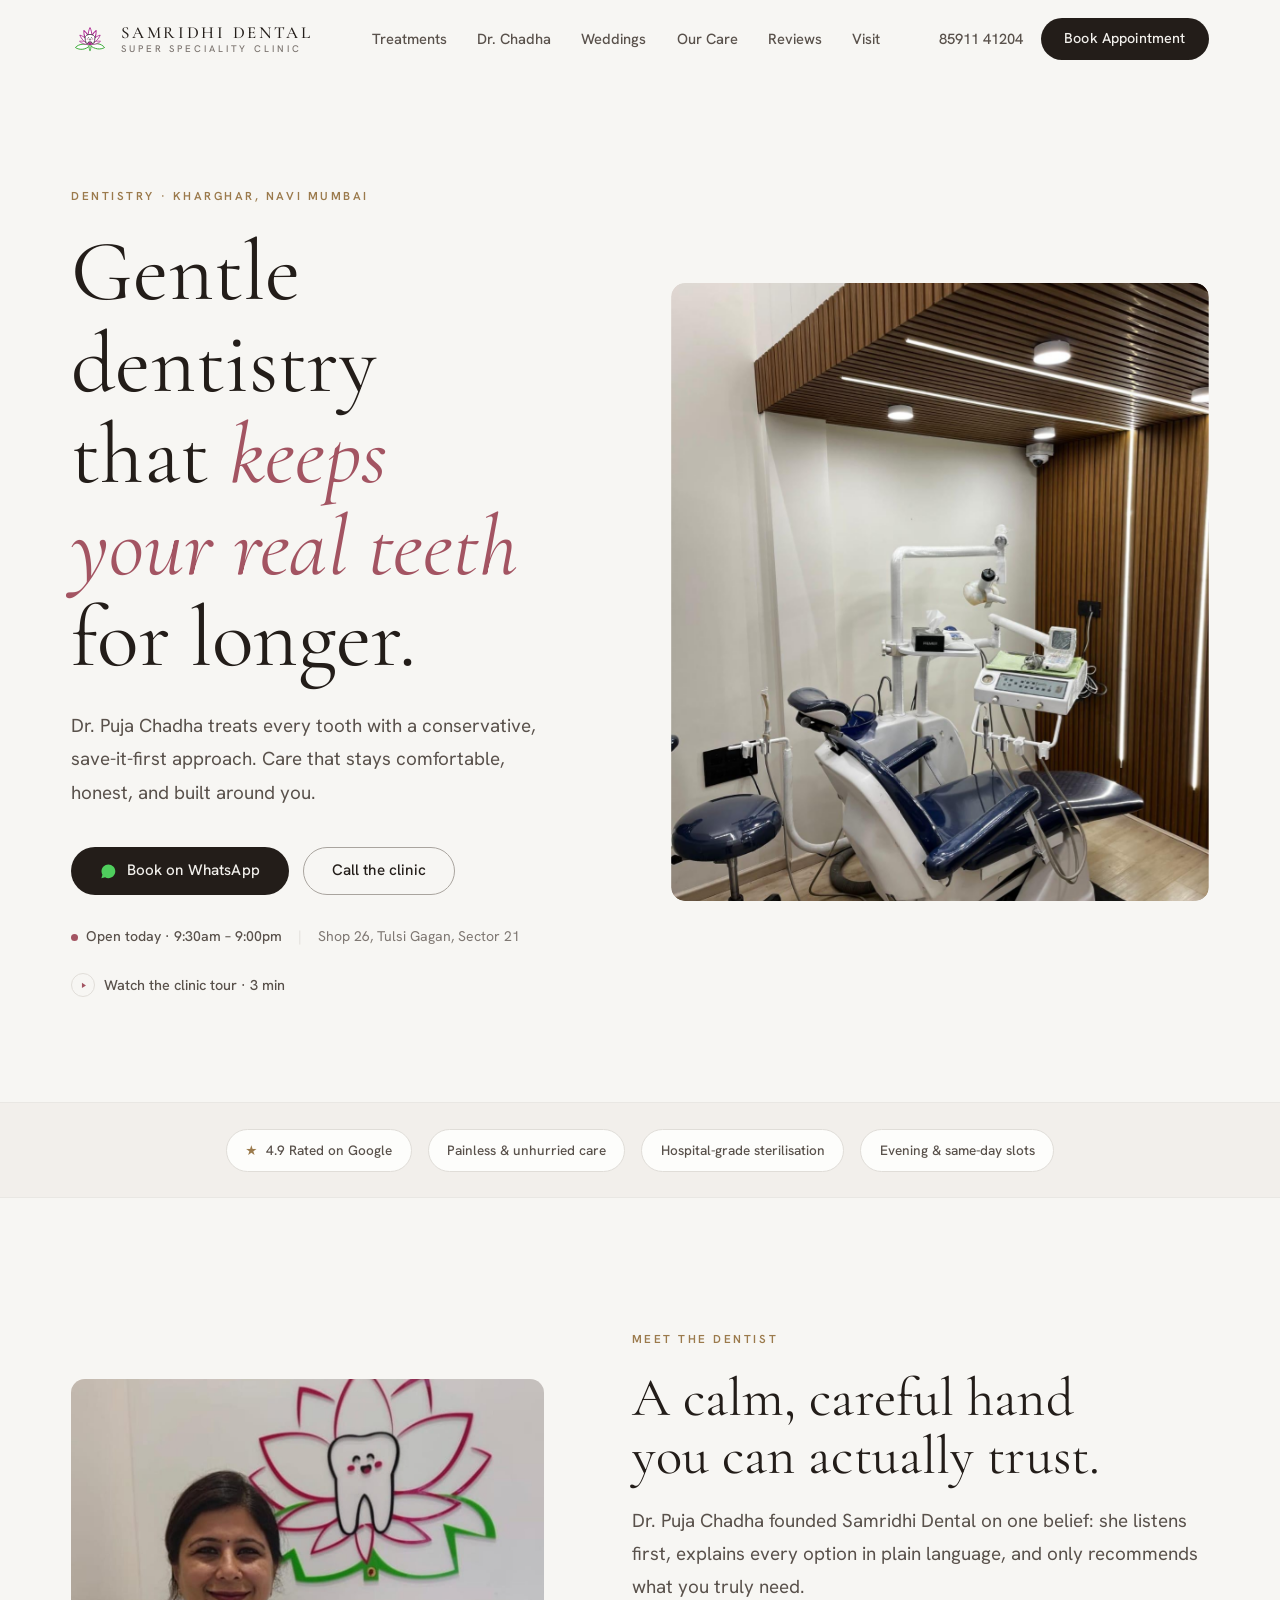
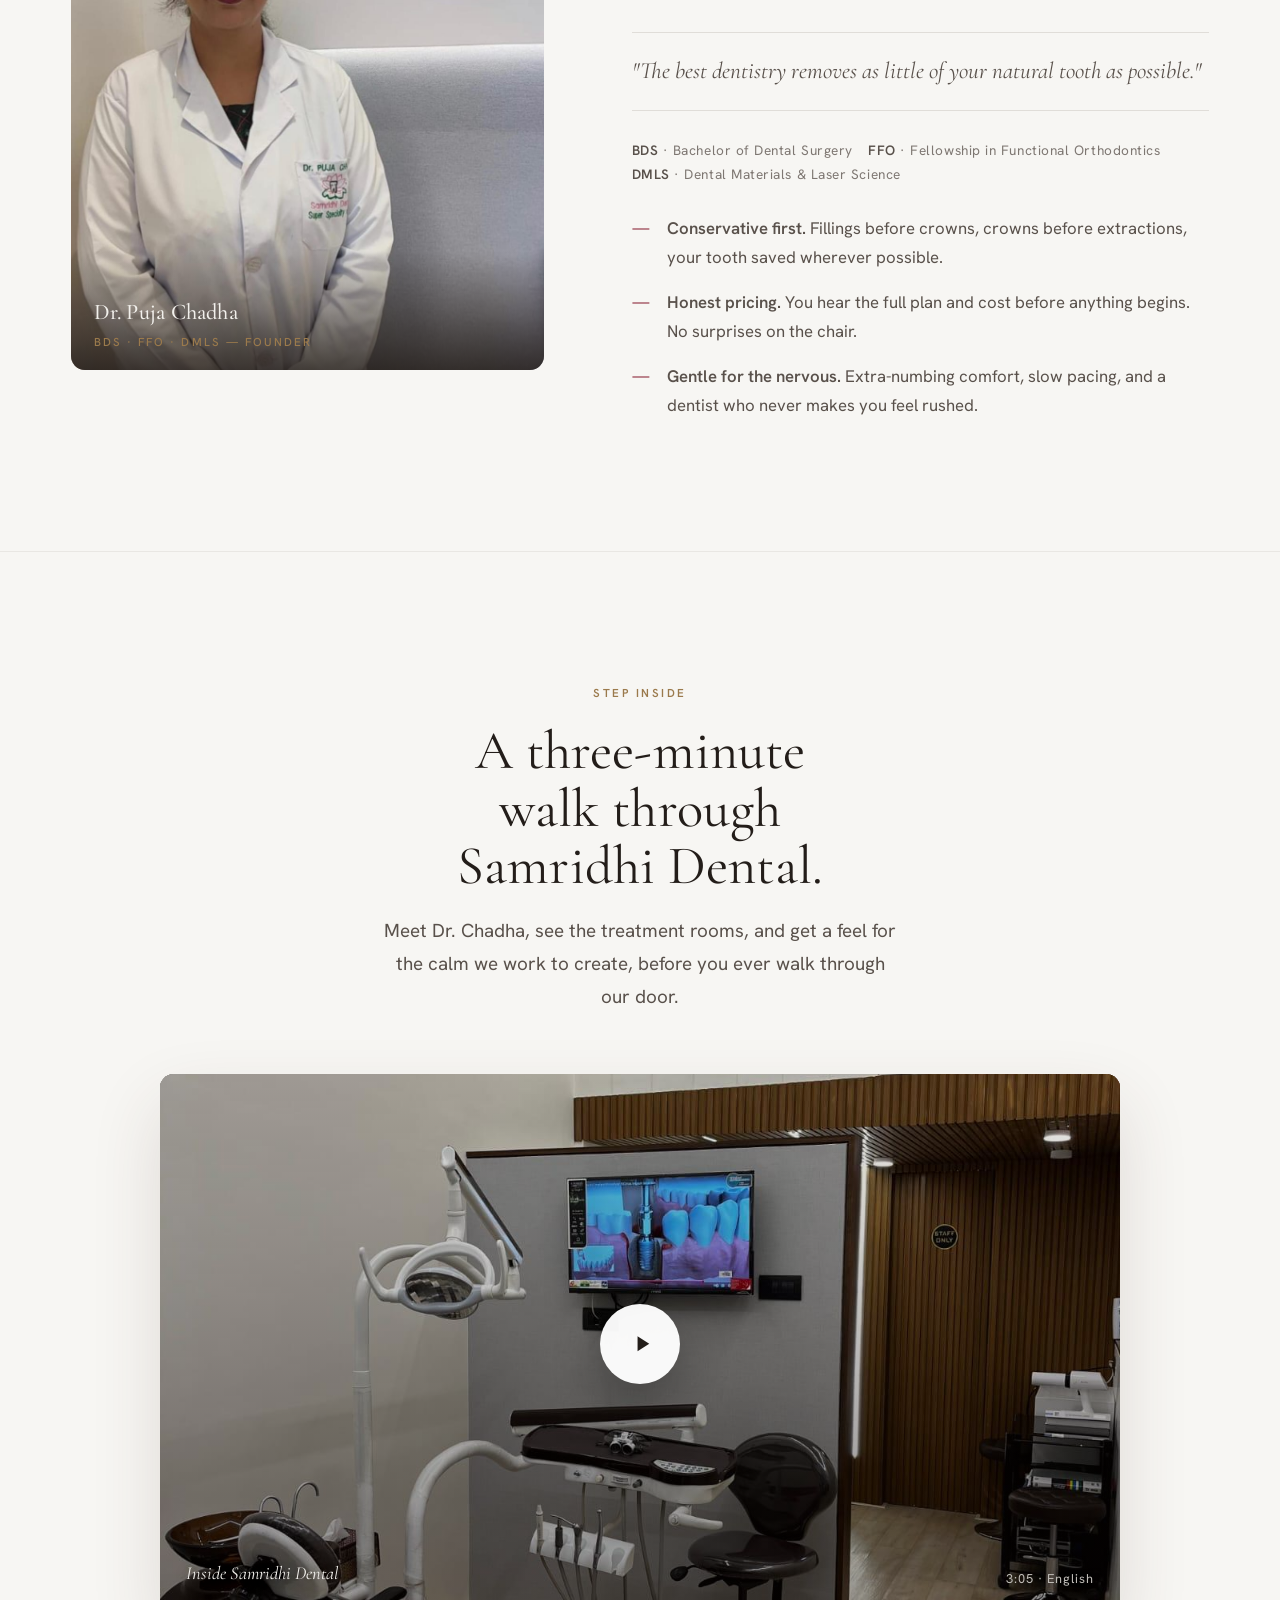
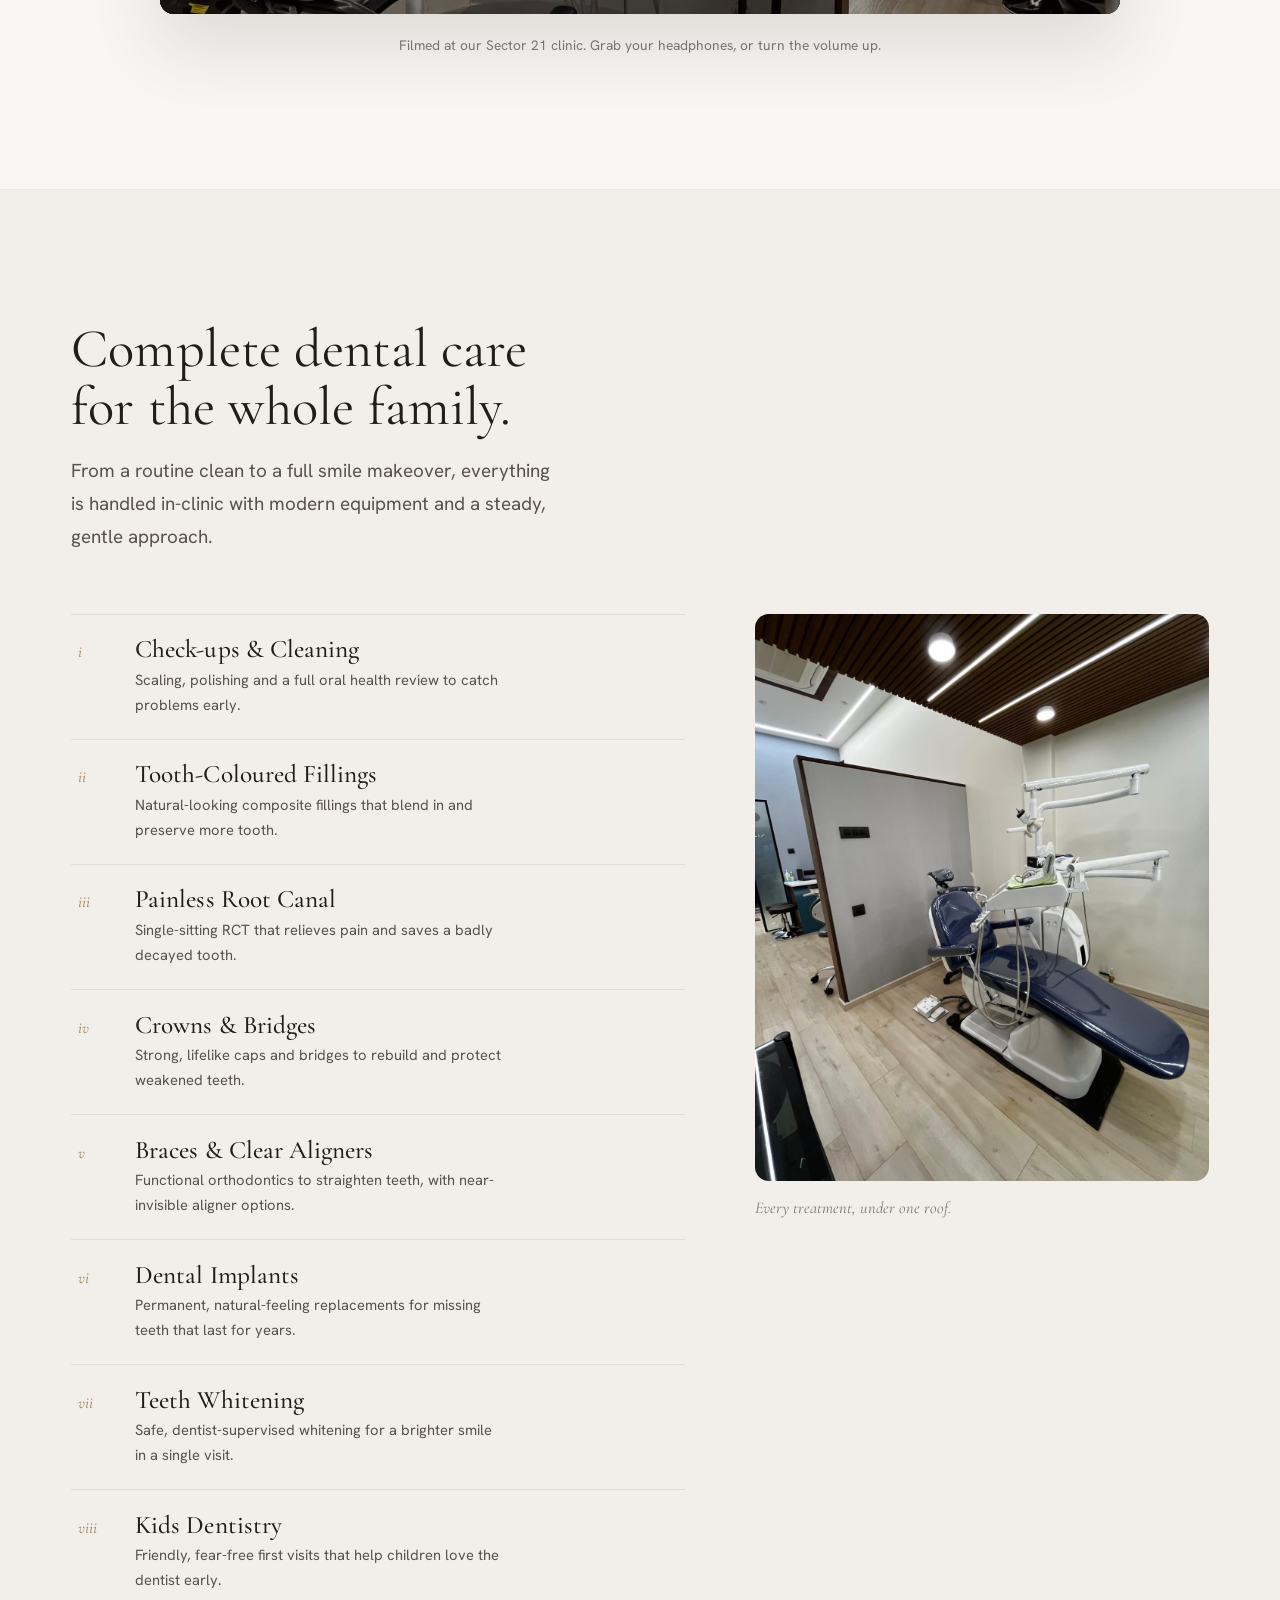
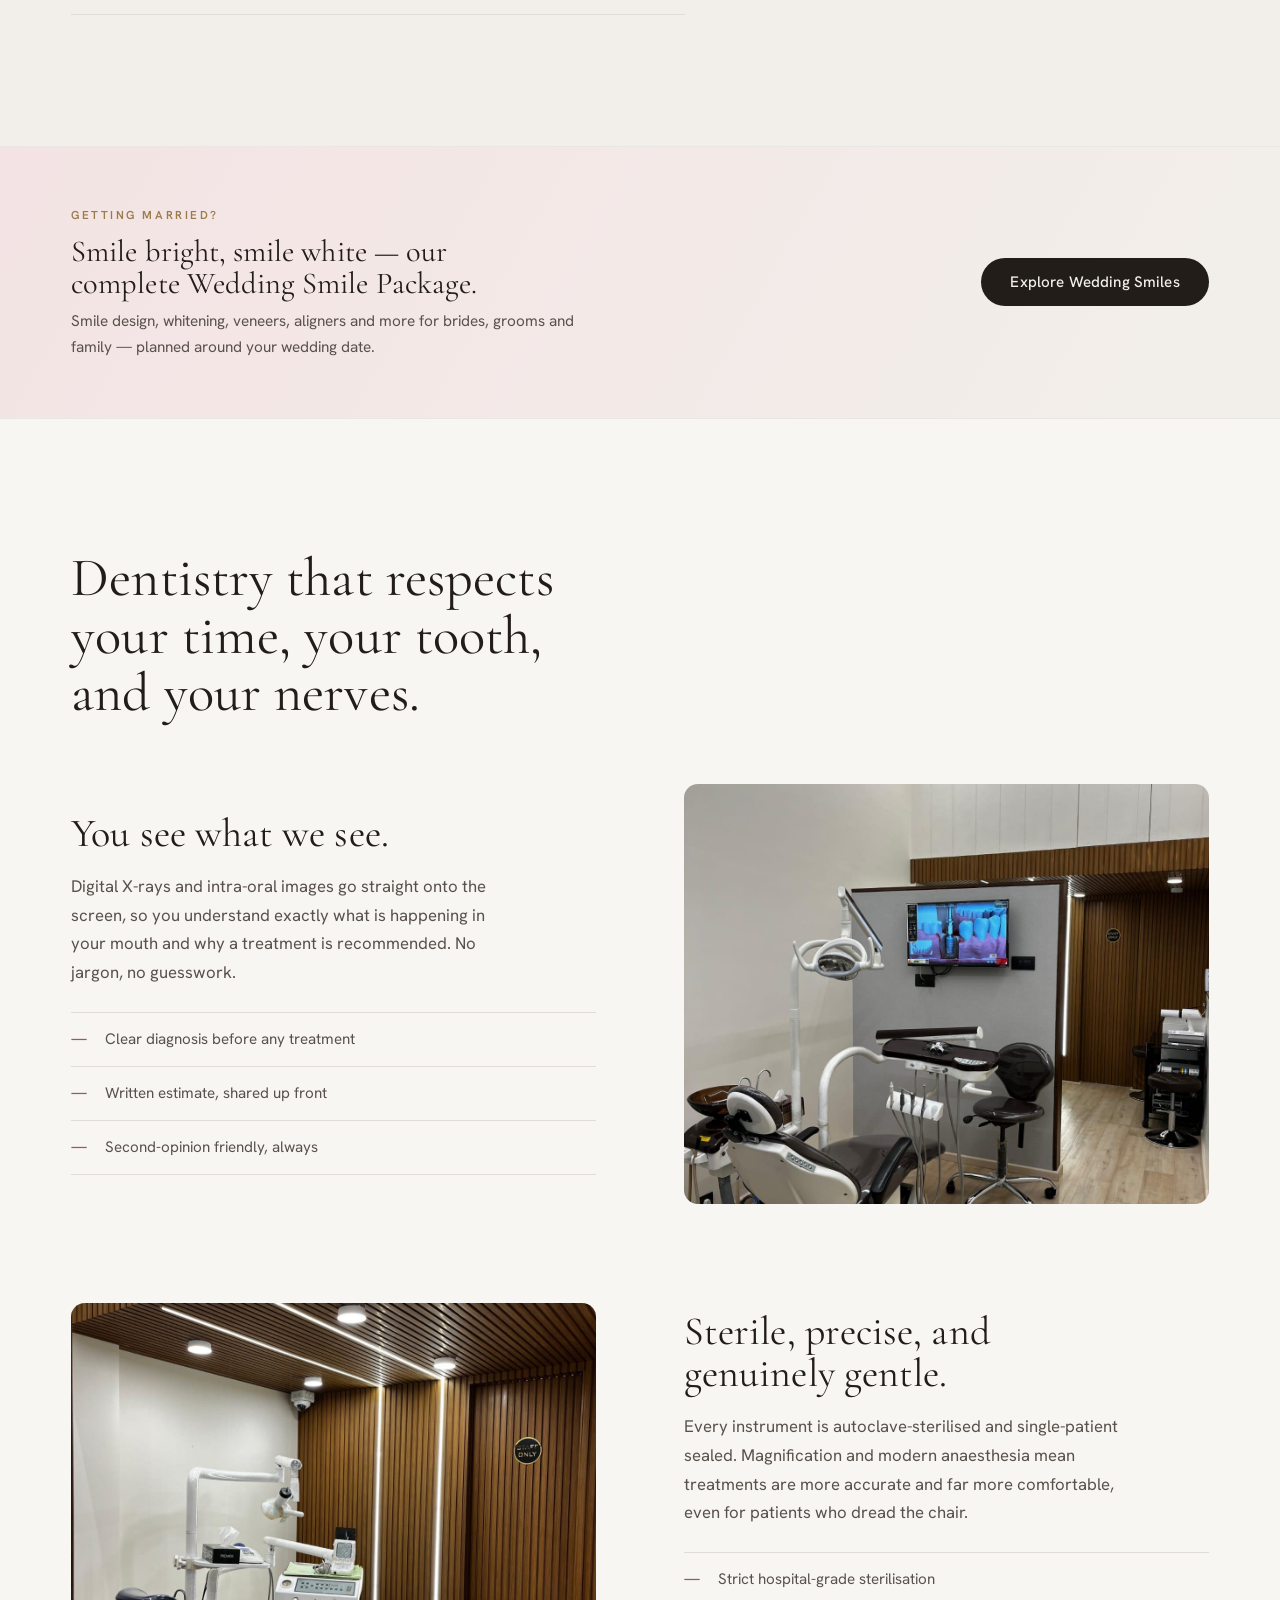
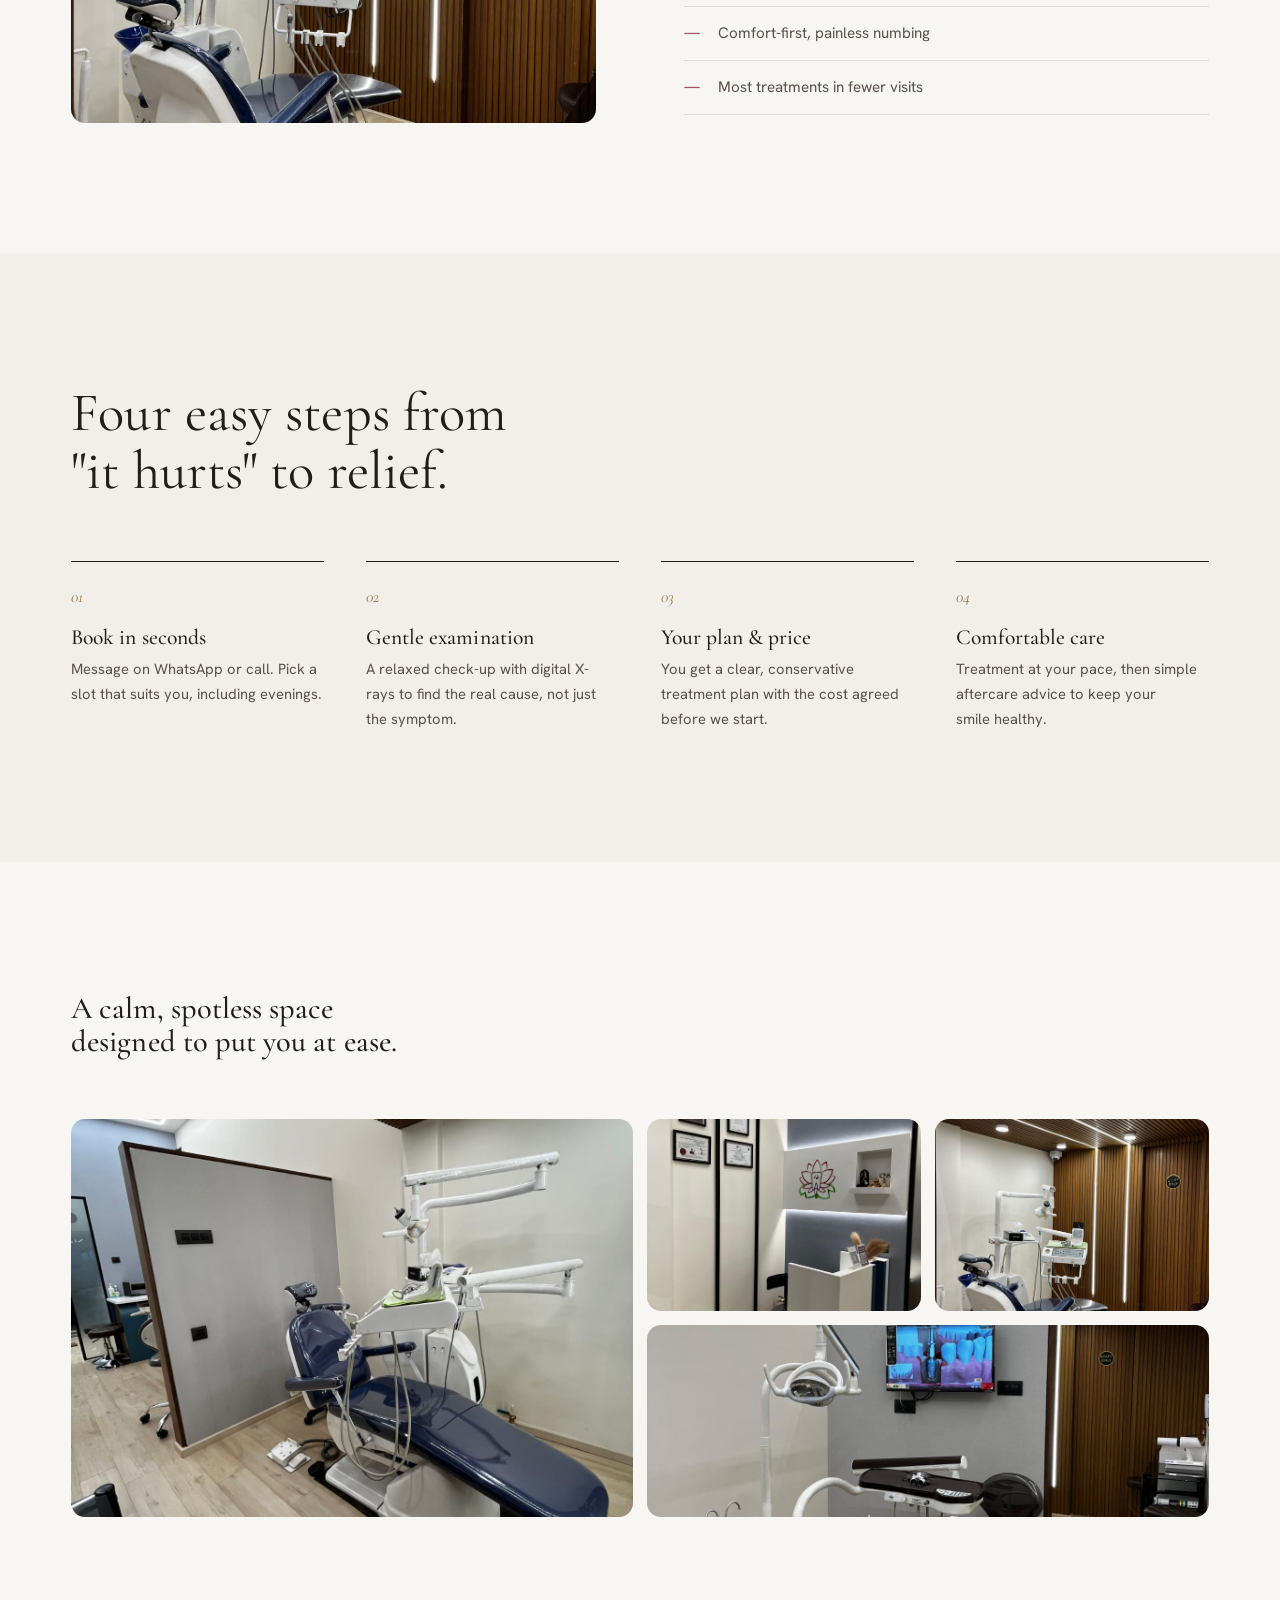
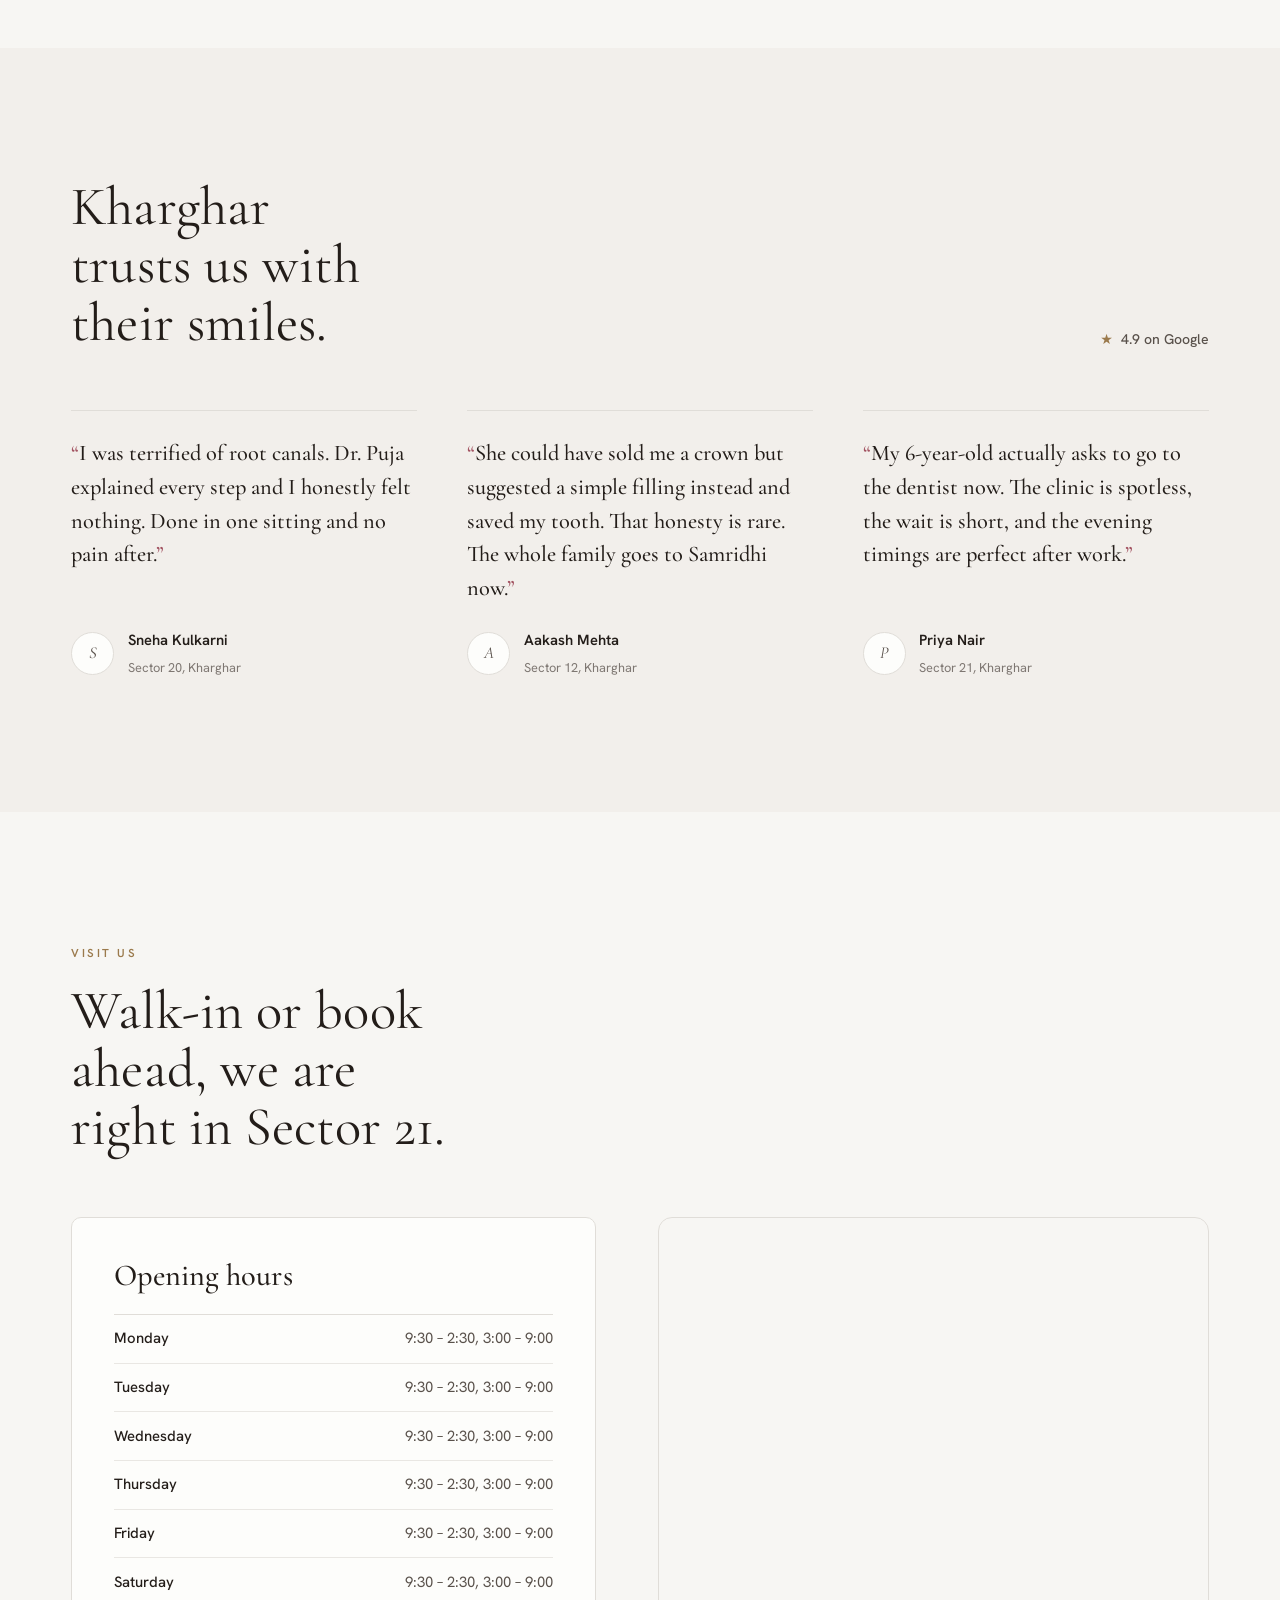
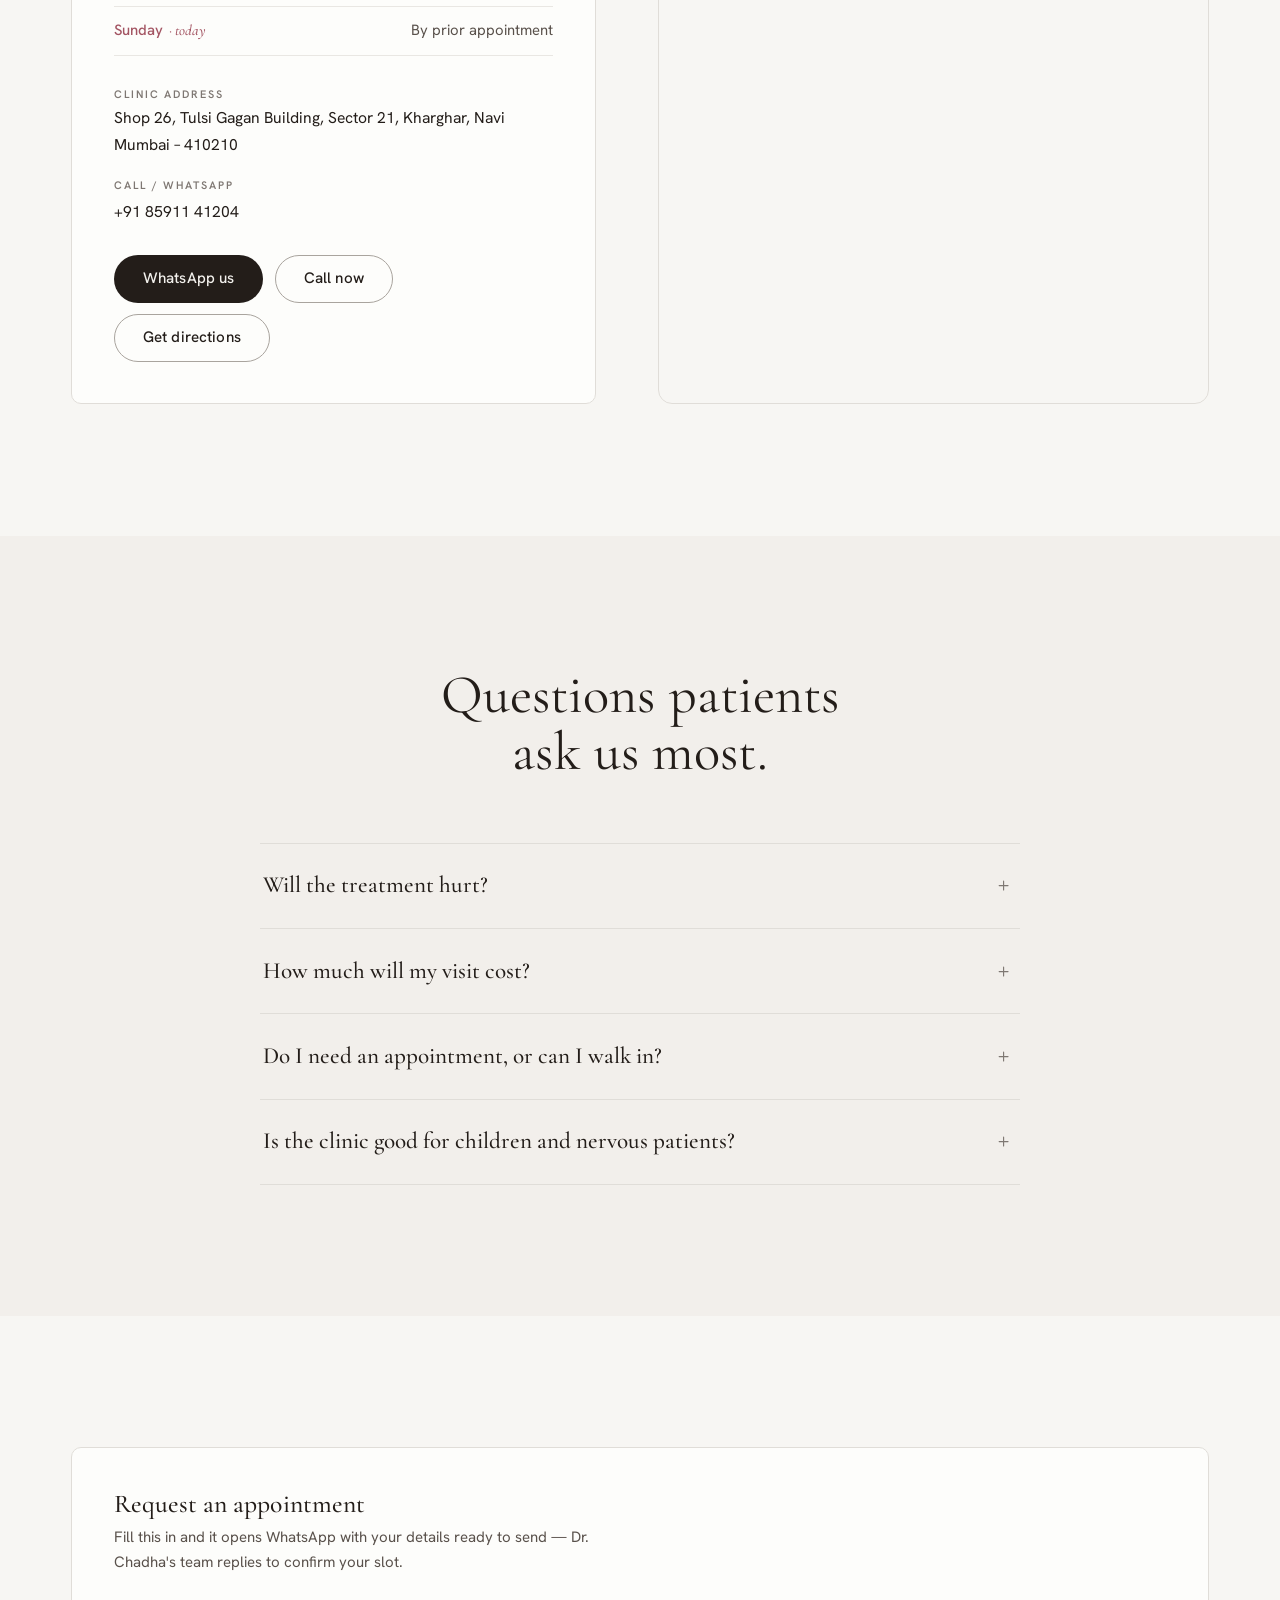
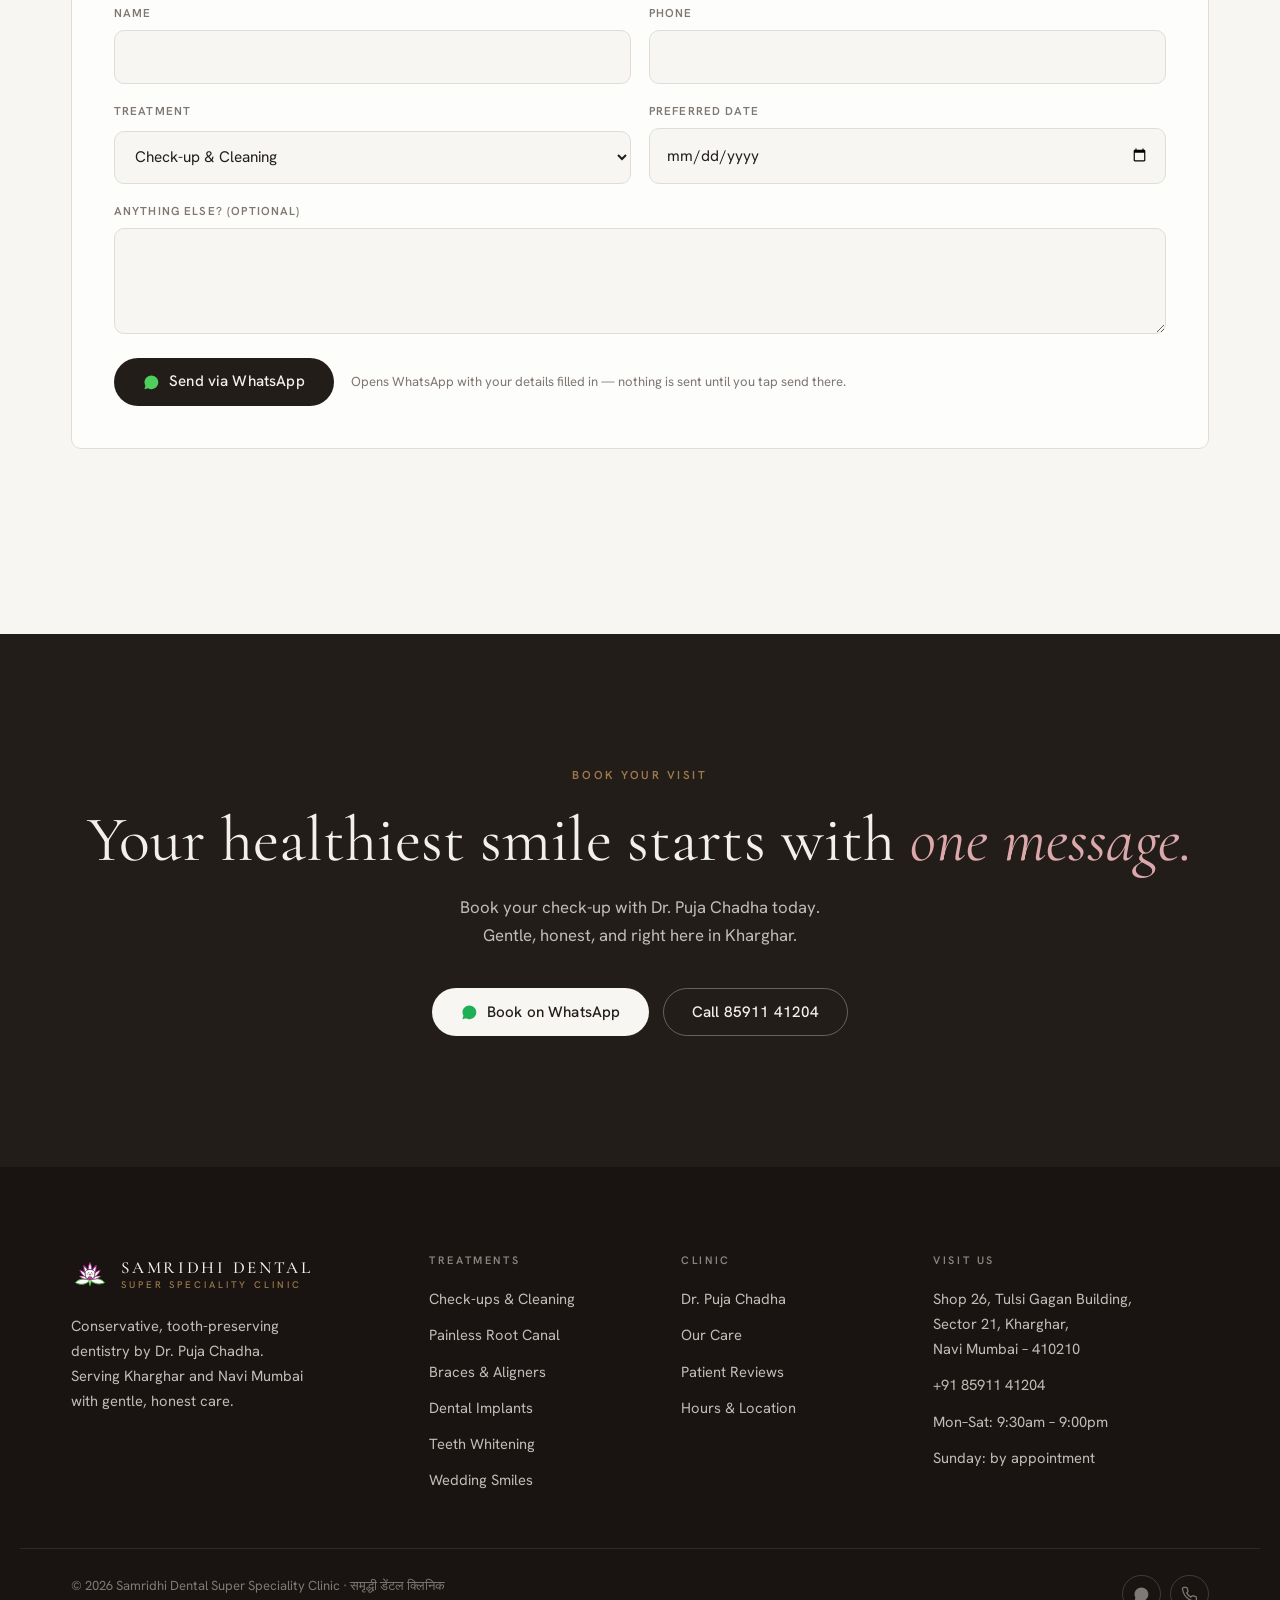
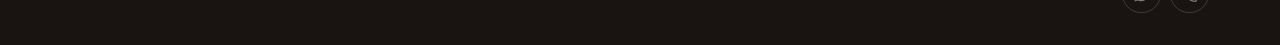
==== index.html @ b90da695 "Add Wedding Smile Package page, SEO/AI crawlability, and WhatsApp appointment form - New wedding.htm" ====
<!DOCTYPE html>
<html lang="en" class="no-js">
<head>
<meta charset="UTF-8" />
<meta name="viewport" content="width=device-width, initial-scale=1" />
<title>Samridhi Dental Super Speciality Clinic — Gentle Dentistry in Kharghar, Navi Mumbai</title>
<meta name="description" content="Conservative, painless dental care by Dr. Puja Chadha (BDS, FFO, DMLS) in Sector 21, Kharghar, Navi Mumbai. Check-ups, root canals, braces, implants & more. Book on WhatsApp or call 85911 41204." />
<meta name="theme-color" content="#f6f4f0" />
<meta name="robots" content="index, follow" />
<link rel="icon" href="assets/brand/logo.svg" type="image/svg+xml" />
<link rel="canonical" href="https://samridhidental.in/" />

<!-- Open Graph -->
<meta property="og:title" content="Samridhi Dental Super Speciality Clinic — Kharghar" />
<meta property="og:description" content="Gentle, tooth-preserving dentistry by Dr. Puja Chadha in Kharghar, Navi Mumbai." />
<meta property="og:type" content="website" />
<meta property="og:url" content="https://samridhidental.in/" />
<meta property="og:site_name" content="Samridhi Dental Super Speciality Clinic" />
<meta property="og:image" content="https://samridhidental.in/assets/img/clinic-operatory-1.jpg" />
<meta property="og:locale" content="en_IN" />
<meta name="twitter:card" content="summary_large_image" />
<meta name="twitter:title" content="Samridhi Dental Super Speciality Clinic — Kharghar" />
<meta name="twitter:description" content="Gentle, tooth-preserving dentistry by Dr. Puja Chadha in Kharghar, Navi Mumbai." />
<meta name="twitter:image" content="https://samridhidental.in/assets/img/clinic-operatory-1.jpg" />

<!-- Structured data: local business -->
<script type="application/ld+json">
{
  "@context": "https://schema.org",
  "@type": "Dentist",
  "name": "Samridhi Dental Super Speciality Clinic",
  "image": "https://samridhidental.in/assets/img/clinic-operatory-1.jpg",
  "url": "https://samridhidental.in/",
  "telephone": "+91-85911-41204",
  "priceRange": "₹₹",
  "address": {
    "@type": "PostalAddress",
    "streetAddress": "Shop 26, Tulsi Gagan Building, Sector 21",
    "addressLocality": "Kharghar, Navi Mumbai",
    "addressRegion": "MH",
    "postalCode": "410210",
    "addressCountry": "IN"
  },
  "openingHoursSpecification": [
    {
      "@type": "OpeningHoursSpecification",
      "dayOfWeek": ["Monday", "Tuesday", "Wednesday", "Thursday", "Friday", "Saturday"],
      "opens": "09:30",
      "closes": "21:00"
    }
  ],
  "founder": {
    "@type": "Person",
    "name": "Dr. Puja Chadha",
    "jobTitle": "Dentist",
    "description": "BDS, FFO, DMLS"
  },
  "sameAs": [
    "https://www.google.com/maps/search/?api=1&query=Samridhi+Dental+Super+Speciality+Clinic+Tulsi+Gagan+Building+Sector+21+Kharghar+Navi+Mumbai"
  ]
}
</script>

<!-- Structured data: FAQ -->
<script type="application/ld+json">
{
  "@context": "https://schema.org",
  "@type": "FAQPage",
  "mainEntity": [
    {
      "@type": "Question",
      "name": "Will the treatment hurt?",
      "acceptedAnswer": {
        "@type": "Answer",
        "text": "For the vast majority of treatments, no. We use effective local anaesthesia and a slow, gentle technique, and most patients are surprised by how comfortable even root canals feel. If you are anxious, tell us, and we will go entirely at your pace."
      }
    },
    {
      "@type": "Question",
      "name": "How much will my visit cost?",
      "acceptedAnswer": {
        "@type": "Answer",
        "text": "You will always know the cost before any treatment begins. After your examination, Dr. Chadha shares a clear, conservative plan and a written estimate, so there are no surprises on the chair. EMI options are available for larger treatments."
      }
    },
    {
      "@type": "Question",
      "name": "Do I need an appointment, or can I walk in?",
      "acceptedAnswer": {
        "@type": "Answer",
        "text": "Both work. Walk-ins are welcome during clinic hours, but a quick WhatsApp message or call to book a slot means little to no waiting. For dental emergencies and pain, call us and we will fit you in as soon as possible."
      }
    },
    {
      "@type": "Question",
      "name": "Is the clinic good for children and nervous patients?",
      "acceptedAnswer": {
        "@type": "Answer",
        "text": "Very much so. We make first visits friendly and fear-free for kids, and adults who dread the dentist tell us this is the first clinic where they finally felt relaxed. Unhurried, gentle care is the whole point of how we work."
      }
    }
  ]
}
</script>

<script>document.documentElement.className = "js";</script>
<link rel="preconnect" href="https://fonts.googleapis.com" />
<link rel="preconnect" href="https://fonts.gstatic.com" crossorigin />
<link href="https://fonts.googleapis.com/css2?family=Cormorant+Garamond:ital,wght@0,400;0,500;0,600;1,400;1,500&family=Hanken+Grotesk:wght@400;500;600&display=swap" rel="stylesheet" />
<link rel="stylesheet" href="styles.css" />
</head>
<body>
<a href="#main" class="btn btn--dark" style="position:absolute;left:-999px;top:0;z-index:500" onfocus="this.style.left='1rem';this.style.top='1rem'" onblur="this.style.left='-999px'">Skip to content</a>

<!-- ===================== HEADER ===================== -->
<header class="header" id="top">
  <div class="wrap header__inner">
    <a href="#top" class="brand" aria-label="Samridhi Dental Super Speciality Clinic — home">
      <img src="assets/brand/logo.svg" alt="" class="brand__mark" width="38" height="38" />
      <span class="brand__text">
        <span class="brand__name">Samridhi Dental</span>
        <span class="brand__sub">Super Speciality Clinic</span>
      </span>
    </a>

    <nav class="nav" aria-label="Primary">
      <a href="#treatments">Treatments</a>
      <a href="#about">Dr. Chadha</a>
      <a href="wedding.html">Weddings</a>
      <a href="#approach">Our Care</a>
      <a href="#reviews">Reviews</a>
      <a href="#visit">Visit</a>
    </nav>

    <div class="header__cta">
      <a href="tel:+918591141204" class="header__call">85911 41204</a>
      <a href="https://wa.me/918591141204?text=Hi%2C%20I%27d%20like%20to%20book%20a%20dental%20appointment%20at%20Samridhi%20Dental%20Clinic." class="btn btn--dark" target="_blank" rel="noopener">Book Appointment</a>
    </div>

    <button class="nav-toggle" aria-expanded="false" aria-controls="drawer" aria-label="Open menu">
      <svg class="menu" viewBox="0 0 24 24" fill="none" stroke="currentColor" stroke-width="1.6" stroke-linecap="round" aria-hidden="true"><path d="M3 7h18M3 12h18M3 17h18"/></svg>
      <svg class="x" viewBox="0 0 24 24" fill="none" stroke="currentColor" stroke-width="1.6" stroke-linecap="round" aria-hidden="true"><path d="M18 6 6 18M6 6l12 12"/></svg>
    </button>
  </div>
</header>

<!-- mobile drawer -->
<div class="drawer" id="drawer">
  <a href="#treatments">Treatments</a>
  <a href="#about">Dr. Puja Chadha</a>
  <a href="wedding.html">Wedding Smiles</a>
  <a href="#approach">Our Care</a>
  <a href="#reviews">Reviews</a>
  <a href="#visit">Visit Us</a>
  <a href="https://wa.me/918591141204?text=Hi%2C%20I%27d%20like%20to%20book%20a%20dental%20appointment." class="btn btn--dark" target="_blank" rel="noopener">Book on WhatsApp</a>
</div>

<main id="main">

<!-- ===================== HERO ===================== -->
<section class="hero">
  <div class="wrap hero__grid">
    <div class="hero__copy">
      <span class="kicker" data-enter="1">Dentistry · Kharghar, Navi Mumbai</span>
      <h1 class="h-display" data-enter="2">Gentle dentistry that <em>keeps your real teeth</em> for longer.</h1>
      <p class="lede hero__lede" data-enter="3">Dr. Puja Chadha treats every tooth with a conservative, save-it-first approach. Care that stays comfortable, honest, and built around you.</p>
      <div class="hero__actions" data-enter="4">
        <a href="https://wa.me/918591141204?text=Hi%2C%20I%27d%20like%20to%20book%20a%20dental%20appointment%20at%20Samridhi%20Dental%20Clinic." class="btn btn--dark" target="_blank" rel="noopener">
          <svg class="wa-glyph" viewBox="0 0 24 24" fill="currentColor" aria-hidden="true"><path d="M17.47 14.38c-.3-.15-1.74-.86-2-.95-.27-.1-.46-.15-.66.15-.2.3-.76.95-.93 1.14-.17.2-.34.22-.63.07-.3-.15-1.25-.46-2.38-1.47-.88-.78-1.47-1.75-1.64-2.05-.17-.3-.02-.46.13-.6.13-.13.3-.34.44-.51.15-.17.2-.3.3-.49.1-.2.05-.37-.02-.52-.08-.15-.66-1.59-.9-2.18-.24-.57-.48-.49-.66-.5l-.56-.01c-.2 0-.52.07-.79.37-.27.3-1.04 1.02-1.04 2.48 0 1.46 1.06 2.87 1.21 3.07.15.2 2.1 3.2 5.08 4.49.71.3 1.26.49 1.69.62.71.23 1.36.2 1.87.12.57-.08 1.74-.71 1.99-1.4.24-.69.24-1.28.17-1.4-.07-.13-.27-.2-.56-.35zM12.04 2C6.58 2 2.13 6.45 2.13 11.91c0 1.75.46 3.45 1.32 4.95L2 22l5.25-1.38a9.9 9.9 0 0 0 4.79 1.22h.01c5.46 0 9.91-4.45 9.91-9.91 0-2.65-1.03-5.14-2.9-7.01A9.86 9.86 0 0 0 12.04 2z"/></svg>
          Book on WhatsApp
        </a>
        <a href="tel:+918591141204" class="btn btn--outline">Call the clinic</a>
      </div>
      <p class="hero__meta" data-enter="5">
        <span class="live">Open today · 9:30am – 9:00pm</span>
        <span class="sep" aria-hidden="true">|</span>
        <span>Shop 26, Tulsi Gagan, Sector 21</span>
      </p>
      <a href="#tour" class="hero__tour" data-enter="5">
        <span class="glyph" aria-hidden="true"><svg viewBox="0 0 24 24" fill="currentColor"><path d="M8 5v14l11-7z"/></svg></span>
        Watch the clinic tour · 3 min
      </a>
    </div>

    <div class="hero__media" data-enter>
      <img src="assets/img/clinic-operatory-1.jpg" alt="Samridhi Dental's treatment room with a comfortable chair, modern equipment and warm wood interior" width="900" height="1200" id="heroImg" />
    </div>
  </div>
</section>

<!-- ===================== TRUST BADGES ===================== -->
<div class="badges">
  <div class="wrap badges__row">
    <span class="badge"><span class="star" aria-hidden="true">★</span> 4.9 Rated on Google</span>
    <span class="badge">Painless &amp; unhurried care</span>
    <span class="badge">Hospital-grade sterilisation</span>
    <span class="badge">Evening &amp; same-day slots</span>
  </div>
</div>

<!-- ===================== ABOUT DOCTOR ===================== -->
<section class="section" id="about">
  <div class="wrap about__grid">
    <div class="about__media" data-reveal>
      <figure class="about__portrait">
        <img src="assets/img/dr-puja.jpg" alt="Dr. Puja Chadha, founder of Samridhi Dental Super Speciality Clinic, at her Kharghar clinic" width="900" height="1125" />
        <figcaption class="about__namecard">
          <strong>Dr. Puja Chadha</strong>
          <span>BDS · FFO · DMLS — Founder</span>
        </figcaption>
      </figure>
    </div>

    <div class="about__copy" data-reveal data-reveal="2">
      <span class="kicker">Meet the dentist</span>
      <h2 class="h-section">A calm, careful hand you can actually trust.</h2>
      <p class="lede">Dr. Puja Chadha founded Samridhi Dental on one belief: she listens first, explains every option in plain language, and only recommends what you truly need.</p>
      <blockquote class="about__quote">"The best dentistry removes as little of your natural tooth as possible."</blockquote>
      <p class="about__creds"><b>BDS</b> · Bachelor of Dental Surgery&ensp;&ensp;<b>FFO</b> · Fellowship in Functional Orthodontics&ensp;&ensp;<b>DMLS</b> · Dental Materials &amp; Laser Science</p>
      <ul class="about__points">
        <li><span class="dash" aria-hidden="true">—</span><span><b>Conservative first.</b> Fillings before crowns, crowns before extractions, your tooth saved wherever possible.</span></li>
        <li><span class="dash" aria-hidden="true">—</span><span><b>Honest pricing.</b> You hear the full plan and cost before anything begins. No surprises on the chair.</span></li>
        <li><span class="dash" aria-hidden="true">—</span><span><b>Gentle for the nervous.</b> Extra-numbing comfort, slow pacing, and a dentist who never makes you feel rushed.</span></li>
      </ul>
    </div>
  </div>
</section>

<!-- ===================== TOUR ===================== -->
<section class="section tour" id="tour">
  <div class="wrap">
    <div class="section-head" data-reveal>
      <span class="kicker">Step inside</span>
      <h2 class="h-section">A three-minute walk through Samridhi Dental.</h2>
      <p class="lede">Meet Dr. Chadha, see the treatment rooms, and get a feel for the calm we work to create, before you ever walk through our door.</p>
    </div>

    <div class="tour__player" data-reveal>
      <video id="tourVideo" poster="assets/img/clinic-operatory-4.jpg" preload="metadata" playsinline controls>
        <source src="assets/video/clinic-tour.mp4" type="video/mp4" />
        Your browser does not support embedded video. <a href="assets/video/clinic-tour.mp4">Download the clinic tour</a> instead.
      </video>
      <button class="tour__overlay" id="tourOverlay" style="--poster-img:url('assets/img/clinic-operatory-4.jpg')" aria-label="Play the clinic tour video, 3 minutes 5 seconds">
        <span class="tour__play" aria-hidden="true">
          <svg viewBox="0 0 24 24" fill="currentColor"><path d="M8 5v14l11-7z"/></svg>
        </span>
        <span class="tour__meta">
          <strong>Inside Samridhi Dental</strong>
          <span>3:05 &middot; English</span>
        </span>
      </button>
    </div>
    <p class="tour__caption">Filmed at our Sector 21 clinic. Grab your headphones, or turn the volume up.</p>
  </div>
</section>

<!-- ===================== TREATMENT MENU ===================== -->
<section class="section section--alt" id="treatments">
  <div class="wrap">
    <div class="section-head" data-reveal>
      <h2 class="h-section">Complete dental care for the whole family.</h2>
      <p class="lede">From a routine clean to a full smile makeover, everything is handled in-clinic with modern equipment and a steady, gentle approach.</p>
    </div>

    <div class="menu__grid">
      <div class="menu__list" data-reveal>
        <div class="menu__row" data-img="p-check">
          <span class="idx" aria-hidden="true">i</span>
          <div><h3>Check-ups &amp; Cleaning</h3><p>Scaling, polishing and a full oral health review to catch problems early.</p></div>
        </div>
        <div class="menu__row" data-img="p-fill">
          <span class="idx" aria-hidden="true">ii</span>
          <div><h3>Tooth-Coloured Fillings</h3><p>Natural-looking composite fillings that blend in and preserve more tooth.</p></div>
        </div>
        <div class="menu__row" data-img="p-rct">
          <span class="idx" aria-hidden="true">iii</span>
          <div><h3>Painless Root Canal</h3><p>Single-sitting RCT that relieves pain and saves a badly decayed tooth.</p></div>
        </div>
        <div class="menu__row" data-img="p-crown">
          <span class="idx" aria-hidden="true">iv</span>
          <div><h3>Crowns &amp; Bridges</h3><p>Strong, lifelike caps and bridges to rebuild and protect weakened teeth.</p></div>
        </div>
        <div class="menu__row" data-img="p-braces">
          <span class="idx" aria-hidden="true">v</span>
          <div><h3>Braces &amp; Clear Aligners</h3><p>Functional orthodontics to straighten teeth, with near-invisible aligner options.</p></div>
        </div>
        <div class="menu__row" data-img="p-implant">
          <span class="idx" aria-hidden="true">vi</span>
          <div><h3>Dental Implants</h3><p>Permanent, natural-feeling replacements for missing teeth that last for years.</p></div>
        </div>
        <div class="menu__row" data-img="p-white">
          <span class="idx" aria-hidden="true">vii</span>
          <div><h3>Teeth Whitening</h3><p>Safe, dentist-supervised whitening for a brighter smile in a single visit.</p></div>
        </div>
        <div class="menu__row" data-img="p-kids">
          <span class="idx" aria-hidden="true">viii</span>
          <div><h3>Kids Dentistry</h3><p>Friendly, fear-free first visits that help children love the dentist early.</p></div>
        </div>
      </div>

      <div class="menu__preview" data-reveal data-reveal="2" aria-hidden="true">
        <div class="menu__frame">
          <img id="p-check" class="is-active" src="assets/img/clinic-operatory-2.jpg" alt="" loading="lazy" />
          <img id="p-fill" src="assets/img/consult.jpg" alt="" loading="lazy" />
          <img id="p-rct" src="assets/img/xray.jpg" alt="" loading="lazy" />
          <img id="p-crown" src="assets/img/procedure.jpg" alt="" loading="lazy" />
          <img id="p-braces" src="assets/img/aligners.jpg" alt="" loading="lazy" />
          <img id="p-implant" src="assets/img/clinic-operatory-1.jpg" alt="" loading="lazy" />
          <img id="p-white" src="assets/img/smile.jpg" alt="" loading="lazy" />
          <img id="p-kids" src="assets/img/clinic-reception.jpg" alt="" loading="lazy" />
        </div>
        <p class="menu__caption" id="menuCaption">Every treatment, under one roof.</p>
      </div>
    </div>
  </div>
</section>

<!-- ===================== WEDDING PROMO ===================== -->
<section class="promo-band">
  <div class="wrap promo-band__inner" data-reveal>
    <div class="promo-band__copy">
      <span class="kicker">Getting married?</span>
      <h2 class="h-sub">Smile bright, smile white — our complete Wedding Smile Package.</h2>
      <p>Smile design, whitening, veneers, aligners and more for brides, grooms and family — planned around your wedding date.</p>
    </div>
    <a href="wedding.html" class="btn btn--dark">Explore Wedding Smiles</a>
  </div>
</section>

<!-- ===================== APPROACH ===================== -->
<section class="section" id="approach">
  <div class="wrap">
    <div class="section-head" data-reveal>
      <h2 class="h-section">Dentistry that respects your time, your tooth, and your nerves.</h2>
    </div>

    <div class="feature" data-reveal>
      <div class="feature__media"><img src="assets/img/clinic-operatory-4.jpg" alt="Chairside screen at Samridhi Dental showing dental imaging so patients can see their own diagnosis" loading="lazy" /></div>
      <div>
        <h3>You see what we see.</h3>
        <p>Digital X-rays and intra-oral images go straight onto the screen, so you understand exactly what is happening in your mouth and why a treatment is recommended. No jargon, no guesswork.</p>
        <ul>
          <li><span class="dash" aria-hidden="true">—</span> Clear diagnosis before any treatment</li>
          <li><span class="dash" aria-hidden="true">—</span> Written estimate, shared up front</li>
          <li><span class="dash" aria-hidden="true">—</span> Second-opinion friendly, always</li>
        </ul>
      </div>
    </div>

    <div class="feature" data-reveal>
      <div class="feature__media"><img src="assets/img/clinic-operatory-3.jpg" alt="A clean, well-equipped treatment room at Samridhi Dental with sealed, sterilised instruments" loading="lazy" /></div>
      <div>
        <h3>Sterile, precise, and genuinely gentle.</h3>
        <p>Every instrument is autoclave-sterilised and single-patient sealed. Magnification and modern anaesthesia mean treatments are more accurate and far more comfortable, even for patients who dread the chair.</p>
        <ul>
          <li><span class="dash" aria-hidden="true">—</span> Strict hospital-grade sterilisation</li>
          <li><span class="dash" aria-hidden="true">—</span> Comfort-first, painless numbing</li>
          <li><span class="dash" aria-hidden="true">—</span> Most treatments in fewer visits</li>
        </ul>
      </div>
    </div>
  </div>
</section>

<!-- ===================== PROCESS ===================== -->
<section class="section section--alt" id="process">
  <div class="wrap">
    <div class="section-head" data-reveal>
      <h2 class="h-section">Four easy steps from "it hurts" to relief.</h2>
    </div>
    <div class="steps">
      <div class="step" data-reveal><span class="step__n"></span><h3>Book in seconds</h3><p>Message on WhatsApp or call. Pick a slot that suits you, including evenings.</p></div>
      <div class="step" data-reveal data-reveal="2"><span class="step__n"></span><h3>Gentle examination</h3><p>A relaxed check-up with digital X-rays to find the real cause, not just the symptom.</p></div>
      <div class="step" data-reveal data-reveal="3"><span class="step__n"></span><h3>Your plan &amp; price</h3><p>You get a clear, conservative treatment plan with the cost agreed before we start.</p></div>
      <div class="step" data-reveal data-reveal="3"><span class="step__n"></span><h3>Comfortable care</h3><p>Treatment at your pace, then simple aftercare advice to keep your smile healthy.</p></div>
    </div>
  </div>
</section>

<!-- ===================== GALLERY ===================== -->
<section class="section" id="gallery">
  <div class="wrap">
    <div class="section-head" data-reveal>
      <h2 class="h-sub">A calm, spotless space designed to put you at ease.</h2>
    </div>
    <div class="gallery" data-reveal>
      <figure class="g-tall g-wide"><img src="assets/img/clinic-operatory-2.jpg" alt="Samridhi Dental's main treatment room with modern chair and warm wood interior" loading="lazy" /></figure>
      <figure><img src="assets/img/clinic-reception.jpg" alt="Reception area with Dr. Chadha's qualifications displayed on the wall" loading="lazy" /></figure>
      <figure><img src="assets/img/clinic-operatory-3.jpg" alt="Second operatory with sterilised equipment and staff-only access" loading="lazy" /></figure>
      <figure class="g-wide"><img src="assets/img/clinic-operatory-4.jpg" alt="Treatment room with chairside screen for patient education" loading="lazy" /></figure>
    </div>
  </div>
</section>

<!-- ===================== REVIEWS ===================== -->
<section class="section section--alt" id="reviews">
  <div class="wrap">
    <div class="reviews__head" data-reveal>
      <h2 class="h-section" style="max-width:14ch">Kharghar trusts us with their smiles.</h2>
      <span class="google-line"><span class="star" aria-hidden="true">★</span> 4.9 on Google</span>
    </div>

    <div class="reviews__grid">
      <article class="review" data-reveal>
        <blockquote>I was terrified of root canals. Dr. Puja explained every step and I honestly felt nothing. Done in one sitting and no pain after.</blockquote>
        <div class="review__who"><span class="mono" aria-hidden="true">S</span><div><strong>Sneha Kulkarni</strong><span>Sector 20, Kharghar</span></div></div>
      </article>
      <article class="review" data-reveal data-reveal="2">
        <blockquote>She could have sold me a crown but suggested a simple filling instead and saved my tooth. That honesty is rare. The whole family goes to Samridhi now.</blockquote>
        <div class="review__who"><span class="mono" aria-hidden="true">A</span><div><strong>Aakash Mehta</strong><span>Sector 12, Kharghar</span></div></div>
      </article>
      <article class="review" data-reveal data-reveal="3">
        <blockquote>My 6-year-old actually asks to go to the dentist now. The clinic is spotless, the wait is short, and the evening timings are perfect after work.</blockquote>
        <div class="review__who"><span class="mono" aria-hidden="true">P</span><div><strong>Priya Nair</strong><span>Sector 21, Kharghar</span></div></div>
      </article>
    </div>
  </div>
</section>

<!-- ===================== VISIT ===================== -->
<section class="section" id="visit">
  <div class="wrap">
    <div class="section-head" data-reveal>
      <span class="kicker">Visit us</span>
      <h2 class="h-section">Walk-in or book ahead, we are right in Sector 21.</h2>
    </div>

    <div class="visit__grid">
      <div class="visit__card" data-reveal>
        <h3 class="h-sub">Opening hours</h3>
        <ul class="hours-list" id="hoursList">
          <li data-day="1"><span class="day">Monday</span><span class="time">9:30 – 2:30, 3:00 – 9:00</span></li>
          <li data-day="2"><span class="day">Tuesday</span><span class="time">9:30 – 2:30, 3:00 – 9:00</span></li>
          <li data-day="3"><span class="day">Wednesday</span><span class="time">9:30 – 2:30, 3:00 – 9:00</span></li>
          <li data-day="4"><span class="day">Thursday</span><span class="time">9:30 – 2:30, 3:00 – 9:00</span></li>
          <li data-day="5"><span class="day">Friday</span><span class="time">9:30 – 2:30, 3:00 – 9:00</span></li>
          <li data-day="6"><span class="day">Saturday</span><span class="time">9:30 – 2:30, 3:00 – 9:00</span></li>
          <li data-day="0"><span class="day">Sunday</span><span class="time">By prior appointment</span></li>
        </ul>

        <div class="contact-rows">
          <div class="contact-row">
            <small>Clinic address</small>
            <p>Shop 26, Tulsi Gagan Building, Sector 21, Kharghar, Navi Mumbai – 410210</p>
          </div>
          <div class="contact-row">
            <small>Call / WhatsApp</small>
            <a href="tel:+918591141204">+91 85911 41204</a>
          </div>
        </div>

        <div class="visit__actions">
          <a href="https://wa.me/918591141204?text=Hi%2C%20I%27d%20like%20to%20book%20a%20dental%20appointment%20at%20Samridhi%20Dental%20Clinic." class="btn btn--dark" target="_blank" rel="noopener">WhatsApp us</a>
          <a href="tel:+918591141204" class="btn btn--outline">Call now</a>
          <a href="https://www.google.com/maps/search/?api=1&query=Samridhi+Dental+Super+Speciality+Clinic+Tulsi+Gagan+Building+Sector+21+Kharghar+Navi+Mumbai" class="btn btn--outline" target="_blank" rel="noopener">Get directions</a>
        </div>
      </div>

      <div class="visit__map" data-reveal data-reveal="2">
        <iframe
          title="Map to Samridhi Dental Clinic, Sector 21, Kharghar"
          src="https://maps.google.com/maps?q=Tulsi%20Gagan%20Building%2C%20Sector%2021%2C%20Kharghar%2C%20Navi%20Mumbai%20410210&t=&z=15&ie=UTF8&iwloc=&output=embed"
          loading="lazy" referrerpolicy="no-referrer-when-downgrade"></iframe>
      </div>
    </div>
  </div>
</section>

<!-- ===================== FAQ ===================== -->
<section class="section section--alt" id="faq">
  <div class="wrap">
    <div class="section-head" data-reveal style="text-align:center;margin-inline:auto">
      <h2 class="h-section">Questions patients ask us most.</h2>
    </div>
    <div class="faq" data-reveal>
      <details>
        <summary>Will the treatment hurt?<span class="plus"><svg viewBox="0 0 24 24" fill="none" stroke="currentColor" stroke-width="1.8" stroke-linecap="round" aria-hidden="true"><path d="M12 5v14M5 12h14"/></svg></span></summary>
        <div class="faq__a"><p>For the vast majority of treatments, no. We use effective local anaesthesia and a slow, gentle technique, and most patients are surprised by how comfortable even root canals feel. If you are anxious, tell us, and we will go entirely at your pace.</p></div>
      </details>
      <details>
        <summary>How much will my visit cost?<span class="plus"><svg viewBox="0 0 24 24" fill="none" stroke="currentColor" stroke-width="1.8" stroke-linecap="round" aria-hidden="true"><path d="M12 5v14M5 12h14"/></svg></span></summary>
        <div class="faq__a"><p>You will always know the cost before any treatment begins. After your examination, Dr. Chadha shares a clear, conservative plan and a written estimate, so there are no surprises on the chair. EMI options are available for larger treatments.</p></div>
      </details>
      <details>
        <summary>Do I need an appointment, or can I walk in?<span class="plus"><svg viewBox="0 0 24 24" fill="none" stroke="currentColor" stroke-width="1.8" stroke-linecap="round" aria-hidden="true"><path d="M12 5v14M5 12h14"/></svg></span></summary>
        <div class="faq__a"><p>Both work. Walk-ins are welcome during clinic hours, but a quick WhatsApp message or call to book a slot means little to no waiting. For dental emergencies and pain, call us and we will fit you in as soon as possible.</p></div>
      </details>
      <details>
        <summary>Is the clinic good for children and nervous patients?<span class="plus"><svg viewBox="0 0 24 24" fill="none" stroke="currentColor" stroke-width="1.8" stroke-linecap="round" aria-hidden="true"><path d="M12 5v14M5 12h14"/></svg></span></summary>
        <div class="faq__a"><p>Very much so. We make first visits friendly and fear-free for kids, and adults who dread the dentist tell us this is the first clinic where they finally felt relaxed. Unhurried, gentle care is the whole point of how we work.</p></div>
      </details>
    </div>
  </div>
</section>

<!-- ===================== BOOK APPOINTMENT ===================== -->
<section class="section" id="book">
  <div class="wrap">
    <div class="appt-card" data-reveal>
      <h3>Request an appointment</h3>
      <p>Fill this in and it opens WhatsApp with your details ready to send — Dr. Chadha's team replies to confirm your slot.</p>
      <form class="appt-form" id="apptForm">
        <div class="appt-form__row">
          <div class="field">
            <label for="apptName">Name</label>
            <input type="text" id="apptName" name="name" autocomplete="name" required />
          </div>
          <div class="field">
            <label for="apptPhone">Phone</label>
            <input type="tel" id="apptPhone" name="phone" autocomplete="tel" inputmode="tel" required />
          </div>
        </div>
        <div class="appt-form__row">
          <div class="field">
            <label for="apptTreatment">Treatment</label>
            <select id="apptTreatment" name="treatment">
              <option>Check-up &amp; Cleaning</option>
              <option>Tooth-Coloured Filling</option>
              <option>Root Canal</option>
              <option>Crowns &amp; Bridges</option>
              <option>Braces &amp; Aligners</option>
              <option>Dental Implants</option>
              <option>Teeth Whitening</option>
              <option>Kids Dentistry</option>
              <option>Wedding Smile Package</option>
              <option>Not sure yet</option>
            </select>
          </div>
          <div class="field">
            <label for="apptDate">Preferred date</label>
            <input type="date" id="apptDate" name="date" />
          </div>
        </div>
        <div class="field">
          <label for="apptMessage">Anything else? (optional)</label>
          <textarea id="apptMessage" name="message" rows="3"></textarea>
        </div>
        <div class="appt-form__submit">
          <button type="submit" class="btn btn--dark">
            <svg class="wa-glyph" viewBox="0 0 24 24" fill="currentColor" aria-hidden="true"><path d="M17.47 14.38c-.3-.15-1.74-.86-2-.95-.27-.1-.46-.15-.66.15-.2.3-.76.95-.93 1.14-.17.2-.34.22-.63.07-.3-.15-1.25-.46-2.38-1.47-.88-.78-1.47-1.75-1.64-2.05-.17-.3-.02-.46.13-.6.13-.13.3-.34.44-.51.15-.17.2-.3.3-.49.1-.2.05-.37-.02-.52-.08-.15-.66-1.59-.9-2.18-.24-.57-.48-.49-.66-.5l-.56-.01c-.2 0-.52.07-.79.37-.27.3-1.04 1.02-1.04 2.48 0 1.46 1.06 2.87 1.21 3.07.15.2 2.1 3.2 5.08 4.49.71.3 1.26.49 1.69.62.71.23 1.36.2 1.87.12.57-.08 1.74-.71 1.99-1.4.24-.69.24-1.28.17-1.4-.07-.13-.27-.2-.56-.35zM12.04 2C6.58 2 2.13 6.45 2.13 11.91c0 1.75.46 3.45 1.32 4.95L2 22l5.25-1.38a9.9 9.9 0 0 0 4.79 1.22h.01c5.46 0 9.91-4.45 9.91-9.91 0-2.65-1.03-5.14-2.9-7.01A9.86 9.86 0 0 0 12.04 2z"/></svg>
            Send via WhatsApp
          </button>
          <span class="appt-form__note">Opens WhatsApp with your details filled in — nothing is sent until you tap send there.</span>
        </div>
      </form>
    </div>
  </div>
</section>

<!-- ===================== CTA ===================== -->
<section class="section cta">
  <div class="wrap" data-reveal>
    <span class="kicker">Book your visit</span>
    <h2>Your healthiest smile starts with <em>one message.</em></h2>
    <p>Book your check-up with Dr. Puja Chadha today. Gentle, honest, and right here in Kharghar.</p>
    <div class="cta__actions">
      <a href="https://wa.me/918591141204?text=Hi%2C%20I%27d%20like%20to%20book%20a%20dental%20appointment%20at%20Samridhi%20Dental%20Clinic." class="btn btn--ivory" target="_blank" rel="noopener">
        <svg class="wa-glyph" viewBox="0 0 24 24" fill="currentColor" aria-hidden="true" style="color:#1faf54"><path d="M17.47 14.38c-.3-.15-1.74-.86-2-.95-.27-.1-.46-.15-.66.15-.2.3-.76.95-.93 1.14-.17.2-.34.22-.63.07-.3-.15-1.25-.46-2.38-1.47-.88-.78-1.47-1.75-1.64-2.05-.17-.3-.02-.46.13-.6.13-.13.3-.34.44-.51.15-.17.2-.3.3-.49.1-.2.05-.37-.02-.52-.08-.15-.66-1.59-.9-2.18-.24-.57-.48-.49-.66-.5l-.56-.01c-.2 0-.52.07-.79.37-.27.3-1.04 1.02-1.04 2.48 0 1.46 1.06 2.87 1.21 3.07.15.2 2.1 3.2 5.08 4.49.71.3 1.26.49 1.69.62.71.23 1.36.2 1.87.12.57-.08 1.74-.71 1.99-1.4.24-.69.24-1.28.17-1.4-.07-.13-.27-.2-.56-.35zM12.04 2C6.58 2 2.13 6.45 2.13 11.91c0 1.75.46 3.45 1.32 4.95L2 22l5.25-1.38a9.9 9.9 0 0 0 4.79 1.22h.01c5.46 0 9.91-4.45 9.91-9.91 0-2.65-1.03-5.14-2.9-7.01A9.86 9.86 0 0 0 12.04 2z"/></svg>
        Book on WhatsApp
      </a>
      <a href="tel:+918591141204" class="btn btn--outline-light">Call 85911 41204</a>
    </div>
  </div>
</section>

</main>

<!-- ===================== FOOTER ===================== -->
<footer class="footer">
  <div class="wrap footer__grid">
    <div>
      <a href="#top" class="brand">
        <img src="assets/brand/logo.svg" alt="" class="brand__mark" width="38" height="38" />
        <span class="brand__text">
          <span class="brand__name">Samridhi Dental</span>
          <span class="brand__sub">Super Speciality Clinic</span>
        </span>
      </a>
      <p class="footer__about">Conservative, tooth-preserving dentistry by Dr. Puja Chadha. Serving Kharghar and Navi Mumbai with gentle, honest care.</p>
    </div>
    <div>
      <h4>Treatments</h4>
      <ul>
        <li><a href="#treatments">Check-ups &amp; Cleaning</a></li>
        <li><a href="#treatments">Painless Root Canal</a></li>
        <li><a href="#treatments">Braces &amp; Aligners</a></li>
        <li><a href="#treatments">Dental Implants</a></li>
        <li><a href="#treatments">Teeth Whitening</a></li>
        <li><a href="wedding.html">Wedding Smiles</a></li>
      </ul>
    </div>
    <div>
      <h4>Clinic</h4>
      <ul>
        <li><a href="#about">Dr. Puja Chadha</a></li>
        <li><a href="#approach">Our Care</a></li>
        <li><a href="#reviews">Patient Reviews</a></li>
        <li><a href="#visit">Hours &amp; Location</a></li>
      </ul>
    </div>
    <div>
      <h4>Visit us</h4>
      <ul>
        <li>Shop 26, Tulsi Gagan Building,<br>Sector 21, Kharghar,<br>Navi Mumbai – 410210</li>
        <li><a href="tel:+918591141204">+91 85911 41204</a></li>
        <li>Mon–Sat: 9:30am – 9:00pm</li>
        <li>Sunday: by appointment</li>
      </ul>
    </div>
  </div>
  <div class="wrap footer__bottom">
    <span>© <span id="year">2026</span> Samridhi Dental Super Speciality Clinic · समृद्धी डेंटल क्लिनिक</span>
    <div class="footer__social">
      <a href="https://wa.me/918591141204" aria-label="WhatsApp" target="_blank" rel="noopener"><svg viewBox="0 0 24 24" fill="currentColor" aria-hidden="true"><path d="M17.47 14.38c-.3-.15-1.74-.86-2-.95-.27-.1-.46-.15-.66.15-.2.3-.76.95-.93 1.14-.17.2-.34.22-.63.07-.3-.15-1.25-.46-2.38-1.47-.88-.78-1.47-1.75-1.64-2.05-.17-.3-.02-.46.13-.6.13-.13.3-.34.44-.51.15-.17.2-.3.3-.49.1-.2.05-.37-.02-.52-.08-.15-.66-1.59-.9-2.18-.24-.57-.48-.49-.66-.5l-.56-.01c-.2 0-.52.07-.79.37-.27.3-1.04 1.02-1.04 2.48 0 1.46 1.06 2.87 1.21 3.07.15.2 2.1 3.2 5.08 4.49.71.3 1.26.49 1.69.62.71.23 1.36.2 1.87.12.57-.08 1.74-.71 1.99-1.4.24-.69.24-1.28.17-1.4-.07-.13-.27-.2-.56-.35zM12.04 2C6.58 2 2.13 6.45 2.13 11.91c0 1.75.46 3.45 1.32 4.95L2 22l5.25-1.38a9.9 9.9 0 0 0 4.79 1.22h.01c5.46 0 9.91-4.45 9.91-9.91 0-2.65-1.03-5.14-2.9-7.01A9.86 9.86 0 0 0 12.04 2z"/></svg></a>
      <a href="tel:+918591141204" aria-label="Call"><svg viewBox="0 0 24 24" fill="none" stroke="currentColor" stroke-width="1.8" stroke-linecap="round" stroke-linejoin="round" aria-hidden="true"><path d="M22 16.92v3a2 2 0 0 1-2.18 2 19.79 19.79 0 0 1-8.63-3.07 19.5 19.5 0 0 1-6-6 19.79 19.79 0 0 1-3.07-8.67A2 2 0 0 1 4.11 2h3a2 2 0 0 1 2 1.72c.13.96.36 1.9.7 2.81a2 2 0 0 1-.45 2.11L8.09 9.91a16 16 0 0 0 6 6l1.27-1.27a2 2 0 0 1 2.11-.45c.9.34 1.85.57 2.81.7A2 2 0 0 1 22 16.92z"/></svg></a>
    </div>
  </div>
</footer>

<!-- mobile sticky bar -->
<div class="mobile-bar">
  <a href="tel:+918591141204" class="btn btn--outline">Call</a>
  <a href="https://wa.me/918591141204?text=Hi%2C%20I%27d%20like%20to%20book%20a%20dental%20appointment%20at%20Samridhi%20Dental%20Clinic." class="btn btn--dark" target="_blank" rel="noopener">Book on WhatsApp</a>
</div>

<script src="script.js"></script>
</body>
</html>
---- styles.css ----
/* ============================================================
   Samridhi Dental Super Speciality Clinic
   Quiet-luxury boutique — ivory, charcoal, whisper of rose
   ============================================================ */

/* ---------- Design tokens ---------- */
:root {
  /* Surfaces — warm ivory, flat */
  --bg:        oklch(0.972 0.004 88);
  --bg-alt:    oklch(0.954 0.007 84);
  --surface:   oklch(0.993 0.002 90);
  --line:      oklch(0.898 0.008 80);
  --line-soft: oklch(0.928 0.006 84);

  /* Ink — warm charcoal */
  --ink:       oklch(0.235 0.012 55);
  --ink-soft:  oklch(0.44 0.014 55);
  --ink-faint: oklch(0.575 0.012 60);

  /* Dark surfaces */
  --dark:      oklch(0.235 0.012 55);
  --dark-deep: oklch(0.195 0.010 55);
  --on-dark:   oklch(0.955 0.005 85);
  --on-dark-soft: oklch(0.80 0.008 80);

  /* Accents — used in whispers */
  --gold: oklch(0.60 0.075 75);
  --rose: oklch(0.545 0.105 10);
  --rose-soft: oklch(0.93 0.018 15);

  /* Type */
  --display: "Cormorant Garamond", Georgia, "Times New Roman", serif;
  --body: "Hanken Grotesk", system-ui, -apple-system, "Segoe UI", sans-serif;

  /* Shape — flat, precise */
  --r-img: 14px;
  --r-panel: 10px;
  --r-pill: 999px;

  /* Motion */
  --ease: cubic-bezier(.22, 1, .36, 1);
  --ease-soft: cubic-bezier(.4, 0, .2, 1);

  /* Layout */
  --maxw: 1240px;
  --gutter: clamp(1.25rem, 4vw, 3.5rem);

  /* z-scale */
  --z-sticky: 100;
  --z-header: 200;
  --z-drawer: 300;
  --z-top: 400;
}

/* ---------- Reset ---------- */
*, *::before, *::after { box-sizing: border-box; }
* { margin: 0; }
html { -webkit-text-size-adjust: 100%; scroll-behavior: smooth; }
@media (prefers-reduced-motion: reduce) { html { scroll-behavior: auto; } }

body {
  font-family: var(--body);
  background: var(--bg);
  color: var(--ink);
  line-height: 1.7;
  font-size: clamp(0.98rem, 0.94rem + 0.2vw, 1.05rem);
  -webkit-font-smoothing: antialiased;
  text-rendering: optimizeLegibility;
  overflow-x: hidden;
}

img, svg, picture { display: block; max-width: 100%; }
img { height: auto; }
a { color: inherit; text-decoration: none; }
button { font: inherit; color: inherit; cursor: pointer; background: none; border: 0; }
ul { list-style: none; padding: 0; }
:focus-visible { outline: 2px solid var(--ink); outline-offset: 3px; border-radius: 3px; }

::selection { background: var(--rose-soft); color: var(--ink); }

/* ---------- Typography ---------- */
h1, h2, h3, h4 {
  font-family: var(--display);
  font-weight: 500;
  line-height: 1.06;
  letter-spacing: 0.002em;
  color: var(--ink);
  text-wrap: balance;
}
.h-display { font-size: clamp(2.7rem, 1.6rem + 5vw, 5.4rem); font-weight: 400; }
.h-section { font-size: clamp(2rem, 1.4rem + 2.8vw, 3.4rem); font-weight: 400; }
.h-sub     { font-size: clamp(1.4rem, 1.15rem + 1vw, 1.9rem); }
p { text-wrap: pretty; }
.lede { font-size: clamp(1.02rem, 0.98rem + 0.35vw, 1.18rem); color: var(--ink-soft); line-height: 1.75; }
em { font-style: italic; }

/* Tracked kicker — deliberate brand system, used sparingly */
.kicker {
  display: block;
  font-family: var(--body);
  font-size: 0.72rem;
  font-weight: 600;
  letter-spacing: 0.22em;
  text-transform: uppercase;
  color: var(--gold);
  margin-bottom: 1.3rem;
}

/* ---------- Layout ---------- */
.wrap { width: 100%; max-width: var(--maxw); margin-inline: auto; padding-inline: var(--gutter); }
.section { padding-block: clamp(4.5rem, 3.4rem + 6vw, 8.5rem); position: relative; }
.section--alt { background: var(--bg-alt); }
.section-head { max-width: 58ch; margin-bottom: clamp(2.4rem, 1.8rem + 2.5vw, 4rem); }
.section-head .lede { margin-top: 1.1rem; max-width: 52ch; }

.hairline { border: 0; border-top: 1px solid var(--line); }

/* ---------- Buttons — quiet pills ---------- */
.btn {
  display: inline-flex; align-items: center; justify-content: center; gap: 0.6rem;
  padding: 0.9rem 1.75rem; border-radius: var(--r-pill);
  font-weight: 500; font-size: 0.95rem; line-height: 1; letter-spacing: 0.01em;
  border: 1px solid transparent; min-height: 48px;
  transition: transform .3s var(--ease), background-color .3s var(--ease), border-color .3s var(--ease), color .3s var(--ease);
}
.btn svg { width: 1.1em; height: 1.1em; flex: none; }
.btn--dark { background: var(--dark); color: var(--on-dark); }
.btn--dark:hover { background: var(--dark-deep); transform: translateY(-1px); }
.btn--dark .wa-glyph { color: #4fce5d; }
.btn--outline { background: transparent; color: var(--ink); border-color: oklch(0.72 0.01 70); }
.btn--outline:hover { border-color: var(--ink); transform: translateY(-1px); }
.btn--ivory { background: var(--bg); color: var(--ink); }
.btn--ivory:hover { background: #fff; transform: translateY(-1px); }
.btn--outline-light { background: transparent; color: var(--on-dark); border-color: oklch(1 0 0 / .3); }
.btn--outline-light:hover { border-color: oklch(1 0 0 / .7); transform: translateY(-1px); }
.btn:active { transform: translateY(0) scale(.985); }

/* ============================================================
   Header
   ============================================================ */
.header {
  position: fixed; inset: 0 0 auto 0; z-index: var(--z-header);
  padding-block: 1.1rem;
  transition: padding .35s var(--ease-soft);
}
.header::after {
  content: ""; position: absolute; inset: 0; z-index: -1;
  background: oklch(0.972 0.004 88 / .88);
  backdrop-filter: blur(12px);
  opacity: 0; transition: opacity .35s var(--ease-soft);
  border-bottom: 1px solid transparent;
}
.header.is-stuck { padding-block: 0.7rem; }
.header.is-stuck::after { opacity: 1; border-bottom-color: var(--line-soft); }

.header__inner { display: flex; align-items: center; justify-content: space-between; gap: 1.5rem; }

.brand { display: flex; align-items: center; gap: 0.75rem; }
.brand__mark { width: 38px; height: 38px; flex: none; }
.brand__text { display: flex; flex-direction: column; line-height: 1.2; }
.brand__name {
  font-family: var(--display); font-weight: 500; font-size: 1.06rem;
  letter-spacing: 0.16em; text-transform: uppercase; color: var(--ink);
}
.brand__sub { font-size: 0.6rem; letter-spacing: 0.3em; text-transform: uppercase; color: var(--ink-faint); font-weight: 500; }

.nav { display: flex; align-items: center; gap: 1.9rem; }
.nav a { position: relative; font-size: 0.92rem; font-weight: 500; color: var(--ink-soft); transition: color .25s; padding-block: 0.3rem; }
.nav a::after {
  content: ""; position: absolute; left: 0; right: 0; bottom: 0; height: 1px;
  background: var(--ink); transform: scaleX(0); transform-origin: left;
  transition: transform .35s var(--ease);
}
.nav a:hover { color: var(--ink); }
.nav a:hover::after { transform: scaleX(1); }

.header__cta { display: flex; align-items: center; gap: 1.1rem; }
.header__call { font-size: 0.92rem; font-weight: 500; color: var(--ink-soft); transition: color .25s; }
.header__call:hover { color: var(--ink); }
.header__cta .btn { padding: 0.75rem 1.4rem; min-height: 42px; font-size: 0.9rem; }

.nav-toggle { display: none; }

/* ============================================================
   Hero
   ============================================================ */
.hero { padding-top: clamp(7.5rem, 6rem + 7vw, 12rem); padding-bottom: clamp(3.5rem, 2.5rem + 5vw, 7rem); }
.hero__grid {
  display: grid; grid-template-columns: 1fr 1.05fr;
  gap: clamp(2.5rem, 1.5rem + 5vw, 5.5rem); align-items: center;
}
.hero h1 { margin-bottom: 1.6rem; max-width: 12ch; }
.hero h1 em { color: var(--rose); }
.hero__lede { max-width: 44ch; margin-bottom: 2.4rem; }
.hero__actions { display: flex; flex-wrap: wrap; gap: 0.85rem; margin-bottom: 1.9rem; }
.hero__meta { display: flex; flex-wrap: wrap; align-items: center; gap: 0.6rem 1rem; font-size: 0.88rem; color: var(--ink-faint); }
.hero__meta .live { display: inline-flex; align-items: center; gap: 0.45rem; color: var(--ink-soft); font-weight: 500; }
.hero__meta .live::before {
  content: ""; width: 0.45rem; height: 0.45rem; border-radius: 50%;
  background: var(--rose); animation: pulse 2.4s var(--ease-soft) infinite;
}
.hero__meta .sep { color: var(--line); }

.hero__media { border-radius: var(--r-img); overflow: hidden; aspect-ratio: 4 / 4.6; }
.hero__media img { width: 100%; height: 106%; object-fit: cover; will-change: transform; }

@keyframes pulse { 0%,100% { opacity: 1; } 50% { opacity: 0.3; } }

/* Hero entrance — one rehearsed sequence on load */
@media (prefers-reduced-motion: no-preference) {
  .hero [data-enter] { opacity: 0; transform: translateY(22px); animation: enter 1s var(--ease) forwards; }
  .hero [data-enter="1"] { animation-delay: .05s; }
  .hero [data-enter="2"] { animation-delay: .16s; }
  .hero [data-enter="3"] { animation-delay: .27s; }
  .hero [data-enter="4"] { animation-delay: .38s; }
  .hero [data-enter="5"] { animation-delay: .49s; }
  .hero__media[data-enter] { transform: none; clip-path: inset(4% 4% 4% 4% round 14px); opacity: 0; animation: enter-media 1.3s var(--ease) .2s forwards; }
  @keyframes enter { to { opacity: 1; transform: none; } }
  @keyframes enter-media { to { opacity: 1; clip-path: inset(0 0 0 0 round 14px); } }
}

/* ============================================================
   Trust badges — quiet pills on a band
   ============================================================ */
.badges { border-block: 1px solid var(--line-soft); padding-block: 1.6rem; background: var(--bg-alt); }
.badges__row { display: flex; flex-wrap: wrap; justify-content: center; gap: 0.8rem 1rem; }
.badge {
  display: inline-flex; align-items: center; gap: 0.55rem;
  border: 1px solid var(--line); border-radius: var(--r-pill);
  padding: 0.55rem 1.15rem; font-size: 0.85rem; font-weight: 500; color: var(--ink-soft);
  background: var(--surface);
}
.badge .star { color: var(--gold); }

/* ============================================================
   About — the dentist
   ============================================================ */
.about__grid { display: grid; grid-template-columns: 0.9fr 1.1fr; gap: clamp(2.5rem, 1.5rem + 5vw, 6rem); align-items: center; }
.about__portrait {
  position: relative;
  border-radius: var(--r-img); overflow: hidden; aspect-ratio: 4 / 5;
  background: var(--bg-alt);
}
.about__portrait img { width: 100%; height: 100%; object-fit: cover; object-position: 50% 22%; }
.about__namecard {
  position: absolute; left: 0; right: 0; bottom: 0;
  padding: 2.6rem 1.4rem 1.1rem; display: grid; gap: 0.1rem;
  background: linear-gradient(to top, oklch(0.235 0.012 55 / 0.82), transparent);
  color: var(--on-dark);
}
.about__namecard strong { font-family: var(--display); font-weight: 500; font-size: 1.4rem; letter-spacing: 0.01em; }
.about__namecard span { font-size: 0.72rem; letter-spacing: 0.18em; text-transform: uppercase; color: var(--gold); font-weight: 500; }

.about__copy h2 { margin-bottom: 1.2rem; }
.about__quote {
  font-family: var(--display); font-style: italic; font-size: clamp(1.15rem, 1rem + 0.7vw, 1.45rem);
  color: var(--ink-soft); line-height: 1.5;
  border-top: 1px solid var(--line); border-bottom: 1px solid var(--line);
  padding-block: 1.3rem; margin-block: 1.8rem;
}
.about__creds { font-size: 0.85rem; color: var(--ink-faint); letter-spacing: 0.04em; margin-bottom: 1.8rem; }
.about__creds b { color: var(--ink-soft); font-weight: 600; }
.about__points { display: grid; gap: 1.05rem; }
.about__points li { display: grid; grid-template-columns: 1.4rem 1fr; gap: 0.8rem; align-items: baseline; }
.about__points .dash { color: var(--rose); font-weight: 600; }
.about__points b { font-weight: 600; }
.about__points span:last-child { color: var(--ink-soft); }

/* ============================================================
   Tour — cinematic video band
   ============================================================ */
.tour { border-block: 1px solid var(--line-soft); }
.tour .section-head { text-align: center; margin-inline: auto; }

.tour__player {
  position: relative; max-width: 960px; margin-inline: auto;
  border-radius: var(--r-img); overflow: hidden; aspect-ratio: 16 / 9;
  background: var(--dark); box-shadow: 0 30px 70px oklch(0.35 0.04 30 / .14);
}
.tour__player video {
  position: absolute; inset: 0; width: 100%; height: 100%; object-fit: cover; background: var(--dark);
}
.tour__overlay {
  position: absolute; inset: 0; display: grid; place-items: center; border: 0; width: 100%; padding: 0;
  background-image:
    linear-gradient(180deg, oklch(0.15 0.02 40 / .08), oklch(0.1 0.02 40 / .38) 78%),
    var(--poster-img);
  background-size: cover, cover;
  background-position: center, center;
  background-repeat: no-repeat, no-repeat;
  cursor: pointer; transition: opacity .5s var(--ease-soft);
}
.tour__overlay.is-hidden { opacity: 0; pointer-events: none; }
.tour__play {
  width: 5rem; height: 5rem; border-radius: 50%; flex: none;
  background: oklch(1 0 0 / .96); color: var(--ink);
  display: grid; place-items: center;
  transition: transform .4s var(--ease), background-color .3s;
  box-shadow: 0 20px 50px oklch(0 0 0 / .3);
}
.tour__play svg { width: 1.6rem; height: 1.6rem; margin-left: 4px; }
.tour__overlay:hover .tour__play { transform: scale(1.08); background: #fff; }
.tour__meta {
  position: absolute; left: 1.6rem; bottom: 1.5rem; right: 1.6rem;
  display: flex; justify-content: space-between; align-items: flex-end; gap: 1rem;
  color: var(--on-dark); pointer-events: none;
}
.tour__meta strong {
  font-family: var(--display); font-style: italic; font-weight: 400; font-size: 1.15rem;
  text-shadow: 0 2px 14px oklch(0 0 0 / .45);
}
.tour__meta span {
  font-size: 0.8rem; letter-spacing: 0.08em; color: var(--on-dark-soft);
  text-shadow: 0 2px 10px oklch(0 0 0 / .45);
}
.tour__caption { text-align: center; margin-top: 1.3rem; font-size: 0.86rem; color: var(--ink-faint); }

.hero__tour {
  display: inline-flex; align-items: center; gap: 0.55rem; margin-top: 1.5rem;
  font-size: 0.9rem; font-weight: 500; color: var(--ink-soft); position: relative;
}
.hero__tour::after {
  content: ""; position: absolute; left: 1.75rem; right: 0; bottom: -0.15rem; height: 1px;
  background: var(--ink-soft); transform: scaleX(0); transform-origin: left;
  transition: transform .35s var(--ease);
}
.hero__tour:hover { color: var(--ink); }
.hero__tour:hover::after { transform: scaleX(1); }
.hero__tour .glyph {
  width: 1.5rem; height: 1.5rem; border-radius: 50%; flex: none;
  border: 1px solid var(--line); display: grid; place-items: center; color: var(--rose);
}
.hero__tour .glyph svg { width: 0.55rem; height: 0.55rem; margin-left: 1px; }

/* ============================================================
   Treatment menu — editorial rows + sticky preview
   ============================================================ */
.menu__grid { display: grid; grid-template-columns: 1.15fr 0.85fr; gap: clamp(2.5rem, 2rem + 3vw, 5rem); align-items: start; }
.menu__list { border-top: 1px solid var(--line); }
.menu__row {
  display: grid; grid-template-columns: 2.6rem 1fr; gap: 1rem; align-items: baseline;
  padding: 1.35rem 0.4rem; border-bottom: 1px solid var(--line);
  transition: background-color .3s var(--ease), padding-left .3s var(--ease);
  cursor: default;
}
.menu__row:hover { background: var(--surface); padding-left: 0.9rem; }
.menu__row .idx { font-family: var(--display); font-style: italic; font-size: 1rem; color: var(--gold); }
.menu__row h3 { font-size: clamp(1.25rem, 1.1rem + 0.6vw, 1.6rem); font-weight: 500; margin-bottom: 0.25rem; }
.menu__row p { font-size: 0.92rem; color: var(--ink-soft); max-width: 46ch; }

.menu__preview { position: sticky; top: 7rem; }
.menu__frame { position: relative; border-radius: var(--r-img); overflow: hidden; aspect-ratio: 4 / 5; background: var(--bg-alt); }
.menu__frame img {
  position: absolute; inset: 0; width: 100%; height: 100%; object-fit: cover;
  opacity: 0; transition: opacity .6s var(--ease-soft);
}
.menu__frame img.is-active { opacity: 1; }
.menu__caption { margin-top: 0.9rem; font-size: 0.85rem; color: var(--ink-faint); font-style: italic; font-family: var(--display); font-size: 1.02rem; }

/* ============================================================
   Approach — feature rows
   ============================================================ */
.feature { display: grid; grid-template-columns: 1fr 1fr; gap: clamp(2.5rem, 1.5rem + 5vw, 6rem); align-items: center; }
.feature + .feature { margin-top: clamp(4rem, 3rem + 4vw, 7rem); }
.feature:nth-child(even) .feature__media { order: 1; }
.feature__media { border-radius: var(--r-img); overflow: hidden; aspect-ratio: 5 / 4; }
.feature__media img { width: 100%; height: 100%; object-fit: cover; transition: transform 1s var(--ease); }
.feature__media:hover img { transform: scale(1.035); }
.feature h3 { font-size: clamp(1.7rem, 1.3rem + 1.6vw, 2.5rem); font-weight: 400; margin-bottom: 1.1rem; }
.feature > div > p { color: var(--ink-soft); max-width: 50ch; }
.feature ul { margin-top: 1.6rem; border-top: 1px solid var(--line); }
.feature ul li {
  display: grid; grid-template-columns: 1.4rem 1fr; gap: 0.7rem;
  padding-block: 0.85rem; border-bottom: 1px solid var(--line);
  font-size: 0.95rem; color: var(--ink-soft);
}
.feature ul .dash { color: var(--rose); font-weight: 600; }

/* ============================================================
   Steps — the one true sequence
   ============================================================ */
.steps { display: grid; grid-template-columns: repeat(auto-fit, minmax(220px, 1fr)); gap: clamp(1.5rem, 1rem + 2vw, 3rem); counter-reset: step; }
.step { border-top: 1px solid var(--ink); padding-top: 1.3rem; }
.step__n {
  counter-increment: step;
  font-family: var(--display); font-style: italic; font-weight: 400;
  font-size: 1.05rem; color: var(--gold); margin-bottom: 0.9rem; display: block;
}
.step__n::before { content: "0" counter(step); }
.step h3 { font-size: 1.35rem; font-weight: 500; margin-bottom: 0.45rem; }
.step p { font-size: 0.92rem; color: var(--ink-soft); }

/* ============================================================
   Gallery
   ============================================================ */
.gallery { display: grid; grid-template-columns: repeat(4, 1fr); grid-auto-rows: 12rem; gap: 0.9rem; }
.gallery figure { overflow: hidden; border-radius: var(--r-img); position: relative; }
.gallery img { width: 100%; height: 100%; object-fit: cover; transition: transform .9s var(--ease); }
.gallery figure:hover img { transform: scale(1.05); }
.gallery .g-tall { grid-row: span 2; }
.gallery .g-wide { grid-column: span 2; }

/* ============================================================
   Reviews — editorial quotes
   ============================================================ */
.reviews__head { display: flex; flex-wrap: wrap; justify-content: space-between; align-items: flex-end; gap: 1rem; margin-bottom: clamp(2.4rem, 2rem + 2vw, 4rem); }
.google-line { font-size: 0.88rem; color: var(--ink-soft); font-weight: 500; display: inline-flex; align-items: center; gap: 0.5rem; }
.google-line .star { color: var(--gold); }

.reviews__grid { display: grid; grid-template-columns: repeat(auto-fit, minmax(280px, 1fr)); gap: clamp(2rem, 1.5rem + 2vw, 3.5rem); }
.review { border-top: 1px solid var(--line); padding-top: 1.6rem; display: flex; flex-direction: column; gap: 1.4rem; }
.review blockquote {
  font-family: var(--display); font-size: clamp(1.15rem, 1.05rem + 0.5vw, 1.4rem);
  line-height: 1.5; color: var(--ink); font-weight: 500;
}
.review blockquote::before { content: "“"; color: var(--rose); }
.review blockquote::after { content: "”"; color: var(--rose); }
.review__who { display: flex; align-items: center; gap: 0.85rem; margin-top: auto; }
.review__who .mono {
  width: 2.7rem; height: 2.7rem; border-radius: 50%; flex: none;
  border: 1px solid var(--line); display: grid; place-items: center;
  font-family: var(--display); font-style: italic; font-size: 1.05rem; color: var(--ink-soft);
  background: var(--surface);
}
.review__who strong { display: block; font-size: 0.92rem; font-weight: 600; }
.review__who span { font-size: 0.8rem; color: var(--ink-faint); }

/* ============================================================
   Visit — hours + map
   ============================================================ */
.visit__grid { display: grid; grid-template-columns: 1fr 1.05fr; gap: clamp(2rem, 1.5rem + 3vw, 4rem); align-items: stretch; }
.visit__card {
  background: var(--surface); border: 1px solid var(--line); border-radius: var(--r-panel);
  padding: clamp(1.8rem, 1.4rem + 1.5vw, 2.6rem);
}
.visit__card .h-sub { font-weight: 500; }
.hours-list { margin: 1.4rem 0 1.8rem; border-top: 1px solid var(--line); }
.hours-list li { display: flex; justify-content: space-between; gap: 1rem; padding: 0.7rem 0; border-bottom: 1px solid var(--line-soft); font-size: 0.93rem; }
.hours-list .day { font-weight: 500; }
.hours-list .time { color: var(--ink-soft); text-align: right; font-variant-numeric: tabular-nums; }
.hours-list li.is-today .day { color: var(--rose); }
.hours-list li.is-today .day::after {
  content: "· today"; font-style: italic; font-family: var(--display);
  margin-left: 0.4rem; color: var(--rose);
}
.contact-rows { display: grid; gap: 1.1rem; margin-bottom: 1.8rem; }
.contact-row small { display: block; font-size: 0.68rem; color: var(--ink-faint); text-transform: uppercase; letter-spacing: 0.18em; font-weight: 600; margin-bottom: 0.15rem; }
.contact-row a, .contact-row p { font-size: 0.98rem; color: var(--ink); }
.contact-row a:hover { color: var(--rose); }
.visit__actions { display: flex; flex-wrap: wrap; gap: 0.7rem; }
.visit__map { border-radius: var(--r-img); overflow: hidden; min-height: 400px; border: 1px solid var(--line); }
.visit__map iframe { width: 100%; height: 100%; min-height: 400px; border: 0; display: block; filter: saturate(0.7) contrast(0.98); }

/* ---------- Appointment form (submits via WhatsApp) ---------- */
.appt-card {
  background: var(--surface); border: 1px solid var(--line); border-radius: var(--r-panel);
  padding: clamp(1.8rem, 1.4rem + 1.5vw, 2.6rem);
  margin-bottom: clamp(2.4rem, 1.8rem + 2vw, 3.6rem);
}
.appt-card h3 { font-size: clamp(1.3rem, 1.15rem + 0.6vw, 1.6rem); font-weight: 500; margin-bottom: 0.5rem; }
.appt-card > p { color: var(--ink-soft); font-size: 0.94rem; margin-bottom: 1.7rem; max-width: 60ch; }

.appt-form { display: grid; gap: 1.1rem; }
.appt-form__row { display: grid; grid-template-columns: 1fr 1fr; gap: 1.1rem; }
.appt-form .field { display: grid; gap: 0.45rem; }
.appt-form label { font-size: 0.72rem; font-weight: 600; letter-spacing: 0.1em; text-transform: uppercase; color: var(--ink-faint); }
.appt-form input, .appt-form select, .appt-form textarea {
  font: inherit; font-size: 0.96rem; color: var(--ink);
  background: var(--bg); border: 1px solid var(--line); border-radius: var(--r-panel);
  padding: 0.8rem 1rem; width: 100%; transition: border-color .25s var(--ease);
}
.appt-form input:focus, .appt-form select:focus, .appt-form textarea:focus { outline: none; border-color: var(--ink-soft); }
.appt-form textarea { resize: vertical; min-height: 5rem; }
.appt-form__submit { display: flex; align-items: center; gap: 1.1rem; flex-wrap: wrap; margin-top: 0.4rem; }
.appt-form__note { font-size: 0.82rem; color: var(--ink-faint); }

@media (max-width: 620px) {
  .appt-form__row { grid-template-columns: 1fr; }
}

/* ============================================================
   FAQ
   ============================================================ */
.faq { max-width: 760px; margin-inline: auto; border-top: 1px solid var(--line); }
.faq details { border-bottom: 1px solid var(--line); }
.faq summary {
  list-style: none; cursor: pointer; padding: 1.4rem 0.2rem;
  display: flex; align-items: center; justify-content: space-between; gap: 1.2rem;
  font-family: var(--display); font-weight: 500; font-size: clamp(1.15rem, 1.05rem + 0.5vw, 1.45rem);
  transition: color .25s;
}
.faq summary:hover { color: var(--rose); }
.faq summary::-webkit-details-marker { display: none; }
.faq summary .plus {
  flex: none; width: 1.6rem; height: 1.6rem; display: grid; place-items: center;
  color: var(--ink-faint); transition: transform .4s var(--ease), color .3s;
}
.faq details[open] summary .plus { transform: rotate(135deg); color: var(--rose); }
.faq summary .plus svg { width: 0.95rem; height: 0.95rem; }
.faq .faq__a { overflow: hidden; }
.faq .faq__a p { padding: 0 0.2rem 1.5rem; color: var(--ink-soft); max-width: 62ch; }

/* ============================================================
   CTA — flat espresso band
   ============================================================ */
.cta { background: var(--dark); color: var(--on-dark); text-align: center; }
.cta .kicker { color: var(--gold); }
.cta h2 { color: var(--on-dark); font-size: clamp(2.2rem, 1.5rem + 3.4vw, 4rem); font-weight: 400; margin-bottom: 1.2rem; }
.cta h2 em { color: oklch(0.78 0.06 15); }
.cta p { color: var(--on-dark-soft); max-width: 46ch; margin: 0 auto 2.4rem; }
.cta__actions { display: flex; flex-wrap: wrap; gap: 0.85rem; justify-content: center; }

/* ============================================================
   Footer
   ============================================================ */
.footer { background: var(--dark-deep); color: var(--on-dark-soft); padding-block: clamp(3.5rem, 2.5rem + 4vw, 5.5rem) 2rem; }
.footer__grid { display: grid; grid-template-columns: 1.5fr 1fr 1fr 1.3fr; gap: 2.5rem; }
.footer .brand__name { color: var(--on-dark); }
.footer .brand__sub { color: var(--gold); }
.footer__about { margin-top: 1.2rem; font-size: 0.92rem; line-height: 1.7; max-width: 30ch; }
.footer h4 {
  font-family: var(--body); font-size: 0.68rem; text-transform: uppercase;
  letter-spacing: 0.24em; color: oklch(0.62 0.01 70); margin-bottom: 1.2rem; font-weight: 600;
}
.footer ul { display: grid; gap: 0.7rem; }
.footer ul a, .footer ul li { font-size: 0.92rem; color: var(--on-dark-soft); }
.footer ul a:hover { color: var(--on-dark); }
.footer__bottom {
  margin-top: 3.5rem; padding-top: 1.6rem; border-top: 1px solid oklch(1 0 0 / .09);
  display: flex; flex-wrap: wrap; gap: 1rem; justify-content: space-between;
  font-size: 0.82rem; color: oklch(0.58 0.01 70);
}
.footer__social { display: flex; gap: 0.6rem; }
.footer__social a {
  width: 2.4rem; height: 2.4rem; border-radius: 50%; display: grid; place-items: center;
  border: 1px solid oklch(1 0 0 / .16); transition: border-color .3s, color .3s;
}
.footer__social a:hover { border-color: oklch(1 0 0 / .5); color: var(--on-dark); }
.footer__social svg { width: 1.05rem; height: 1.05rem; }

/* ============================================================
   Mobile sticky bar
   ============================================================ */
.mobile-bar { display: none; }

/* ============================================================
   Scroll reveals — quiet
   ============================================================ */
.js [data-reveal] { opacity: 0; transform: translateY(18px); transition: opacity .9s var(--ease), transform .9s var(--ease); }
.js [data-reveal].is-in { opacity: 1; transform: none; }
.js [data-reveal][data-reveal="2"] { transition-delay: .1s; }
.js [data-reveal][data-reveal="3"] { transition-delay: .2s; }

.js [data-reveal] .feature__media img,
.js [data-reveal] .gallery img { transform: scale(1.08); transition: transform 1.4s var(--ease); }
.js [data-reveal].is-in .feature__media img,
.js [data-reveal].is-in .gallery img { transform: scale(1); }

.js [data-reveal] .tour__player { transform: scale(0.97); transition: transform 1.1s var(--ease); }
.js [data-reveal].is-in .tour__player { transform: scale(1); }

/* ============================================================
   Responsive
   ============================================================ */
@media (max-width: 1020px) {
  .hero__grid { grid-template-columns: 1fr; }
  .hero h1 { max-width: none; }
  .hero__media { max-width: 560px; aspect-ratio: 4 / 3; }
  .about__grid { grid-template-columns: 1fr; }
  .about__portrait { max-width: 420px; }
  .menu__grid { grid-template-columns: 1fr; }
  .menu__preview { display: none; }
  .visit__grid { grid-template-columns: 1fr; }
  .footer__grid { grid-template-columns: 1fr 1fr; gap: 2rem; }
  .feature, .feature:nth-child(even) { grid-template-columns: 1fr; }
  .feature:nth-child(even) .feature__media { order: 0; }
  .feature__media { max-width: 560px; }
}

@media (max-width: 880px) {
  .nav, .header__call, .header__cta .btn { display: none; }
  .nav-toggle {
    display: inline-grid; place-items: center; width: 44px; height: 44px;
    border: 1px solid var(--line); border-radius: 50%; background: var(--surface);
    position: relative; z-index: var(--z-top);
  }
  .nav-toggle svg { width: 1.3rem; height: 1.3rem; }
  .nav-toggle .x { display: none; }
  .nav-toggle[aria-expanded="true"] .menu { display: none; }
  .nav-toggle[aria-expanded="true"] .x { display: block; }

  .drawer {
    position: fixed; inset: 0; z-index: var(--z-drawer); background: oklch(0.972 0.004 88 / .98);
    backdrop-filter: blur(10px); display: flex; flex-direction: column; justify-content: center;
    padding: var(--gutter); transform: translateX(100%); transition: transform .45s var(--ease); visibility: hidden;
  }
  .drawer.is-open { transform: none; visibility: visible; }
  .drawer a {
    font-family: var(--display); font-size: 2rem; font-weight: 400; padding: 0.75rem 0;
    color: var(--ink); border-bottom: 1px solid var(--line);
  }
  .drawer a:last-of-type { border-bottom: 0; }
  .drawer .btn { margin-top: 1.5rem; font-size: 1rem; }

  .gallery { grid-template-columns: repeat(2, 1fr); grid-auto-rows: 10rem; }
  .gallery .g-wide { grid-column: span 2; }

  .mobile-bar {
    display: flex; position: fixed; inset: auto 0 0 0; z-index: var(--z-sticky);
    background: oklch(0.985 0.003 88 / .96); backdrop-filter: blur(10px);
    border-top: 1px solid var(--line); padding: 0.65rem 0.75rem; gap: 0.65rem;
  }
  .mobile-bar .btn { flex: 1; }
  body { padding-bottom: 4.7rem; }
}

@media (max-width: 520px) {
  .footer__grid { grid-template-columns: 1fr; }
  .badges__row { gap: 0.55rem; }
  .badge { font-size: 0.8rem; padding: 0.5rem 0.95rem; }
  .hero__actions .btn { flex: 1 1 100%; }
  .menu__row { grid-template-columns: 2.2rem 1fr; }
  .tour__play { width: 4rem; height: 4rem; }
  .tour__play svg { width: 1.3rem; height: 1.3rem; }
  .tour__meta { flex-direction: column; align-items: flex-start; gap: 0.2rem; }
}

@media (min-width: 881px) { .drawer { display: none; } }

/* ============================================================
   Wedding Smile Package
   ============================================================ */
.promo-band {
  border-block: 1px solid var(--line-soft);
  background: linear-gradient(120deg, var(--rose-soft), var(--bg-alt));
  padding-block: clamp(2.4rem, 1.9rem + 2.5vw, 3.6rem);
}
.promo-band__inner {
  display: flex; flex-wrap: wrap; align-items: center; justify-content: space-between;
  gap: 1.6rem 2.5rem;
}
.promo-band__copy { max-width: 56ch; }
.promo-band .kicker { margin-bottom: 0.7rem; }
.promo-band h2 { font-size: clamp(1.4rem, 1.15rem + 1vw, 1.9rem); font-weight: 400; margin-bottom: 0.5rem; }
.promo-band p { color: var(--ink-soft); font-size: 0.96rem; }

@media (min-width: 1021px) {
  .hero--wedding .hero__grid { grid-template-columns: 1.2fr 0.8fr; }
}
.tour__player--vertical { width: 100%; aspect-ratio: 9 / 16; max-width: 340px; margin-inline: auto; }
.tour__player--vertical .tour__play { width: 3.8rem; height: 3.8rem; }
.tour__player--vertical .tour__play svg { width: 1.25rem; height: 1.25rem; }
.tour__player--vertical .tour__meta { left: 1.2rem; right: 1.2rem; bottom: 1.1rem; flex-direction: column; align-items: flex-start; gap: 0.15rem; }
.tour__player--vertical .tour__meta strong { font-size: 1.02rem; }

.wedding-menu { display: grid; grid-template-columns: 1fr 1fr; gap: 0 clamp(2rem, 1.5rem + 2vw, 4rem); }

.package-grid { display: grid; grid-template-columns: repeat(auto-fit, minmax(260px, 1fr)); gap: clamp(2rem, 1.5rem + 2vw, 3rem); }
.package { border-top: 1px solid var(--ink); padding-top: 1.4rem; }
.package .kicker { margin-bottom: 0.8rem; }
.package h3 { font-size: 1.5rem; font-weight: 500; margin-bottom: 0.7rem; }
.package p { color: var(--ink-soft); font-size: 0.94rem; margin-bottom: 1.2rem; }
.package ul { display: grid; gap: 0.6rem; }
.package ul li { display: grid; grid-template-columns: 1.2rem 1fr; gap: 0.6rem; font-size: 0.92rem; color: var(--ink-soft); }
.package ul .dash { color: var(--rose); font-weight: 600; }

@media (max-width: 1020px) {
  .wedding-menu { grid-template-columns: 1fr; }
}
@media (max-width: 620px) {
  .promo-band__inner { flex-direction: column; align-items: flex-start; }
}

/* ---------- Reduced motion ---------- */
@media (prefers-reduced-motion: reduce) {
  *, *::before, *::after {
    animation-duration: 0.001ms !important;
    animation-iteration-count: 1 !important;
    transition-duration: 0.001ms !important;
  }
  .js [data-reveal] { opacity: 1 !important; transform: none !important; }
  .js [data-reveal] img { transform: none !important; }
  .js [data-reveal] .tour__player { transform: none !important; }
  .hero [data-enter] { opacity: 1 !important; transform: none !important; clip-path: none !important; }
  .hero__media img { transform: none !important; }
}
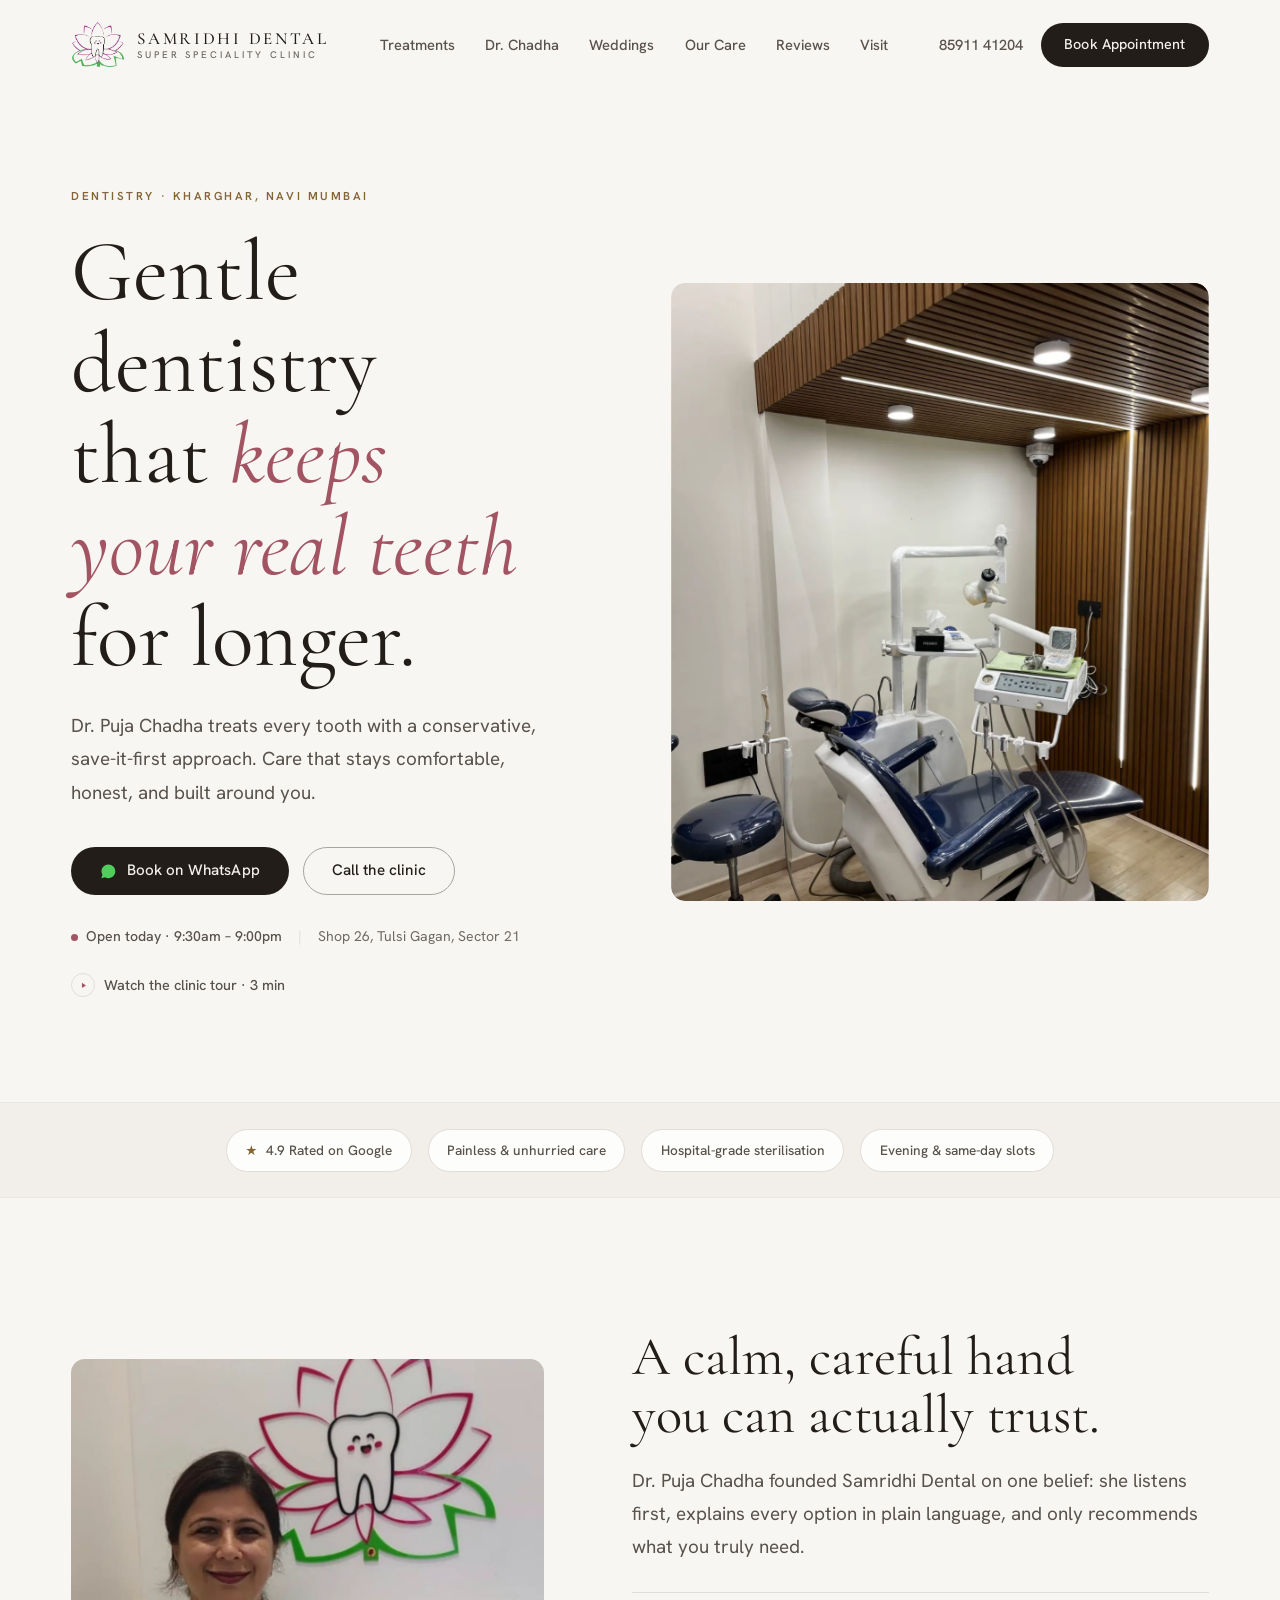
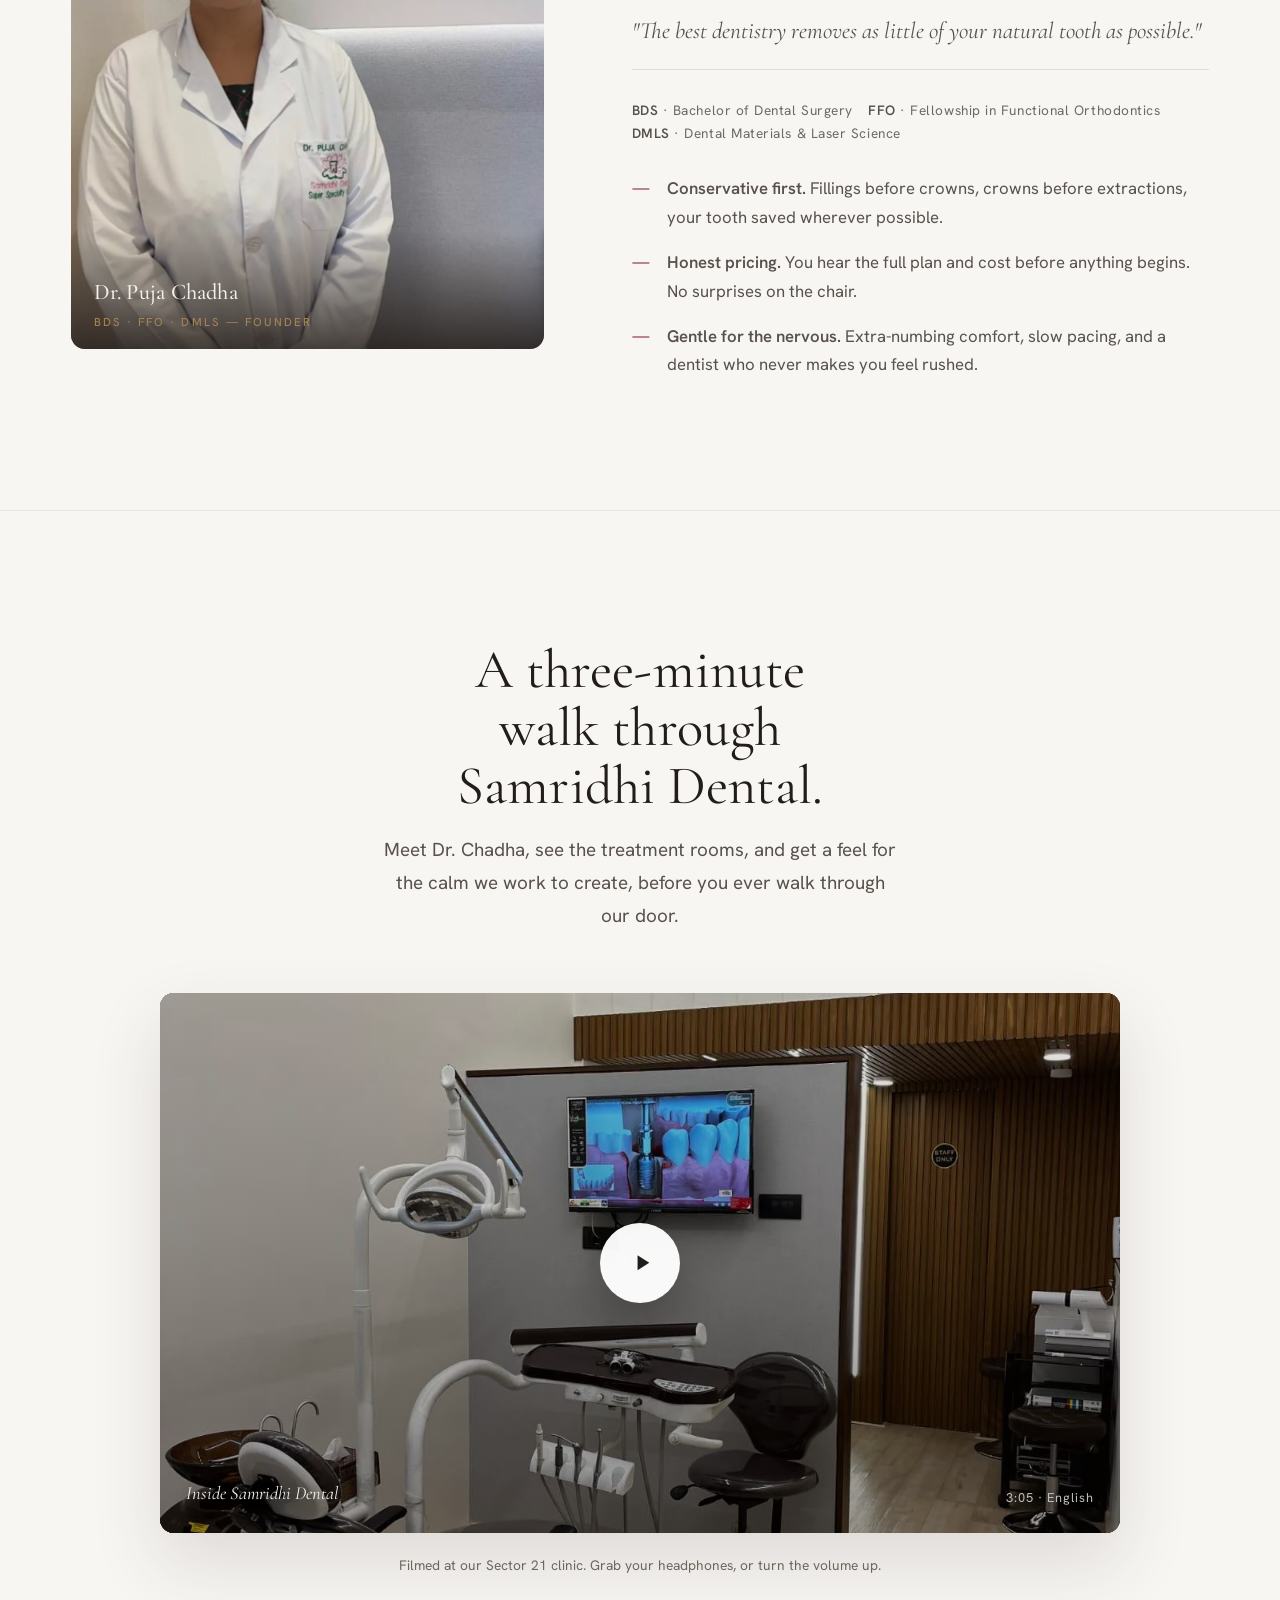
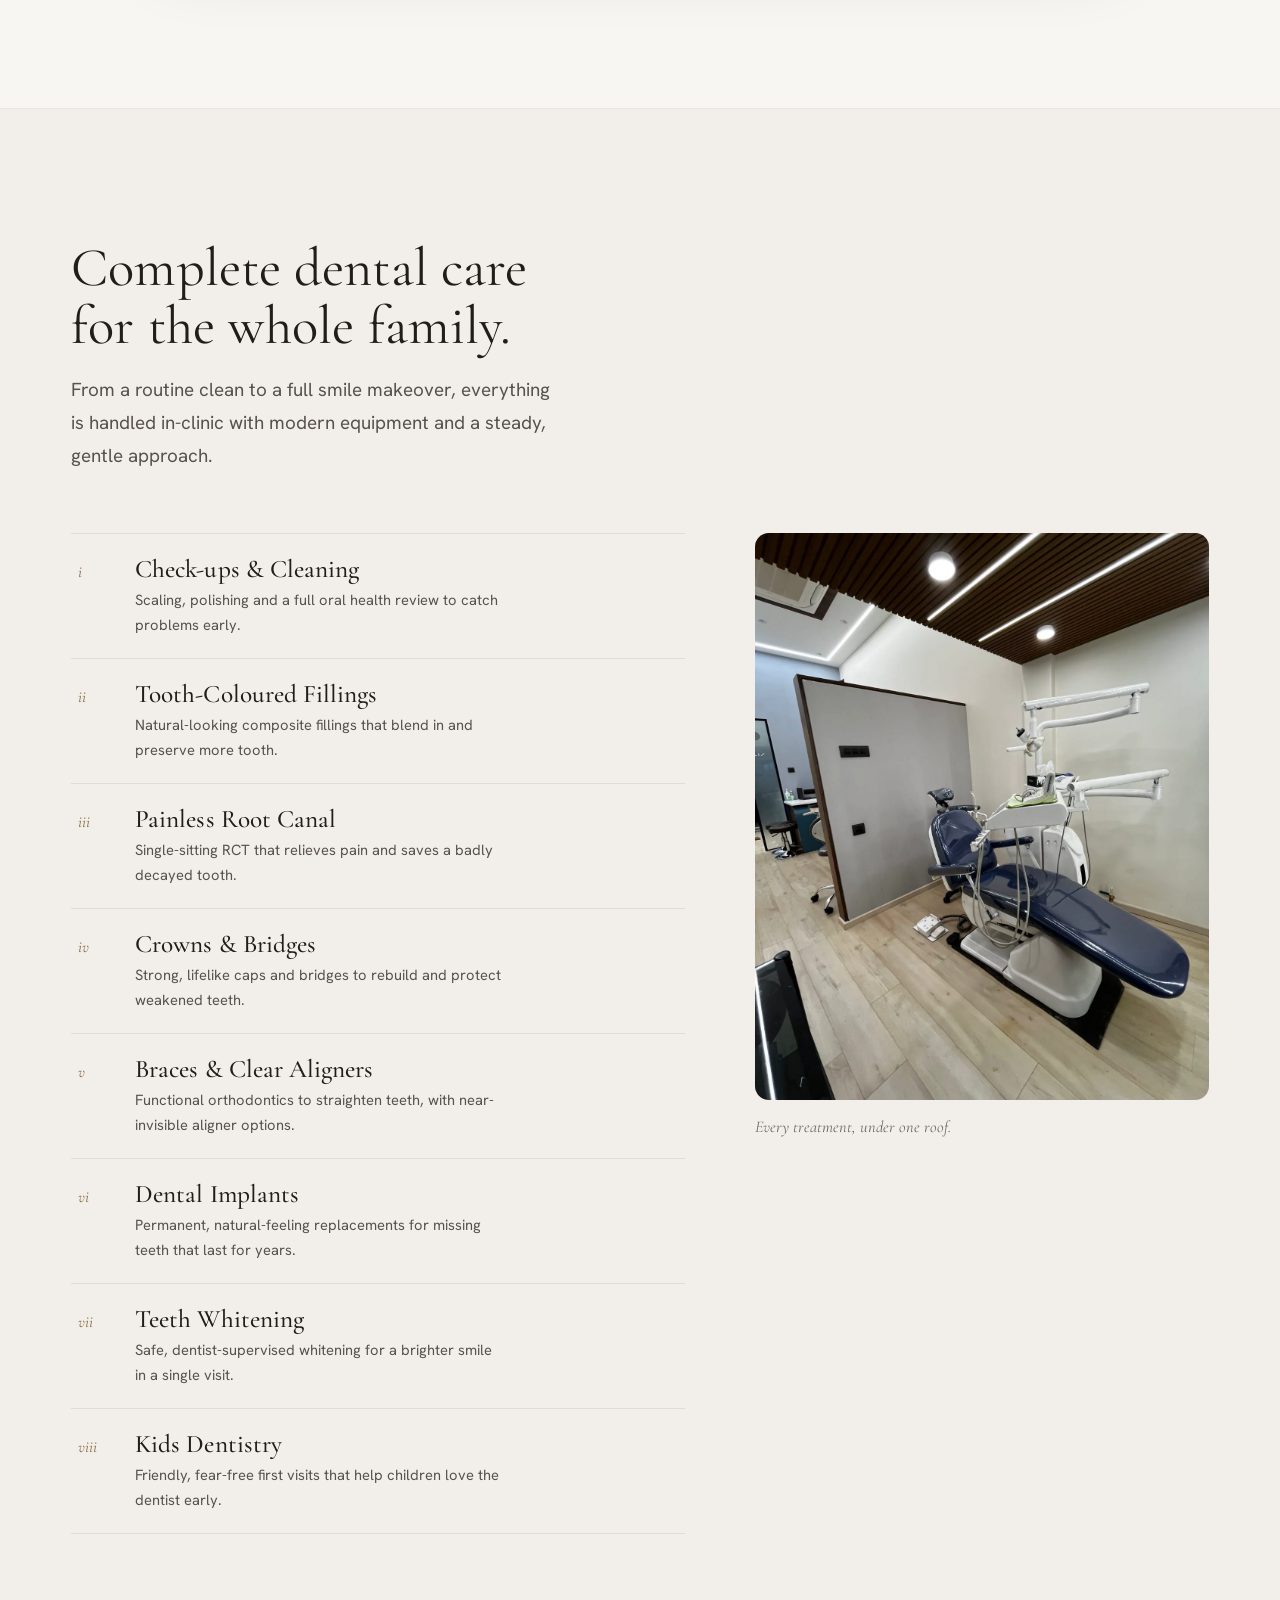
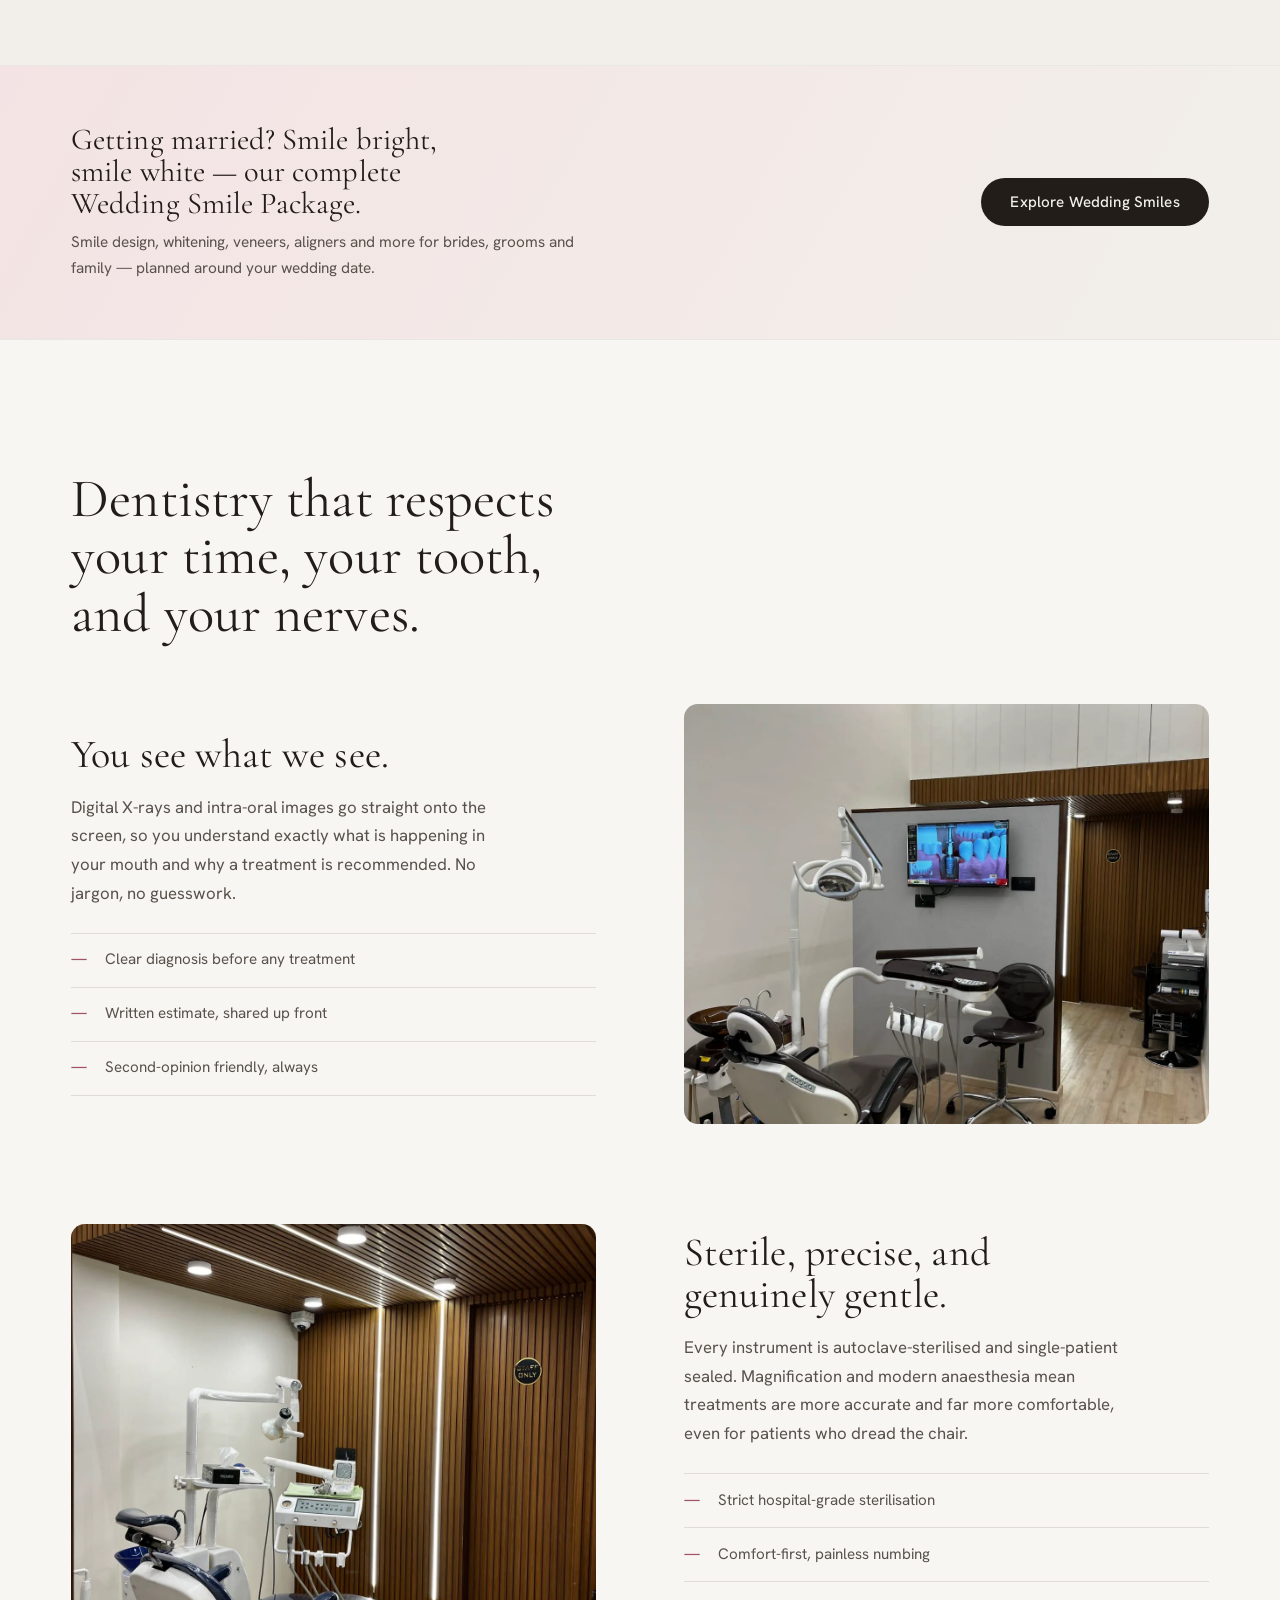
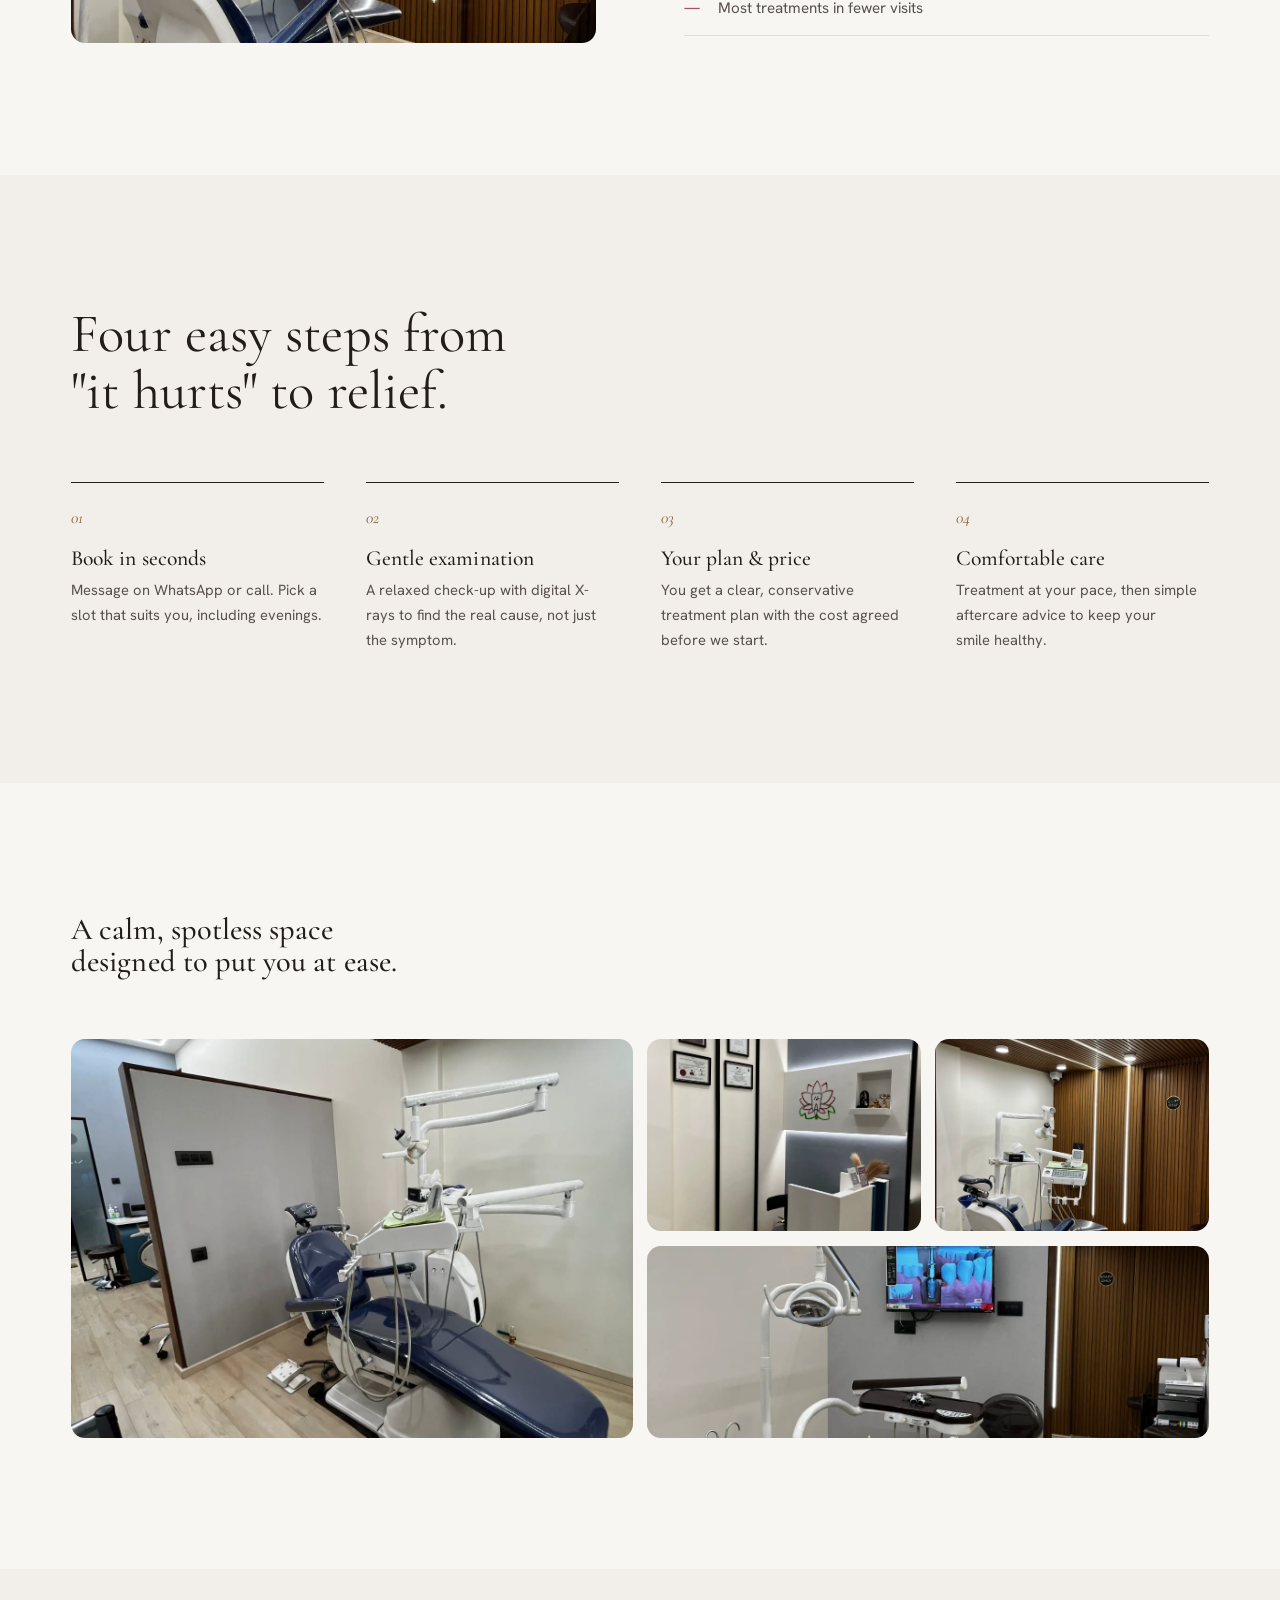
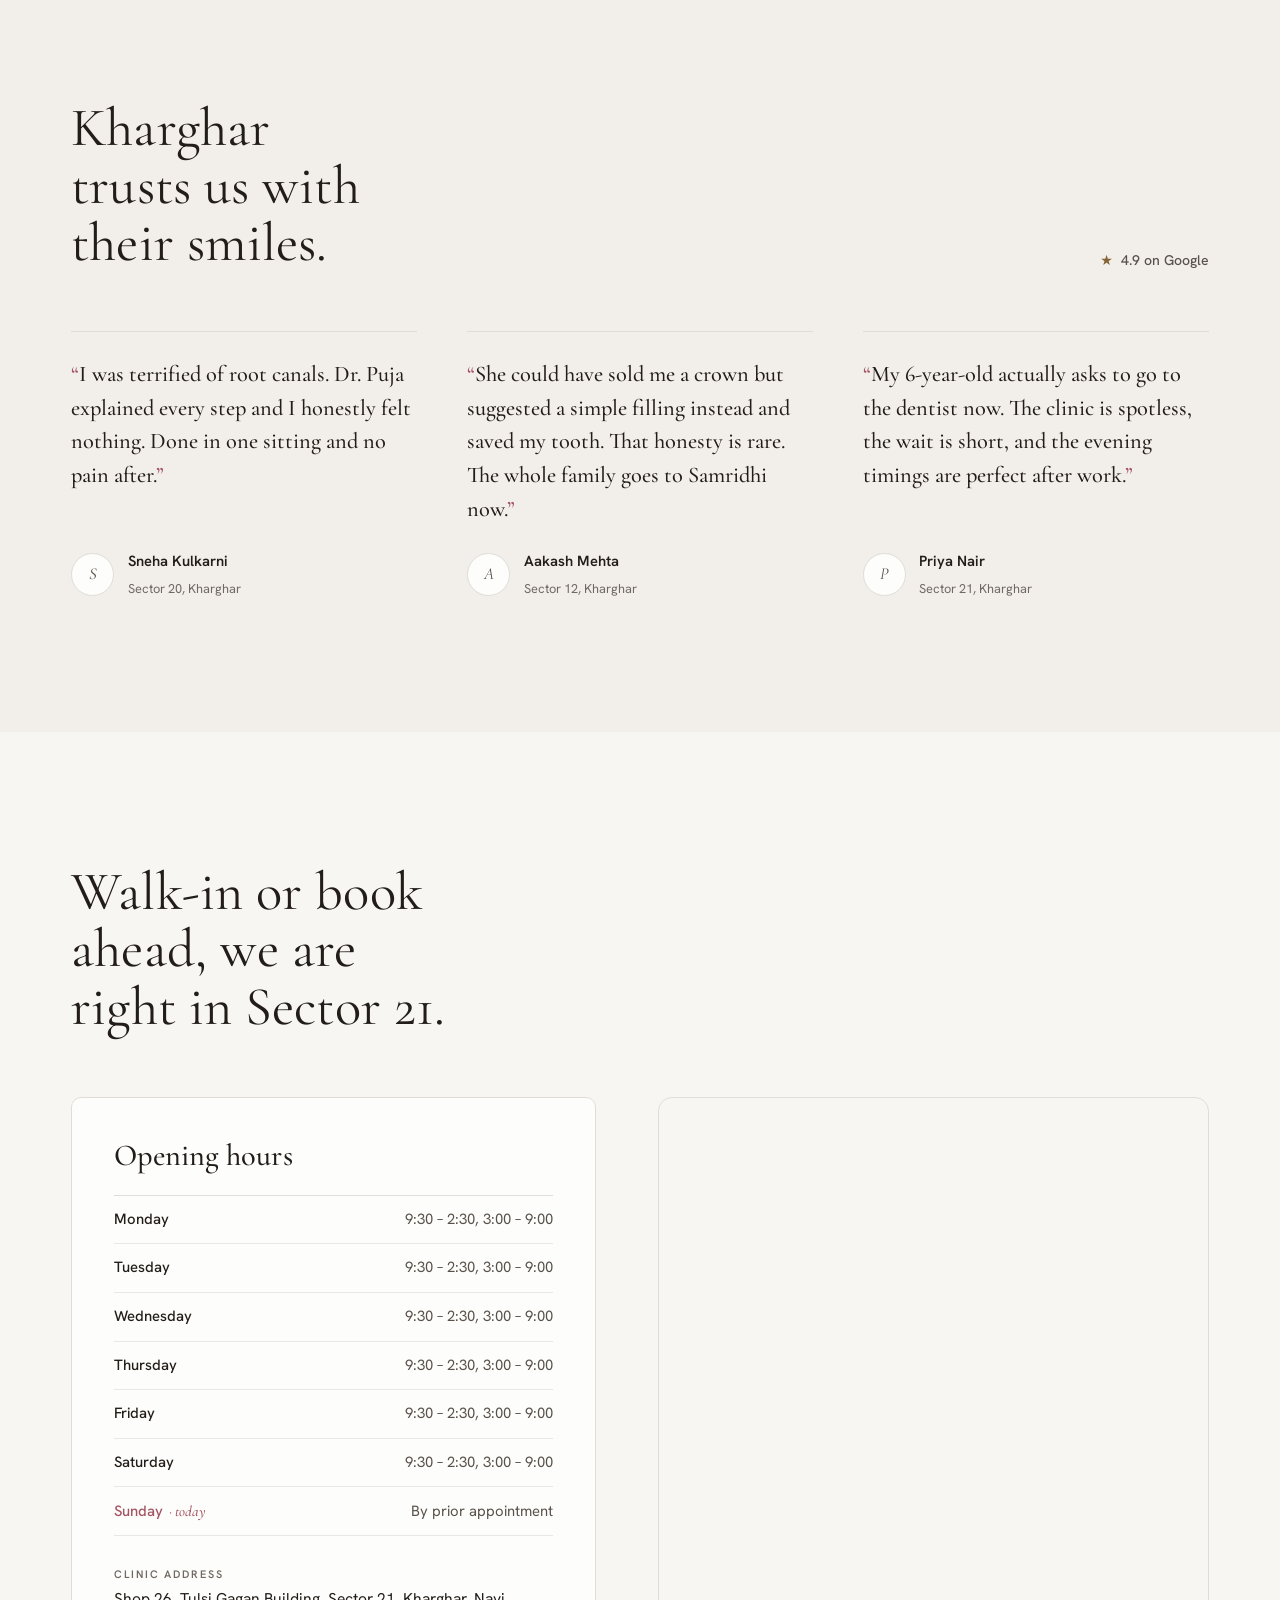
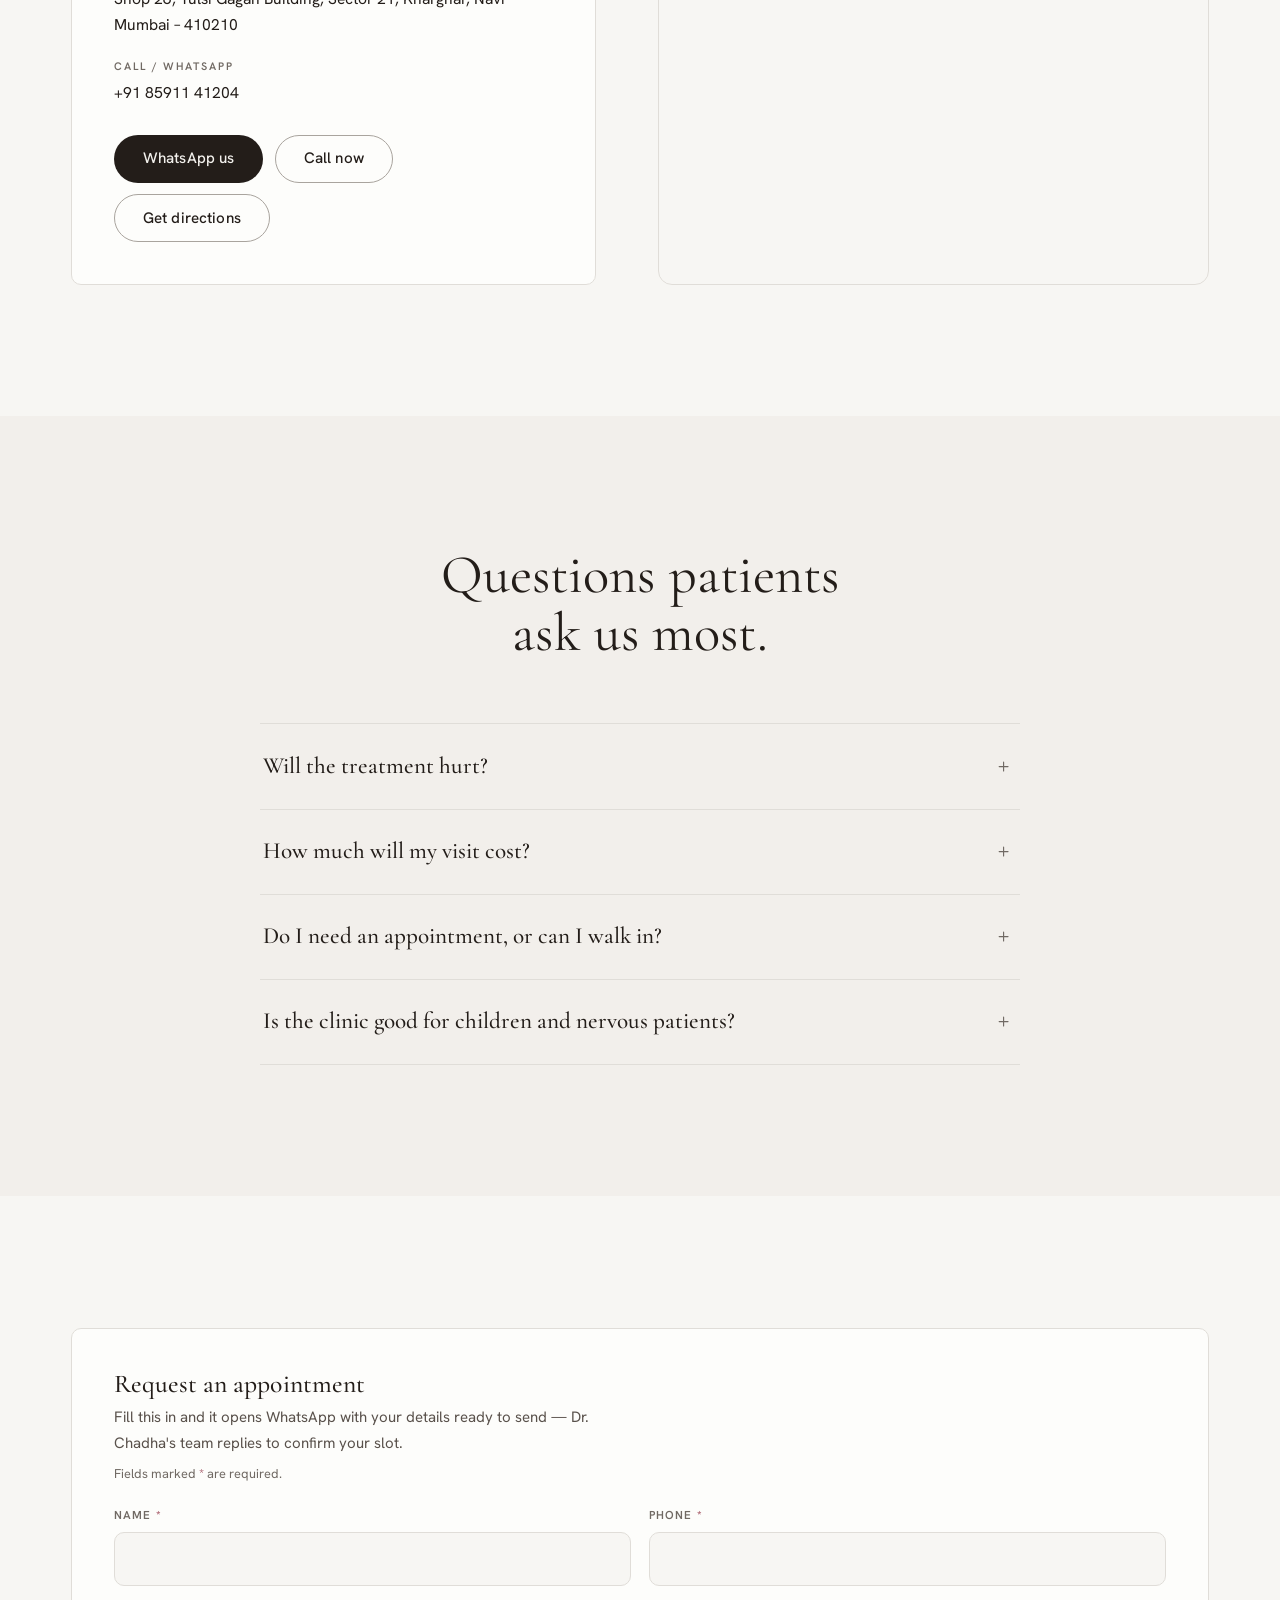
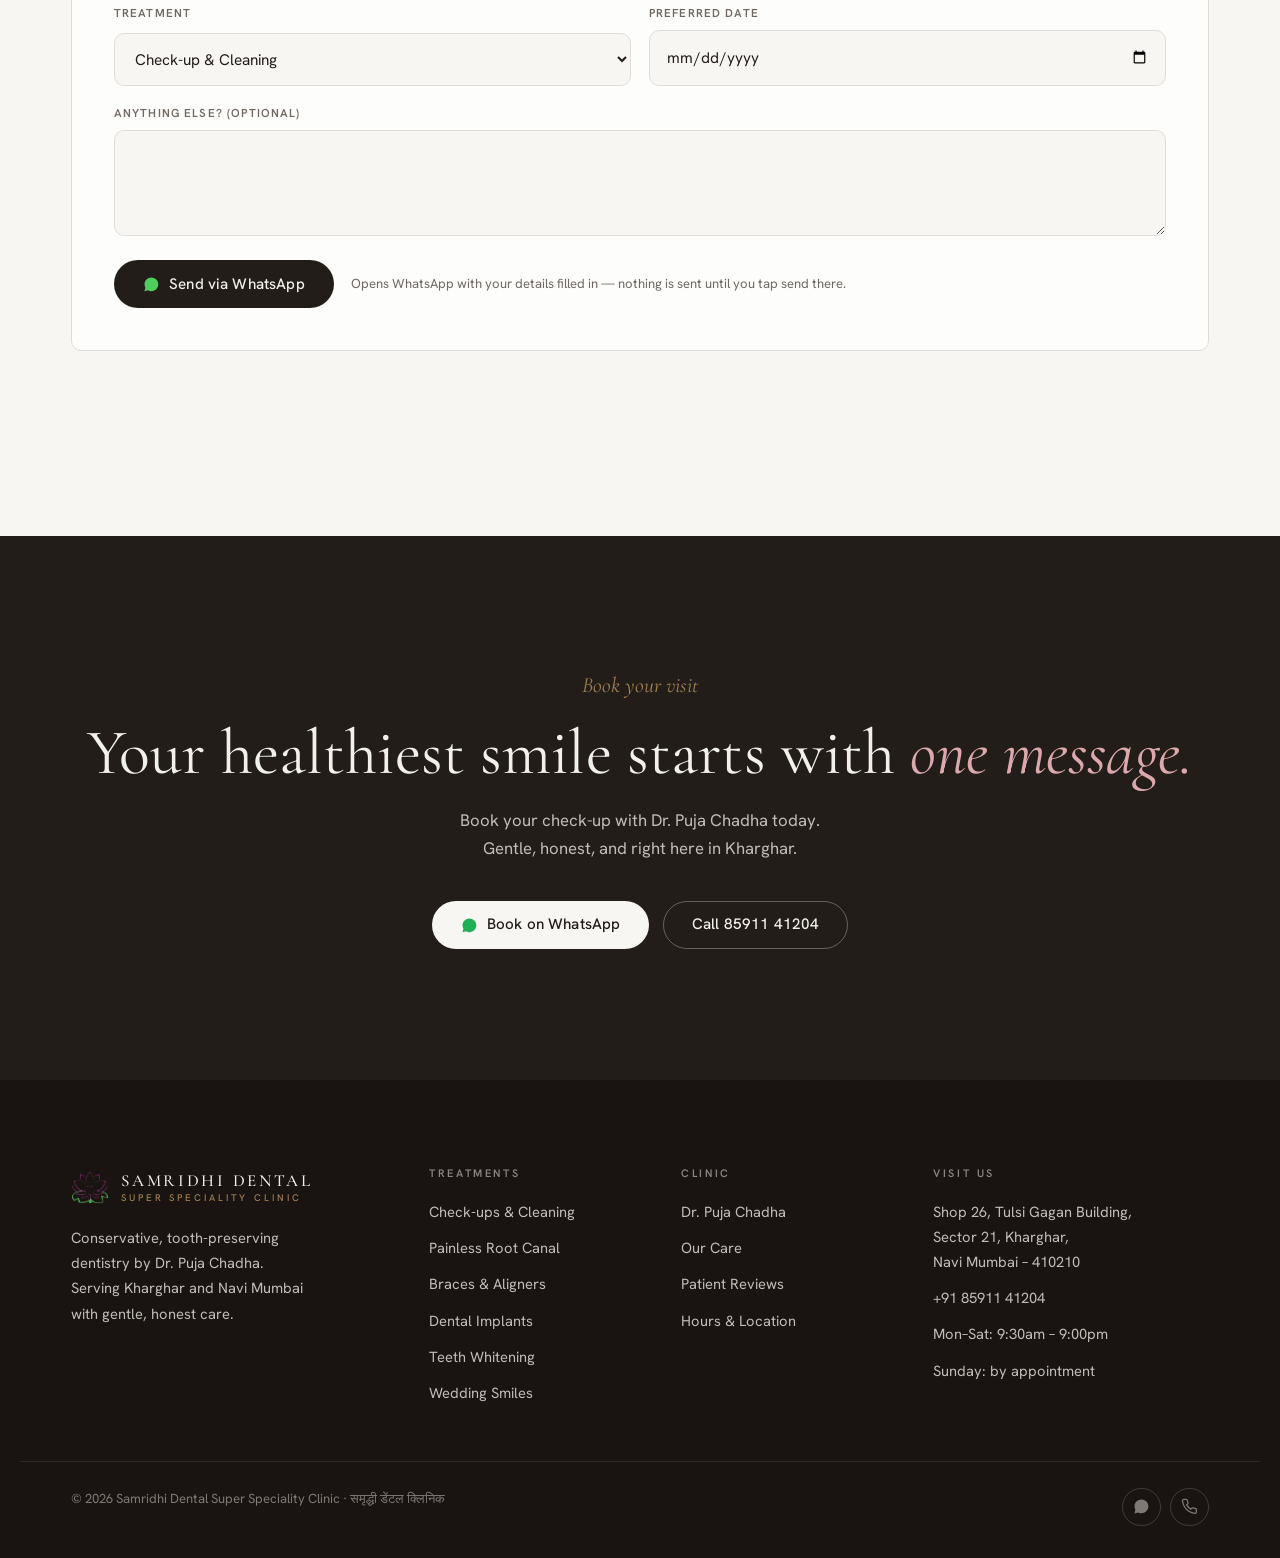
==== commit fd1246ea: "Fix WCAG contrast, swap in real logo, optimize images, reduce eyebrow overuse - Swap recreated logo " ====
--- a/index.html
+++ b/index.html
@@ -7,7 +7,7 @@
 <meta name="description" content="Conservative, painless dental care by Dr. Puja Chadha (BDS, FFO, DMLS) in Sector 21, Kharghar, Navi Mumbai. Check-ups, root canals, braces, implants & more. Book on WhatsApp or call 85911 41204." />
 <meta name="theme-color" content="#f6f4f0" />
 <meta name="robots" content="index, follow" />
-<link rel="icon" href="assets/brand/logo.svg" type="image/svg+xml" />
+<link rel="icon" href="assets/brand/logo.png" type="image/png" />
 <link rel="canonical" href="https://samridhidental.in/" />
 
 <!-- Open Graph -->
@@ -116,7 +116,7 @@
 <header class="header" id="top">
   <div class="wrap header__inner">
     <a href="#top" class="brand" aria-label="Samridhi Dental Super Speciality Clinic — home">
-      <img src="assets/brand/logo.svg" alt="" class="brand__mark" width="38" height="38" />
+      <img src="assets/brand/logo.png" alt="" class="brand__mark" width="54" height="54" />
       <span class="brand__text">
         <span class="brand__name">Samridhi Dental</span>
         <span class="brand__sub">Super Speciality Clinic</span>
@@ -183,7 +183,10 @@
     </div>
 
     <div class="hero__media" data-enter>
-      <img src="assets/img/clinic-operatory-1.jpg" alt="Samridhi Dental's treatment room with a comfortable chair, modern equipment and warm wood interior" width="900" height="1200" id="heroImg" />
+      <picture>
+        <source srcset="assets/img/clinic-operatory-1.webp" type="image/webp" />
+        <img src="assets/img/clinic-operatory-1.jpg" alt="Samridhi Dental's treatment room with a comfortable chair, modern equipment and warm wood interior" width="900" height="1200" id="heroImg" fetchpriority="high" />
+      </picture>
     </div>
   </div>
 </section>
@@ -203,7 +206,10 @@
   <div class="wrap about__grid">
     <div class="about__media" data-reveal>
       <figure class="about__portrait">
-        <img src="assets/img/dr-puja.jpg" alt="Dr. Puja Chadha, founder of Samridhi Dental Super Speciality Clinic, at her Kharghar clinic" width="900" height="1125" />
+        <picture>
+          <source srcset="assets/img/dr-puja.webp" type="image/webp" />
+          <img src="assets/img/dr-puja.jpg" alt="Dr. Puja Chadha, founder of Samridhi Dental Super Speciality Clinic, at her Kharghar clinic" width="900" height="1125" loading="lazy" />
+        </picture>
         <figcaption class="about__namecard">
           <strong>Dr. Puja Chadha</strong>
           <span>BDS · FFO · DMLS — Founder</span>
@@ -212,7 +218,6 @@
     </div>
 
     <div class="about__copy" data-reveal data-reveal="2">
-      <span class="kicker">Meet the dentist</span>
       <h2 class="h-section">A calm, careful hand you can actually trust.</h2>
       <p class="lede">Dr. Puja Chadha founded Samridhi Dental on one belief: she listens first, explains every option in plain language, and only recommends what you truly need.</p>
       <blockquote class="about__quote">"The best dentistry removes as little of your natural tooth as possible."</blockquote>
@@ -230,17 +235,16 @@
 <section class="section tour" id="tour">
   <div class="wrap">
     <div class="section-head" data-reveal>
-      <span class="kicker">Step inside</span>
       <h2 class="h-section">A three-minute walk through Samridhi Dental.</h2>
       <p class="lede">Meet Dr. Chadha, see the treatment rooms, and get a feel for the calm we work to create, before you ever walk through our door.</p>
     </div>
 
     <div class="tour__player" data-reveal>
-      <video id="tourVideo" poster="assets/img/clinic-operatory-4.jpg" preload="metadata" playsinline controls>
+      <video id="tourVideo" poster="assets/img/clinic-operatory-4.webp" preload="metadata" playsinline controls>
         <source src="assets/video/clinic-tour.mp4" type="video/mp4" />
         Your browser does not support embedded video. <a href="assets/video/clinic-tour.mp4">Download the clinic tour</a> instead.
       </video>
-      <button class="tour__overlay" id="tourOverlay" style="--poster-img:url('assets/img/clinic-operatory-4.jpg')" aria-label="Play the clinic tour video, 3 minutes 5 seconds">
+      <button class="tour__overlay" id="tourOverlay" style="--poster-img:url('assets/img/clinic-operatory-4.webp')" aria-label="Play the clinic tour video, 3 minutes 5 seconds">
         <span class="tour__play" aria-hidden="true">
           <svg viewBox="0 0 24 24" fill="currentColor"><path d="M8 5v14l11-7z"/></svg>
         </span>
@@ -300,14 +304,14 @@
 
       <div class="menu__preview" data-reveal data-reveal="2" aria-hidden="true">
         <div class="menu__frame">
-          <img id="p-check" class="is-active" src="assets/img/clinic-operatory-2.jpg" alt="" loading="lazy" />
+          <picture><source srcset="assets/img/clinic-operatory-2.webp" type="image/webp" /><img id="p-check" class="is-active" src="assets/img/clinic-operatory-2.jpg" alt="" loading="lazy" /></picture>
           <img id="p-fill" src="assets/img/consult.jpg" alt="" loading="lazy" />
           <img id="p-rct" src="assets/img/xray.jpg" alt="" loading="lazy" />
           <img id="p-crown" src="assets/img/procedure.jpg" alt="" loading="lazy" />
           <img id="p-braces" src="assets/img/aligners.jpg" alt="" loading="lazy" />
           <img id="p-implant" src="assets/img/clinic-operatory-1.jpg" alt="" loading="lazy" />
           <img id="p-white" src="assets/img/smile.jpg" alt="" loading="lazy" />
-          <img id="p-kids" src="assets/img/clinic-reception.jpg" alt="" loading="lazy" />
+          <picture><source srcset="assets/img/clinic-reception.webp" type="image/webp" /><img id="p-kids" src="assets/img/clinic-reception.jpg" alt="" loading="lazy" /></picture>
         </div>
         <p class="menu__caption" id="menuCaption">Every treatment, under one roof.</p>
       </div>
@@ -319,8 +323,7 @@
 <section class="promo-band">
   <div class="wrap promo-band__inner" data-reveal>
     <div class="promo-band__copy">
-      <span class="kicker">Getting married?</span>
-      <h2 class="h-sub">Smile bright, smile white — our complete Wedding Smile Package.</h2>
+      <h2 class="h-sub">Getting married? Smile bright, smile white — our complete Wedding Smile Package.</h2>
       <p>Smile design, whitening, veneers, aligners and more for brides, grooms and family — planned around your wedding date.</p>
     </div>
     <a href="wedding.html" class="btn btn--dark">Explore Wedding Smiles</a>
@@ -335,7 +338,7 @@
     </div>
 
     <div class="feature" data-reveal>
-      <div class="feature__media"><img src="assets/img/clinic-operatory-4.jpg" alt="Chairside screen at Samridhi Dental showing dental imaging so patients can see their own diagnosis" loading="lazy" /></div>
+      <div class="feature__media"><picture><source srcset="assets/img/clinic-operatory-4.webp" type="image/webp" /><img src="assets/img/clinic-operatory-4.jpg" alt="Chairside screen at Samridhi Dental showing dental imaging so patients can see their own diagnosis" loading="lazy" /></picture></div>
       <div>
         <h3>You see what we see.</h3>
         <p>Digital X-rays and intra-oral images go straight onto the screen, so you understand exactly what is happening in your mouth and why a treatment is recommended. No jargon, no guesswork.</p>
@@ -348,7 +351,7 @@
     </div>
 
     <div class="feature" data-reveal>
-      <div class="feature__media"><img src="assets/img/clinic-operatory-3.jpg" alt="A clean, well-equipped treatment room at Samridhi Dental with sealed, sterilised instruments" loading="lazy" /></div>
+      <div class="feature__media"><picture><source srcset="assets/img/clinic-operatory-3.webp" type="image/webp" /><img src="assets/img/clinic-operatory-3.jpg" alt="A clean, well-equipped treatment room at Samridhi Dental with sealed, sterilised instruments" loading="lazy" /></picture></div>
       <div>
         <h3>Sterile, precise, and genuinely gentle.</h3>
         <p>Every instrument is autoclave-sterilised and single-patient sealed. Magnification and modern anaesthesia mean treatments are more accurate and far more comfortable, even for patients who dread the chair.</p>
@@ -384,10 +387,10 @@
       <h2 class="h-sub">A calm, spotless space designed to put you at ease.</h2>
     </div>
     <div class="gallery" data-reveal>
-      <figure class="g-tall g-wide"><img src="assets/img/clinic-operatory-2.jpg" alt="Samridhi Dental's main treatment room with modern chair and warm wood interior" loading="lazy" /></figure>
-      <figure><img src="assets/img/clinic-reception.jpg" alt="Reception area with Dr. Chadha's qualifications displayed on the wall" loading="lazy" /></figure>
-      <figure><img src="assets/img/clinic-operatory-3.jpg" alt="Second operatory with sterilised equipment and staff-only access" loading="lazy" /></figure>
-      <figure class="g-wide"><img src="assets/img/clinic-operatory-4.jpg" alt="Treatment room with chairside screen for patient education" loading="lazy" /></figure>
+      <figure class="g-tall g-wide"><picture><source srcset="assets/img/clinic-operatory-2.webp" type="image/webp" /><img src="assets/img/clinic-operatory-2.jpg" alt="Samridhi Dental's main treatment room with modern chair and warm wood interior" loading="lazy" /></picture></figure>
+      <figure><picture><source srcset="assets/img/clinic-reception.webp" type="image/webp" /><img src="assets/img/clinic-reception.jpg" alt="Reception area with Dr. Chadha's qualifications displayed on the wall" loading="lazy" /></picture></figure>
+      <figure><picture><source srcset="assets/img/clinic-operatory-3.webp" type="image/webp" /><img src="assets/img/clinic-operatory-3.jpg" alt="Second operatory with sterilised equipment and staff-only access" loading="lazy" /></picture></figure>
+      <figure class="g-wide"><picture><source srcset="assets/img/clinic-operatory-4.webp" type="image/webp" /><img src="assets/img/clinic-operatory-4.jpg" alt="Treatment room with chairside screen for patient education" loading="lazy" /></picture></figure>
     </div>
   </div>
 </section>
@@ -421,7 +424,6 @@
 <section class="section" id="visit">
   <div class="wrap">
     <div class="section-head" data-reveal>
-      <span class="kicker">Visit us</span>
       <h2 class="h-section">Walk-in or book ahead, we are right in Sector 21.</h2>
     </div>
 
@@ -499,14 +501,15 @@
     <div class="appt-card" data-reveal>
       <h3>Request an appointment</h3>
       <p>Fill this in and it opens WhatsApp with your details ready to send — Dr. Chadha's team replies to confirm your slot.</p>
+      <p class="appt-form__required-note">Fields marked <span class="req" aria-hidden="true">*</span> are required.</p>
       <form class="appt-form" id="apptForm">
         <div class="appt-form__row">
           <div class="field">
-            <label for="apptName">Name</label>
+            <label for="apptName">Name <span class="req" aria-hidden="true">*</span></label>
             <input type="text" id="apptName" name="name" autocomplete="name" required />
           </div>
           <div class="field">
-            <label for="apptPhone">Phone</label>
+            <label for="apptPhone">Phone <span class="req" aria-hidden="true">*</span></label>
             <input type="tel" id="apptPhone" name="phone" autocomplete="tel" inputmode="tel" required />
           </div>
         </div>
@@ -550,7 +553,7 @@
 <!-- ===================== CTA ===================== -->
 <section class="section cta">
   <div class="wrap" data-reveal>
-    <span class="kicker">Book your visit</span>
+    <span class="cta__lede">Book your visit</span>
     <h2>Your healthiest smile starts with <em>one message.</em></h2>
     <p>Book your check-up with Dr. Puja Chadha today. Gentle, honest, and right here in Kharghar.</p>
     <div class="cta__actions">
@@ -570,7 +573,7 @@
   <div class="wrap footer__grid">
     <div>
       <a href="#top" class="brand">
-        <img src="assets/brand/logo.svg" alt="" class="brand__mark" width="38" height="38" />
+        <img src="assets/brand/logo.png" alt="" class="brand__mark" width="38" height="38" />
         <span class="brand__text">
           <span class="brand__name">Samridhi Dental</span>
           <span class="brand__sub">Super Speciality Clinic</span>
--- a/styles.css
+++ b/styles.css
@@ -15,7 +15,7 @@
   /* Ink — warm charcoal */
   --ink:       oklch(0.235 0.012 55);
   --ink-soft:  oklch(0.44 0.014 55);
-  --ink-faint: oklch(0.575 0.012 60);
+  --ink-faint: oklch(0.525 0.013 58); /* darkened from 0.575 — was 3.83:1 on bg-alt, now 4.73:1 (WCAG AA) */
 
   /* Dark surfaces */
   --dark:      oklch(0.235 0.012 55);
@@ -24,7 +24,8 @@
   --on-dark-soft: oklch(0.80 0.008 80);
 
   /* Accents — used in whispers */
-  --gold: oklch(0.60 0.075 75);
+  --gold: oklch(0.53 0.075 75); /* darkened from 0.60 — was 3.49:1 on bg-alt, now 4.67:1 (WCAG AA) */
+  --gold-on-dark: oklch(0.62 0.075 75); /* separate lighter value for gold-on-dark contexts (footer, CTA) */
   --rose: oklch(0.545 0.105 10);
   --rose-soft: oklch(0.93 0.018 15);
 
@@ -71,6 +72,7 @@
 
 img, svg, picture { display: block; max-width: 100%; }
 img { height: auto; }
+picture { width: 100%; height: 100%; }
 a { color: inherit; text-decoration: none; }
 button { font: inherit; color: inherit; cursor: pointer; background: none; border: 0; }
 ul { list-style: none; padding: 0; }
@@ -130,7 +132,7 @@
 .btn--outline { background: transparent; color: var(--ink); border-color: oklch(0.72 0.01 70); }
 .btn--outline:hover { border-color: var(--ink); transform: translateY(-1px); }
 .btn--ivory { background: var(--bg); color: var(--ink); }
-.btn--ivory:hover { background: #fff; transform: translateY(-1px); }
+.btn--ivory:hover { background: var(--surface); transform: translateY(-1px); }
 .btn--outline-light { background: transparent; color: var(--on-dark); border-color: oklch(1 0 0 / .3); }
 .btn--outline-light:hover { border-color: oklch(1 0 0 / .7); transform: translateY(-1px); }
 .btn:active { transform: translateY(0) scale(.985); }
@@ -156,7 +158,8 @@
 .header__inner { display: flex; align-items: center; justify-content: space-between; gap: 1.5rem; }
 
 .brand { display: flex; align-items: center; gap: 0.75rem; }
-.brand__mark { width: 38px; height: 38px; flex: none; }
+.brand__mark { width: 38px; height: 38px; flex: none; object-fit: contain; }
+.header .brand__mark { width: 54px; height: 54px; }
 .brand__text { display: flex; flex-direction: column; line-height: 1.2; }
 .brand__name {
   font-family: var(--display); font-weight: 500; font-size: 1.06rem;
@@ -177,7 +180,7 @@
 .header__cta { display: flex; align-items: center; gap: 1.1rem; }
 .header__call { font-size: 0.92rem; font-weight: 500; color: var(--ink-soft); transition: color .25s; }
 .header__call:hover { color: var(--ink); }
-.header__cta .btn { padding: 0.75rem 1.4rem; min-height: 42px; font-size: 0.9rem; }
+.header__cta .btn { padding: 0.75rem 1.4rem; min-height: 44px; font-size: 0.9rem; }
 
 .nav-toggle { display: none; }
 
@@ -249,7 +252,7 @@
   color: var(--on-dark);
 }
 .about__namecard strong { font-family: var(--display); font-weight: 500; font-size: 1.4rem; letter-spacing: 0.01em; }
-.about__namecard span { font-size: 0.72rem; letter-spacing: 0.18em; text-transform: uppercase; color: var(--gold); font-weight: 500; }
+.about__namecard span { font-size: 0.72rem; letter-spacing: 0.18em; text-transform: uppercase; color: var(--gold-on-dark); font-weight: 500; }
 
 .about__copy h2 { margin-bottom: 1.2rem; }
 .about__quote {
@@ -299,7 +302,7 @@
   box-shadow: 0 20px 50px oklch(0 0 0 / .3);
 }
 .tour__play svg { width: 1.6rem; height: 1.6rem; margin-left: 4px; }
-.tour__overlay:hover .tour__play { transform: scale(1.08); background: #fff; }
+.tour__overlay:hover .tour__play { transform: scale(1.08); background: var(--surface); }
 .tour__meta {
   position: absolute; left: 1.6rem; bottom: 1.5rem; right: 1.6rem;
   display: flex; justify-content: space-between; align-items: flex-end; gap: 1rem;
@@ -459,6 +462,8 @@
 }
 .appt-card h3 { font-size: clamp(1.3rem, 1.15rem + 0.6vw, 1.6rem); font-weight: 500; margin-bottom: 0.5rem; }
 .appt-card > p { color: var(--ink-soft); font-size: 0.94rem; margin-bottom: 1.7rem; max-width: 60ch; }
+.appt-card > p.appt-form__required-note { margin-top: -1.3rem; margin-bottom: 1.3rem; font-size: 0.8rem; color: var(--ink-faint); }
+.req { color: var(--rose); }
 
 .appt-form { display: grid; gap: 1.1rem; }
 .appt-form__row { display: grid; grid-template-columns: 1fr 1fr; gap: 1.1rem; }
@@ -504,7 +509,10 @@
    CTA — flat espresso band
    ============================================================ */
 .cta { background: var(--dark); color: var(--on-dark); text-align: center; }
-.cta .kicker { color: var(--gold); }
+.cta__lede {
+  display: block; font-family: var(--display); font-style: italic; font-weight: 400;
+  font-size: clamp(1.1rem, 1rem + 0.6vw, 1.35rem); color: var(--gold-on-dark); margin-bottom: 0.9rem;
+}
 .cta h2 { color: var(--on-dark); font-size: clamp(2.2rem, 1.5rem + 3.4vw, 4rem); font-weight: 400; margin-bottom: 1.2rem; }
 .cta h2 em { color: oklch(0.78 0.06 15); }
 .cta p { color: var(--on-dark-soft); max-width: 46ch; margin: 0 auto 2.4rem; }
@@ -516,7 +524,7 @@
 .footer { background: var(--dark-deep); color: var(--on-dark-soft); padding-block: clamp(3.5rem, 2.5rem + 4vw, 5.5rem) 2rem; }
 .footer__grid { display: grid; grid-template-columns: 1.5fr 1fr 1fr 1.3fr; gap: 2.5rem; }
 .footer .brand__name { color: var(--on-dark); }
-.footer .brand__sub { color: var(--gold); }
+.footer .brand__sub { color: var(--gold-on-dark); }
 .footer__about { margin-top: 1.2rem; font-size: 0.92rem; line-height: 1.7; max-width: 30ch; }
 .footer h4 {
   font-family: var(--body); font-size: 0.68rem; text-transform: uppercase;
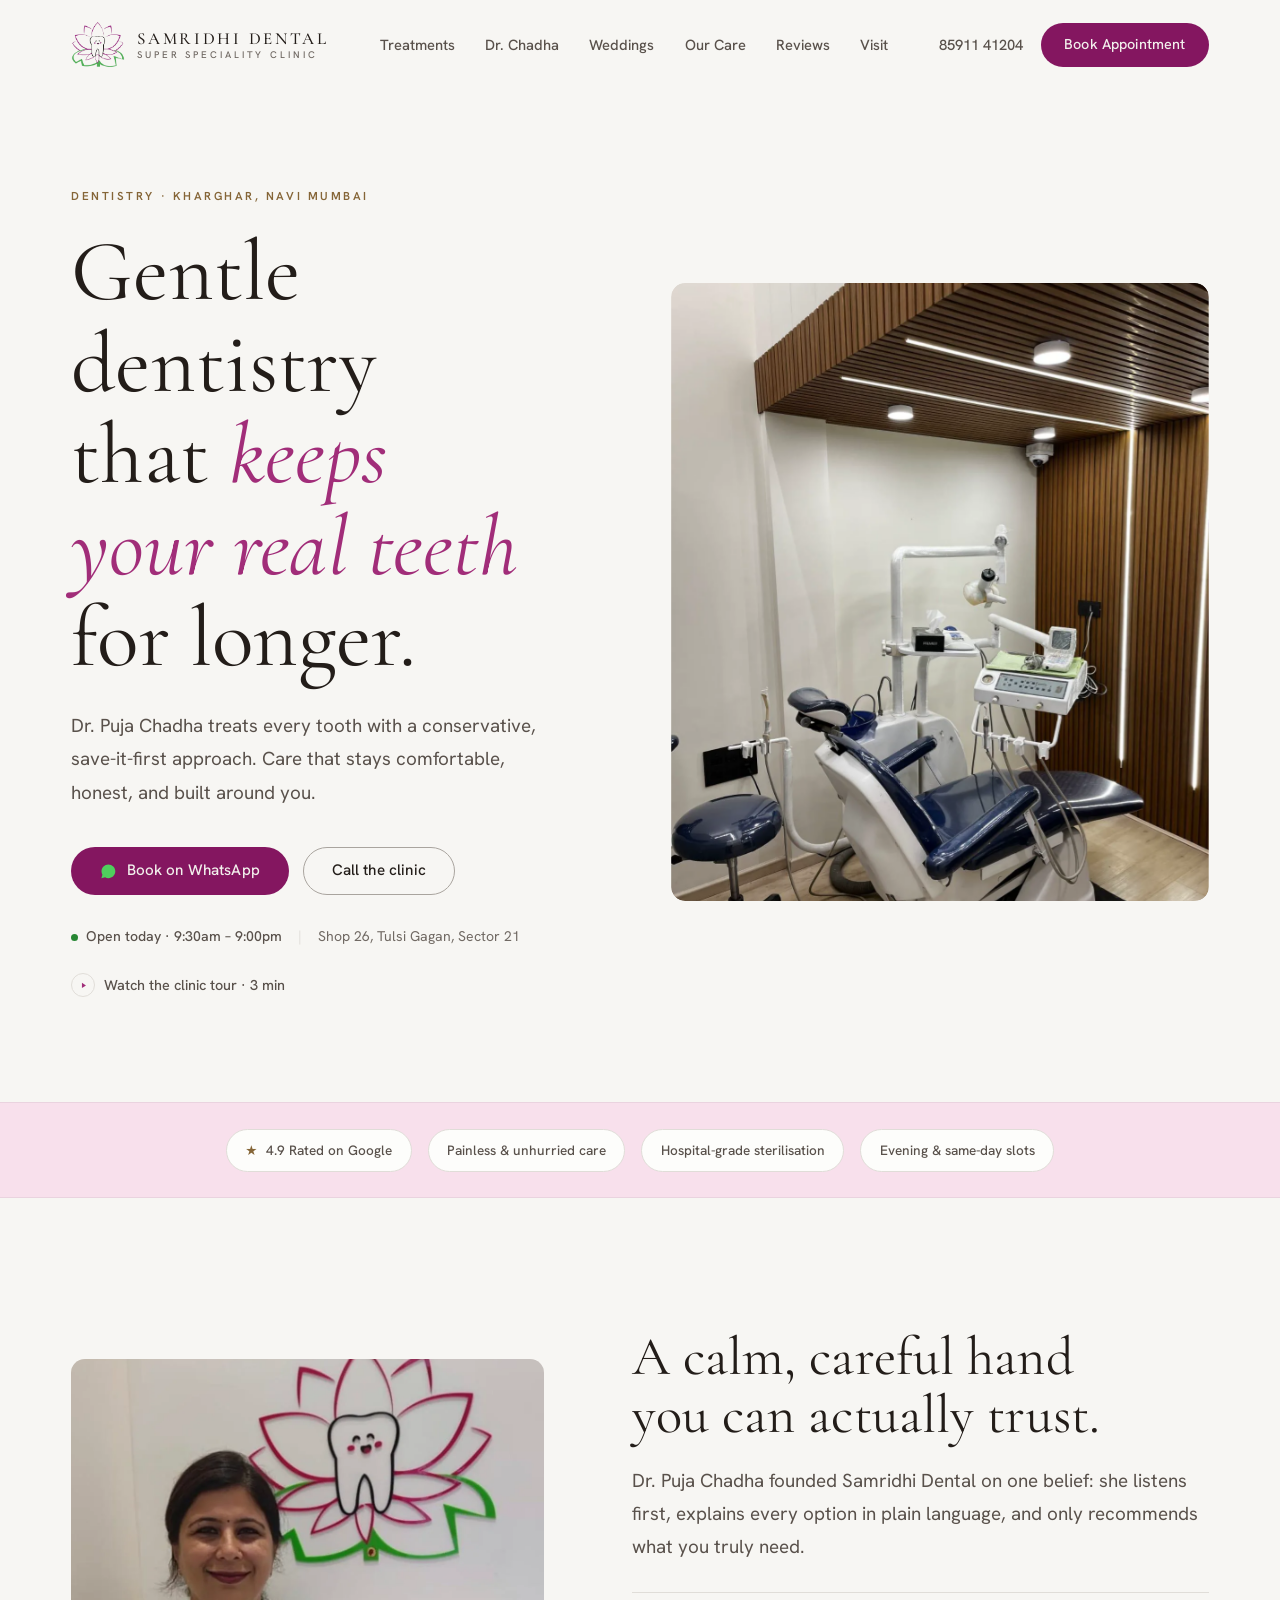
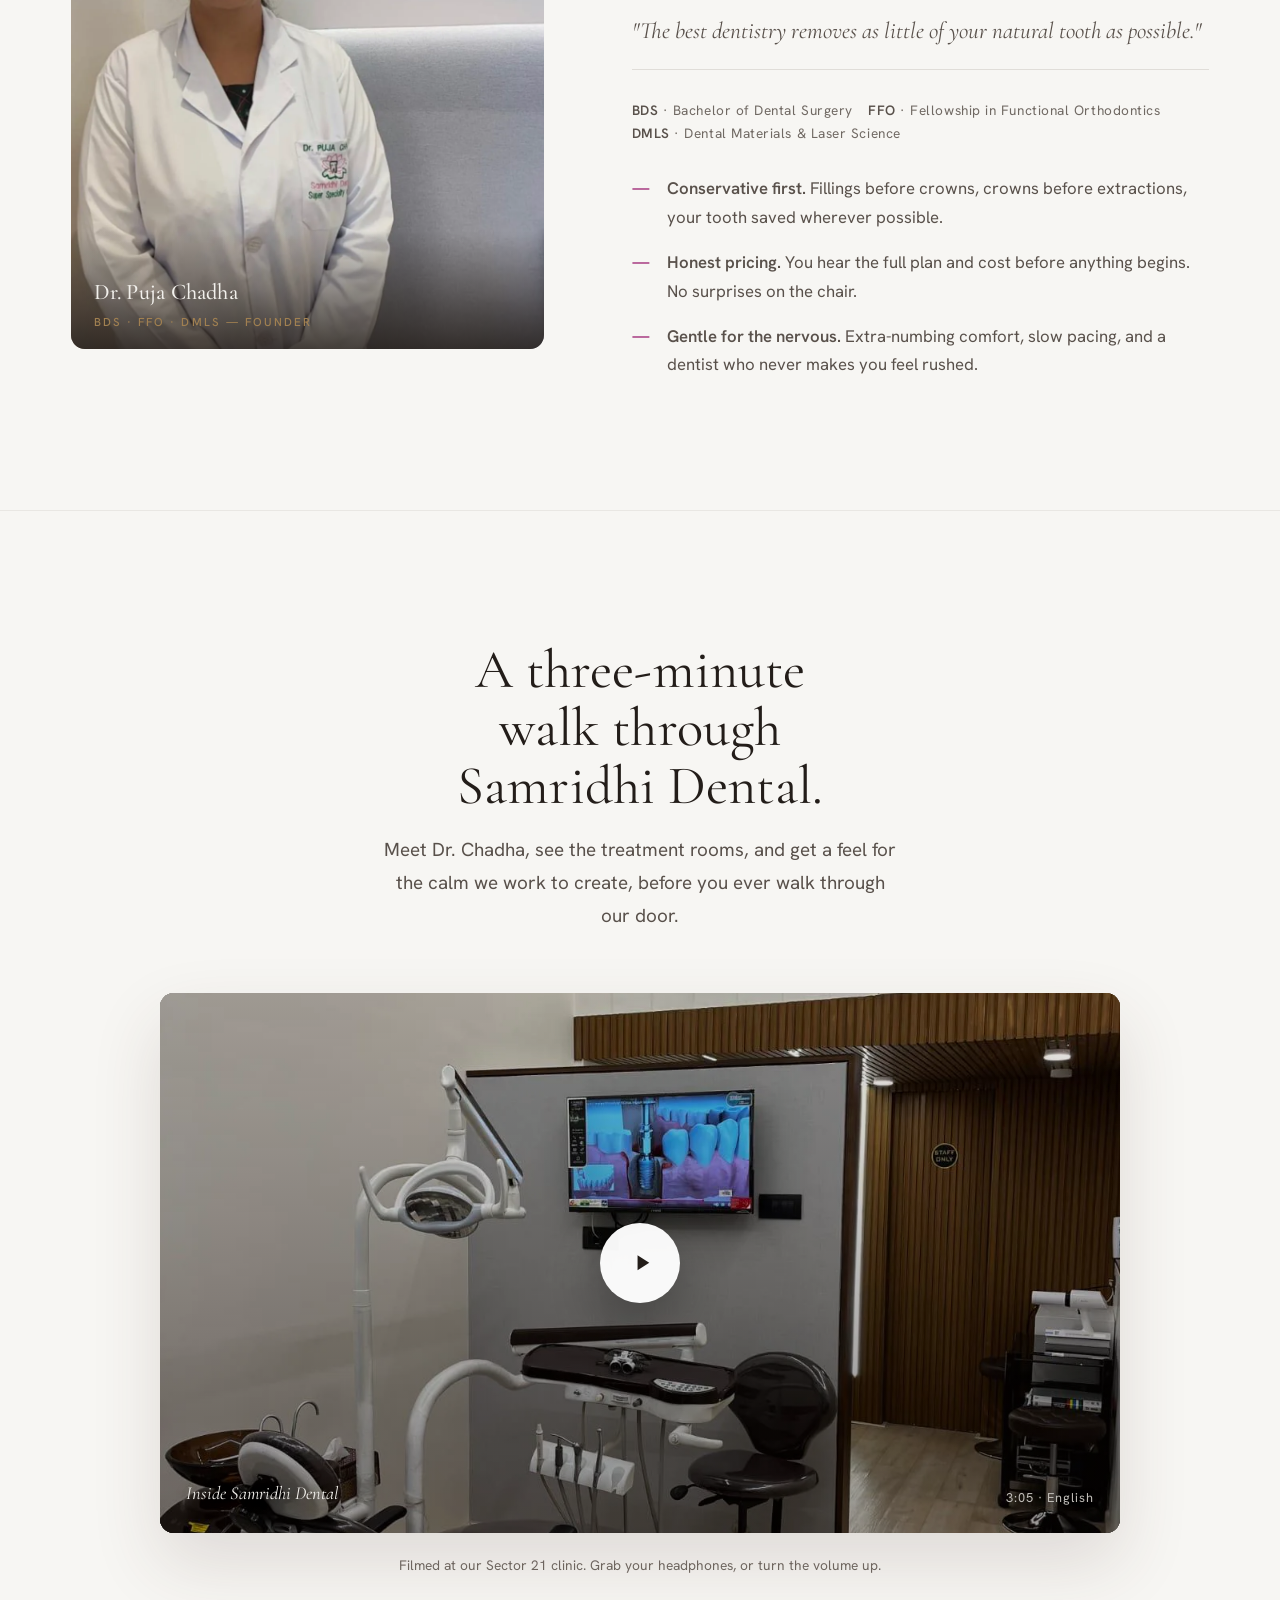
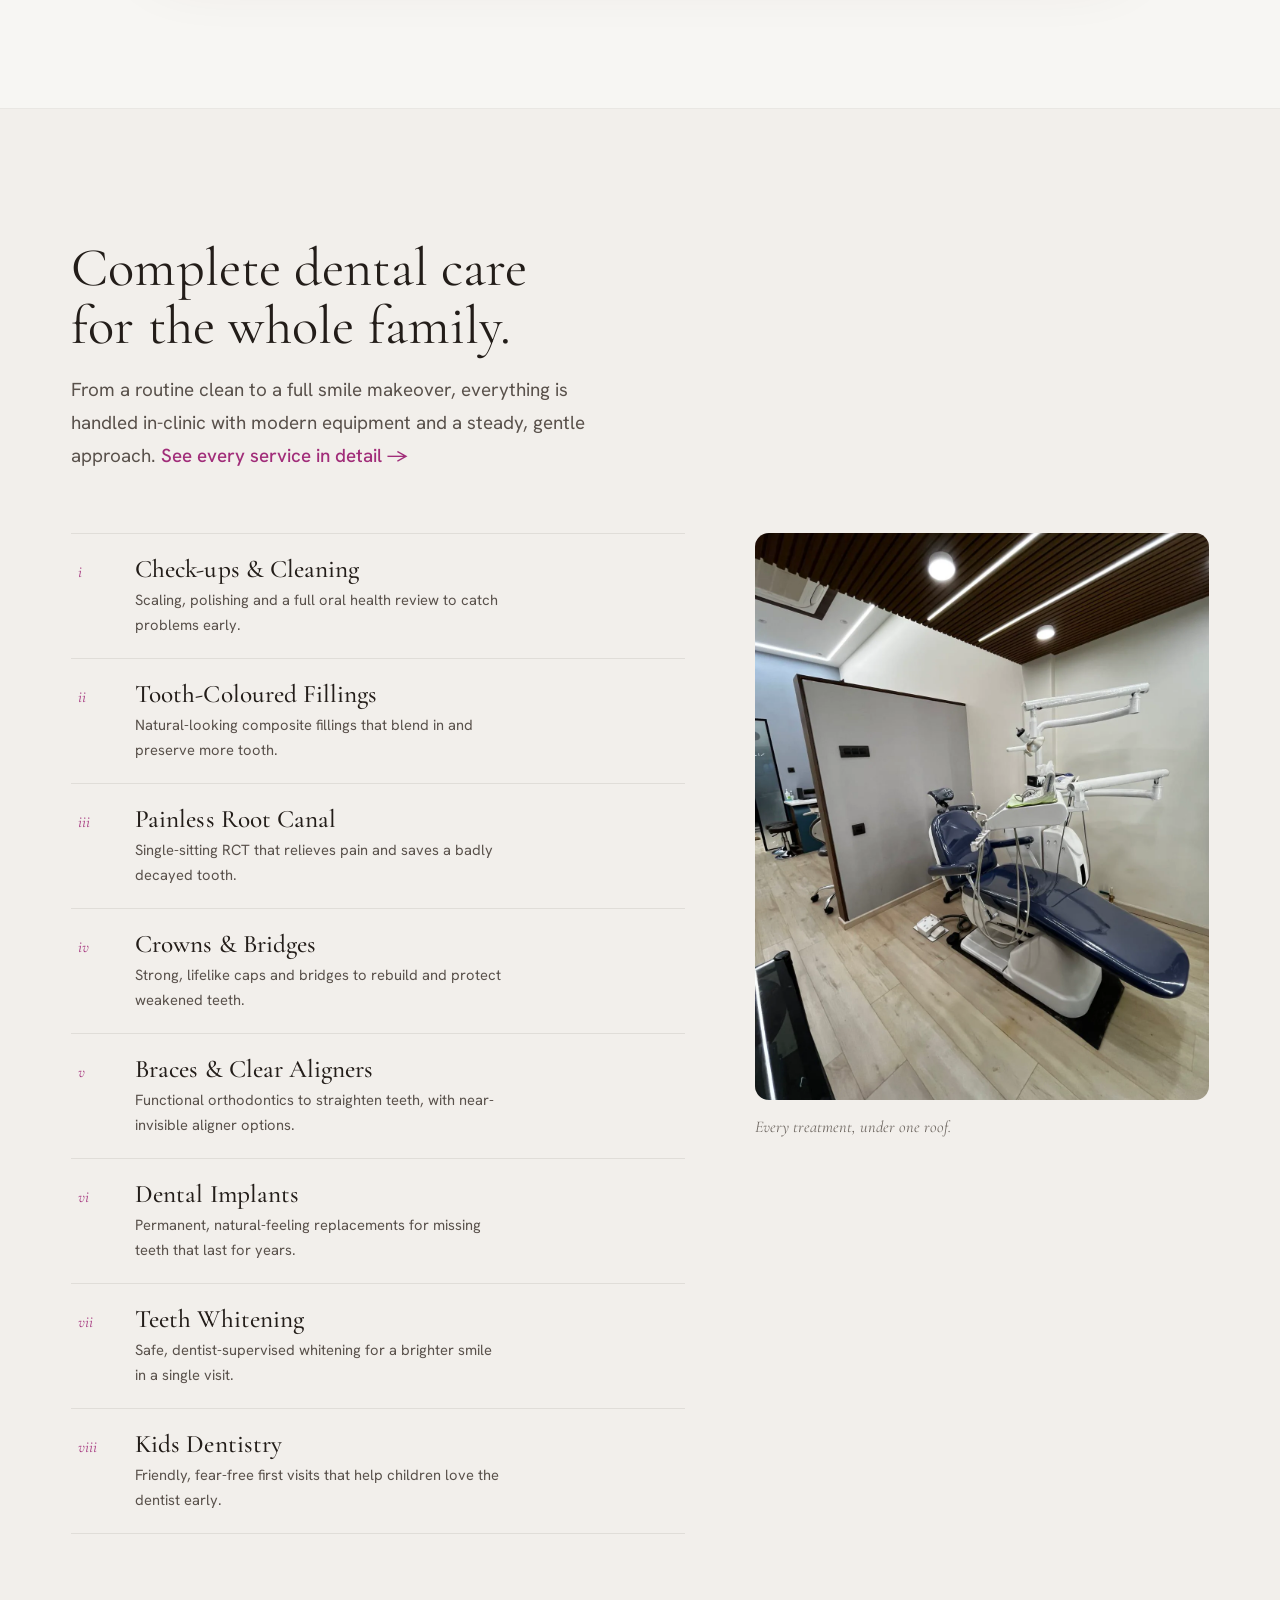
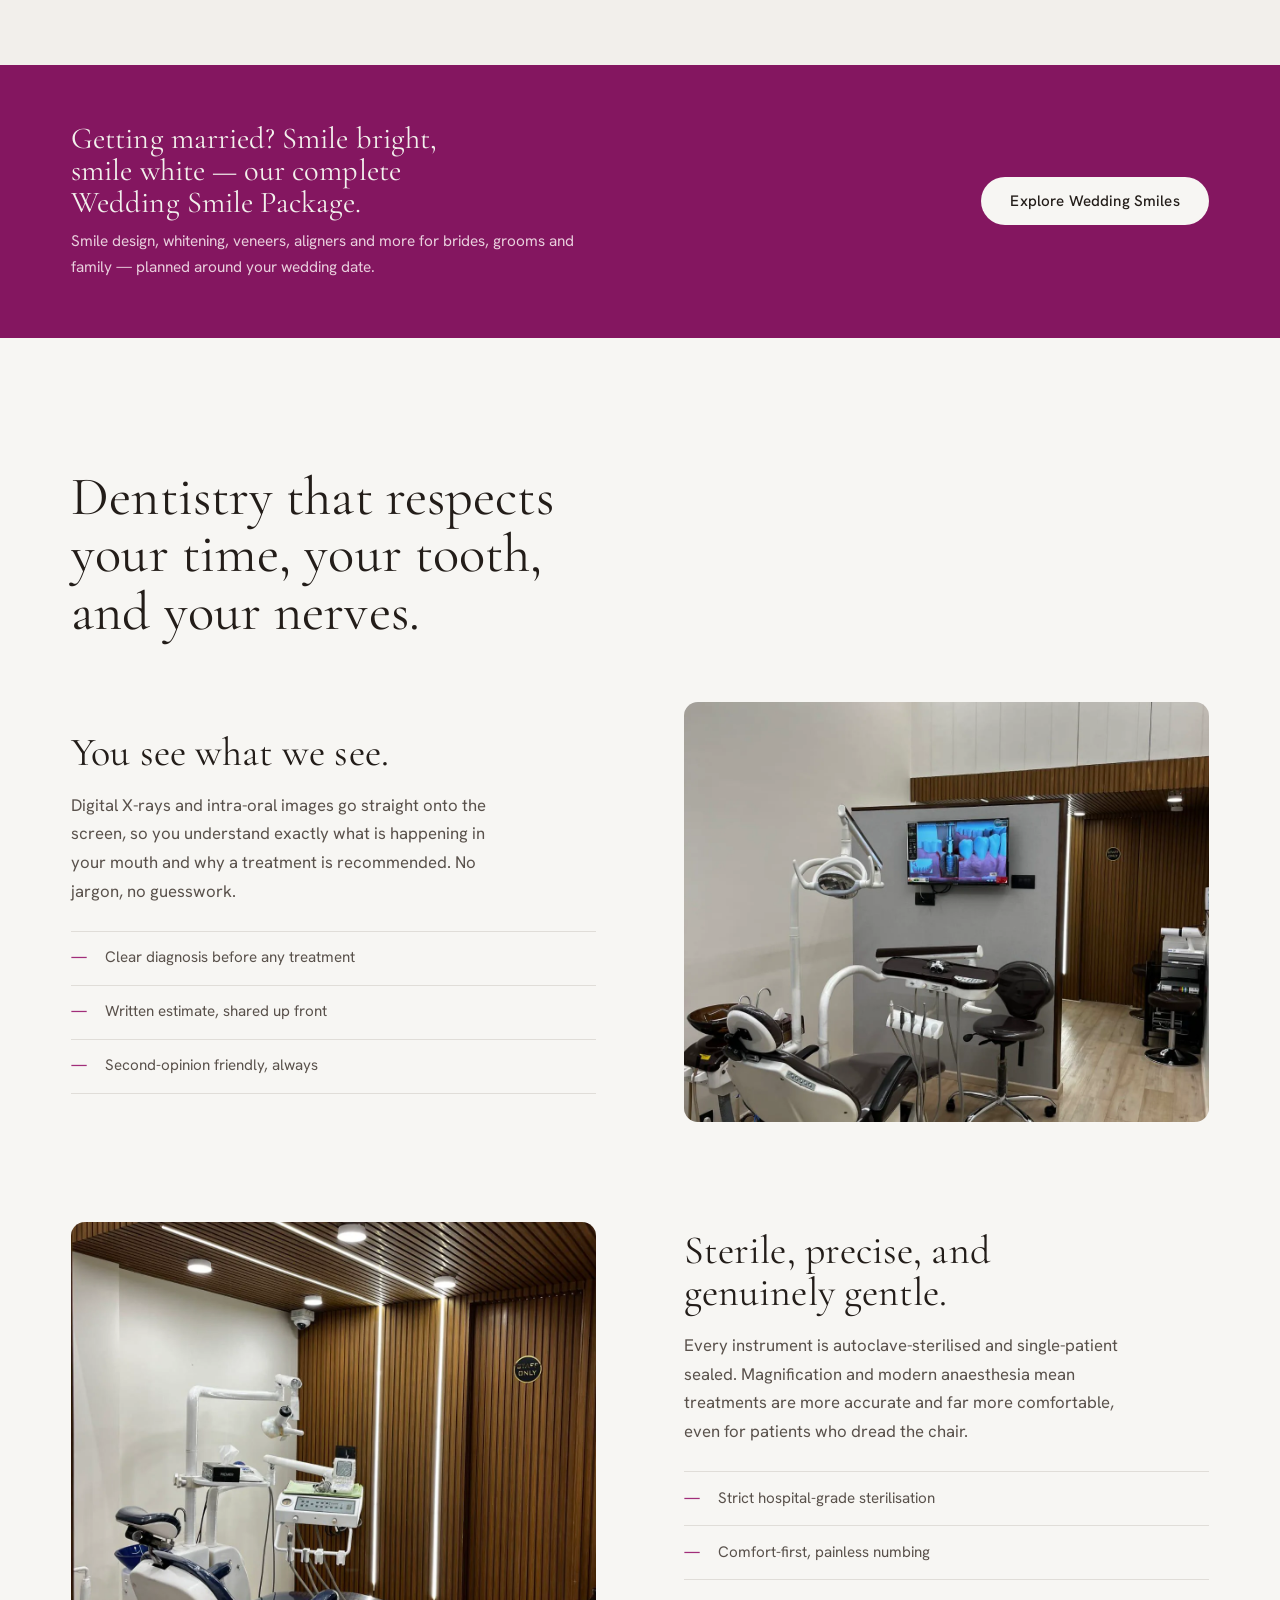
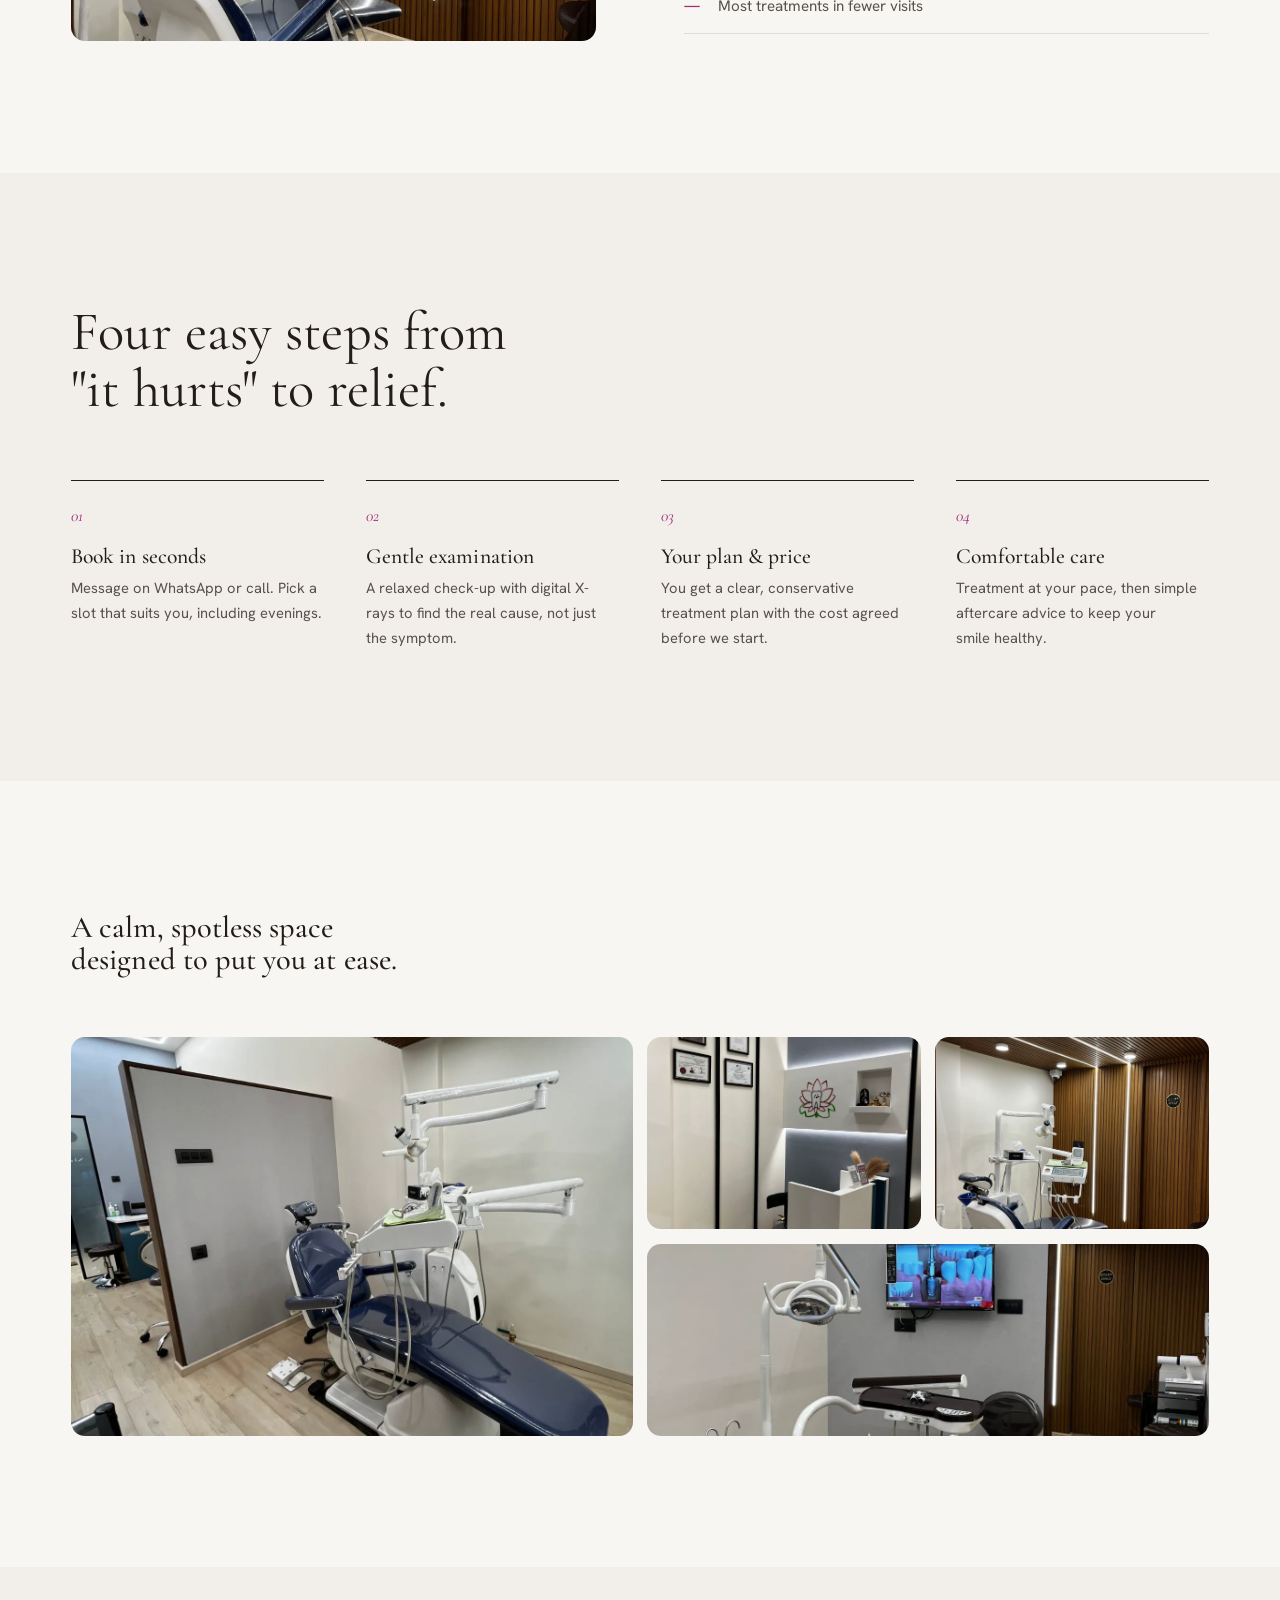
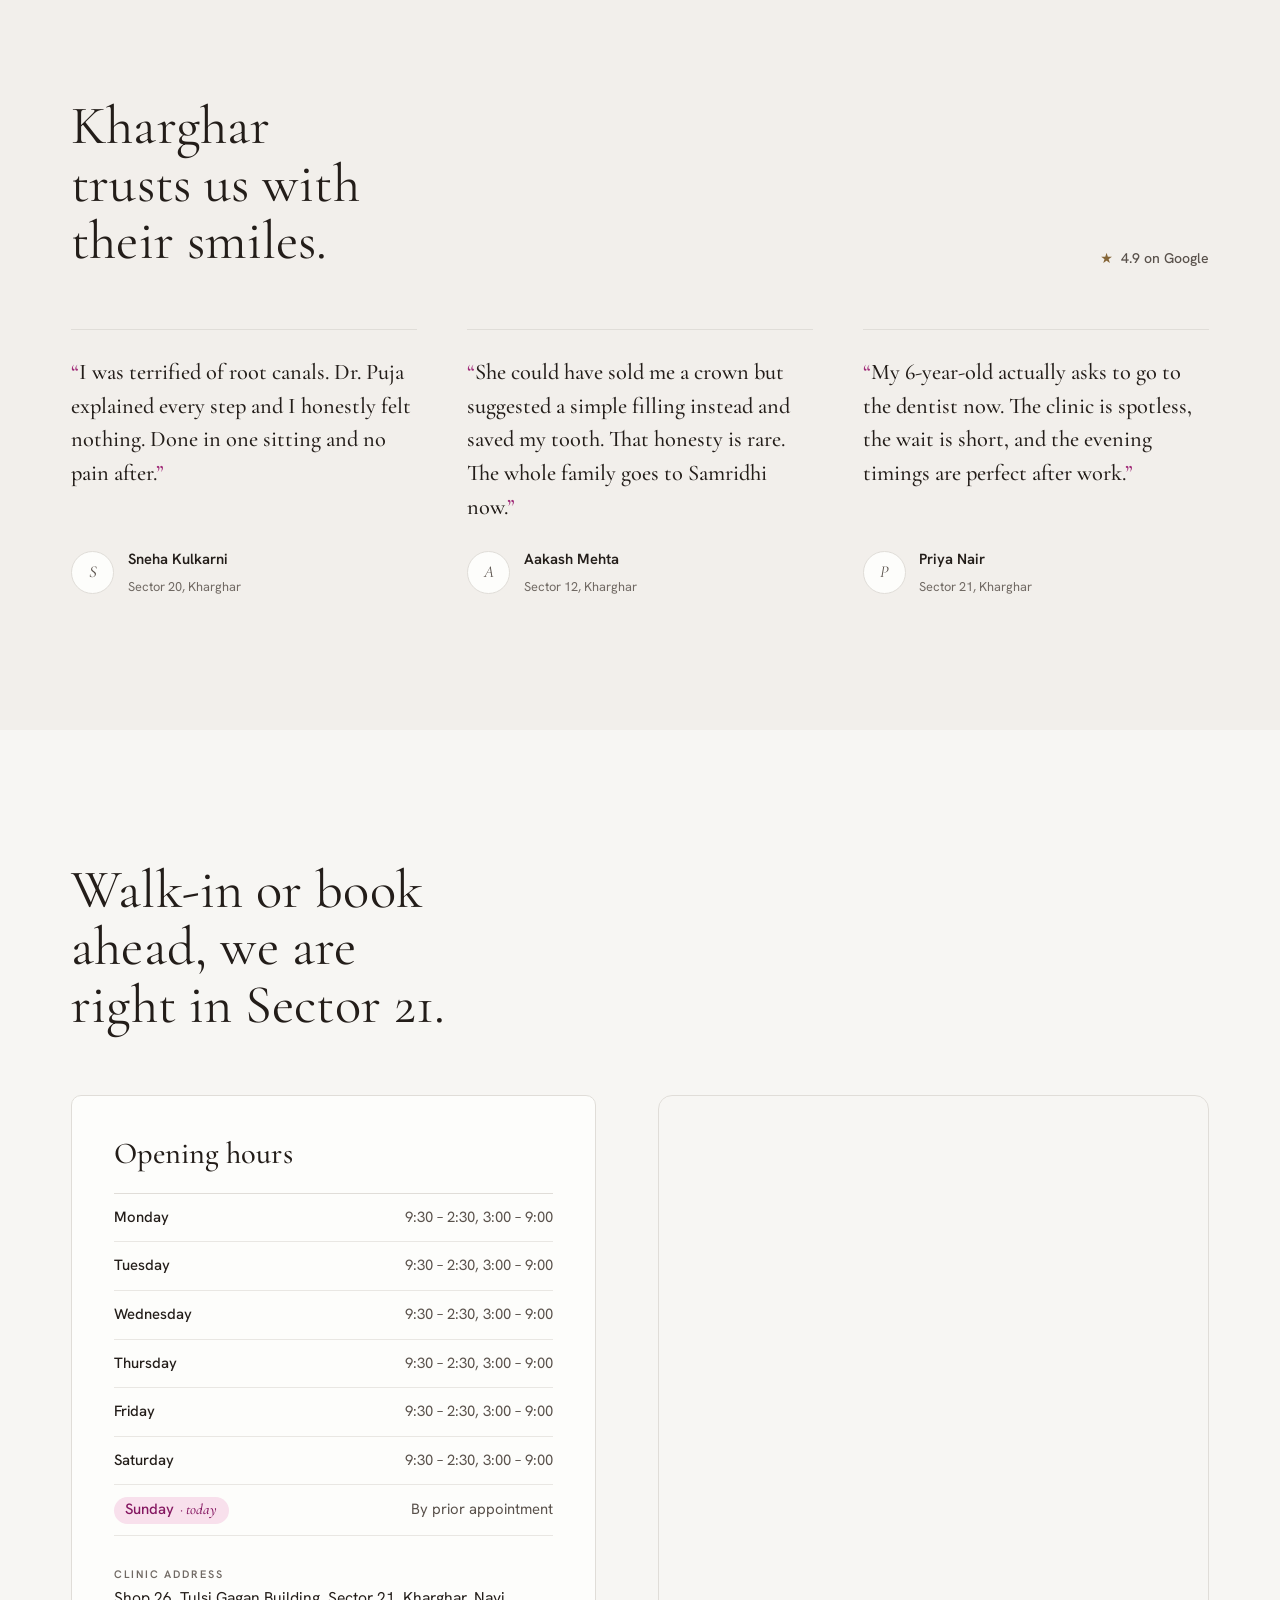
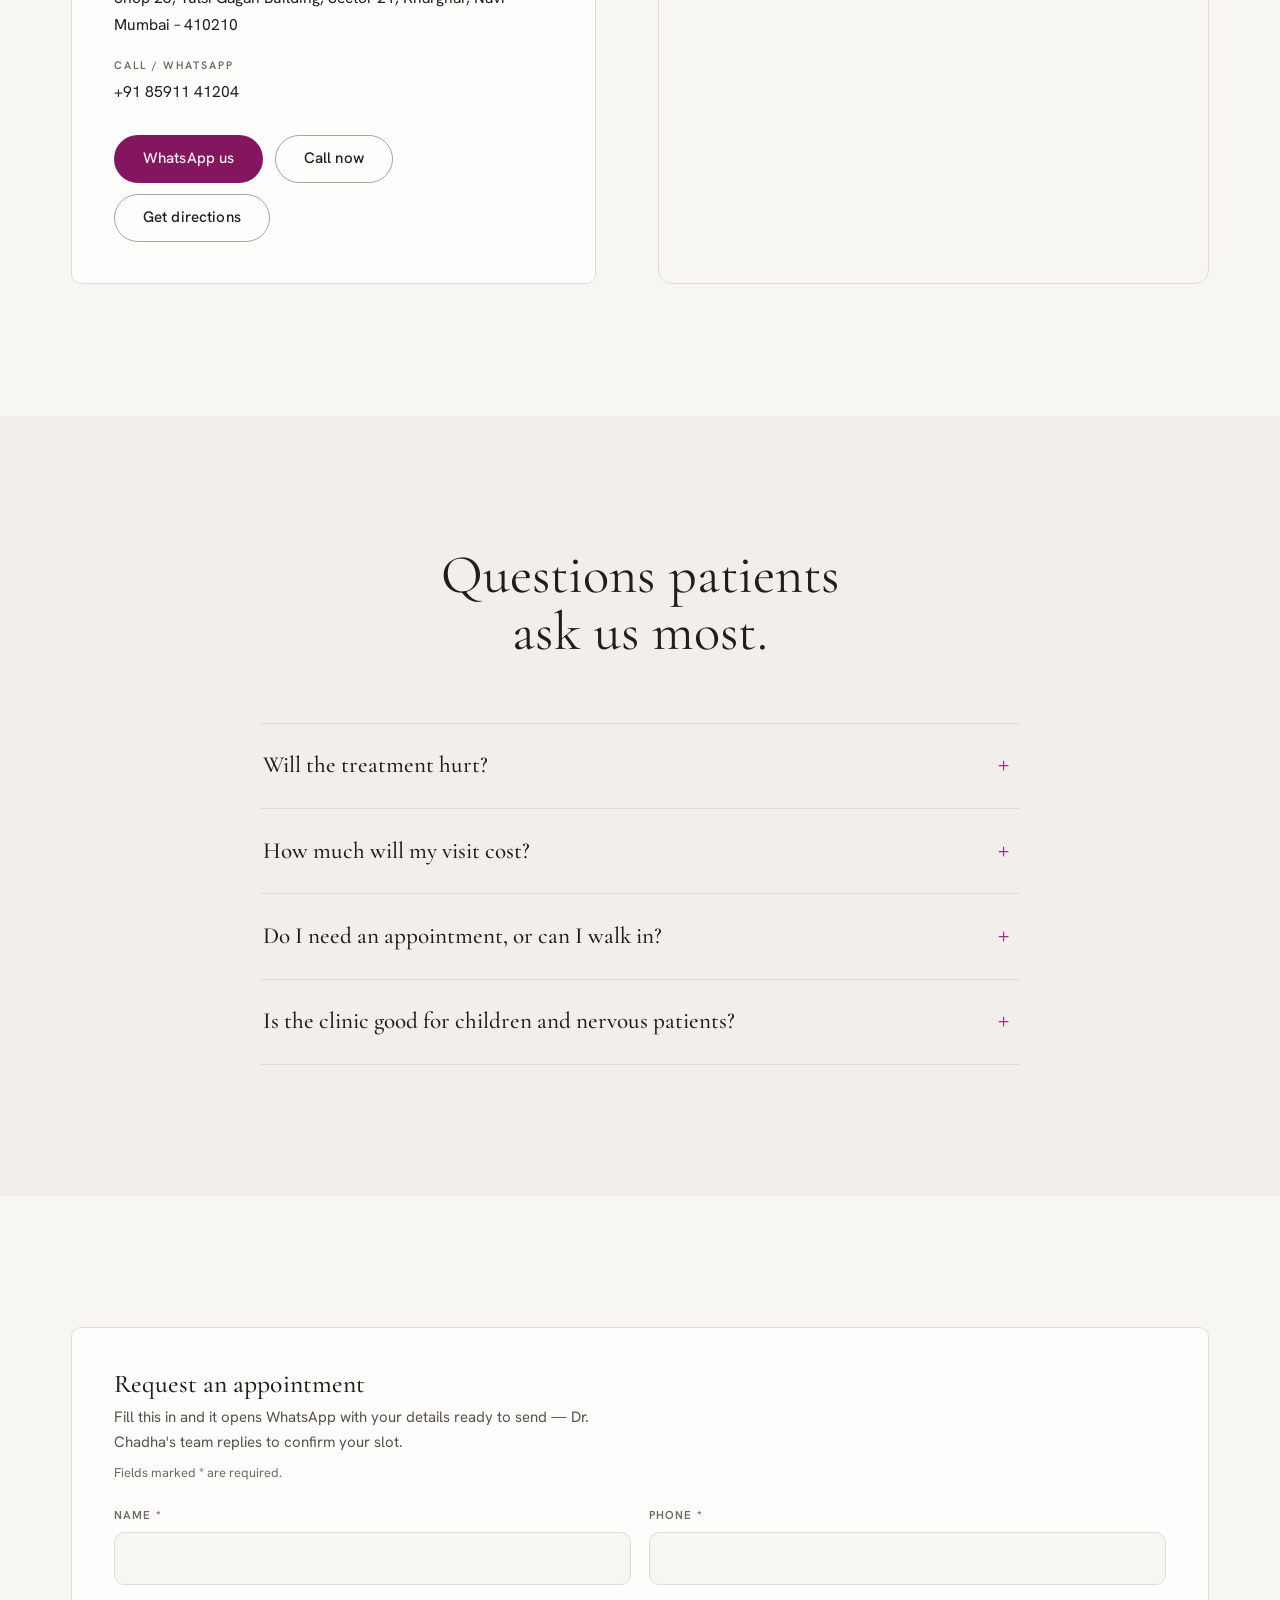
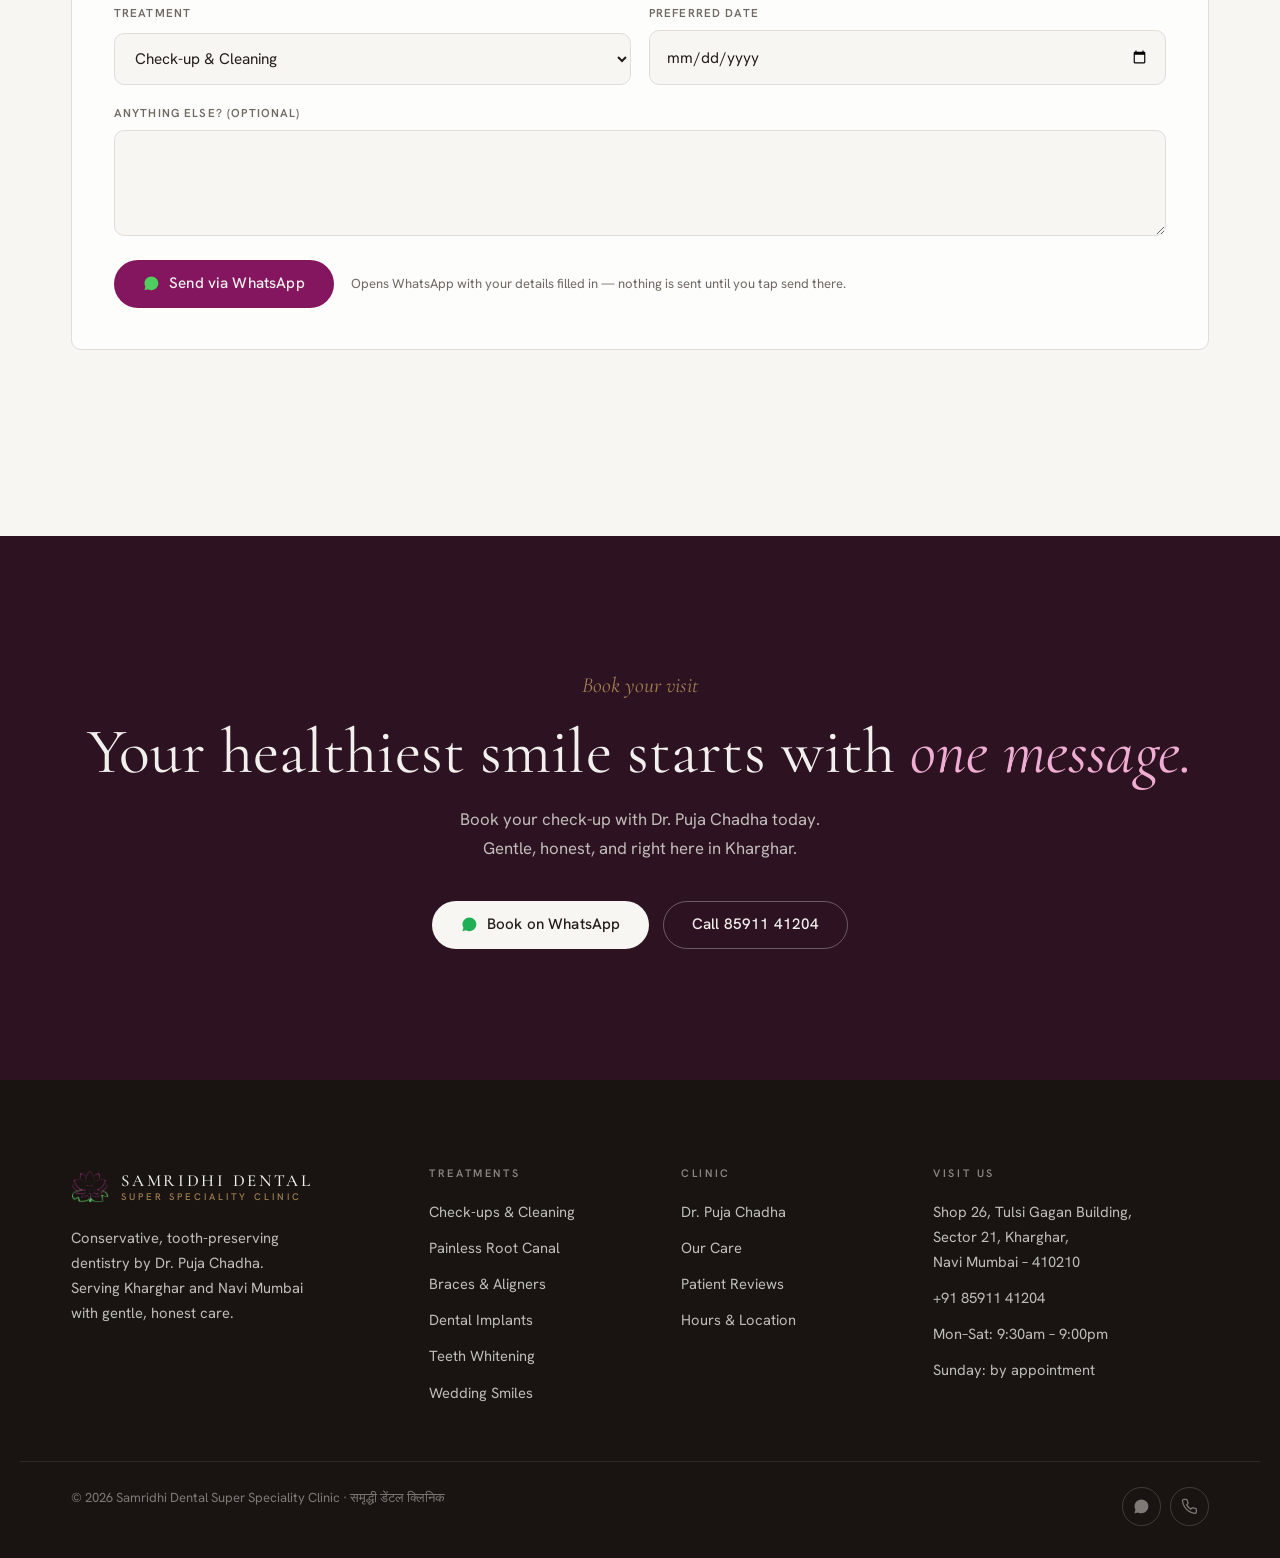
==== commit 4ef0f02b: "Commit to logo colors sitewide and add a full services page - Promote the lotus magenta and leaf gre" ====
--- a/index.html
+++ b/index.html
@@ -124,7 +124,7 @@
     </a>
 
     <nav class="nav" aria-label="Primary">
-      <a href="#treatments">Treatments</a>
+      <a href="services.html">Treatments</a>
       <a href="#about">Dr. Chadha</a>
       <a href="wedding.html">Weddings</a>
       <a href="#approach">Our Care</a>
@@ -146,7 +146,7 @@
 
 <!-- mobile drawer -->
 <div class="drawer" id="drawer">
-  <a href="#treatments">Treatments</a>
+  <a href="services.html">Treatments</a>
   <a href="#about">Dr. Puja Chadha</a>
   <a href="wedding.html">Wedding Smiles</a>
   <a href="#approach">Our Care</a>
@@ -263,7 +263,7 @@
   <div class="wrap">
     <div class="section-head" data-reveal>
       <h2 class="h-section">Complete dental care for the whole family.</h2>
-      <p class="lede">From a routine clean to a full smile makeover, everything is handled in-clinic with modern equipment and a steady, gentle approach.</p>
+      <p class="lede">From a routine clean to a full smile makeover, everything is handled in-clinic with modern equipment and a steady, gentle approach. <a href="services.html" style="color:var(--rose);font-weight:500">See every service in detail →</a></p>
     </div>
 
     <div class="menu__grid">
@@ -326,7 +326,7 @@
       <h2 class="h-sub">Getting married? Smile bright, smile white — our complete Wedding Smile Package.</h2>
       <p>Smile design, whitening, veneers, aligners and more for brides, grooms and family — planned around your wedding date.</p>
     </div>
-    <a href="wedding.html" class="btn btn--dark">Explore Wedding Smiles</a>
+    <a href="wedding.html" class="btn btn--ivory">Explore Wedding Smiles</a>
   </div>
 </section>
 
@@ -584,11 +584,11 @@
     <div>
       <h4>Treatments</h4>
       <ul>
-        <li><a href="#treatments">Check-ups &amp; Cleaning</a></li>
-        <li><a href="#treatments">Painless Root Canal</a></li>
-        <li><a href="#treatments">Braces &amp; Aligners</a></li>
-        <li><a href="#treatments">Dental Implants</a></li>
-        <li><a href="#treatments">Teeth Whitening</a></li>
+        <li><a href="services.html#checkups">Check-ups &amp; Cleaning</a></li>
+        <li><a href="services.html#root-canal">Painless Root Canal</a></li>
+        <li><a href="services.html#braces">Braces &amp; Aligners</a></li>
+        <li><a href="services.html#implants">Dental Implants</a></li>
+        <li><a href="services.html#whitening">Teeth Whitening</a></li>
         <li><a href="wedding.html">Wedding Smiles</a></li>
       </ul>
     </div>
--- a/styles.css
+++ b/styles.css
@@ -23,11 +23,14 @@
   --on-dark:   oklch(0.955 0.005 85);
   --on-dark-soft: oklch(0.80 0.008 80);
 
-  /* Accents — used in whispers */
+  /* Accents — the clinic's own logo colors, committed */
   --gold: oklch(0.53 0.075 75); /* darkened from 0.60 — was 3.49:1 on bg-alt, now 4.67:1 (WCAG AA) */
   --gold-on-dark: oklch(0.62 0.075 75); /* separate lighter value for gold-on-dark contexts (footer, CTA) */
-  --rose: oklch(0.545 0.105 10);
-  --rose-soft: oklch(0.93 0.018 15);
+  --rose: oklch(0.50 0.17 345);       /* lotus magenta from the logo petals — 6.1:1 on bg */
+  --rose-deep: oklch(0.42 0.16 345);  /* button/band surface — on-dark text reads 8.1:1 */
+  --rose-soft: oklch(0.93 0.03 345);  /* magenta-tinted wash */
+  --plum: oklch(0.23 0.05 345);       /* CTA band — a magenta-warmed dark, gold reads 4.67:1 */
+  --leaf: oklch(0.55 0.15 145);       /* lotus leaf green — small non-text signals only */
 
   /* Type */
   --display: "Cormorant Garamond", Georgia, "Times New Roman", serif;
@@ -76,7 +79,7 @@
 a { color: inherit; text-decoration: none; }
 button { font: inherit; color: inherit; cursor: pointer; background: none; border: 0; }
 ul { list-style: none; padding: 0; }
-:focus-visible { outline: 2px solid var(--ink); outline-offset: 3px; border-radius: 3px; }
+:focus-visible { outline: 2px solid var(--rose); outline-offset: 3px; border-radius: 3px; }
 
 ::selection { background: var(--rose-soft); color: var(--ink); }
 
@@ -126,8 +129,8 @@
   transition: transform .3s var(--ease), background-color .3s var(--ease), border-color .3s var(--ease), color .3s var(--ease);
 }
 .btn svg { width: 1.1em; height: 1.1em; flex: none; }
-.btn--dark { background: var(--dark); color: var(--on-dark); }
-.btn--dark:hover { background: var(--dark-deep); transform: translateY(-1px); }
+.btn--dark { background: var(--rose-deep); color: var(--on-dark); }
+.btn--dark:hover { background: oklch(0.36 0.15 345); transform: translateY(-1px); }
 .btn--dark .wa-glyph { color: #4fce5d; }
 .btn--outline { background: transparent; color: var(--ink); border-color: oklch(0.72 0.01 70); }
 .btn--outline:hover { border-color: var(--ink); transform: translateY(-1px); }
@@ -171,7 +174,7 @@
 .nav a { position: relative; font-size: 0.92rem; font-weight: 500; color: var(--ink-soft); transition: color .25s; padding-block: 0.3rem; }
 .nav a::after {
   content: ""; position: absolute; left: 0; right: 0; bottom: 0; height: 1px;
-  background: var(--ink); transform: scaleX(0); transform-origin: left;
+  background: var(--rose); transform: scaleX(0); transform-origin: left;
   transition: transform .35s var(--ease);
 }
 .nav a:hover { color: var(--ink); }
@@ -200,7 +203,7 @@
 .hero__meta .live { display: inline-flex; align-items: center; gap: 0.45rem; color: var(--ink-soft); font-weight: 500; }
 .hero__meta .live::before {
   content: ""; width: 0.45rem; height: 0.45rem; border-radius: 50%;
-  background: var(--rose); animation: pulse 2.4s var(--ease-soft) infinite;
+  background: var(--leaf); animation: pulse 2.4s var(--ease-soft) infinite;
 }
 .hero__meta .sep { color: var(--line); }
 
@@ -225,7 +228,7 @@
 /* ============================================================
    Trust badges — quiet pills on a band
    ============================================================ */
-.badges { border-block: 1px solid var(--line-soft); padding-block: 1.6rem; background: var(--bg-alt); }
+.badges { border-block: 1px solid oklch(0.89 0.03 345); padding-block: 1.6rem; background: var(--rose-soft); }
 .badges__row { display: flex; flex-wrap: wrap; justify-content: center; gap: 0.8rem 1rem; }
 .badge {
   display: inline-flex; align-items: center; gap: 0.55rem;
@@ -347,7 +350,7 @@
   cursor: default;
 }
 .menu__row:hover { background: var(--surface); padding-left: 0.9rem; }
-.menu__row .idx { font-family: var(--display); font-style: italic; font-size: 1rem; color: var(--gold); }
+.menu__row .idx { font-family: var(--display); font-style: italic; font-size: 1rem; color: var(--rose); }
 .menu__row h3 { font-size: clamp(1.25rem, 1.1rem + 0.6vw, 1.6rem); font-weight: 500; margin-bottom: 0.25rem; }
 .menu__row p { font-size: 0.92rem; color: var(--ink-soft); max-width: 46ch; }
 
@@ -363,13 +366,14 @@
 /* ============================================================
    Approach — feature rows
    ============================================================ */
-.feature { display: grid; grid-template-columns: 1fr 1fr; gap: clamp(2.5rem, 1.5rem + 5vw, 6rem); align-items: center; }
+.feature { display: grid; grid-template-columns: 1fr 1fr; gap: clamp(2.5rem, 1.5rem + 5vw, 6rem); align-items: center; scroll-margin-top: 7rem; }
 .feature + .feature { margin-top: clamp(4rem, 3rem + 4vw, 7rem); }
 .feature:nth-child(even) .feature__media { order: 1; }
 .feature__media { border-radius: var(--r-img); overflow: hidden; aspect-ratio: 5 / 4; }
 .feature__media img { width: 100%; height: 100%; object-fit: cover; transition: transform 1s var(--ease); }
 .feature__media:hover img { transform: scale(1.035); }
-.feature h3 { font-size: clamp(1.7rem, 1.3rem + 1.6vw, 2.5rem); font-weight: 400; margin-bottom: 1.1rem; }
+.feature h3, .feature h2 { font-size: clamp(1.7rem, 1.3rem + 1.6vw, 2.5rem); font-weight: 400; margin-bottom: 1.1rem; }
+.feature__num { display: block; font-family: var(--display); font-style: italic; font-size: 1.05rem; color: var(--rose); margin-bottom: 0.7rem; }
 .feature > div > p { color: var(--ink-soft); max-width: 50ch; }
 .feature ul { margin-top: 1.6rem; border-top: 1px solid var(--line); }
 .feature ul li {
@@ -387,7 +391,7 @@
 .step__n {
   counter-increment: step;
   font-family: var(--display); font-style: italic; font-weight: 400;
-  font-size: 1.05rem; color: var(--gold); margin-bottom: 0.9rem; display: block;
+  font-size: 1.05rem; color: var(--rose); margin-bottom: 0.9rem; display: block;
 }
 .step__n::before { content: "0" counter(step); }
 .step h3 { font-size: 1.35rem; font-weight: 500; margin-bottom: 0.45rem; }
@@ -398,6 +402,11 @@
    ============================================================ */
 .gallery { display: grid; grid-template-columns: repeat(4, 1fr); grid-auto-rows: 12rem; gap: 0.9rem; }
 .gallery figure { overflow: hidden; border-radius: var(--r-img); position: relative; }
+.gallery figure::after {
+  content: ""; position: absolute; inset: 0; pointer-events: none;
+  background: oklch(0.42 0.16 345 / 0.14); opacity: 0; transition: opacity .5s var(--ease-soft);
+}
+.gallery figure:hover::after { opacity: 1; }
 .gallery img { width: 100%; height: 100%; object-fit: cover; transition: transform .9s var(--ease); }
 .gallery figure:hover img { transform: scale(1.05); }
 .gallery .g-tall { grid-row: span 2; }
@@ -441,10 +450,13 @@
 .hours-list li { display: flex; justify-content: space-between; gap: 1rem; padding: 0.7rem 0; border-bottom: 1px solid var(--line-soft); font-size: 0.93rem; }
 .hours-list .day { font-weight: 500; }
 .hours-list .time { color: var(--ink-soft); text-align: right; font-variant-numeric: tabular-nums; }
-.hours-list li.is-today .day { color: var(--rose); }
+.hours-list li.is-today .day {
+  background: var(--rose-soft); color: var(--rose-deep);
+  padding: 0.05rem 0.7rem; border-radius: var(--r-pill);
+}
 .hours-list li.is-today .day::after {
   content: "· today"; font-style: italic; font-family: var(--display);
-  margin-left: 0.4rem; color: var(--rose);
+  margin-left: 0.4rem;
 }
 .contact-rows { display: grid; gap: 1.1rem; margin-bottom: 1.8rem; }
 .contact-row small { display: block; font-size: 0.68rem; color: var(--ink-faint); text-transform: uppercase; letter-spacing: 0.18em; font-weight: 600; margin-bottom: 0.15rem; }
@@ -474,7 +486,7 @@
   background: var(--bg); border: 1px solid var(--line); border-radius: var(--r-panel);
   padding: 0.8rem 1rem; width: 100%; transition: border-color .25s var(--ease);
 }
-.appt-form input:focus, .appt-form select:focus, .appt-form textarea:focus { outline: none; border-color: var(--ink-soft); }
+.appt-form input:focus, .appt-form select:focus, .appt-form textarea:focus { outline: none; border-color: var(--rose); }
 .appt-form textarea { resize: vertical; min-height: 5rem; }
 .appt-form__submit { display: flex; align-items: center; gap: 1.1rem; flex-wrap: wrap; margin-top: 0.4rem; }
 .appt-form__note { font-size: 0.82rem; color: var(--ink-faint); }
@@ -498,7 +510,7 @@
 .faq summary::-webkit-details-marker { display: none; }
 .faq summary .plus {
   flex: none; width: 1.6rem; height: 1.6rem; display: grid; place-items: center;
-  color: var(--ink-faint); transition: transform .4s var(--ease), color .3s;
+  color: var(--rose); transition: transform .4s var(--ease), color .3s;
 }
 .faq details[open] summary .plus { transform: rotate(135deg); color: var(--rose); }
 .faq summary .plus svg { width: 0.95rem; height: 0.95rem; }
@@ -508,13 +520,13 @@
 /* ============================================================
    CTA — flat espresso band
    ============================================================ */
-.cta { background: var(--dark); color: var(--on-dark); text-align: center; }
+.cta { background: var(--plum); color: var(--on-dark); text-align: center; }
 .cta__lede {
   display: block; font-family: var(--display); font-style: italic; font-weight: 400;
   font-size: clamp(1.1rem, 1rem + 0.6vw, 1.35rem); color: var(--gold-on-dark); margin-bottom: 0.9rem;
 }
 .cta h2 { color: var(--on-dark); font-size: clamp(2.2rem, 1.5rem + 3.4vw, 4rem); font-weight: 400; margin-bottom: 1.2rem; }
-.cta h2 em { color: oklch(0.78 0.06 15); }
+.cta h2 em { color: oklch(0.82 0.09 345); }
 .cta p { color: var(--on-dark-soft); max-width: 46ch; margin: 0 auto 2.4rem; }
 .cta__actions { display: flex; flex-wrap: wrap; gap: 0.85rem; justify-content: center; }
 
@@ -639,8 +651,7 @@
    Wedding Smile Package
    ============================================================ */
 .promo-band {
-  border-block: 1px solid var(--line-soft);
-  background: linear-gradient(120deg, var(--rose-soft), var(--bg-alt));
+  background: var(--rose-deep);
   padding-block: clamp(2.4rem, 1.9rem + 2.5vw, 3.6rem);
 }
 .promo-band__inner {
@@ -648,9 +659,8 @@
   gap: 1.6rem 2.5rem;
 }
 .promo-band__copy { max-width: 56ch; }
-.promo-band .kicker { margin-bottom: 0.7rem; }
-.promo-band h2 { font-size: clamp(1.4rem, 1.15rem + 1vw, 1.9rem); font-weight: 400; margin-bottom: 0.5rem; }
-.promo-band p { color: var(--ink-soft); font-size: 0.96rem; }
+.promo-band h2 { font-size: clamp(1.4rem, 1.15rem + 1vw, 1.9rem); font-weight: 400; margin-bottom: 0.5rem; color: var(--on-dark); }
+.promo-band p { color: oklch(0.88 0.035 345); font-size: 0.96rem; }
 
 @media (min-width: 1021px) {
   .hero--wedding .hero__grid { grid-template-columns: 1.2fr 0.8fr; }
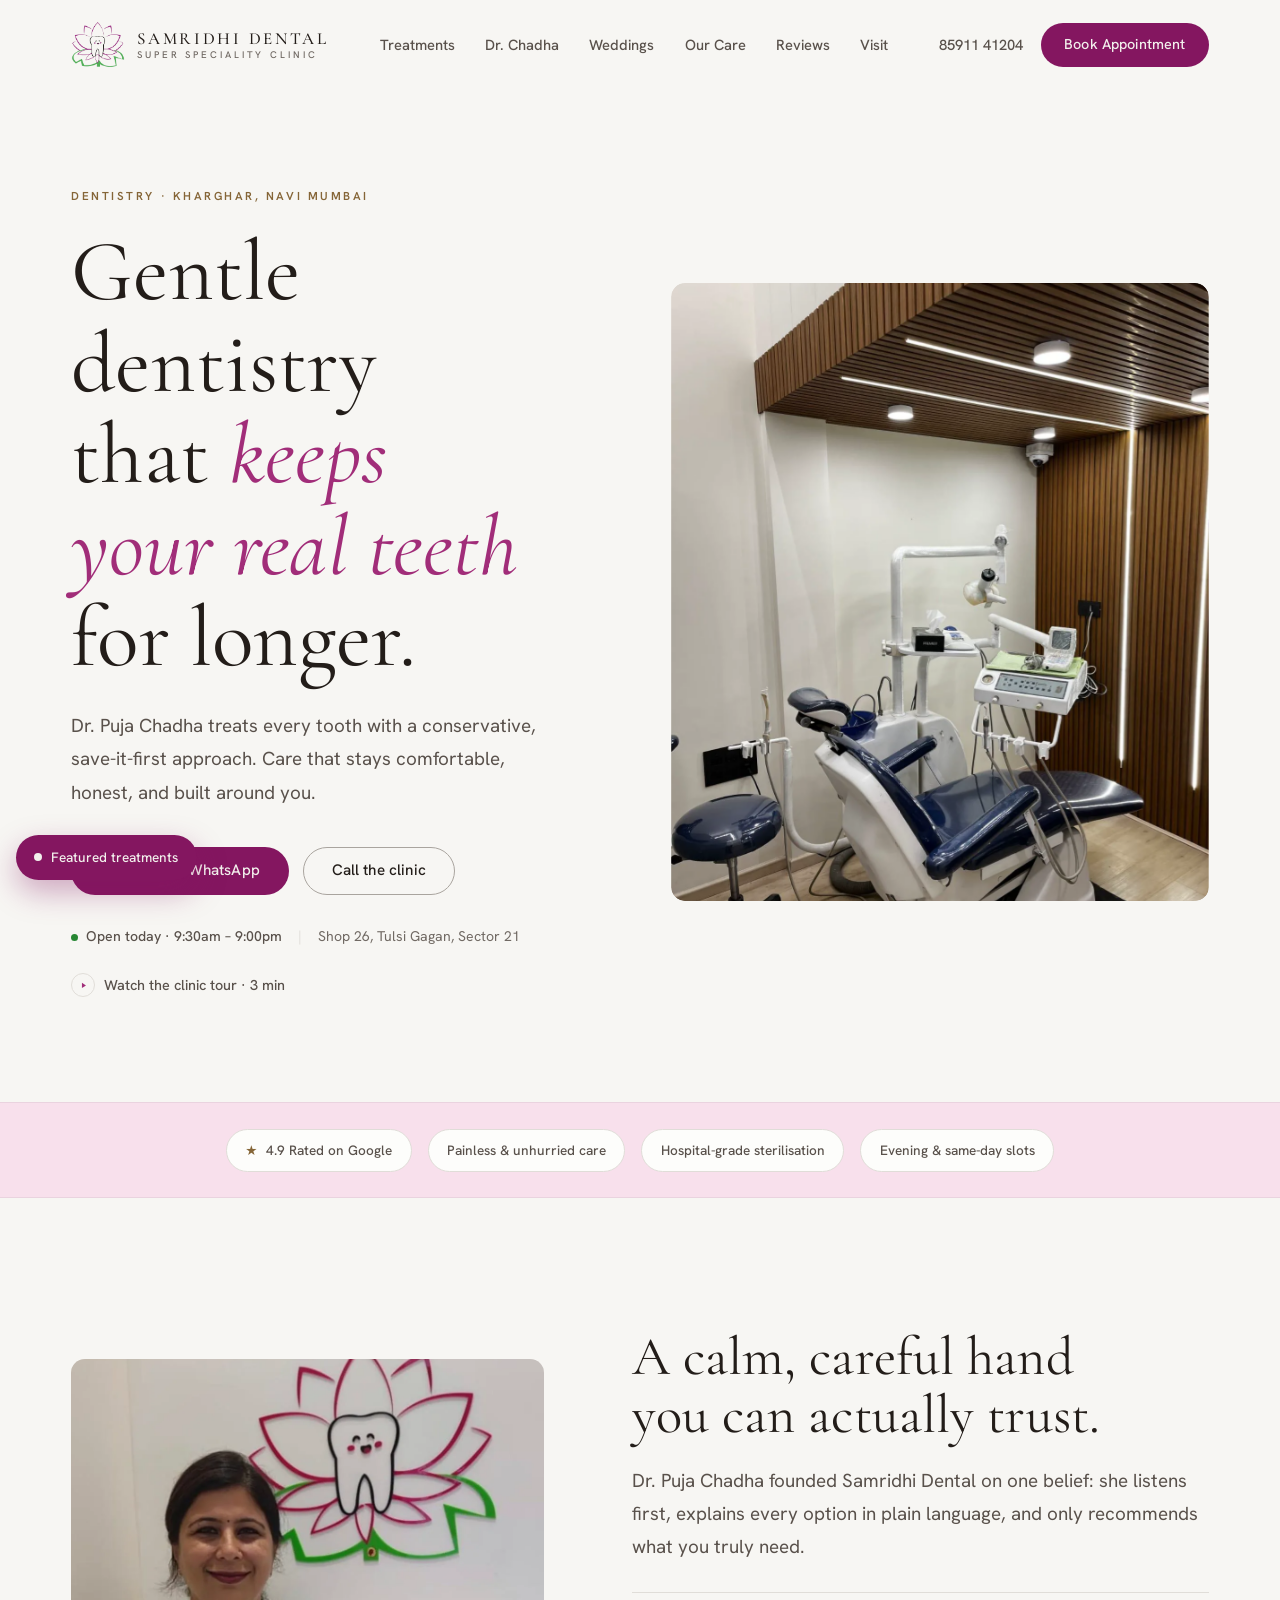
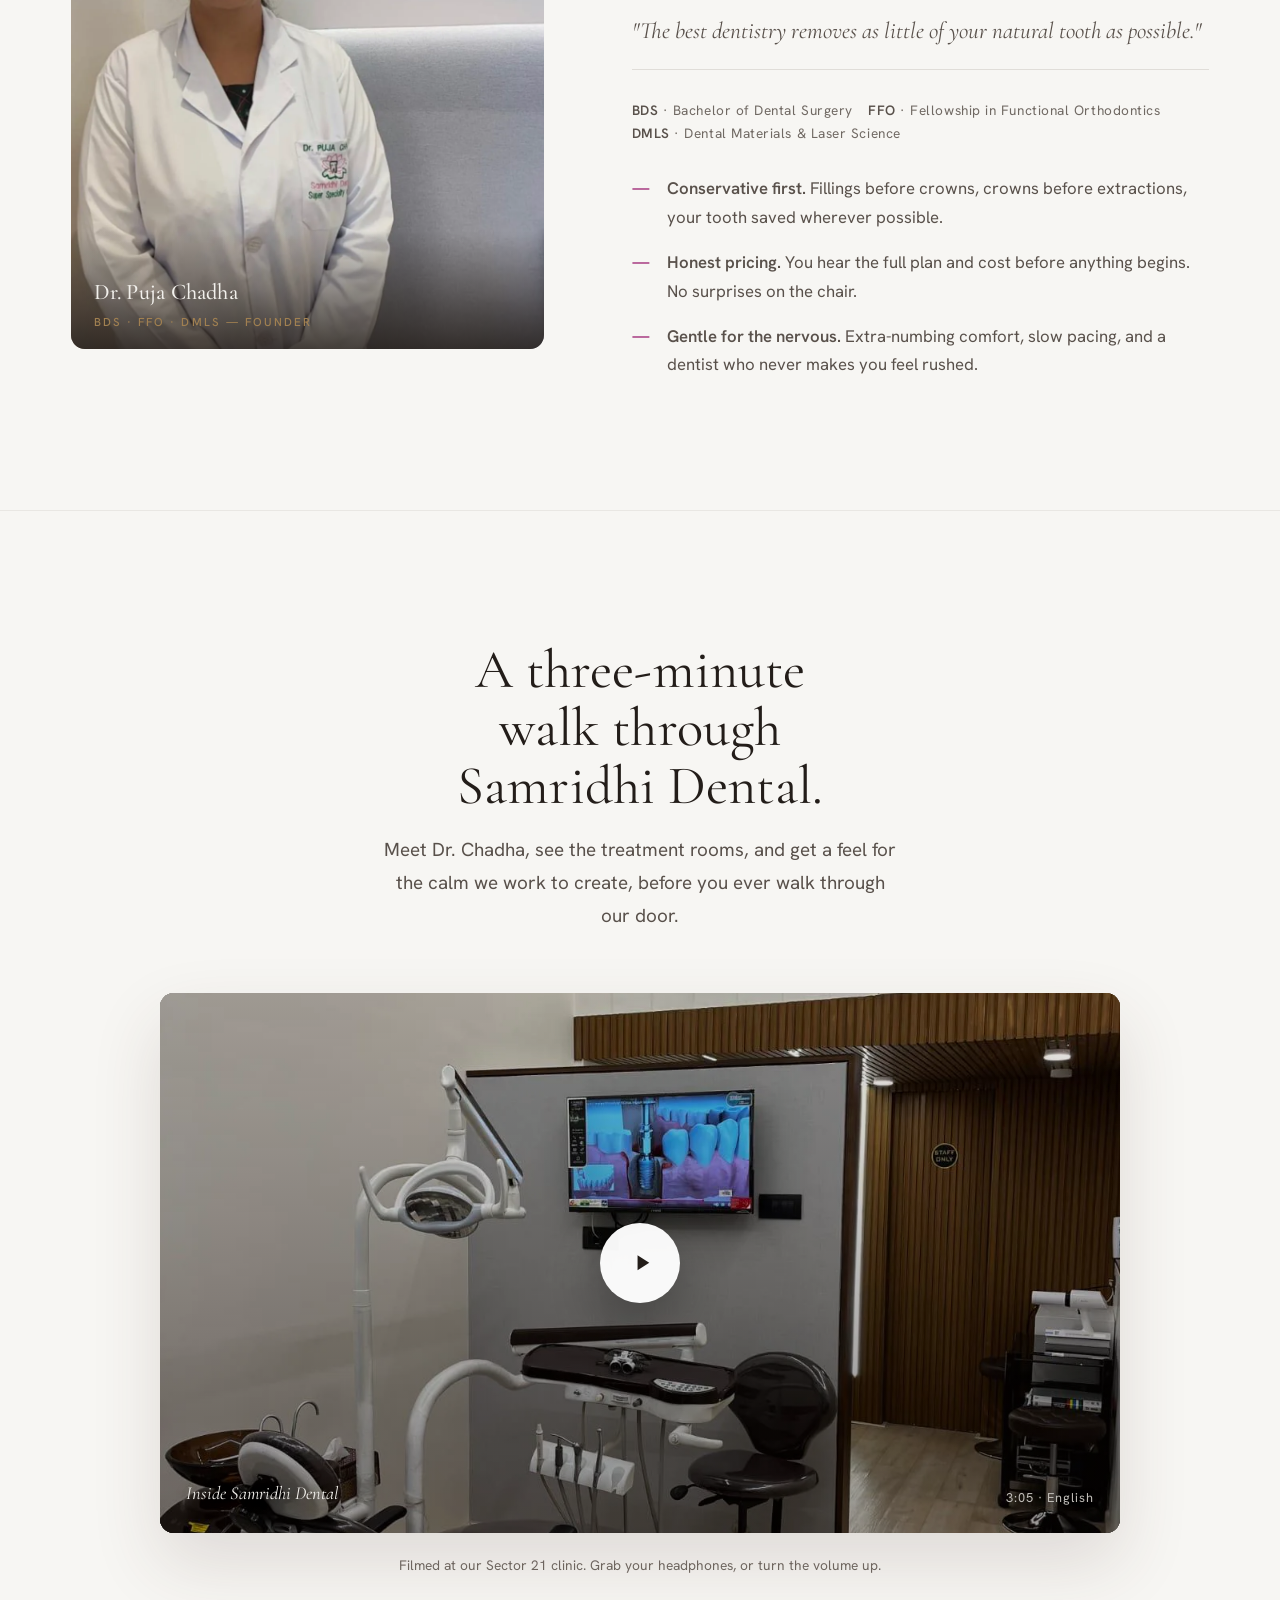
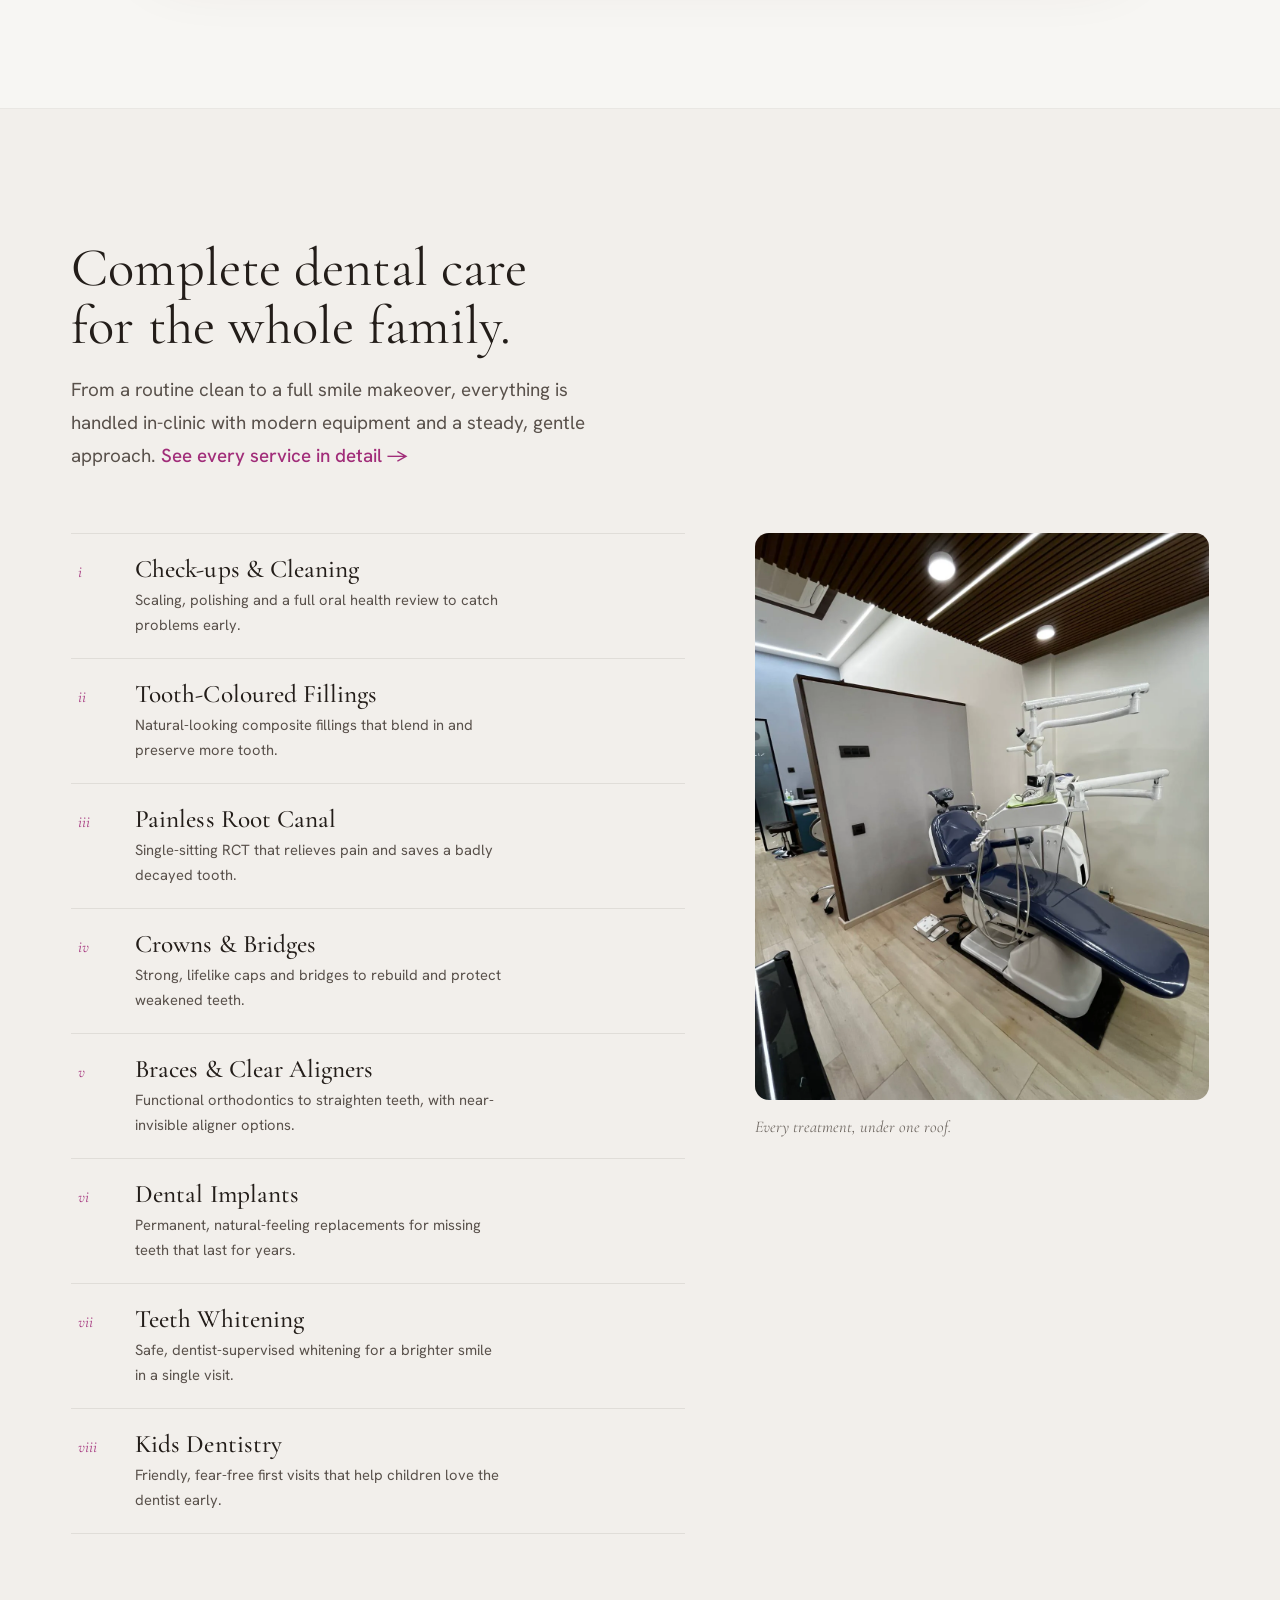
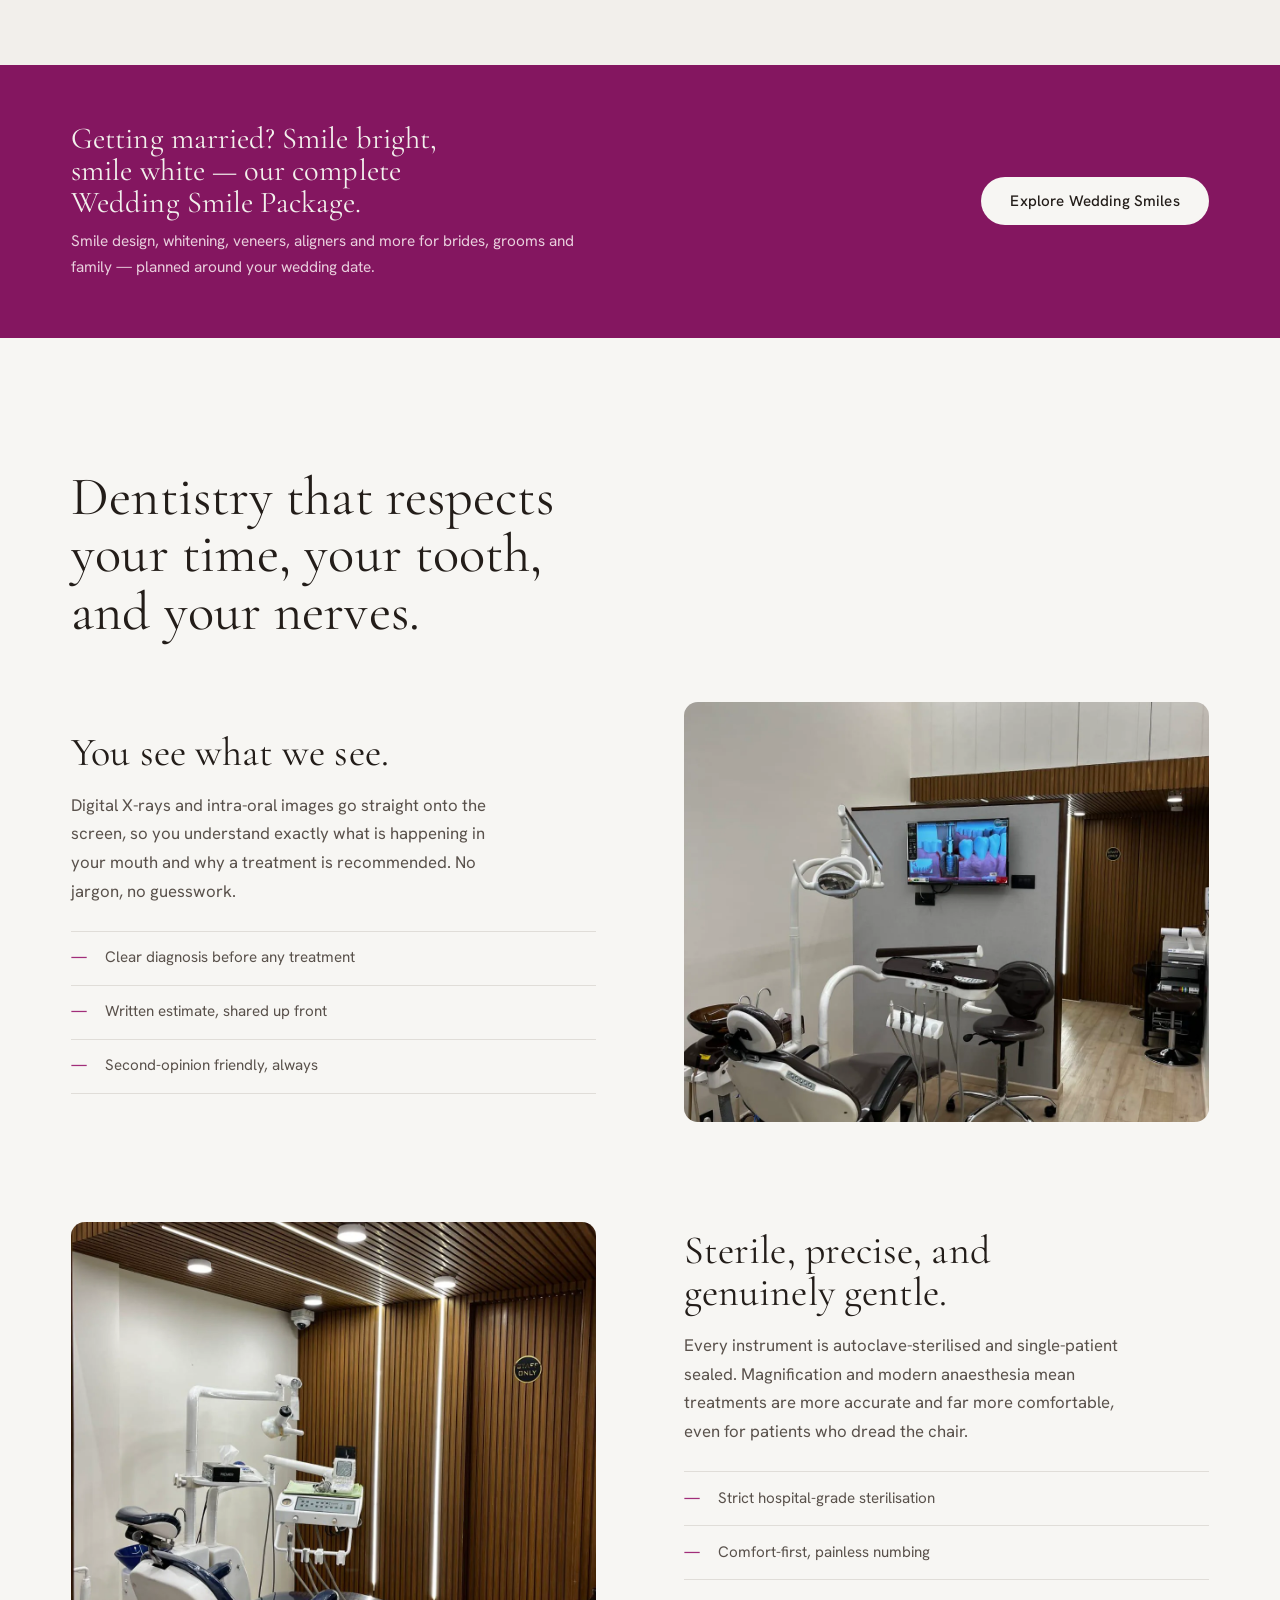
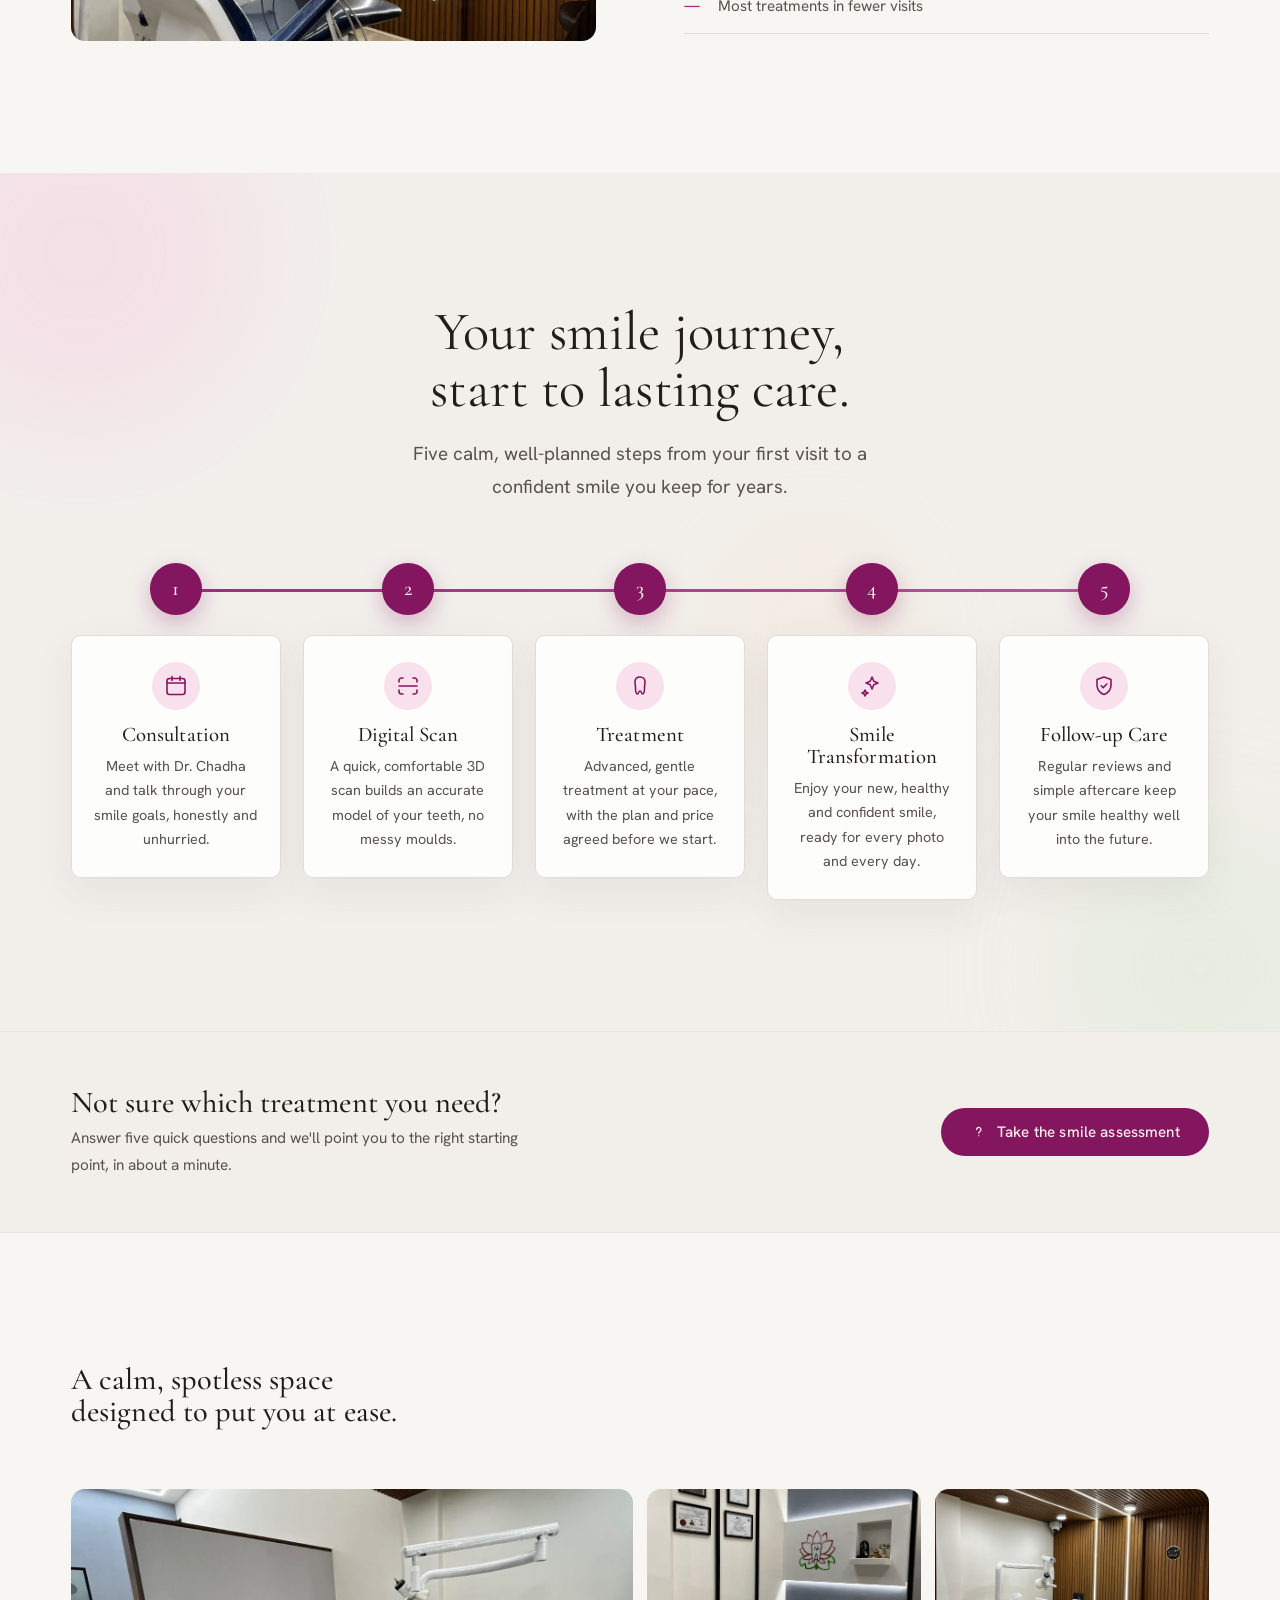
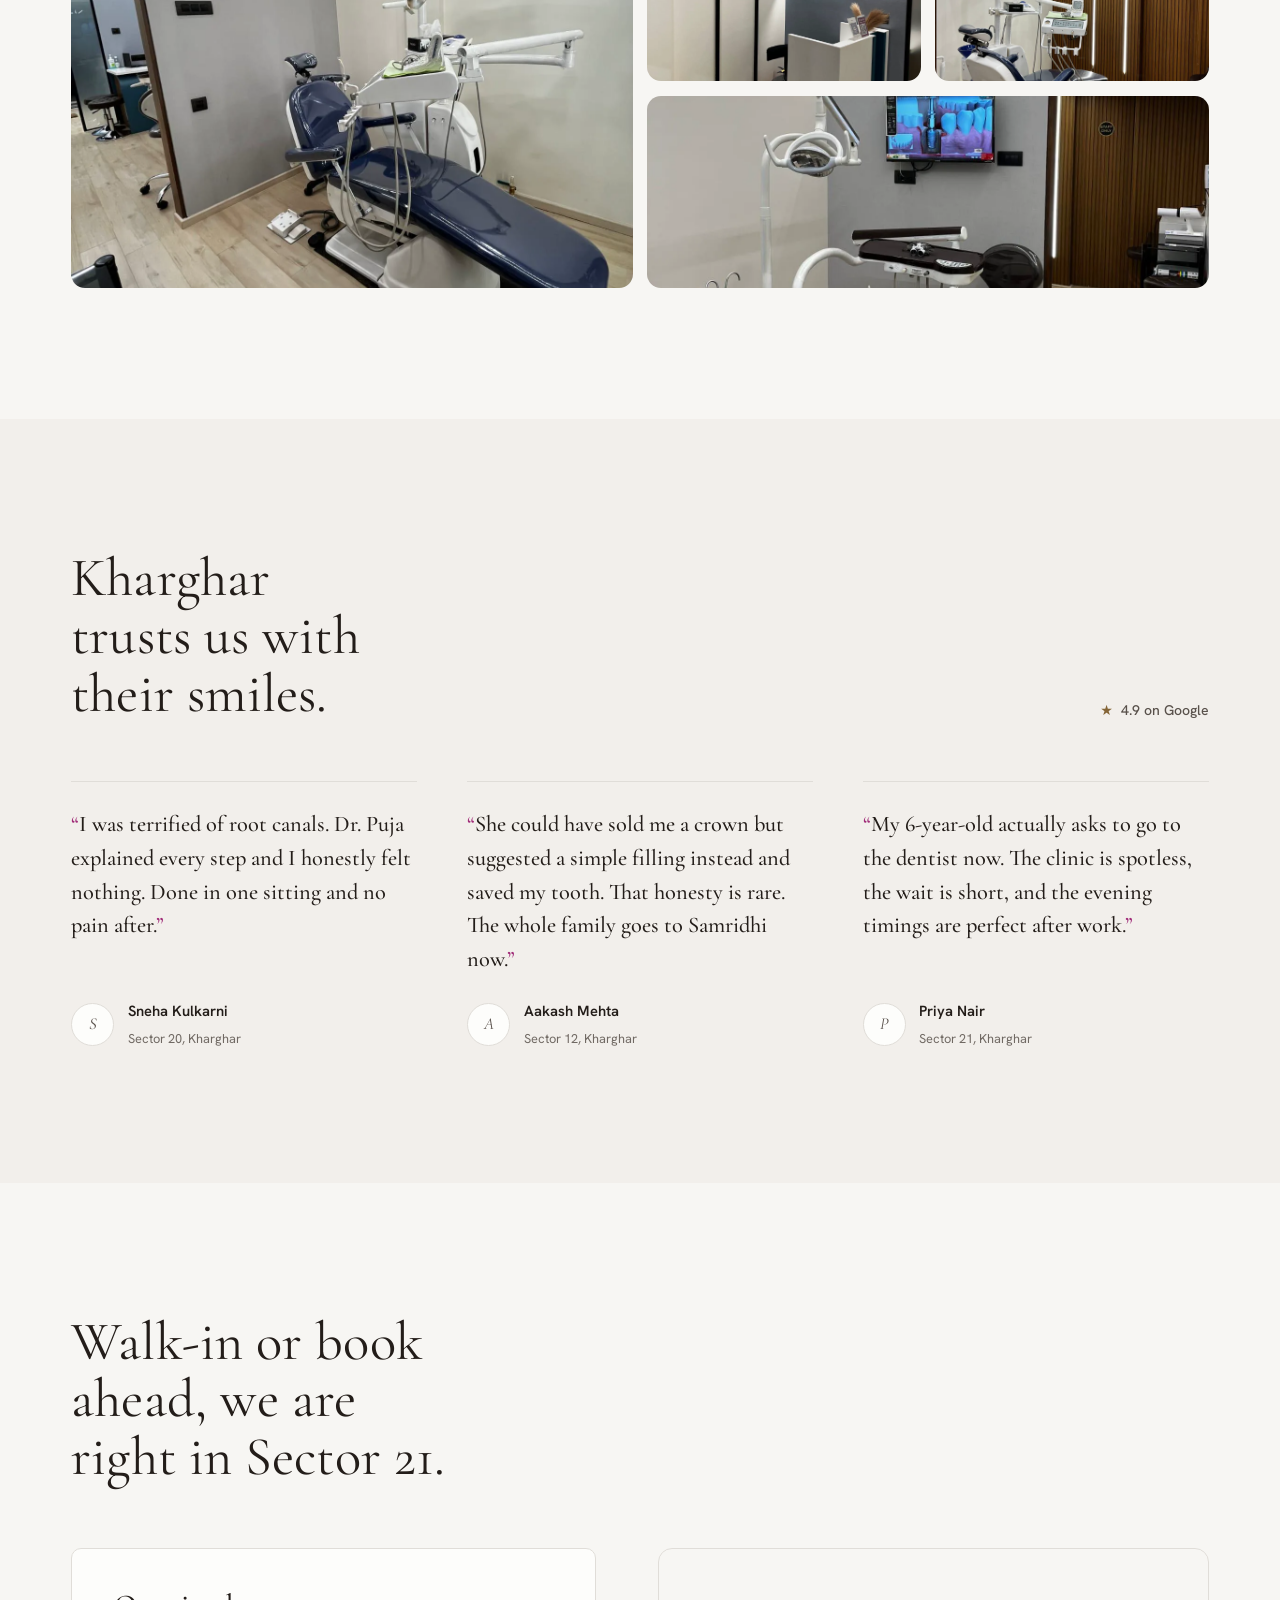
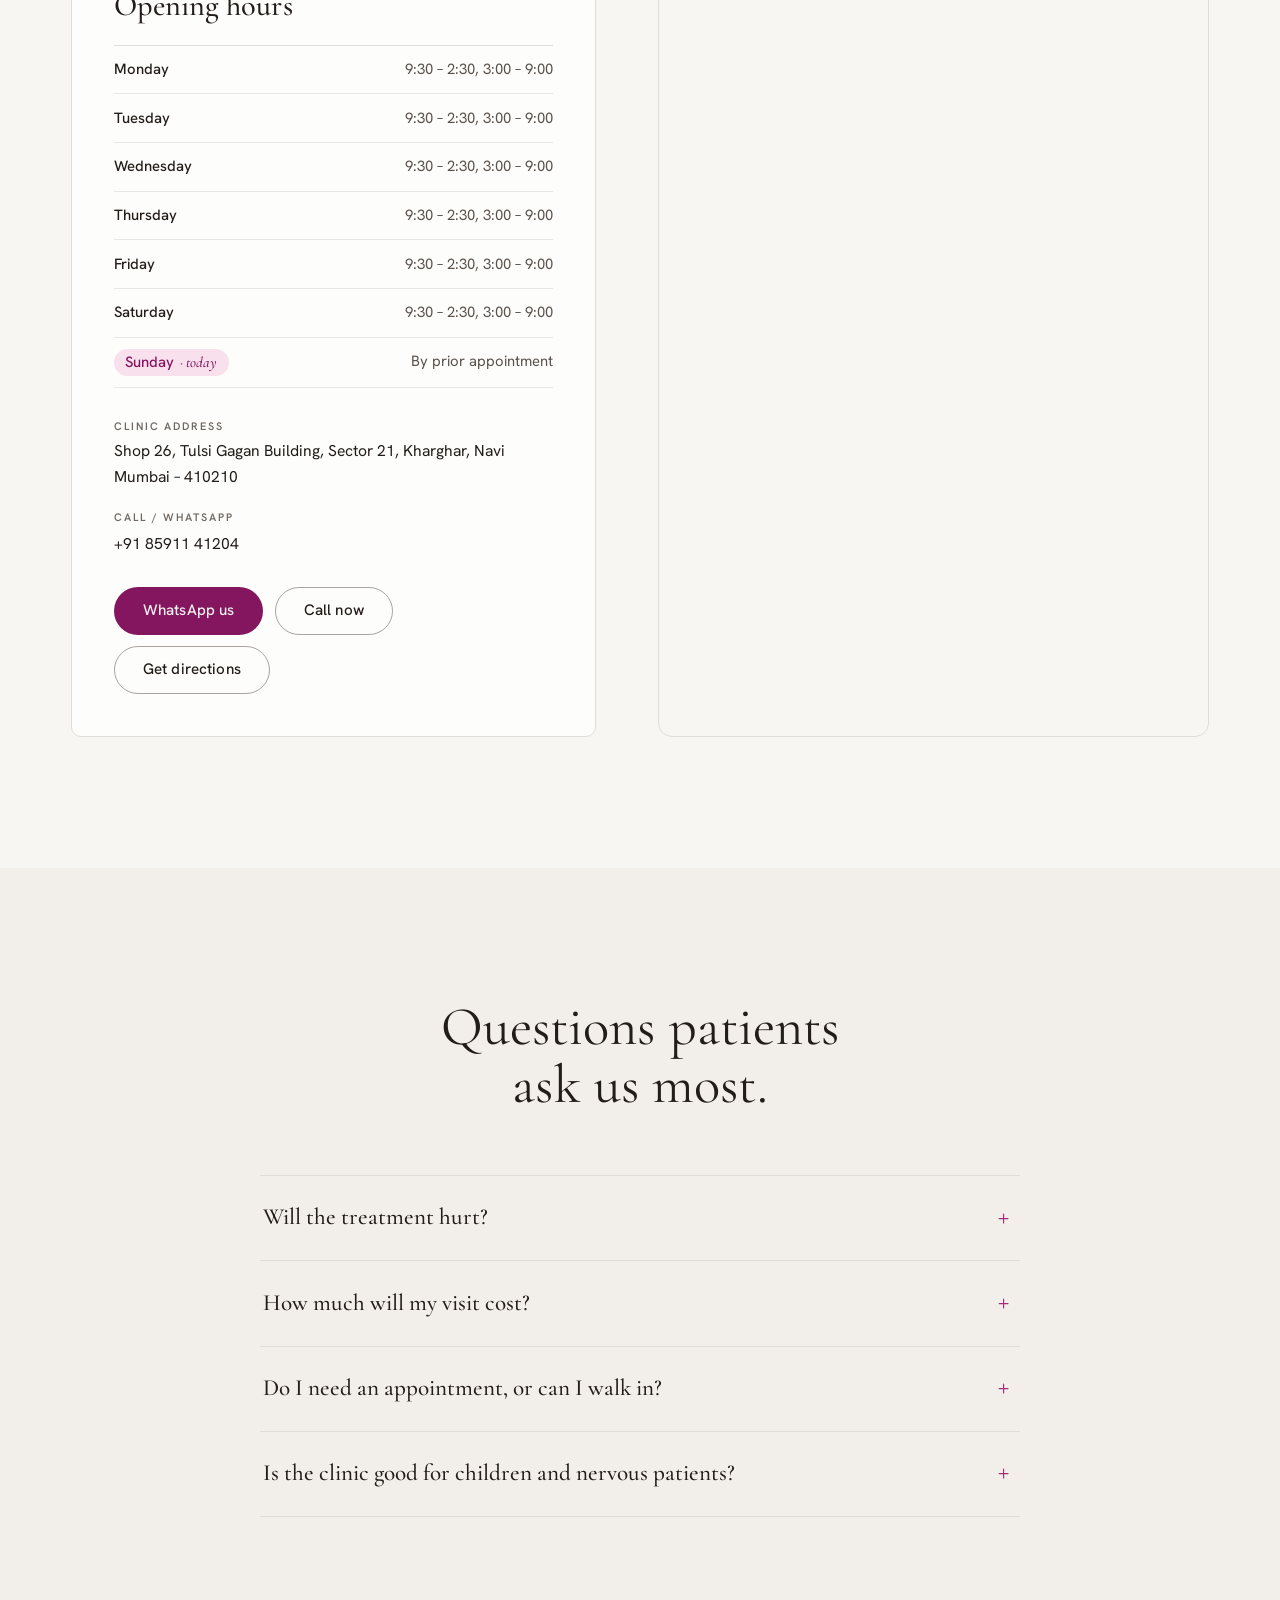
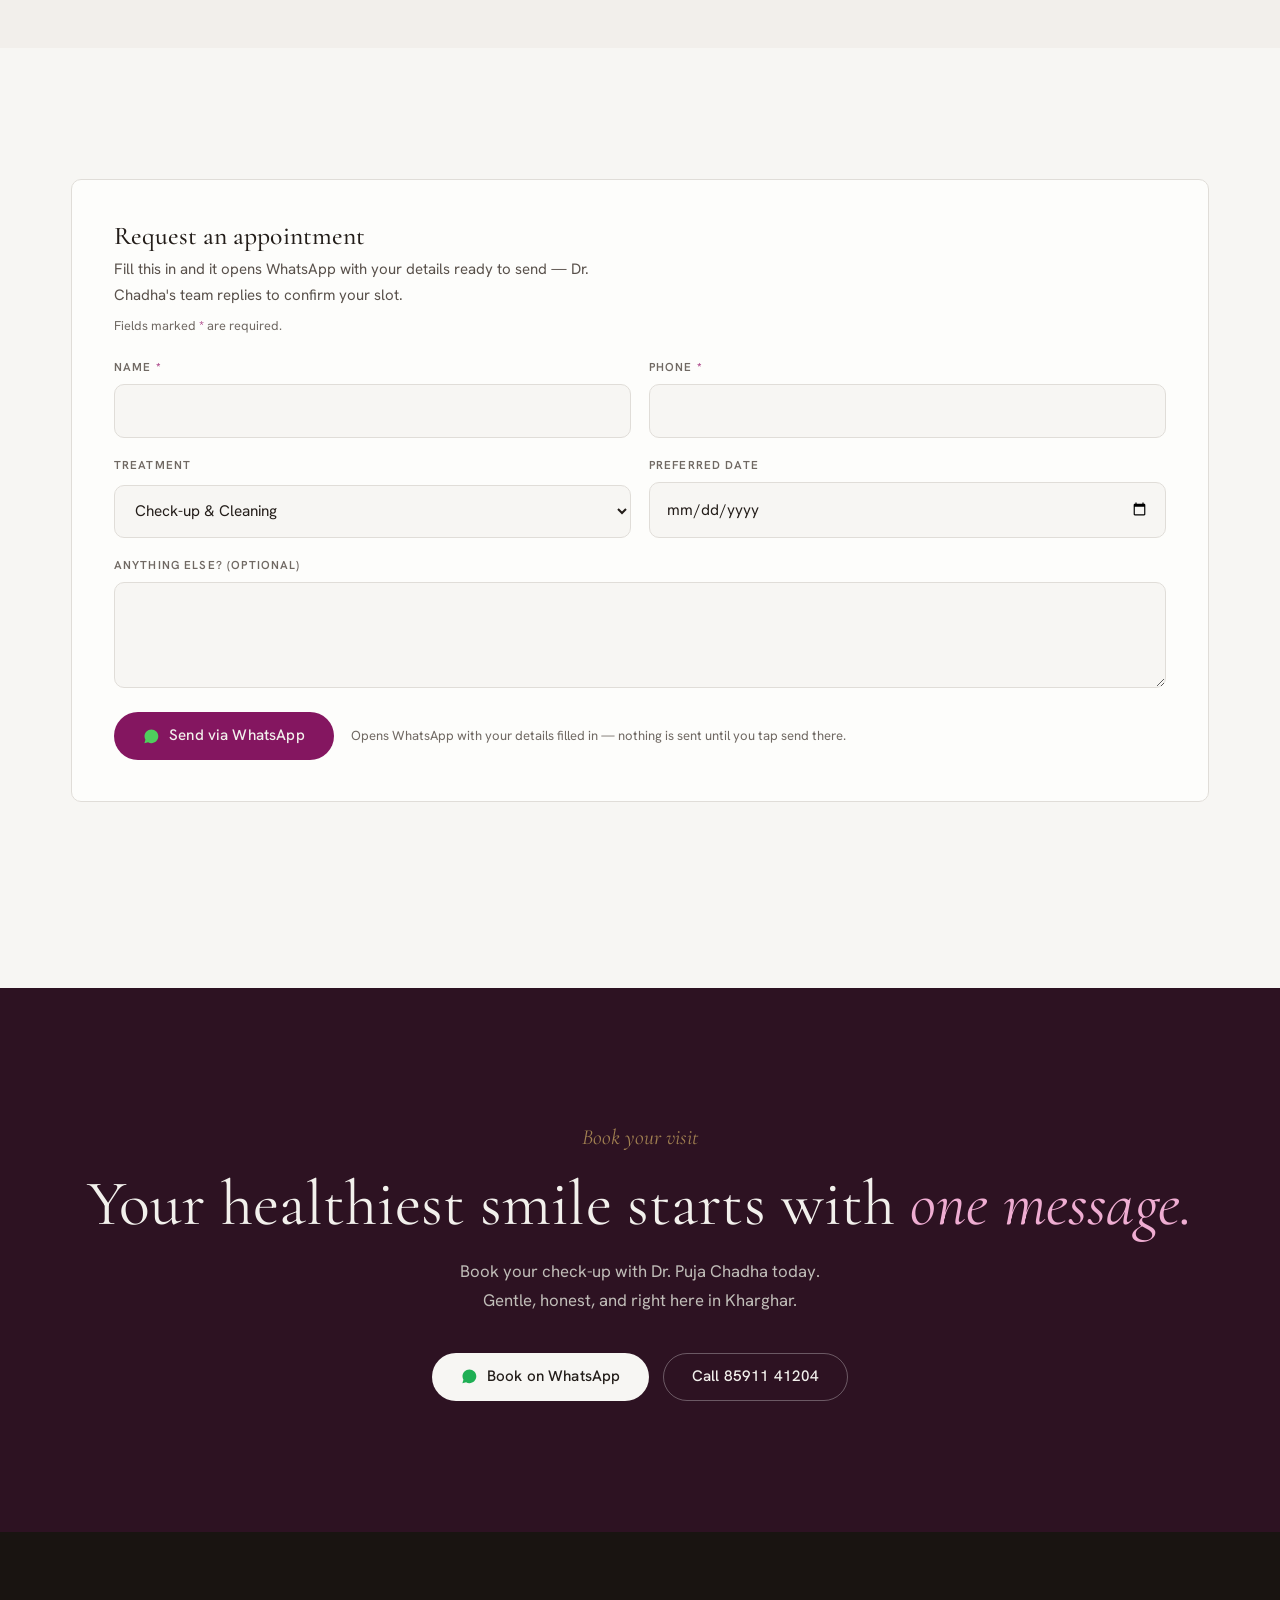
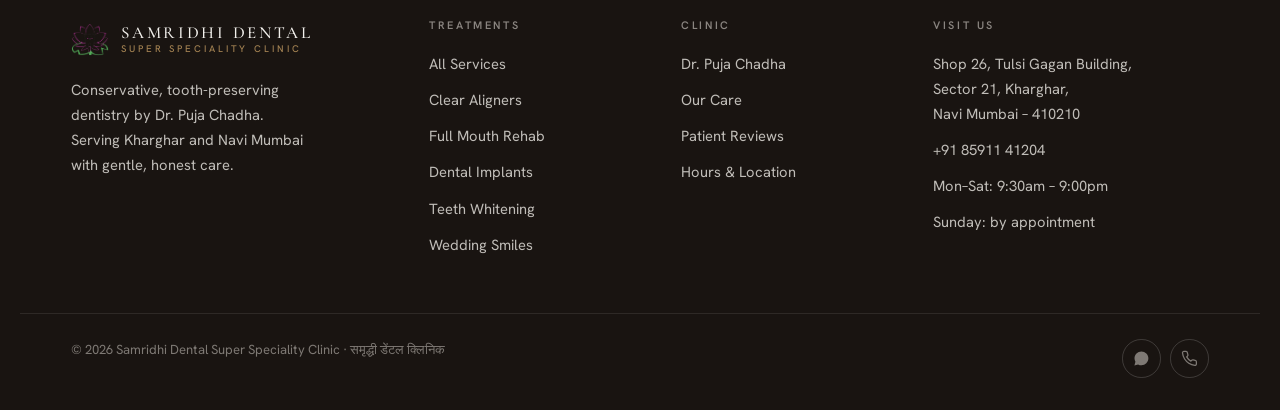
==== commit 284023dd: "Add treatment pages, immersive popup/quiz/timeline, and fix mobile menu - New Clear Aligners and Ful" ====
--- a/index.html
+++ b/index.html
@@ -365,18 +365,90 @@
   </div>
 </section>
 
-<!-- ===================== PROCESS ===================== -->
-<section class="section section--alt" id="process">
+<!-- ===================== SMILE JOURNEY TIMELINE ===================== -->
+<section class="section section--alt journey" id="process" aria-labelledby="journey-title">
+  <!-- Soft blurred background circles for depth (decorative) -->
+  <div class="journey__bg" aria-hidden="true"><span></span><span></span><span></span></div>
   <div class="wrap">
-    <div class="section-head" data-reveal>
-      <h2 class="h-section">Four easy steps from "it hurts" to relief.</h2>
-    </div>
-    <div class="steps">
-      <div class="step" data-reveal><span class="step__n"></span><h3>Book in seconds</h3><p>Message on WhatsApp or call. Pick a slot that suits you, including evenings.</p></div>
-      <div class="step" data-reveal data-reveal="2"><span class="step__n"></span><h3>Gentle examination</h3><p>A relaxed check-up with digital X-rays to find the real cause, not just the symptom.</p></div>
-      <div class="step" data-reveal data-reveal="3"><span class="step__n"></span><h3>Your plan &amp; price</h3><p>You get a clear, conservative treatment plan with the cost agreed before we start.</p></div>
-      <div class="step" data-reveal data-reveal="3"><span class="step__n"></span><h3>Comfortable care</h3><p>Treatment at your pace, then simple aftercare advice to keep your smile healthy.</p></div>
-    </div>
+    <div class="section-head journey__head" data-reveal>
+      <h2 class="h-section" id="journey-title">Your smile journey, start to lasting care.</h2>
+      <p class="lede">Five calm, well-planned steps from your first visit to a confident smile you keep for years.</p>
+    </div>
+
+    <!-- Timeline: connector fills as cards reveal (see script.js) -->
+    <ol class="journey__track" id="journeyTrack">
+      <!-- progress connector -->
+      <div class="journey__line" aria-hidden="true"><span class="journey__line-fill" id="journeyFill"></span></div>
+
+      <li class="journey__step" style="--i:0">
+        <span class="journey__badge">1</span>
+        <div class="journey__card">
+          <span class="journey__icon" aria-hidden="true">
+            <svg viewBox="0 0 24 24" fill="none" stroke="currentColor" stroke-width="1.6" stroke-linecap="round" stroke-linejoin="round"><rect x="3" y="4.5" width="18" height="16" rx="2.5"/><path d="M3 9h18M8 2.5v4M16 2.5v4"/></svg>
+          </span>
+          <h3>Consultation</h3>
+          <p>Meet with Dr. Chadha and talk through your smile goals, honestly and unhurried.</p>
+        </div>
+      </li>
+
+      <li class="journey__step" style="--i:1">
+        <span class="journey__badge">2</span>
+        <div class="journey__card">
+          <span class="journey__icon" aria-hidden="true">
+            <svg viewBox="0 0 24 24" fill="none" stroke="currentColor" stroke-width="1.6" stroke-linecap="round" stroke-linejoin="round"><path d="M3 8V6.5A2.5 2.5 0 0 1 5.5 4H7M17 4h1.5A2.5 2.5 0 0 1 21 6.5V8M21 16v1.5a2.5 2.5 0 0 1-2.5 2.5H17M7 20H5.5A2.5 2.5 0 0 1 3 17.5V16M3 12h18"/></svg>
+          </span>
+          <h3>Digital Scan</h3>
+          <p>A quick, comfortable 3D scan builds an accurate model of your teeth, no messy moulds.</p>
+        </div>
+      </li>
+
+      <li class="journey__step" style="--i:2">
+        <span class="journey__badge">3</span>
+        <div class="journey__card">
+          <span class="journey__icon" aria-hidden="true">
+            <svg viewBox="0 0 24 24" fill="none" stroke="currentColor" stroke-width="1.6" stroke-linecap="round" stroke-linejoin="round"><path d="M12 3c-3 0-5 2-5 5 0 2 .5 3 .5 6 0 4 1 6 2 6s1-3 2.5-3 1.5 3 2.5 3 2-2 2-6c0-3 .5-4 .5-6 0-3-2-5-5-5Z"/></svg>
+          </span>
+          <h3>Treatment</h3>
+          <p>Advanced, gentle treatment at your pace, with the plan and price agreed before we start.</p>
+        </div>
+      </li>
+
+      <li class="journey__step" style="--i:3">
+        <span class="journey__badge">4</span>
+        <div class="journey__card">
+          <span class="journey__icon" aria-hidden="true">
+            <svg viewBox="0 0 24 24" fill="none" stroke="currentColor" stroke-width="1.6" stroke-linecap="round" stroke-linejoin="round"><path d="M12 3l1.8 4.2L18 9l-4.2 1.8L12 15l-1.8-4.2L6 9l4.2-1.8L12 3Z"/><path d="M5 16l.9 2.1L8 19l-2.1.9L5 22l-.9-2.1L2 19l2.1-.9L5 16Z"/></svg>
+          </span>
+          <h3>Smile Transformation</h3>
+          <p>Enjoy your new, healthy and confident smile, ready for every photo and every day.</p>
+        </div>
+      </li>
+
+      <li class="journey__step" style="--i:4">
+        <span class="journey__badge">5</span>
+        <div class="journey__card">
+          <span class="journey__icon" aria-hidden="true">
+            <svg viewBox="0 0 24 24" fill="none" stroke="currentColor" stroke-width="1.6" stroke-linecap="round" stroke-linejoin="round"><path d="M12 3l7 2.5V11c0 4.5-3 8-7 9.5C8 19 5 15.5 5 11V5.5L12 3Z"/><path d="M9.2 11.8l2 2 3.6-3.8"/></svg>
+          </span>
+          <h3>Follow-up Care</h3>
+          <p>Regular reviews and simple aftercare keep your smile healthy well into the future.</p>
+        </div>
+      </li>
+    </ol>
+  </div>
+</section>
+
+<!-- ===================== SMILE QUIZ LAUNCH ===================== -->
+<section class="quiz-band">
+  <div class="wrap quiz-band__inner" data-reveal>
+    <div class="quiz-band__copy">
+      <h2 class="h-sub">Not sure which treatment you need?</h2>
+      <p>Answer five quick questions and we'll point you to the right starting point, in about a minute.</p>
+    </div>
+    <button type="button" class="btn btn--dark" data-open-quiz>
+      <svg viewBox="0 0 24 24" fill="none" stroke="currentColor" stroke-width="1.7" stroke-linecap="round" stroke-linejoin="round" aria-hidden="true" style="width:1.15em;height:1.15em"><path d="M9.1 9a3 3 0 1 1 4.5 2.6c-.9.5-1.6 1.2-1.6 2.4"/><path d="M12 17.5v.01"/></svg>
+      Take the smile assessment
+    </button>
   </div>
 </section>
 
@@ -584,9 +656,9 @@
     <div>
       <h4>Treatments</h4>
       <ul>
-        <li><a href="services.html#checkups">Check-ups &amp; Cleaning</a></li>
-        <li><a href="services.html#root-canal">Painless Root Canal</a></li>
-        <li><a href="services.html#braces">Braces &amp; Aligners</a></li>
+        <li><a href="services.html">All Services</a></li>
+        <li><a href="aligners.html">Clear Aligners</a></li>
+        <li><a href="full-mouth-rehab.html">Full Mouth Rehab</a></li>
         <li><a href="services.html#implants">Dental Implants</a></li>
         <li><a href="services.html#whitening">Teeth Whitening</a></li>
         <li><a href="wedding.html">Wedding Smiles</a></li>
@@ -626,6 +698,135 @@
   <a href="https://wa.me/918591141204?text=Hi%2C%20I%27d%20like%20to%20book%20a%20dental%20appointment%20at%20Samridhi%20Dental%20Clinic." class="btn btn--dark" target="_blank" rel="noopener">Book on WhatsApp</a>
 </div>
 
+<!-- ===================== FEATURED TREATMENTS POPUP ===================== -->
+<dialog class="modal" id="featuredPopup" aria-labelledby="featuredTitle">
+  <div class="modal__panel modal__panel--featured">
+    <button type="button" class="modal__close" data-close-modal aria-label="Close">
+      <svg viewBox="0 0 24 24" fill="none" stroke="currentColor" stroke-width="1.7" stroke-linecap="round" aria-hidden="true"><path d="M18 6 6 18M6 6l12 12"/></svg>
+    </button>
+    <div class="modal__head">
+      <span class="modal__eyebrow">Featured at Samridhi Dental</span>
+      <h2 id="featuredTitle">Three ways we can transform your smile.</h2>
+    </div>
+    <div class="featured-grid">
+      <a class="featured-card" href="wedding.html">
+        <span class="featured-card__tag">Wedding Season</span>
+        <h3>Wedding Smile Package</h3>
+        <p>Smile design, whitening and more, timed around your big day.</p>
+        <span class="featured-card__go">Explore <span aria-hidden="true">→</span></span>
+      </a>
+      <a class="featured-card" href="full-mouth-rehab.html">
+        <span class="featured-card__tag">Rebuild</span>
+        <h3>Full Mouth Rehabilitation</h3>
+        <p>Worn, broken or missing teeth restored in comfortable phases.</p>
+        <span class="featured-card__go">Explore <span aria-hidden="true">→</span></span>
+      </a>
+      <a class="featured-card" href="aligners.html">
+        <span class="featured-card__tag">Orthodontics</span>
+        <h3>Clear Aligners</h3>
+        <p>Straighten your smile with nearly invisible, removable trays.</p>
+        <span class="featured-card__go">Explore <span aria-hidden="true">→</span></span>
+      </a>
+    </div>
+    <div class="modal__foot">
+      <button type="button" class="btn btn--outline" data-open-quiz data-close-modal>Not sure? Take the smile assessment</button>
+    </div>
+  </div>
+</dialog>
+
+<!-- ===================== SMILE ASSESSMENT QUIZ ===================== -->
+<dialog class="modal" id="quizDialog" aria-labelledby="quizTitle">
+  <div class="modal__panel modal__panel--quiz">
+    <button type="button" class="modal__close" data-close-modal aria-label="Close">
+      <svg viewBox="0 0 24 24" fill="none" stroke="currentColor" stroke-width="1.7" stroke-linecap="round" aria-hidden="true"><path d="M18 6 6 18M6 6l12 12"/></svg>
+    </button>
+
+    <div class="quiz" id="quiz">
+      <div class="quiz__top">
+        <span class="modal__eyebrow" id="quizTitle">Smile Assessment</span>
+        <div class="quiz__progress" aria-hidden="true"><span id="quizBar"></span></div>
+        <span class="quiz__count"><span id="quizStep">1</span> / 5</span>
+      </div>
+
+      <!-- Questions are shown one at a time by script.js -->
+      <div class="quiz__stage" id="quizStage">
+        <fieldset class="quiz__q is-active" data-q="0">
+          <legend>What would you most like to improve?</legend>
+          <div class="quiz__opts">
+            <button type="button" class="quiz__opt" data-key="concern" data-val="crooked">Crooked or crowded teeth</button>
+            <button type="button" class="quiz__opt" data-key="concern" data-val="stained">Stained or dull colour</button>
+            <button type="button" class="quiz__opt" data-key="concern" data-val="missing">Missing, broken or worn teeth</button>
+            <button type="button" class="quiz__opt" data-key="concern" data-val="pain">Pain or sensitivity</button>
+            <button type="button" class="quiz__opt" data-key="concern" data-val="gaps">Gaps between teeth</button>
+          </div>
+        </fieldset>
+
+        <fieldset class="quiz__q" data-q="1">
+          <legend>How many teeth are involved?</legend>
+          <div class="quiz__opts">
+            <button type="button" class="quiz__opt" data-key="extent" data-val="one">Just one or two</button>
+            <button type="button" class="quiz__opt" data-key="extent" data-val="several">Several teeth</button>
+            <button type="button" class="quiz__opt" data-key="extent" data-val="most">Most of my mouth</button>
+            <button type="button" class="quiz__opt" data-key="extent" data-val="unsure">I'm not sure</button>
+          </div>
+        </fieldset>
+
+        <fieldset class="quiz__q" data-q="2">
+          <legend>Is there a wedding or big event coming up?</legend>
+          <div class="quiz__opts">
+            <button type="button" class="quiz__opt" data-key="event" data-val="yes">Yes, in the next few months</button>
+            <button type="button" class="quiz__opt" data-key="event" data-val="no">No particular deadline</button>
+          </div>
+        </fieldset>
+
+        <fieldset class="quiz__q" data-q="3">
+          <legend>How long since your last dental visit?</legend>
+          <div class="quiz__opts">
+            <button type="button" class="quiz__opt" data-key="lastVisit" data-val="recent">Within the last year</button>
+            <button type="button" class="quiz__opt" data-key="lastVisit" data-val="while">A few years ago</button>
+            <button type="button" class="quiz__opt" data-key="lastVisit" data-val="long">Longer than I'd like to admit</button>
+          </div>
+        </fieldset>
+
+        <fieldset class="quiz__q" data-q="4">
+          <legend>Who is this mainly for?</legend>
+          <div class="quiz__opts">
+            <button type="button" class="quiz__opt" data-key="who" data-val="adult">Myself (adult)</button>
+            <button type="button" class="quiz__opt" data-key="who" data-val="child">My child</button>
+            <button type="button" class="quiz__opt" data-key="who" data-val="family">The whole family</button>
+          </div>
+        </fieldset>
+      </div>
+
+      <div class="quiz__nav">
+        <button type="button" class="quiz__back" id="quizBack" hidden>← Back</button>
+      </div>
+    </div>
+
+    <!-- Results screen, filled by script.js -->
+    <div class="quiz-result" id="quizResult" hidden>
+      <span class="modal__eyebrow">Your smile assessment</span>
+      <h2 id="quizResultTitle">Here's where we'd start.</h2>
+      <p id="quizResultLede" class="quiz-result__lede"></p>
+      <div class="quiz-result__cards" id="quizResultCards"></div>
+      <div class="quiz-result__actions">
+        <a class="btn btn--dark" id="quizResultBook" href="#" target="_blank" rel="noopener">
+          <svg class="wa-glyph" viewBox="0 0 24 24" fill="currentColor" aria-hidden="true"><path d="M17.47 14.38c-.3-.15-1.74-.86-2-.95-.27-.1-.46-.15-.66.15-.2.3-.76.95-.93 1.14-.17.2-.34.22-.63.07-.3-.15-1.25-.46-2.38-1.47-.88-.78-1.47-1.75-1.64-2.05-.17-.3-.02-.46.13-.6.13-.13.3-.34.44-.51.15-.17.2-.3.3-.49.1-.2.05-.37-.02-.52-.08-.15-.66-1.59-.9-2.18-.24-.57-.48-.49-.66-.5l-.56-.01c-.2 0-.52.07-.79.37-.27.3-1.04 1.02-1.04 2.48 0 1.46 1.06 2.87 1.21 3.07.15.2 2.1 3.2 5.08 4.49.71.3 1.26.49 1.69.62.71.23 1.36.2 1.87.12.57-.08 1.74-.71 1.99-1.4.24-.69.24-1.28.17-1.4-.07-.13-.27-.2-.56-.35zM12.04 2C6.58 2 2.13 6.45 2.13 11.91c0 1.75.46 3.45 1.32 4.95L2 22l5.25-1.38a9.9 9.9 0 0 0 4.79 1.22h.01c5.46 0 9.91-4.45 9.91-9.91 0-2.65-1.03-5.14-2.9-7.01A9.86 9.86 0 0 0 12.04 2z"/></svg>
+          Book this on WhatsApp
+        </a>
+        <button type="button" class="btn btn--outline" id="quizRestart">Start over</button>
+      </div>
+      <p class="quiz-result__disclaimer">This is a quick guide, not a diagnosis. A proper examination with Dr. Chadha confirms the right plan for you.</p>
+    </div>
+  </div>
+</dialog>
+
+<!-- Floating pill to reopen featured treatments -->
+<button type="button" class="featured-pill" id="featuredPill" hidden>
+  <span class="featured-pill__dot" aria-hidden="true"></span>
+  Featured treatments
+</button>
+
 <script src="script.js"></script>
 </body>
 </html>
--- a/styles.css
+++ b/styles.css
@@ -598,20 +598,23 @@
 }
 
 @media (max-width: 880px) {
+  /* Keep the header (and its toggle) above the drawer so the close ✕ is visible */
+  .header { z-index: var(--z-top); }
   .nav, .header__call, .header__cta .btn { display: none; }
   .nav-toggle {
     display: inline-grid; place-items: center; width: 44px; height: 44px;
     border: 1px solid var(--line); border-radius: 50%; background: var(--surface);
-    position: relative; z-index: var(--z-top);
+    position: relative; z-index: 1;
   }
   .nav-toggle svg { width: 1.3rem; height: 1.3rem; }
   .nav-toggle .x { display: none; }
+  .nav-toggle[aria-expanded="true"] { background: var(--rose-deep); border-color: var(--rose-deep); color: var(--on-dark); }
   .nav-toggle[aria-expanded="true"] .menu { display: none; }
   .nav-toggle[aria-expanded="true"] .x { display: block; }
 
   .drawer {
-    position: fixed; inset: 0; z-index: var(--z-drawer); background: oklch(0.972 0.004 88 / .98);
-    backdrop-filter: blur(10px); display: flex; flex-direction: column; justify-content: center;
+    position: fixed; inset: 0; z-index: var(--z-drawer); background: var(--bg);
+    display: flex; flex-direction: column; justify-content: center;
     padding: var(--gutter); transform: translateX(100%); transition: transform .45s var(--ease); visibility: hidden;
   }
   .drawer.is-open { transform: none; visibility: visible; }
@@ -683,11 +686,238 @@
 .package ul .dash { color: var(--rose); font-weight: 600; }
 
 @media (max-width: 1020px) {
-  .wedding-menu { grid-template-columns: 1fr; }
+  .wedding-menu { grid-template-columns: 1fr; gap: 2.5rem; }
 }
 @media (max-width: 620px) {
   .promo-band__inner { flex-direction: column; align-items: flex-start; }
 }
+
+/* ---------- Treatment-page feature lists ---------- */
+.feature-list { display: grid; gap: 1.05rem; }
+.feature-list li { display: grid; grid-template-columns: 1.4rem 1fr; gap: 0.7rem; align-items: baseline; }
+.feature-list .dash { color: var(--rose); font-weight: 600; }
+.feature-list b { font-weight: 600; color: var(--ink); }
+.feature-list span:last-child { color: var(--ink-soft); }
+
+/* ---------- Case story quote ---------- */
+.story-card {
+  max-width: 820px; margin-inline: auto;
+  border-left: 0; border-top: 3px solid var(--rose);
+  background: var(--surface); border-radius: var(--r-panel);
+  padding: clamp(1.8rem, 1.4rem + 1.8vw, 2.8rem);
+  box-shadow: 0 24px 60px oklch(0.42 0.16 345 / 0.08);
+}
+.story-card blockquote p {
+  font-family: var(--display); font-style: italic;
+  font-size: clamp(1.2rem, 1.05rem + 0.7vw, 1.55rem); line-height: 1.55; color: var(--ink);
+}
+.story-card__by { margin-top: 1.4rem; font-size: 0.9rem; color: var(--ink-faint); font-weight: 500; }
+
+/* ---------- Before / after case ---------- */
+.beforeafter { display: grid; grid-template-columns: 1fr 1fr; gap: clamp(1rem, 0.6rem + 2vw, 2rem); }
+.beforeafter__item { margin: 0; }
+.beforeafter__item picture { display: block; border-radius: var(--r-img); overflow: hidden; aspect-ratio: 3 / 2; box-shadow: 0 18px 44px oklch(0.35 0.04 30 / 0.12); }
+.beforeafter__item img { width: 100%; height: 100%; object-fit: cover; }
+.beforeafter__item figcaption { margin-top: 0.9rem; font-size: 0.9rem; color: var(--ink-soft); display: flex; align-items: center; gap: 0.6rem; }
+.beforeafter__tag {
+  display: inline-block; font-size: 0.68rem; font-weight: 600; letter-spacing: 0.14em; text-transform: uppercase;
+  padding: 0.25rem 0.7rem; border-radius: var(--r-pill);
+  background: oklch(0.92 0.02 30); color: var(--ink-soft);
+}
+.beforeafter__tag--after { background: var(--rose-soft); color: var(--rose-deep); }
+.beforeafter__note { text-align: center; margin-top: 1.4rem; font-size: 0.82rem; color: var(--ink-faint); font-style: italic; }
+
+@media (max-width: 620px) {
+  .beforeafter { grid-template-columns: 1fr; gap: 1.6rem; }
+}
+
+/* ============================================================
+   Smile Journey timeline
+   ============================================================ */
+.journey { position: relative; overflow: hidden; }
+.journey__head { text-align: center; margin-inline: auto; }
+/* Soft blurred background circles for depth */
+.journey__bg { position: absolute; inset: 0; pointer-events: none; z-index: 0; }
+.journey__bg span {
+  position: absolute; border-radius: 50%; filter: blur(60px); opacity: 0.5;
+}
+.journey__bg span:nth-child(1) { width: 22rem; height: 22rem; top: -6rem; left: -6rem; background: oklch(0.85 0.09 345 / 0.5); }
+.journey__bg span:nth-child(2) { width: 18rem; height: 18rem; bottom: -5rem; right: -4rem; background: oklch(0.88 0.07 145 / 0.4); }
+.journey__bg span:nth-child(3) { width: 14rem; height: 14rem; top: 40%; left: 55%; background: oklch(0.9 0.05 75 / 0.35); }
+.journey .wrap { position: relative; z-index: 1; }
+
+.journey__track {
+  list-style: none; margin: 0; padding: 0;
+  display: grid; grid-template-columns: repeat(5, 1fr); gap: 1.4rem;
+  position: relative;
+}
+/* Progress connector — sits at the badge row */
+.journey__line {
+  position: absolute; top: 1.6rem; left: 10%; right: 10%; height: 3px;
+  background: var(--line); border-radius: 3px; overflow: hidden; z-index: 0;
+}
+.journey__line-fill {
+  display: block; height: 100%; width: calc(var(--fill, 0) * 100%);
+  background: linear-gradient(90deg, var(--rose), oklch(0.6 0.16 345));
+  transition: width 0.7s var(--ease);
+}
+.journey__step {
+  position: relative; z-index: 1;
+  display: flex; flex-direction: column; align-items: center; text-align: center;
+}
+.journey__badge {
+  width: 3.2rem; height: 3.2rem; flex: none; border-radius: 50%;
+  display: grid; place-items: center; margin-bottom: 1.3rem;
+  background: var(--rose-deep); color: var(--on-dark);
+  font-family: var(--display); font-size: 1.3rem; font-weight: 500;
+  box-shadow: 0 8px 22px oklch(0.42 0.16 345 / 0.28);
+}
+.journey__card {
+  background: var(--surface); border: 1px solid var(--line); border-radius: var(--r-panel);
+  padding: 1.6rem 1.3rem; width: 100%;
+  box-shadow: 0 14px 40px oklch(0.35 0.04 30 / 0.07);
+  transition: transform 0.4s var(--ease), box-shadow 0.4s var(--ease);
+}
+.journey__card:hover { transform: translateY(-6px); box-shadow: 0 22px 55px oklch(0.42 0.16 345 / 0.14); }
+.journey__icon {
+  display: grid; place-items: center; width: 3rem; height: 3rem; margin: 0 auto 0.9rem;
+  border-radius: 50%; background: var(--rose-soft); color: var(--rose-deep);
+}
+.journey__icon svg { width: 1.5rem; height: 1.5rem; }
+/* Gentle pulse every few seconds */
+@media (prefers-reduced-motion: no-preference) {
+  .journey__icon { animation: journey-pulse 4s var(--ease-soft) infinite; animation-delay: calc(var(--i) * 0.4s); }
+}
+@keyframes journey-pulse {
+  0%, 88%, 100% { transform: scale(1); }
+  92% { transform: scale(1.12); }
+}
+.journey__card h3 { font-size: 1.3rem; font-weight: 500; margin-bottom: 0.45rem; }
+.journey__card p { font-size: 0.9rem; color: var(--ink-soft); }
+
+/* Reveal: fade up, staggered */
+.js .journey__step { opacity: 0; transform: translateY(26px); transition: opacity 0.5s var(--ease), transform 0.5s var(--ease); transition-delay: calc(var(--i) * 0.12s); }
+.js .journey__step.is-in { opacity: 1; transform: none; }
+
+@media (max-width: 900px) {
+  .journey__track { grid-template-columns: repeat(5, 1fr); gap: 0.8rem; }
+  .journey__card { padding: 1.3rem 0.9rem; }
+  .journey__card p { font-size: 0.82rem; }
+}
+/* Mobile: vertical timeline with left connector */
+@media (max-width: 680px) {
+  .journey__track { grid-template-columns: 1fr; gap: 1.5rem; }
+  .journey__line { top: 1.6rem; bottom: 1.6rem; left: 1.6rem; right: auto; width: 3px; height: auto; }
+  .journey__line-fill { width: 100%; height: calc(var(--fill, 0) * 100%); transition: height 0.7s var(--ease); }
+  .journey__step { flex-direction: row; align-items: flex-start; text-align: left; gap: 1.1rem; }
+  .journey__badge { margin-bottom: 0; }
+  .journey__icon { margin: 0 0 0.7rem; }
+}
+
+/* ============================================================
+   Smile quiz launch band
+   ============================================================ */
+.quiz-band { background: var(--bg-alt); border-block: 1px solid var(--line-soft); padding-block: clamp(2.4rem, 1.9rem + 2.5vw, 3.4rem); }
+.quiz-band__inner { display: flex; flex-wrap: wrap; align-items: center; justify-content: space-between; gap: 1.4rem 2.5rem; }
+.quiz-band__copy { max-width: 52ch; }
+.quiz-band h2 { font-weight: 500; margin-bottom: 0.4rem; }
+.quiz-band p { color: var(--ink-soft); font-size: 0.96rem; }
+@media (max-width: 620px) { .quiz-band__inner { flex-direction: column; align-items: flex-start; } }
+
+/* ============================================================
+   Modals (native <dialog>): featured popup + quiz
+   ============================================================ */
+.modal { border: 0; padding: 0; margin: auto; background: transparent; max-width: min(680px, 94vw); width: 100%; color: var(--ink); }
+.modal::backdrop { background: oklch(0.2 0.03 345 / 0.5); backdrop-filter: blur(3px); }
+.modal__panel {
+  position: relative; background: var(--bg); border-radius: var(--r-img);
+  padding: clamp(1.6rem, 1.2rem + 2vw, 2.8rem);
+  box-shadow: 0 40px 90px oklch(0.2 0.03 345 / 0.4); max-height: 92dvh; overflow-y: auto;
+}
+@media (prefers-reduced-motion: no-preference) {
+  dialog[open] .modal__panel { animation: modal-in 0.42s var(--ease) both; }
+  dialog[open]::backdrop { animation: modal-fade 0.42s var(--ease) both; }
+}
+@keyframes modal-in { from { opacity: 0; transform: translateY(18px) scale(0.98); } to { opacity: 1; transform: none; } }
+@keyframes modal-fade { from { opacity: 0; } to { opacity: 1; } }
+.modal__close {
+  position: absolute; top: 0.9rem; right: 0.9rem; width: 2.4rem; height: 2.4rem; border-radius: 50%;
+  display: grid; place-items: center; color: var(--ink-soft); background: var(--surface); border: 1px solid var(--line);
+  transition: color 0.2s, border-color 0.2s, transform 0.2s;
+}
+.modal__close:hover { color: var(--ink); border-color: var(--ink-soft); transform: rotate(90deg); }
+.modal__close svg { width: 1.1rem; height: 1.1rem; }
+.modal__eyebrow { display: block; font-size: 0.7rem; font-weight: 600; letter-spacing: 0.2em; text-transform: uppercase; color: var(--rose); margin-bottom: 0.7rem; }
+.modal__head { margin-bottom: 1.6rem; max-width: 34ch; }
+.modal__head h2 { font-size: clamp(1.5rem, 1.2rem + 1.4vw, 2.1rem); font-weight: 400; }
+.modal__foot { margin-top: 1.6rem; text-align: center; }
+.modal__foot .btn { font-size: 0.9rem; }
+
+/* Featured cards */
+.featured-grid { display: grid; grid-template-columns: repeat(3, 1fr); gap: 0.9rem; }
+.featured-card {
+  display: flex; flex-direction: column; gap: 0.4rem;
+  padding: 1.3rem 1.2rem 1.1rem; border-radius: var(--r-panel);
+  background: var(--surface); border: 1px solid var(--line);
+  transition: transform 0.3s var(--ease), box-shadow 0.3s var(--ease), border-color 0.3s;
+}
+.featured-card:hover { transform: translateY(-4px); border-color: transparent; box-shadow: 0 18px 44px oklch(0.42 0.16 345 / 0.16); }
+.featured-card__tag { font-size: 0.66rem; font-weight: 600; letter-spacing: 0.14em; text-transform: uppercase; color: var(--rose); }
+.featured-card h3 { font-size: 1.15rem; font-weight: 500; }
+.featured-card p { font-size: 0.86rem; color: var(--ink-soft); flex: 1; }
+.featured-card__go { font-size: 0.85rem; font-weight: 600; color: var(--rose-deep); margin-top: 0.4rem; }
+.featured-card:hover .featured-card__go span { margin-left: 0.2rem; }
+@media (max-width: 620px) { .featured-grid { grid-template-columns: 1fr; } }
+
+/* Quiz */
+.quiz__top { display: flex; align-items: center; gap: 1rem; margin-bottom: 1.8rem; }
+.quiz__top .modal__eyebrow { margin-bottom: 0; }
+.quiz__progress { flex: 1; height: 5px; border-radius: 5px; background: var(--line); overflow: hidden; }
+.quiz__progress span { display: block; height: 100%; width: 20%; background: linear-gradient(90deg, var(--rose), oklch(0.6 0.16 345)); transition: width 0.4s var(--ease); }
+.quiz__count { font-size: 0.8rem; color: var(--ink-faint); font-variant-numeric: tabular-nums; }
+.quiz__q { border: 0; padding: 0; margin: 0; display: none; }
+.quiz__q.is-active { display: block; animation: quiz-q-in 0.35s var(--ease) both; }
+@keyframes quiz-q-in { from { opacity: 0; transform: translateX(12px); } to { opacity: 1; transform: none; } }
+.quiz__q legend { font-family: var(--display); font-size: clamp(1.35rem, 1.15rem + 1vw, 1.8rem); font-weight: 400; margin-bottom: 1.3rem; padding: 0; color: var(--ink); }
+.quiz__opts { display: grid; gap: 0.7rem; }
+.quiz__opt {
+  text-align: left; padding: 1rem 1.2rem; border-radius: var(--r-panel);
+  background: var(--surface); border: 1px solid var(--line); font-size: 0.98rem; color: var(--ink);
+  transition: border-color 0.2s, background-color 0.2s, transform 0.2s;
+}
+.quiz__opt:hover { border-color: var(--rose); background: var(--rose-soft); transform: translateX(3px); }
+.quiz__nav { margin-top: 1.4rem; min-height: 1.5rem; }
+.quiz__back { font-size: 0.88rem; font-weight: 500; color: var(--ink-soft); }
+.quiz__back:hover { color: var(--rose); }
+
+/* Quiz result */
+.quiz-result__lede { color: var(--ink-soft); margin: 0.6rem 0 1.6rem; max-width: 46ch; }
+.quiz-result h2 { font-size: clamp(1.5rem, 1.2rem + 1.4vw, 2.1rem); font-weight: 400; }
+.quiz-result__cards { display: grid; gap: 0.8rem; margin-bottom: 1.8rem; }
+.quiz-rec {
+  display: flex; align-items: baseline; gap: 0.9rem; padding: 1.1rem 1.2rem;
+  border-radius: var(--r-panel); background: var(--surface); border: 1px solid var(--line); text-align: left;
+}
+.quiz-rec__num { font-family: var(--display); font-style: italic; color: var(--rose); font-size: 1.05rem; flex: none; }
+.quiz-rec h3 { font-size: 1.1rem; font-weight: 500; margin-bottom: 0.2rem; }
+.quiz-rec h3 a { color: var(--rose-deep); }
+.quiz-rec h3 a:hover { text-decoration: underline; }
+.quiz-rec p { font-size: 0.86rem; color: var(--ink-soft); }
+.quiz-result__actions { display: flex; flex-wrap: wrap; gap: 0.7rem; }
+.quiz-result__disclaimer { margin-top: 1.3rem; font-size: 0.78rem; color: var(--ink-faint); }
+
+/* Floating reopen pill */
+.featured-pill {
+  position: fixed; left: 1rem; bottom: 1.25rem; z-index: var(--z-sticky);
+  display: inline-flex; align-items: center; gap: 0.55rem;
+  padding: 0.7rem 1.15rem; border-radius: var(--r-pill);
+  background: var(--rose-deep); color: var(--on-dark); font-size: 0.85rem; font-weight: 500;
+  box-shadow: 0 12px 30px oklch(0.42 0.16 345 / 0.35);
+  transition: transform 0.3s var(--ease), box-shadow 0.3s var(--ease);
+}
+.featured-pill:hover { transform: translateY(-2px); box-shadow: 0 16px 38px oklch(0.42 0.16 345 / 0.45); }
+.featured-pill__dot { width: 0.5rem; height: 0.5rem; border-radius: 50%; background: var(--on-dark); animation: pulse 2.4s var(--ease-soft) infinite; }
+@media (max-width: 880px) { .featured-pill { bottom: 5.2rem; } }
 
 /* ---------- Reduced motion ---------- */
 @media (prefers-reduced-motion: reduce) {
@@ -701,4 +931,5 @@
   .js [data-reveal] .tour__player { transform: none !important; }
   .hero [data-enter] { opacity: 1 !important; transform: none !important; clip-path: none !important; }
   .hero__media img { transform: none !important; }
-}
+  .js .journey__step { opacity: 1 !important; transform: none !important; }
+}
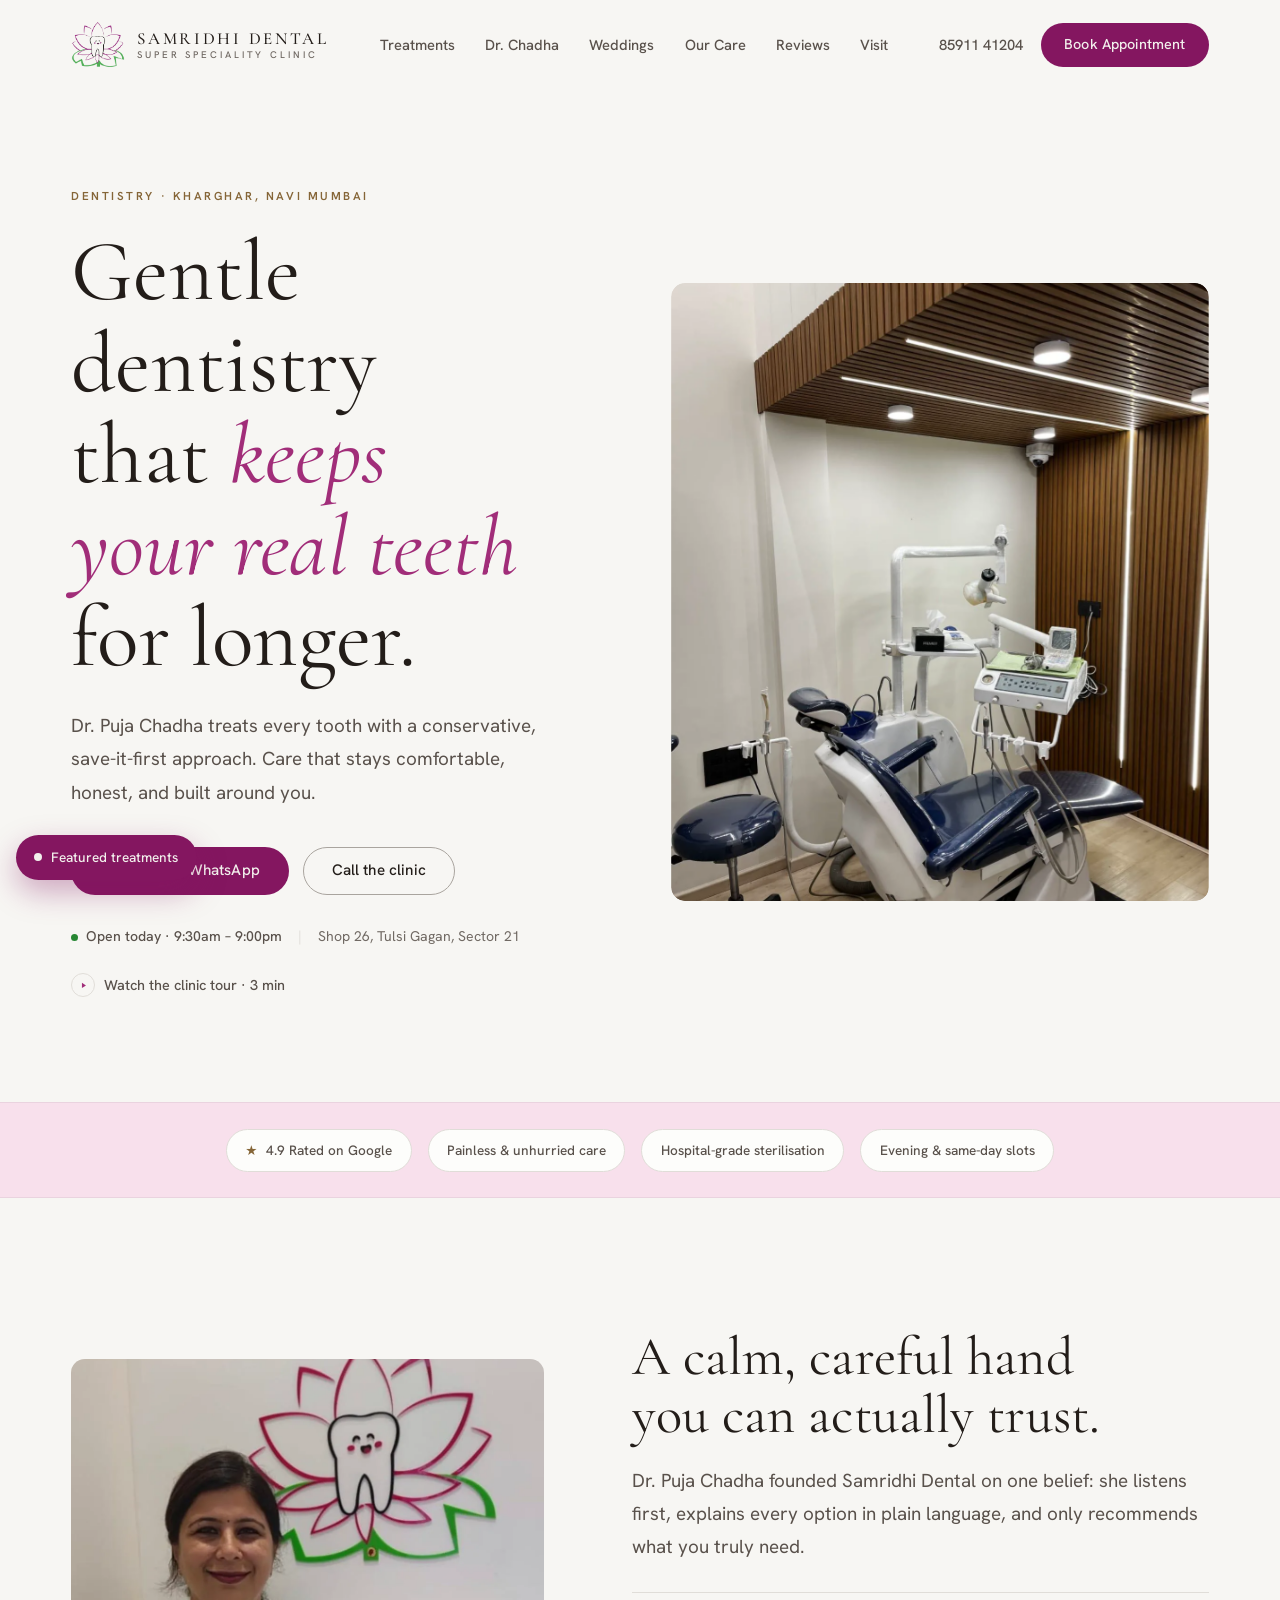
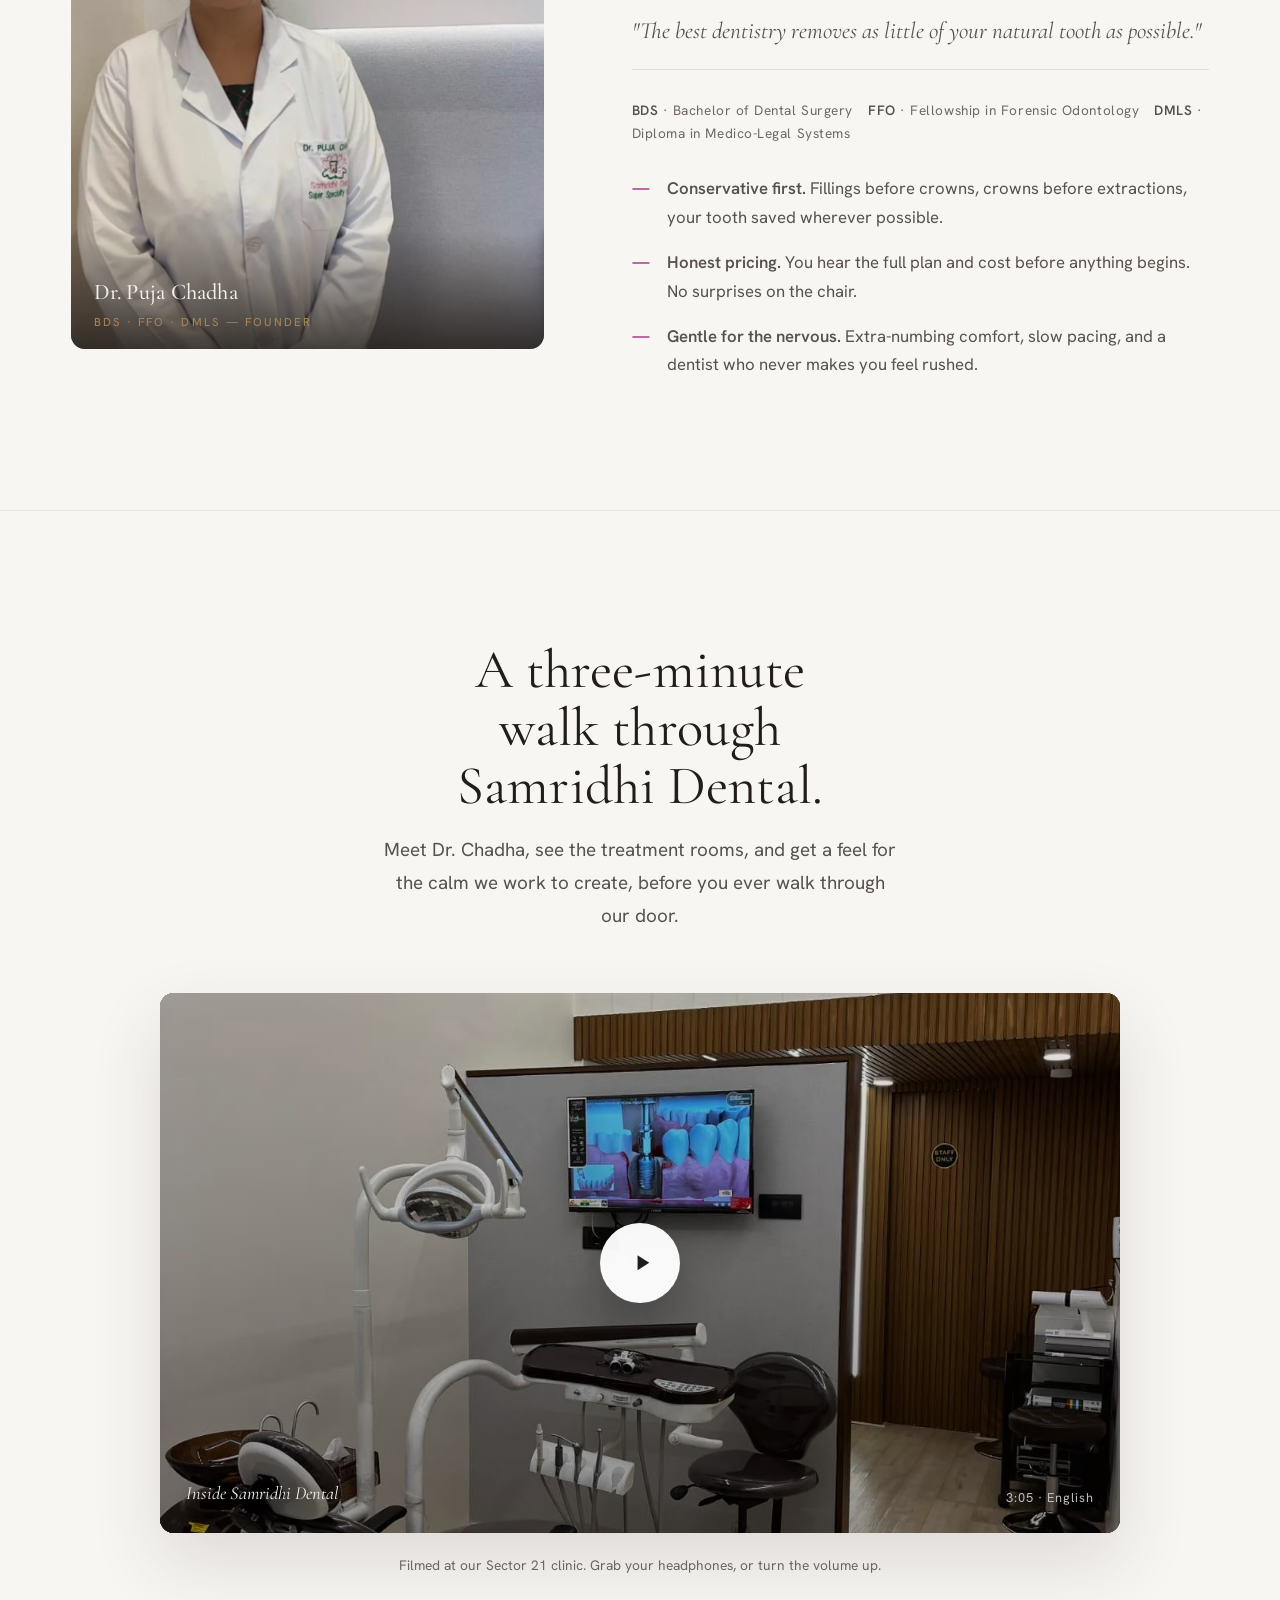
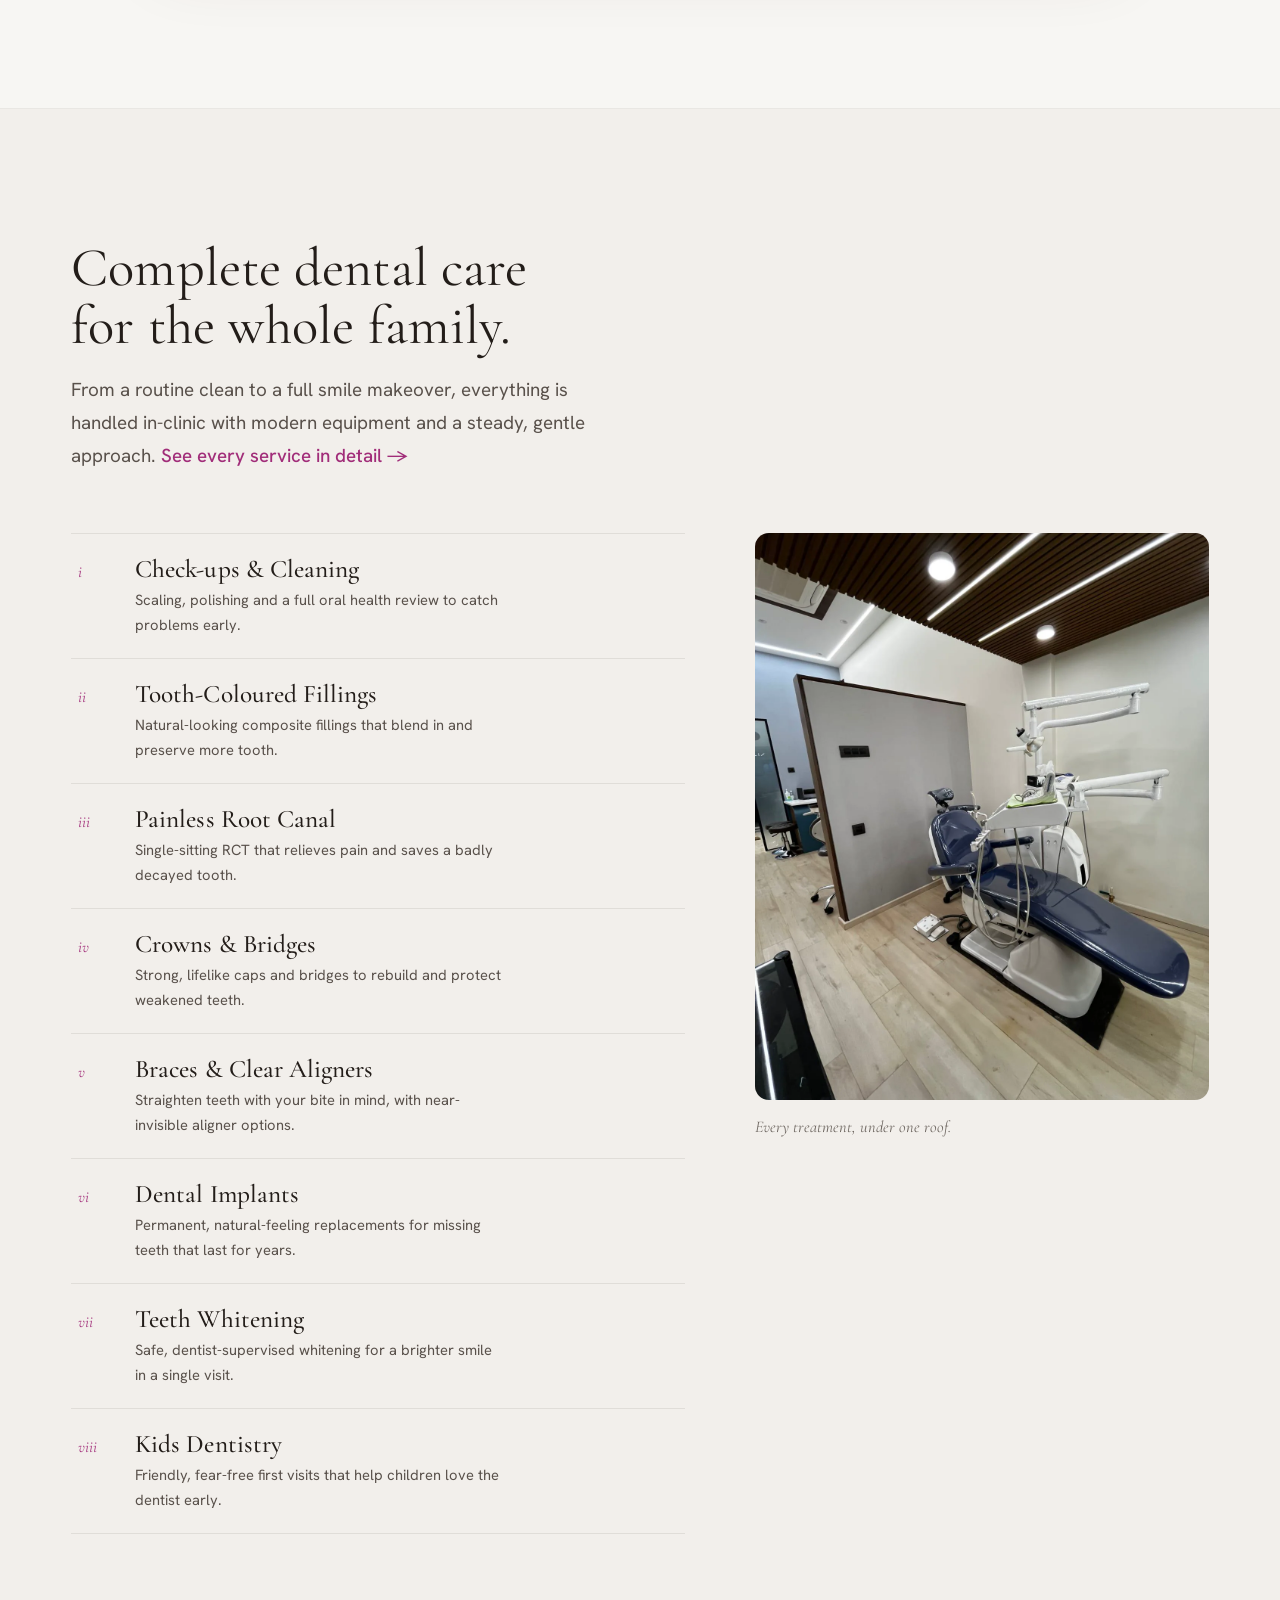
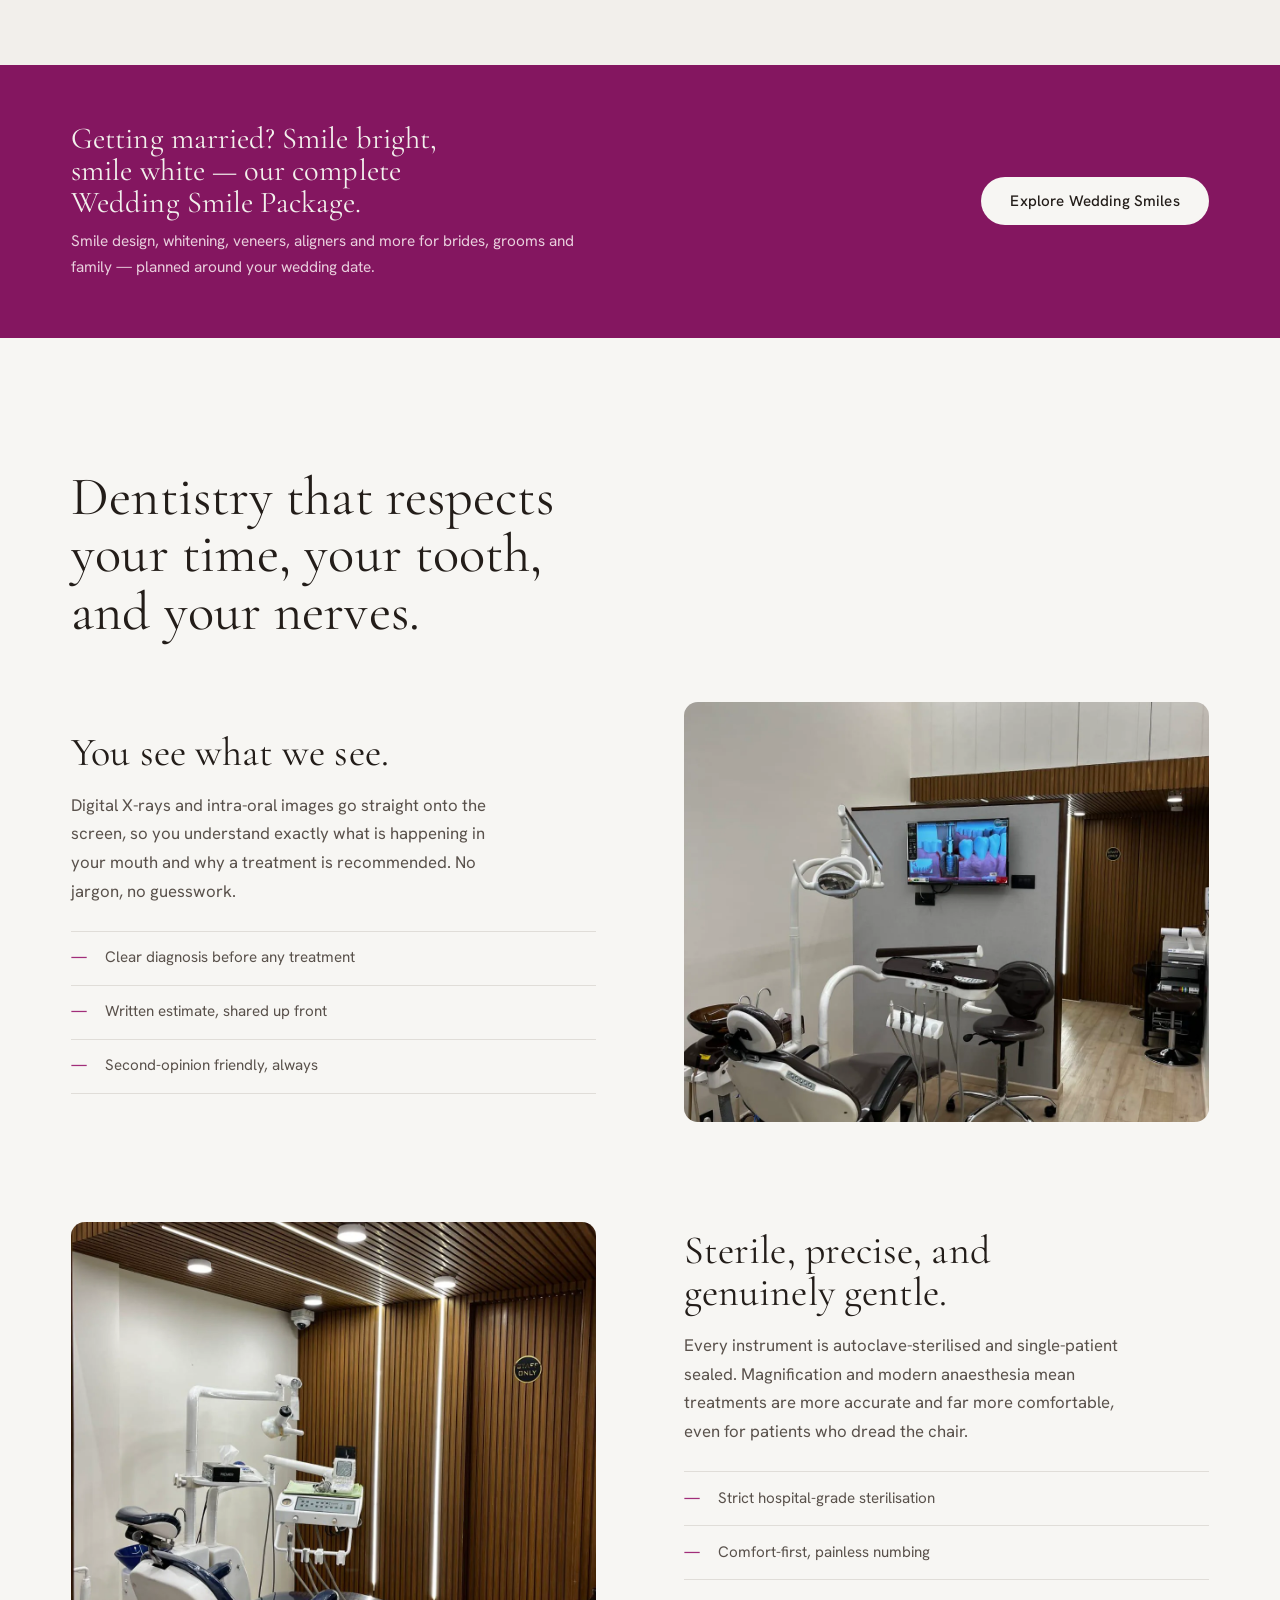
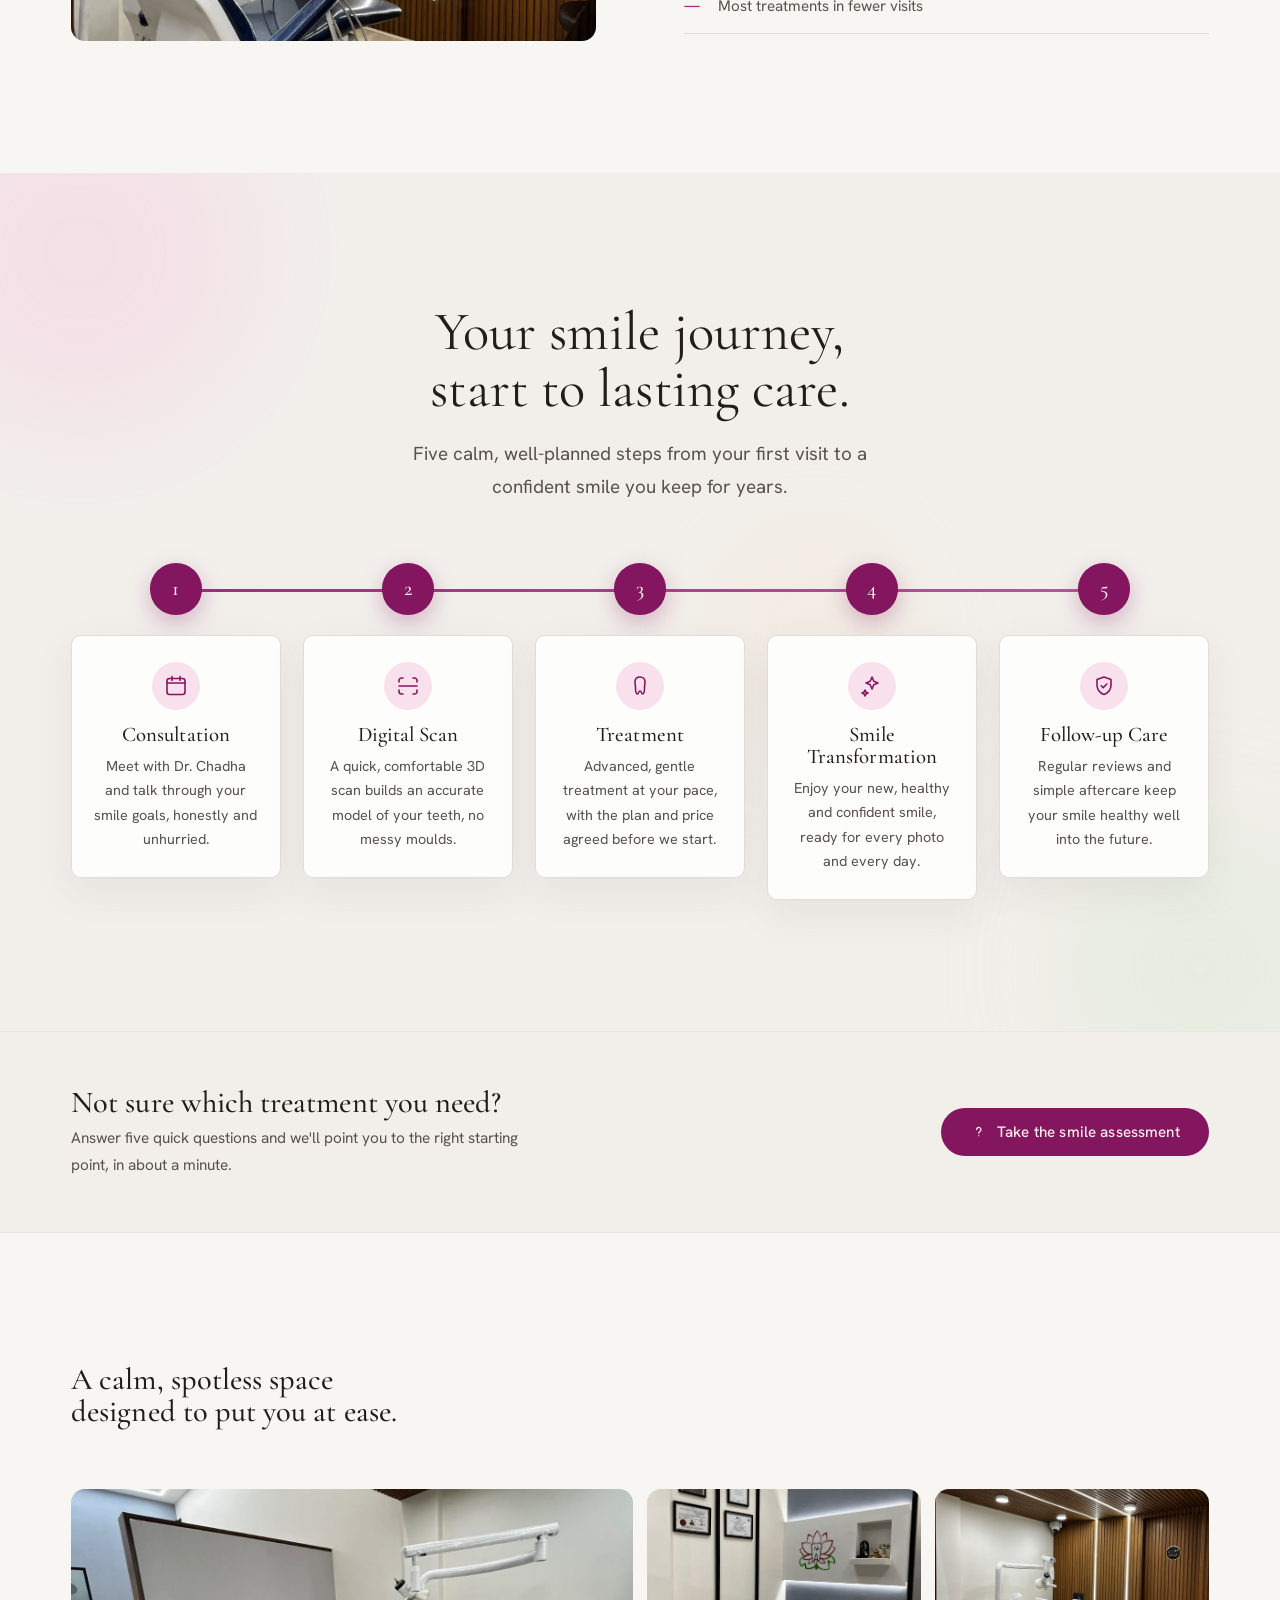
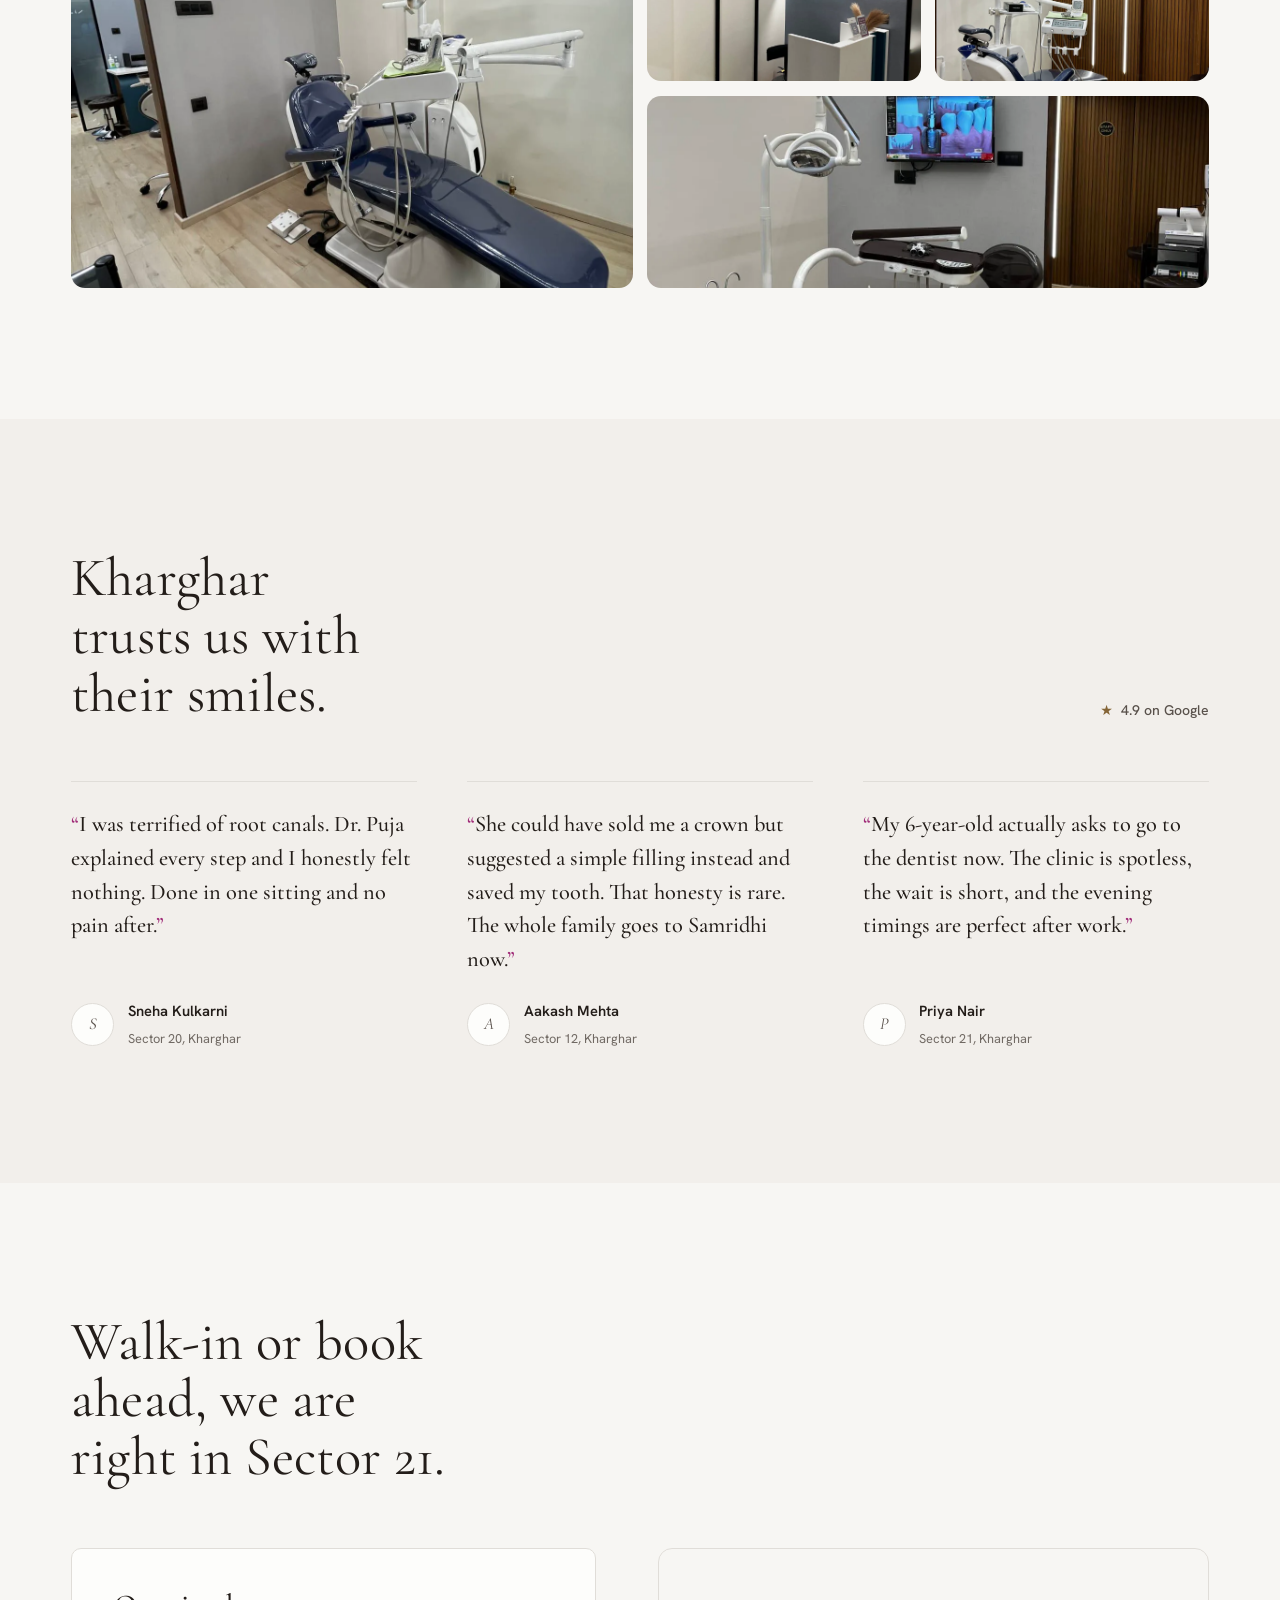
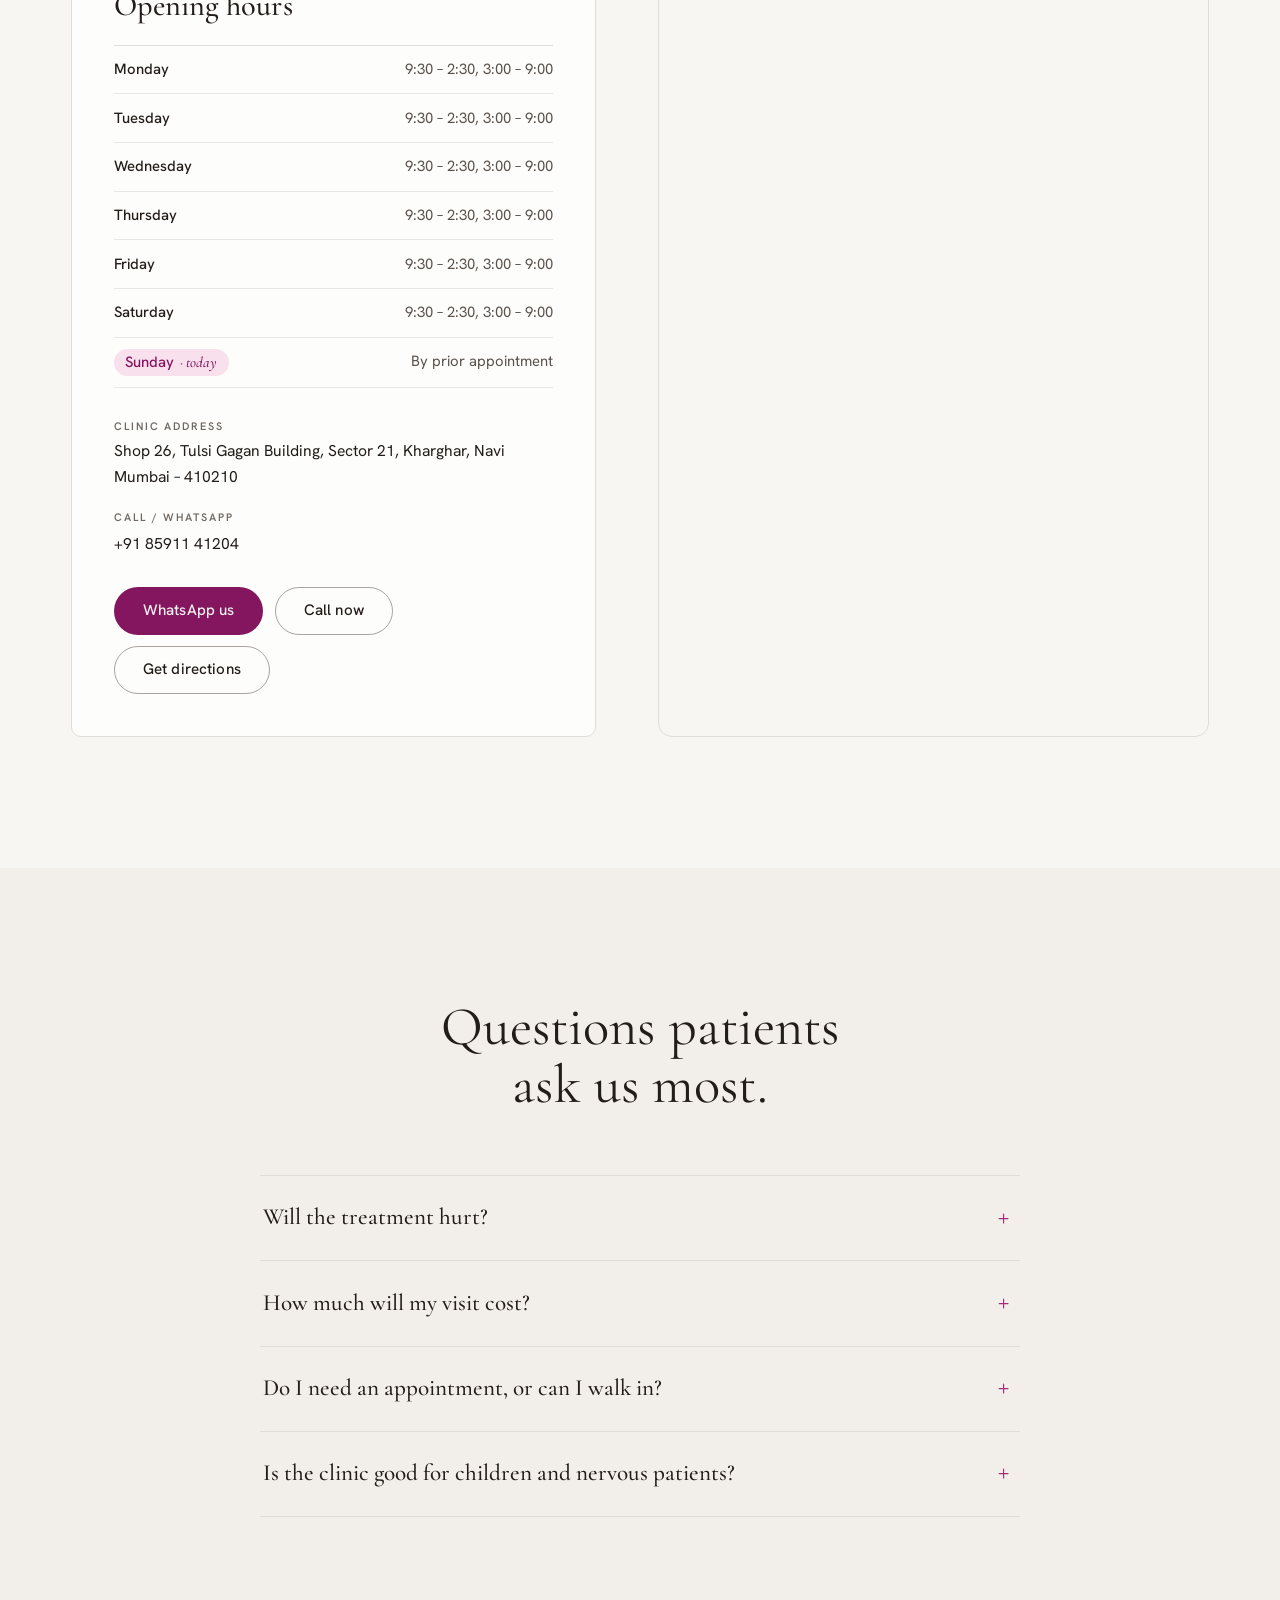
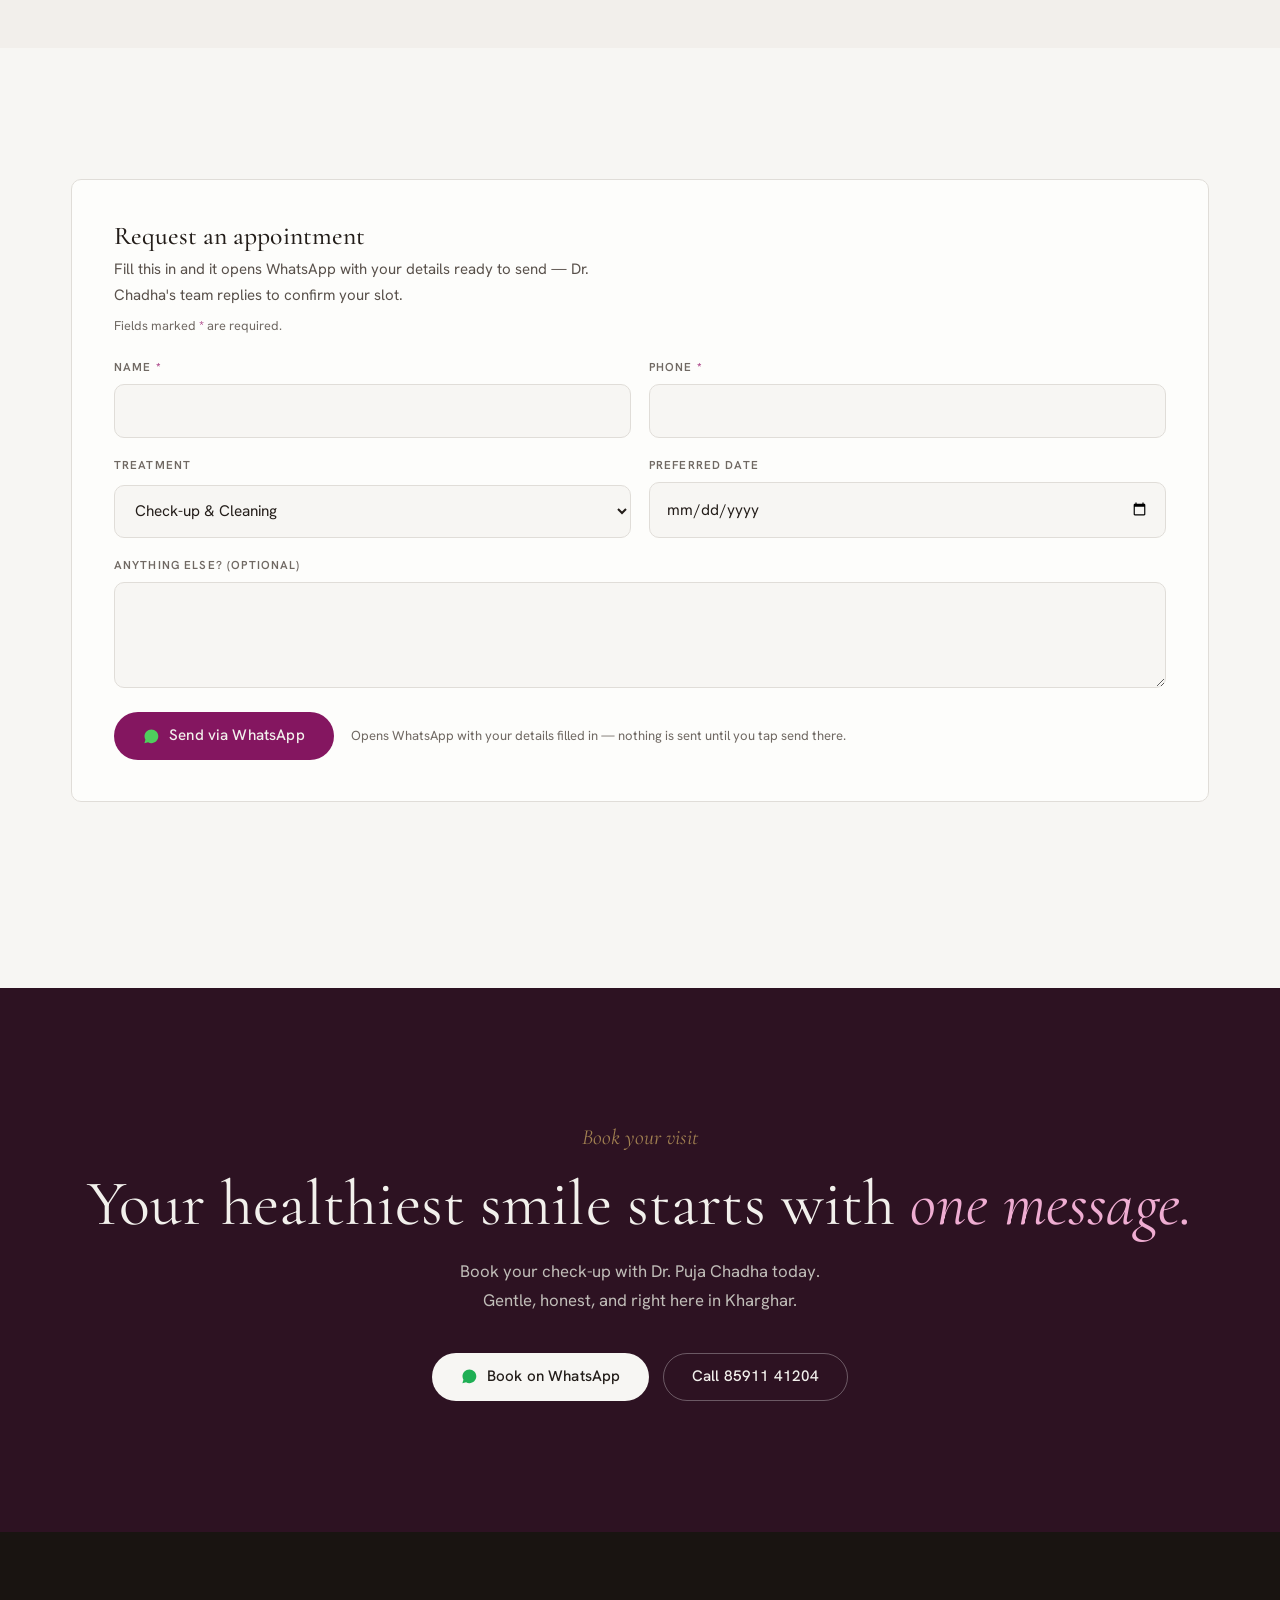
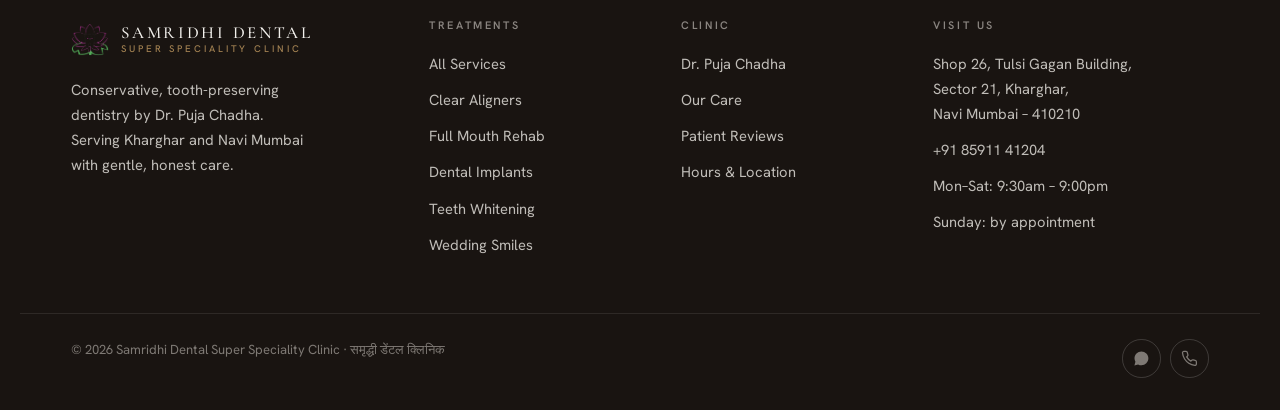
==== commit 7c2750b4: "Add real patient cases and correct Dr. Chadha's credentials Cases: - Full mouth rehab: a three-angle" ====
--- a/index.html
+++ b/index.html
@@ -53,7 +53,7 @@
     "@type": "Person",
     "name": "Dr. Puja Chadha",
     "jobTitle": "Dentist",
-    "description": "BDS, FFO, DMLS"
+    "description": "BDS (Bachelor of Dental Surgery), FFO (Fellowship in Forensic Odontology), DMLS (Diploma in Medico-Legal Systems)"
   },
   "sameAs": [
     "https://www.google.com/maps/search/?api=1&query=Samridhi+Dental+Super+Speciality+Clinic+Tulsi+Gagan+Building+Sector+21+Kharghar+Navi+Mumbai"
@@ -221,7 +221,7 @@
       <h2 class="h-section">A calm, careful hand you can actually trust.</h2>
       <p class="lede">Dr. Puja Chadha founded Samridhi Dental on one belief: she listens first, explains every option in plain language, and only recommends what you truly need.</p>
       <blockquote class="about__quote">"The best dentistry removes as little of your natural tooth as possible."</blockquote>
-      <p class="about__creds"><b>BDS</b> · Bachelor of Dental Surgery&ensp;&ensp;<b>FFO</b> · Fellowship in Functional Orthodontics&ensp;&ensp;<b>DMLS</b> · Dental Materials &amp; Laser Science</p>
+      <p class="about__creds"><b>BDS</b> · Bachelor of Dental Surgery&ensp;&ensp;<b>FFO</b> · Fellowship in Forensic Odontology&ensp;&ensp;<b>DMLS</b> · Diploma in Medico-Legal Systems</p>
       <ul class="about__points">
         <li><span class="dash" aria-hidden="true">—</span><span><b>Conservative first.</b> Fillings before crowns, crowns before extractions, your tooth saved wherever possible.</span></li>
         <li><span class="dash" aria-hidden="true">—</span><span><b>Honest pricing.</b> You hear the full plan and cost before anything begins. No surprises on the chair.</span></li>
@@ -286,7 +286,7 @@
         </div>
         <div class="menu__row" data-img="p-braces">
           <span class="idx" aria-hidden="true">v</span>
-          <div><h3>Braces &amp; Clear Aligners</h3><p>Functional orthodontics to straighten teeth, with near-invisible aligner options.</p></div>
+          <div><h3>Braces &amp; Clear Aligners</h3><p>Straighten teeth with your bite in mind, with near-invisible aligner options.</p></div>
         </div>
         <div class="menu__row" data-img="p-implant">
           <span class="idx" aria-hidden="true">vi</span>
--- a/styles.css
+++ b/styles.css
@@ -75,7 +75,14 @@
 
 img, svg, picture { display: block; max-width: 100%; }
 img { height: auto; }
-picture { width: 100%; height: 100%; }
+/* <picture> must fill containers that set their own aspect-ratio and rely on
+   object-fit on the img. Scoped deliberately: components that size the picture
+   themselves (before/after, case study) must not be caught by this. */
+.hero__media picture,
+.about__portrait picture,
+.feature__media picture,
+.menu__frame picture,
+.gallery figure picture { width: 100%; height: 100%; }
 a { color: inherit; text-decoration: none; }
 button { font: inherit; color: inherit; cursor: pointer; background: none; border: 0; }
 ul { list-style: none; padding: 0; }
@@ -730,6 +737,28 @@
 @media (max-width: 620px) {
   .beforeafter { grid-template-columns: 1fr; gap: 1.6rem; }
 }
+
+/* ---------- Multi-angle clinical case study (before | after) ---------- */
+.case-study {
+  max-width: 900px; margin-inline: auto;
+  display: grid; gap: clamp(1.2rem, 0.9rem + 1vw, 1.9rem);
+}
+/* Before / After column headers, shown once above all views */
+.case-study__head {
+  display: grid; grid-template-columns: 1fr 1fr; gap: clamp(0.7rem, 0.4rem + 1.2vw, 1.2rem);
+  justify-items: center;
+}
+.case-view { margin: 0; display: grid; gap: 0.6rem; }
+.case-view__label {
+  font-size: 0.72rem; font-weight: 600; letter-spacing: 0.18em; text-transform: uppercase;
+  color: var(--ink-faint); text-align: center;
+}
+.case-view__pair { display: grid; grid-template-columns: 1fr 1fr; gap: clamp(0.7rem, 0.4rem + 1.2vw, 1.2rem); }
+.case-view__pair picture {
+  display: block; border-radius: var(--r-panel); overflow: hidden;
+  background: var(--bg-alt); box-shadow: 0 14px 36px oklch(0.35 0.04 30 / 0.14);
+}
+.case-view__pair img { width: 100%; height: 100%; object-fit: cover; display: block; }
 
 /* ============================================================
    Smile Journey timeline
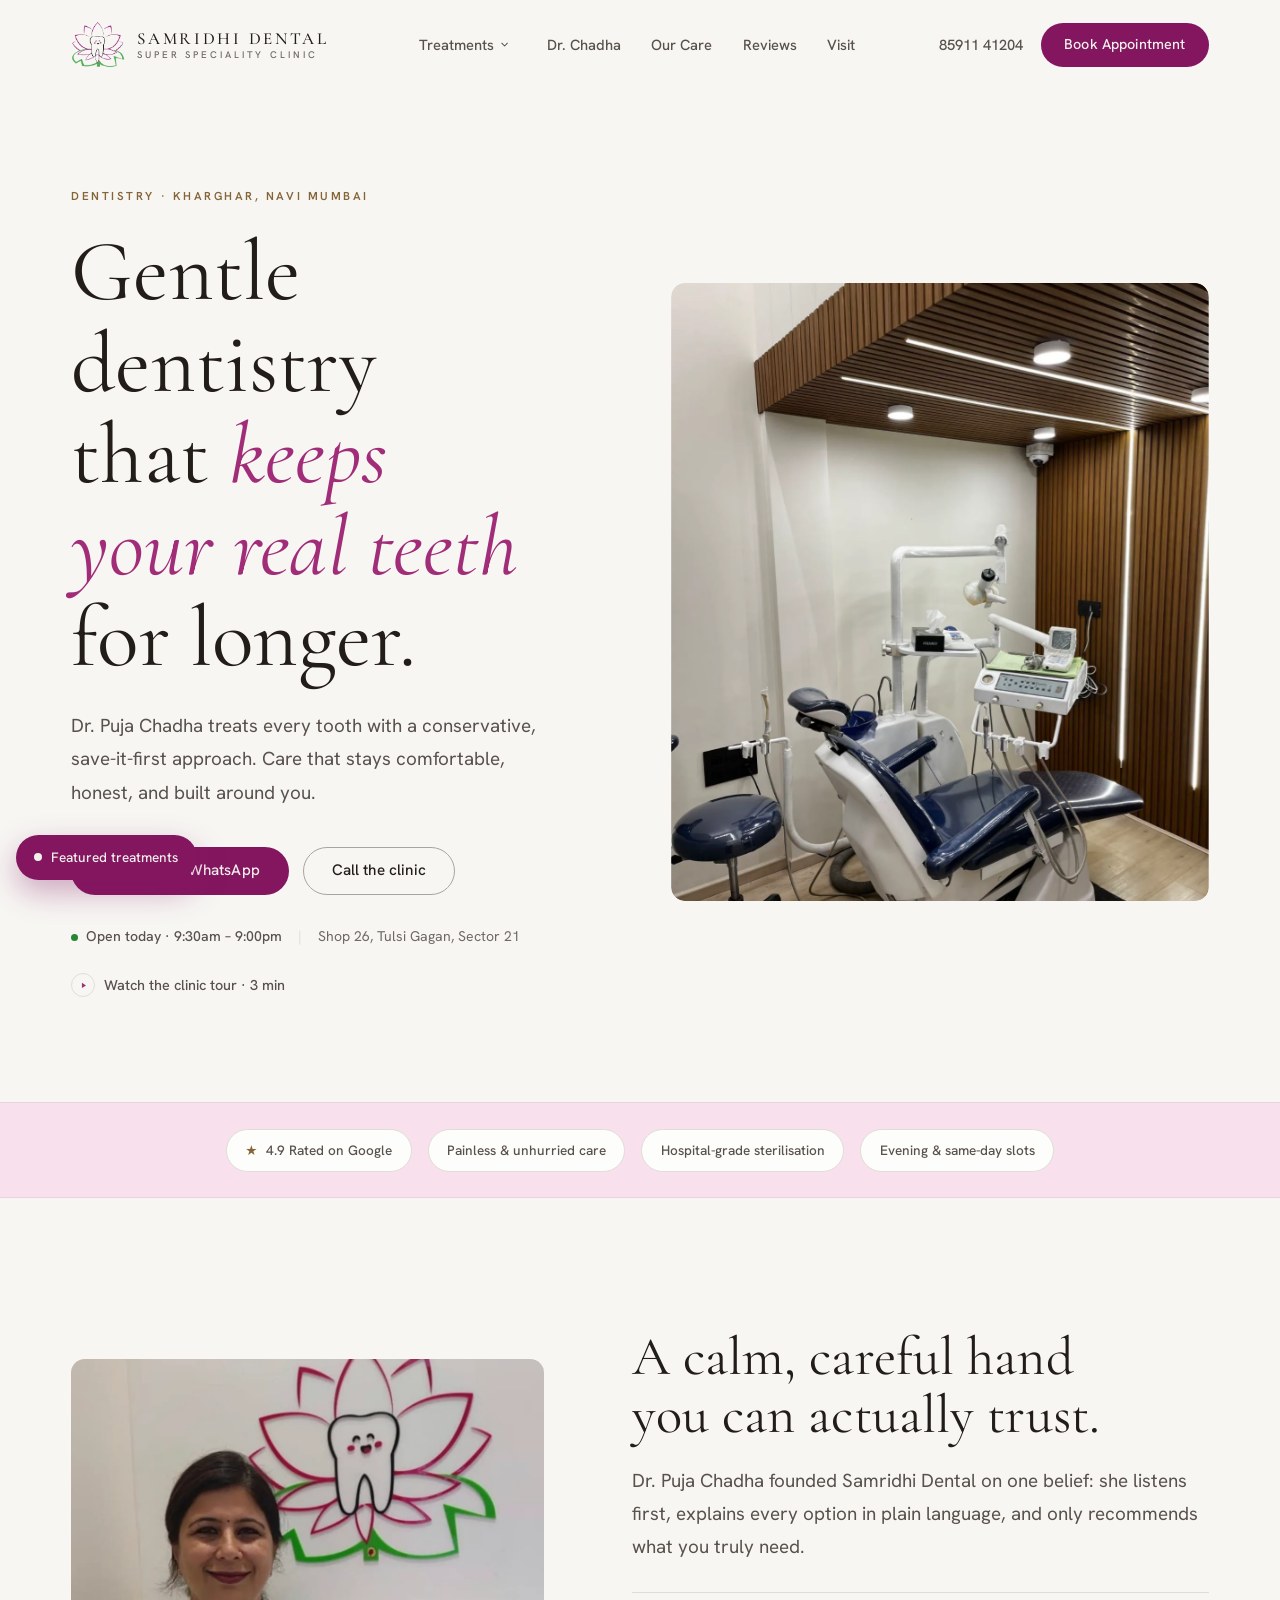
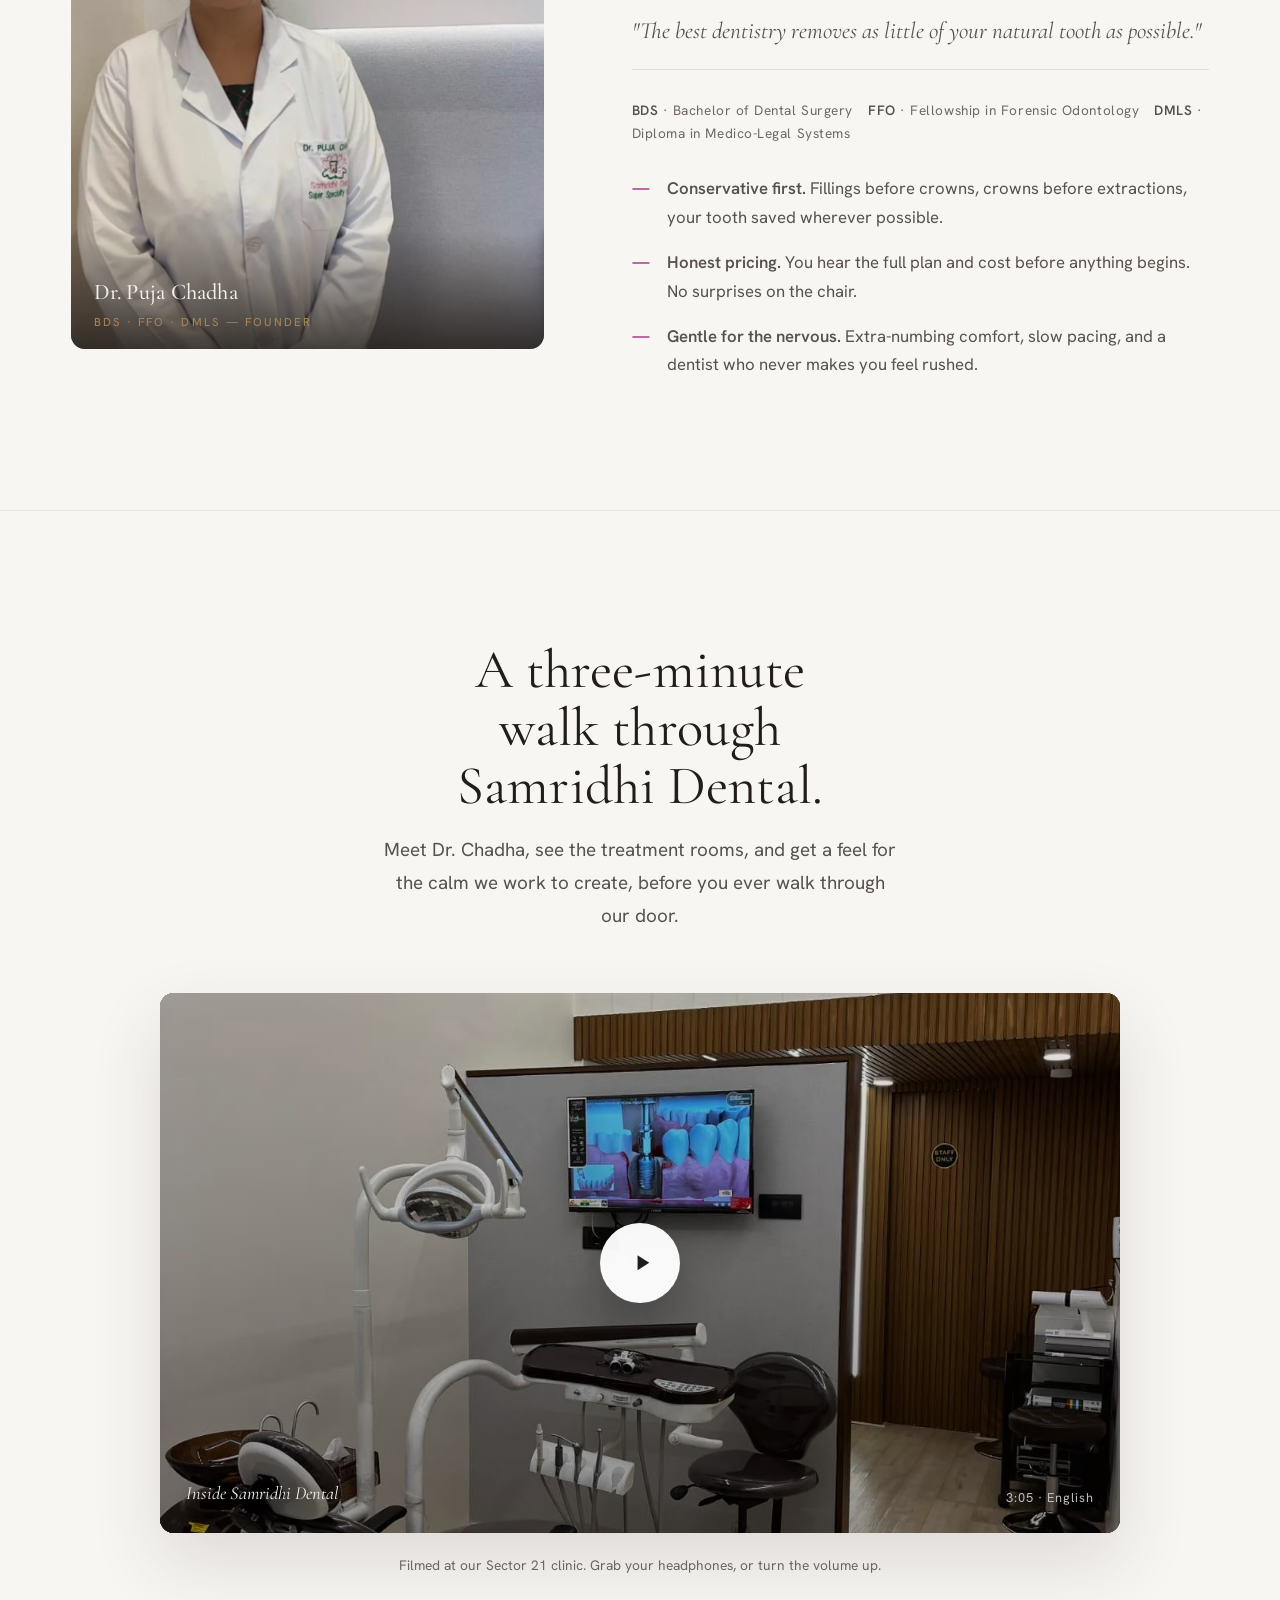
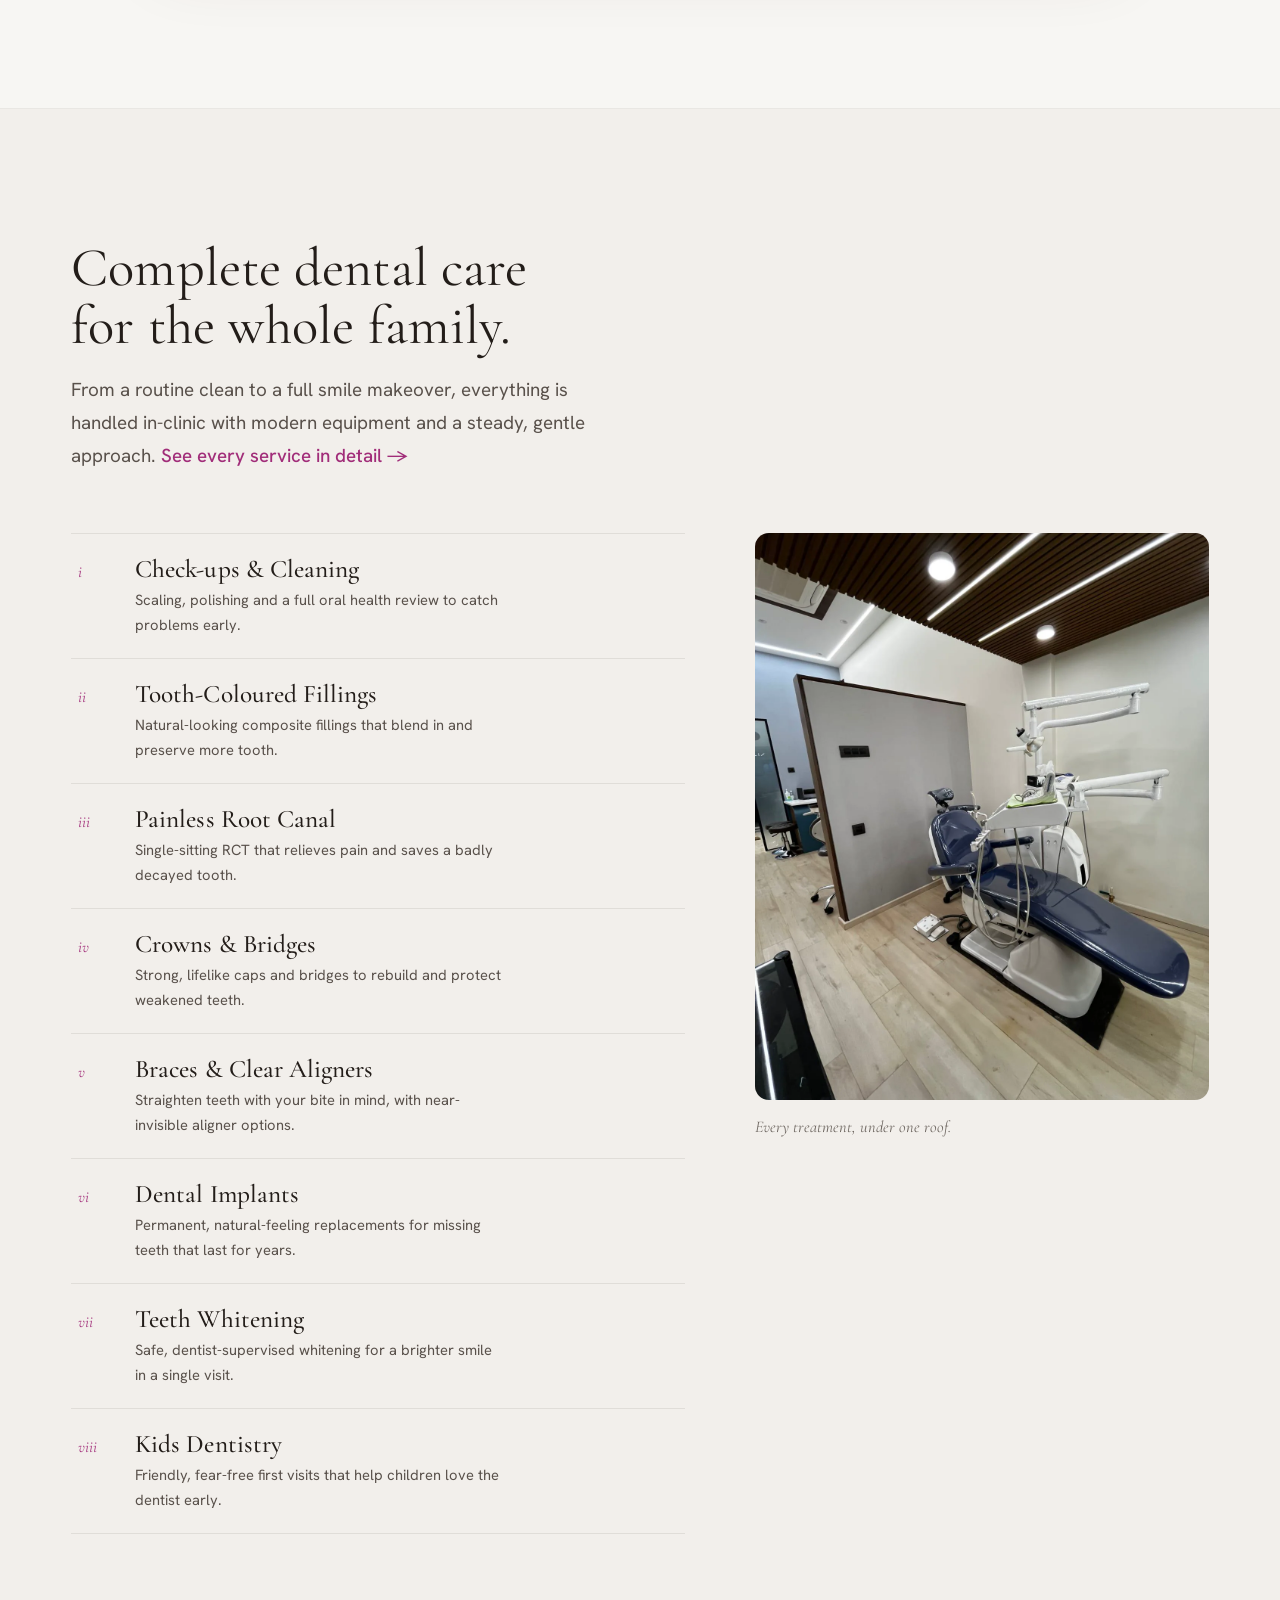
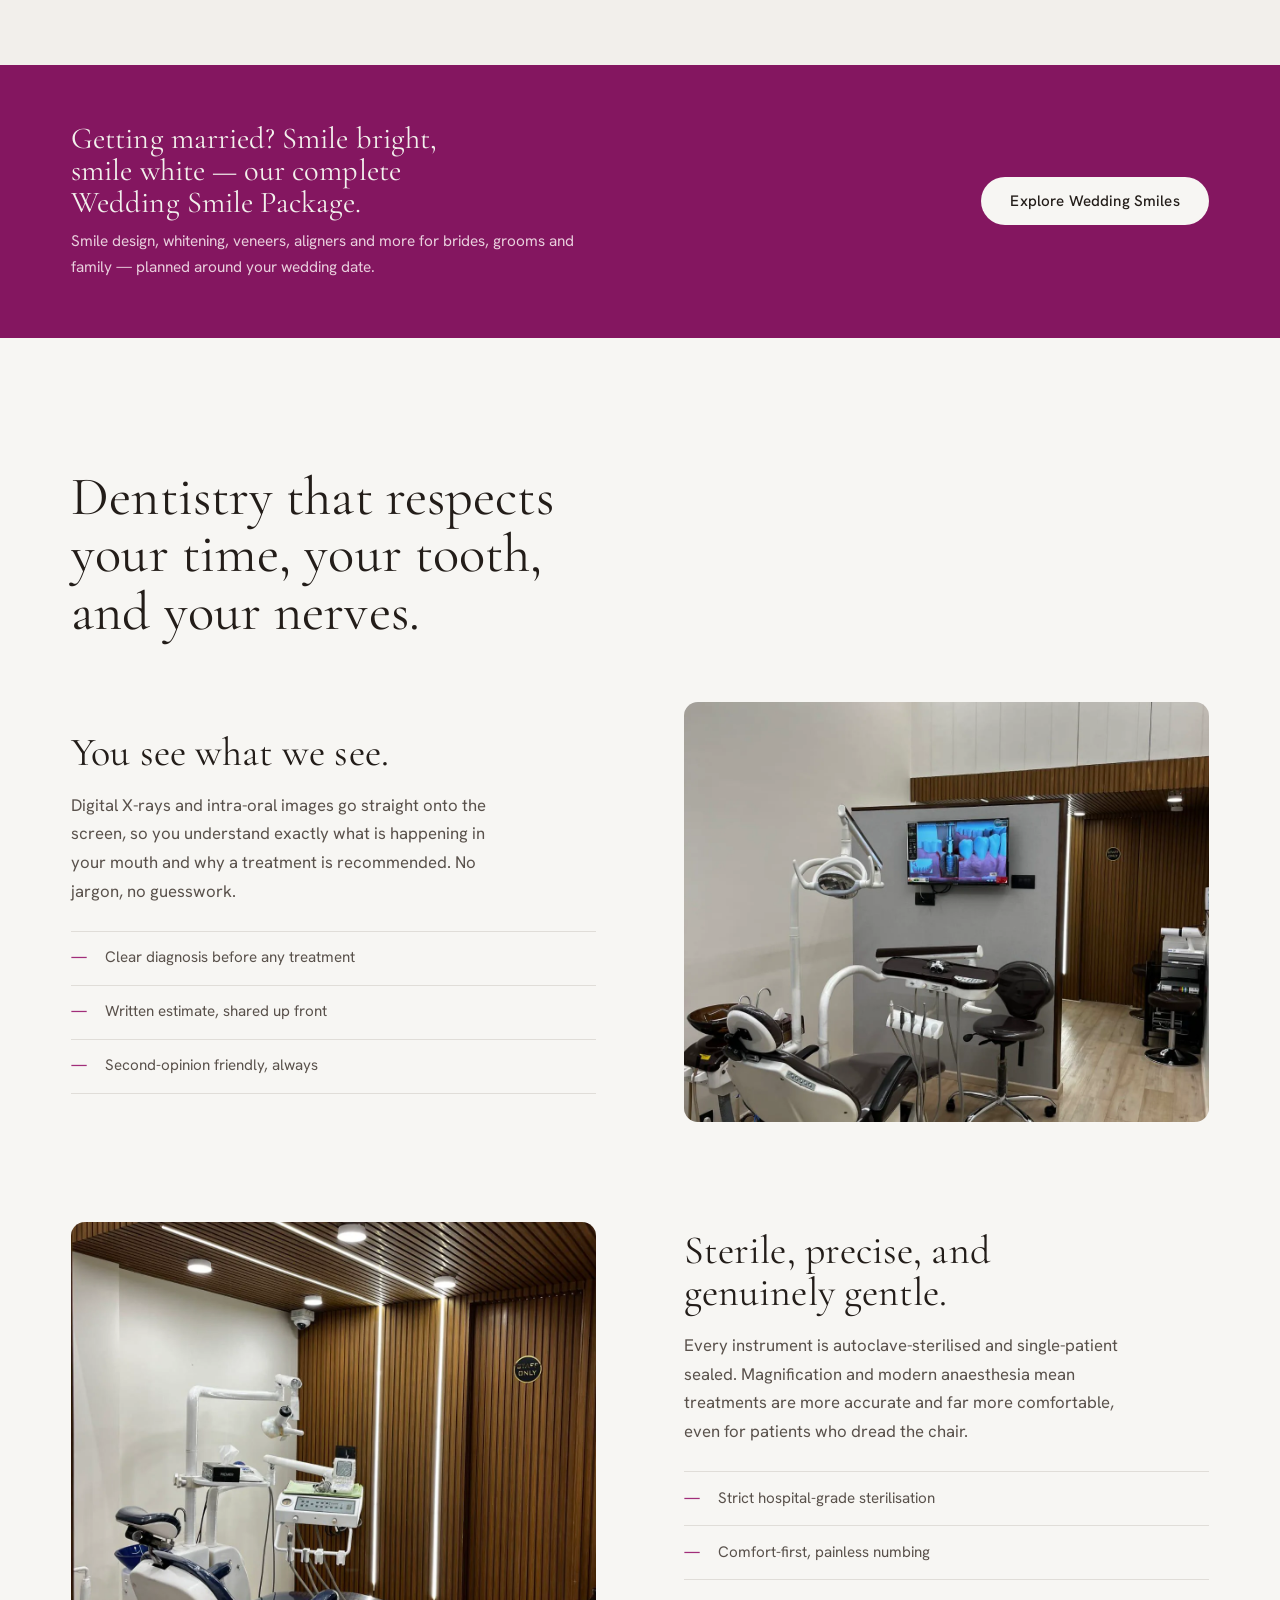
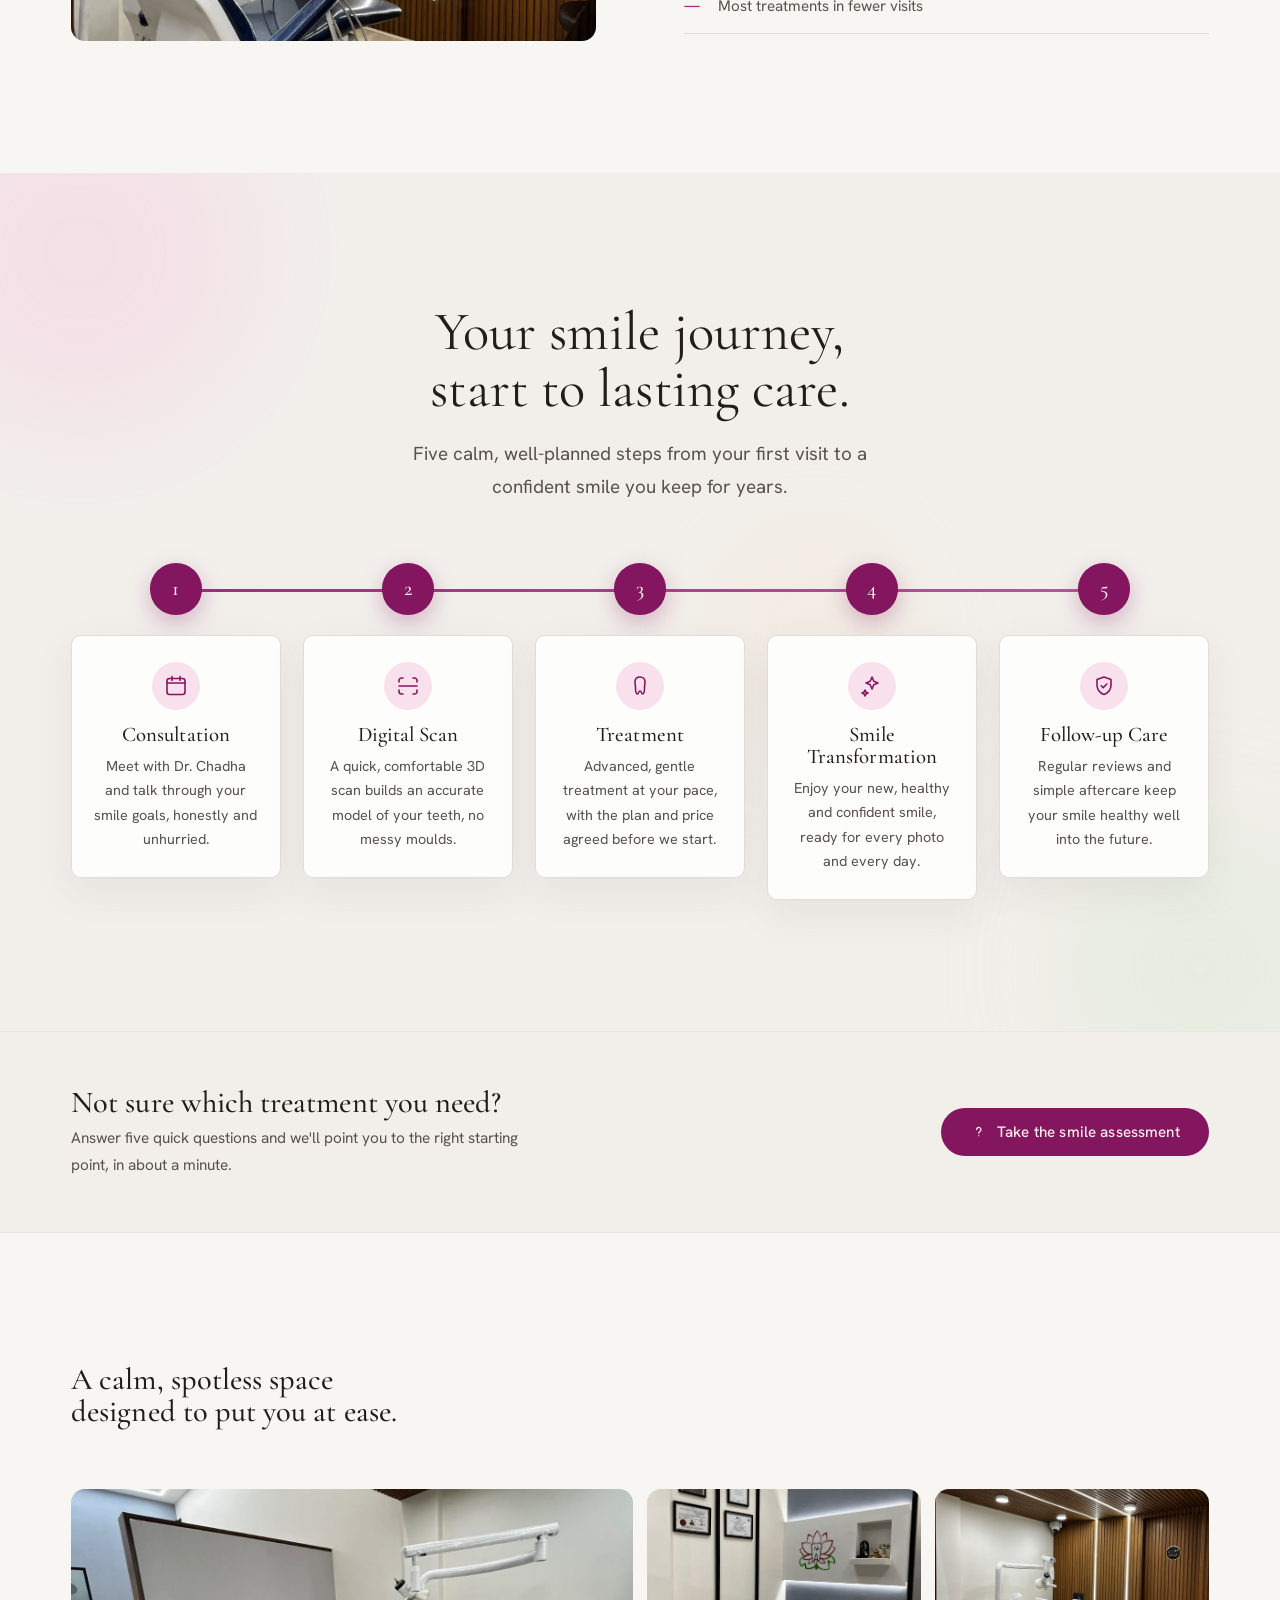
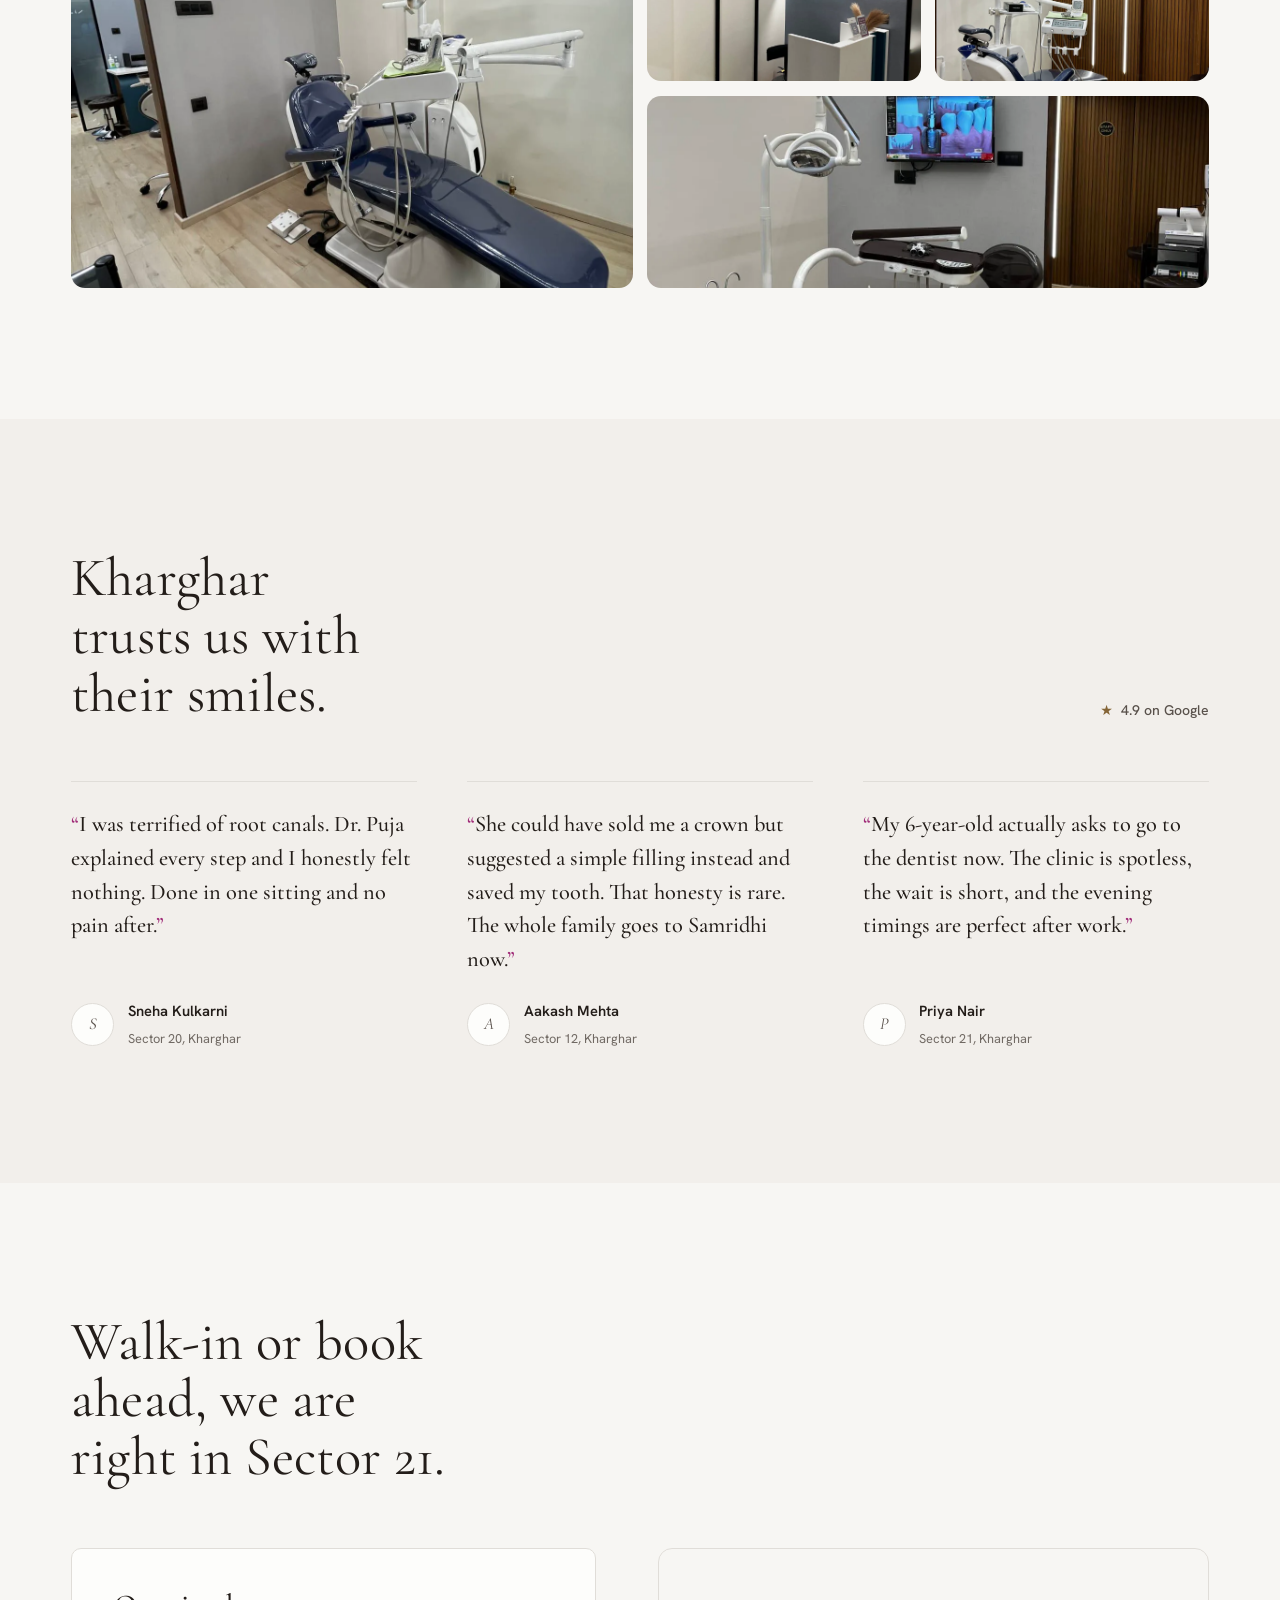
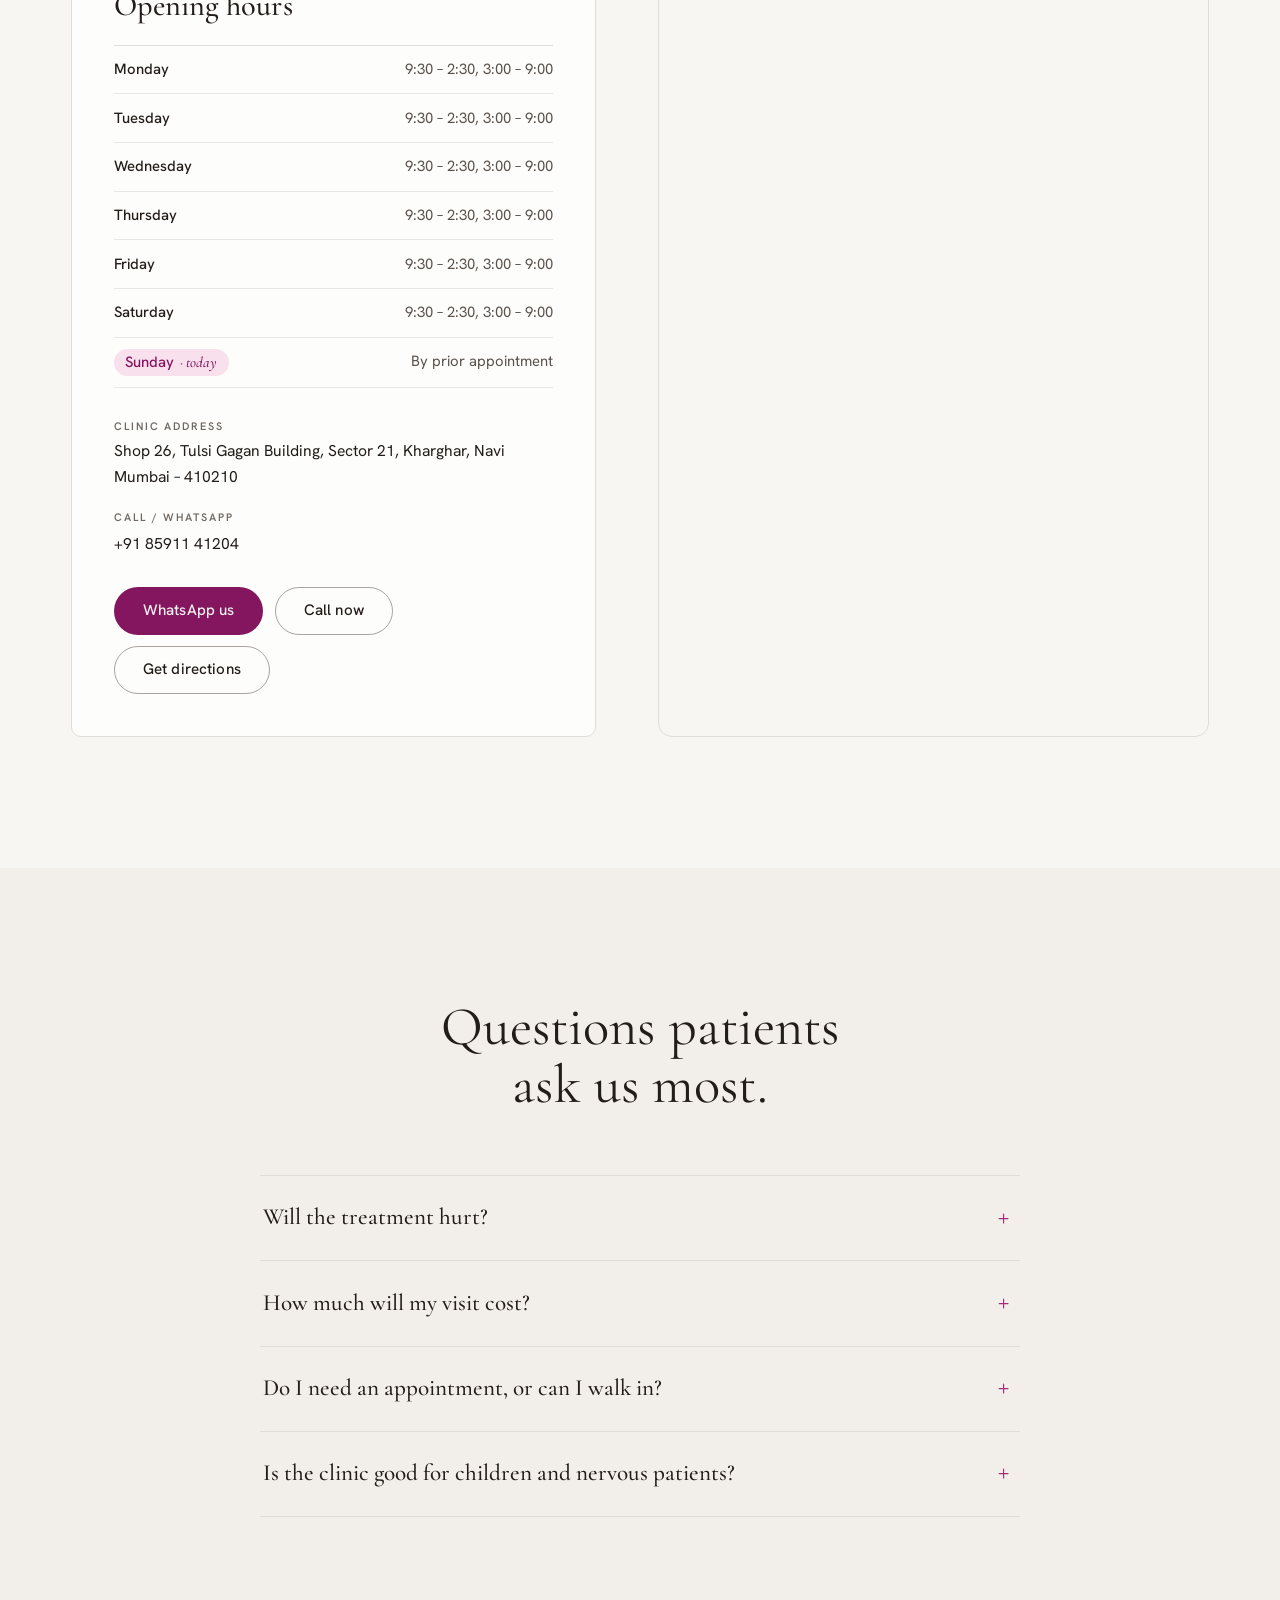
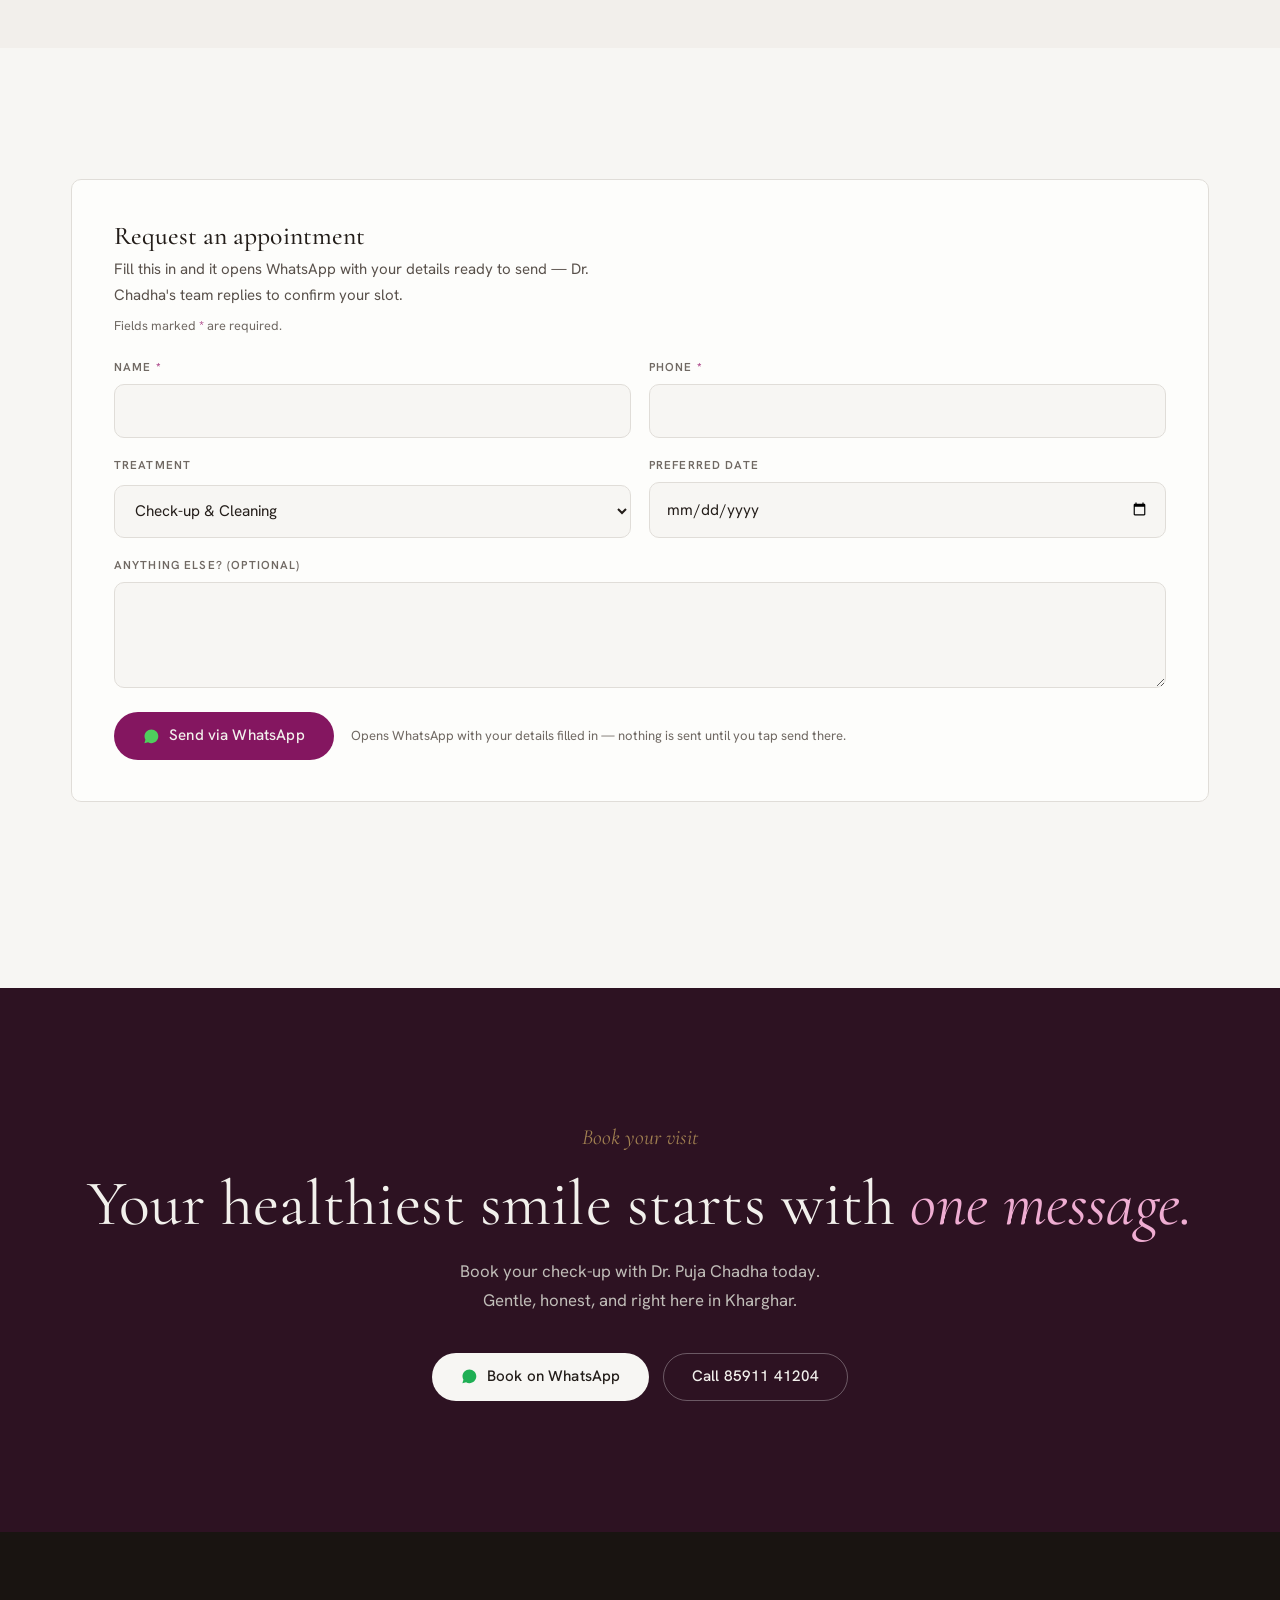
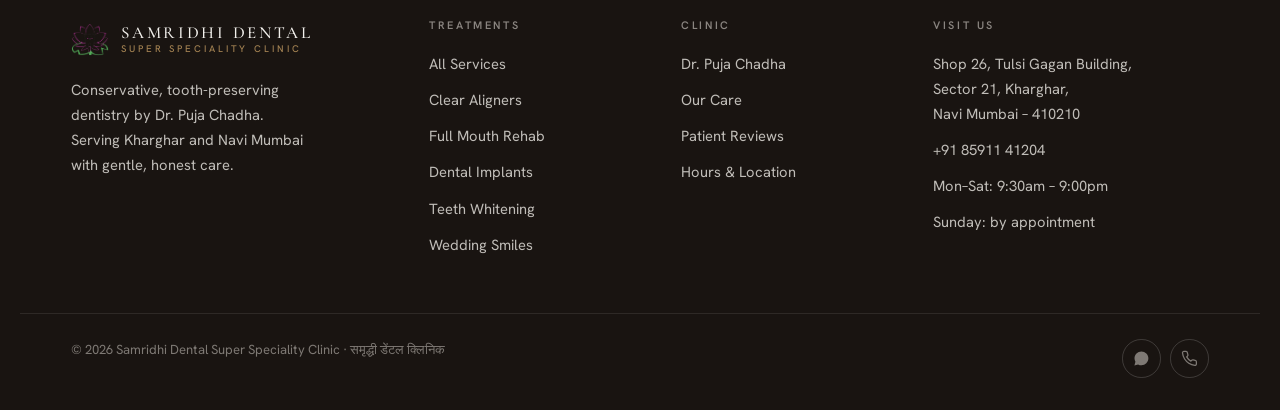
==== commit 4c632839: "Surface the aligner and rehab pages in the navbar - Group the treatment pages under a Treatments dro" ====
--- a/index.html
+++ b/index.html
@@ -124,9 +124,19 @@
     </a>
 
     <nav class="nav" aria-label="Primary">
-      <a href="services.html">Treatments</a>
+      <div class="nav__group">
+        <button type="button" class="nav__trigger" aria-expanded="false" aria-controls="treatmentsMenu">
+          Treatments
+          <svg viewBox="0 0 24 24" fill="none" stroke="currentColor" stroke-width="2.2" stroke-linecap="round" stroke-linejoin="round" aria-hidden="true"><path d="M6 9l6 6 6-6"/></svg>
+        </button>
+        <ul class="nav__menu" id="treatmentsMenu">
+          <li><a href="services.html">All Services</a></li>
+          <li><a href="aligners.html">Clear Aligners</a></li>
+          <li><a href="full-mouth-rehab.html">Full Mouth Rehab</a></li>
+          <li><a href="wedding.html">Wedding Smile Package</a></li>
+        </ul>
+      </div>
       <a href="#about">Dr. Chadha</a>
-      <a href="wedding.html">Weddings</a>
       <a href="#approach">Our Care</a>
       <a href="#reviews">Reviews</a>
       <a href="#visit">Visit</a>
@@ -147,6 +157,8 @@
 <!-- mobile drawer -->
 <div class="drawer" id="drawer">
   <a href="services.html">Treatments</a>
+  <a href="aligners.html">Clear Aligners</a>
+  <a href="full-mouth-rehab.html">Full Mouth Rehab</a>
   <a href="#about">Dr. Puja Chadha</a>
   <a href="wedding.html">Wedding Smiles</a>
   <a href="#approach">Our Care</a>
--- a/styles.css
+++ b/styles.css
@@ -167,6 +167,11 @@
 
 .header__inner { display: flex; align-items: center; justify-content: space-between; gap: 1.5rem; }
 
+/* Brand and CTA hold their size; the nav is the flexible element between them,
+   otherwise all three shrink and their labels wrap onto two lines. */
+.brand, .header__cta { flex: none; }
+.brand__name, .brand__sub, .header__call, .header__cta .btn { white-space: nowrap; }
+
 .brand { display: flex; align-items: center; gap: 0.75rem; }
 .brand__mark { width: 38px; height: 38px; flex: none; object-fit: contain; }
 .header .brand__mark { width: 54px; height: 54px; }
@@ -178,14 +183,49 @@
 .brand__sub { font-size: 0.6rem; letter-spacing: 0.3em; text-transform: uppercase; color: var(--ink-faint); font-weight: 500; }
 
 .nav { display: flex; align-items: center; gap: 1.9rem; }
+.nav > a, .nav__trigger { white-space: nowrap; }
 .nav a { position: relative; font-size: 0.92rem; font-weight: 500; color: var(--ink-soft); transition: color .25s; padding-block: 0.3rem; }
-.nav a::after {
+.nav > a::after {
   content: ""; position: absolute; left: 0; right: 0; bottom: 0; height: 1px;
   background: var(--rose); transform: scaleX(0); transform-origin: left;
   transition: transform .35s var(--ease);
 }
 .nav a:hover { color: var(--ink); }
-.nav a:hover::after { transform: scaleX(1); }
+.nav > a:hover::after { transform: scaleX(1); }
+
+/* ---------- Treatments dropdown ---------- */
+.nav__group { position: relative; display: flex; align-items: center; }
+.nav__trigger {
+  display: inline-flex; align-items: center; gap: 0.35rem;
+  font-size: 0.92rem; font-weight: 500; color: var(--ink-soft);
+  padding-block: 0.3rem; transition: color .25s;
+}
+.nav__trigger:hover, .nav__group:hover .nav__trigger { color: var(--ink); }
+.nav__trigger svg { width: 0.7rem; height: 0.7rem; transition: transform .3s var(--ease); }
+.nav__group:hover .nav__trigger svg,
+.nav__trigger[aria-expanded="true"] svg { transform: rotate(180deg); }
+
+.nav__menu {
+  position: absolute; top: 100%; left: 50%; translate: -50% 0;
+  min-width: 15rem; margin-top: 0.7rem; padding: 0.5rem;
+  display: grid; gap: 0.1rem; list-style: none;
+  background: var(--surface); border: 1px solid var(--line);
+  border-radius: var(--r-panel); box-shadow: 0 22px 50px oklch(0.35 0.04 30 / 0.16);
+  opacity: 0; visibility: hidden; transform: translateY(-6px);
+  transition: opacity .25s var(--ease), transform .25s var(--ease), visibility .25s;
+}
+/* A hover bridge stops the menu closing as the pointer crosses the gap */
+.nav__group::after { content: ""; position: absolute; top: 100%; left: 0; right: 0; height: 0.9rem; }
+.nav__group:hover .nav__menu,
+.nav__group:focus-within .nav__menu,
+.nav__menu.is-open { opacity: 1; visibility: visible; transform: none; }
+.nav__menu a {
+  display: block; padding: 0.6rem 0.8rem; border-radius: 7px;
+  font-size: 0.9rem; color: var(--ink-soft); white-space: nowrap;
+  transition: background-color .2s, color .2s;
+}
+.nav__menu a:hover { background: var(--rose-soft); color: var(--rose-deep); }
+.nav__menu a[aria-current="page"] { color: var(--rose-deep); font-weight: 600; }
 
 .header__cta { display: flex; align-items: center; gap: 1.1rem; }
 .header__call { font-size: 0.92rem; font-weight: 500; color: var(--ink-soft); transition: color .25s; }
@@ -604,7 +644,15 @@
   .feature__media { max-width: 560px; }
 }
 
-@media (max-width: 880px) {
+/* Between the full nav and the drawer the header gets tight: drop the phone
+   number first (the Book button and the sticky mobile bar still cover contact). */
+@media (max-width: 1200px) {
+  .header__call { display: none; }
+}
+
+/* Below this the full nav can't fit alongside the brand and CTA, so switch to
+   the drawer rather than let the header squeeze. */
+@media (max-width: 1020px) {
   /* Keep the header (and its toggle) above the drawer so the close ✕ is visible */
   .header { z-index: var(--z-top); }
   .nav, .header__call, .header__cta .btn { display: none; }
@@ -655,7 +703,7 @@
   .tour__meta { flex-direction: column; align-items: flex-start; gap: 0.2rem; }
 }
 
-@media (min-width: 881px) { .drawer { display: none; } }
+@media (min-width: 1021px) { .drawer { display: none; } }
 
 /* ============================================================
    Wedding Smile Package
@@ -946,7 +994,7 @@
 }
 .featured-pill:hover { transform: translateY(-2px); box-shadow: 0 16px 38px oklch(0.42 0.16 345 / 0.45); }
 .featured-pill__dot { width: 0.5rem; height: 0.5rem; border-radius: 50%; background: var(--on-dark); animation: pulse 2.4s var(--ease-soft) infinite; }
-@media (max-width: 880px) { .featured-pill { bottom: 5.2rem; } }
+@media (max-width: 1020px) { .featured-pill { bottom: 5.2rem; } }
 
 /* ---------- Reduced motion ---------- */
 @media (prefers-reduced-motion: reduce) {
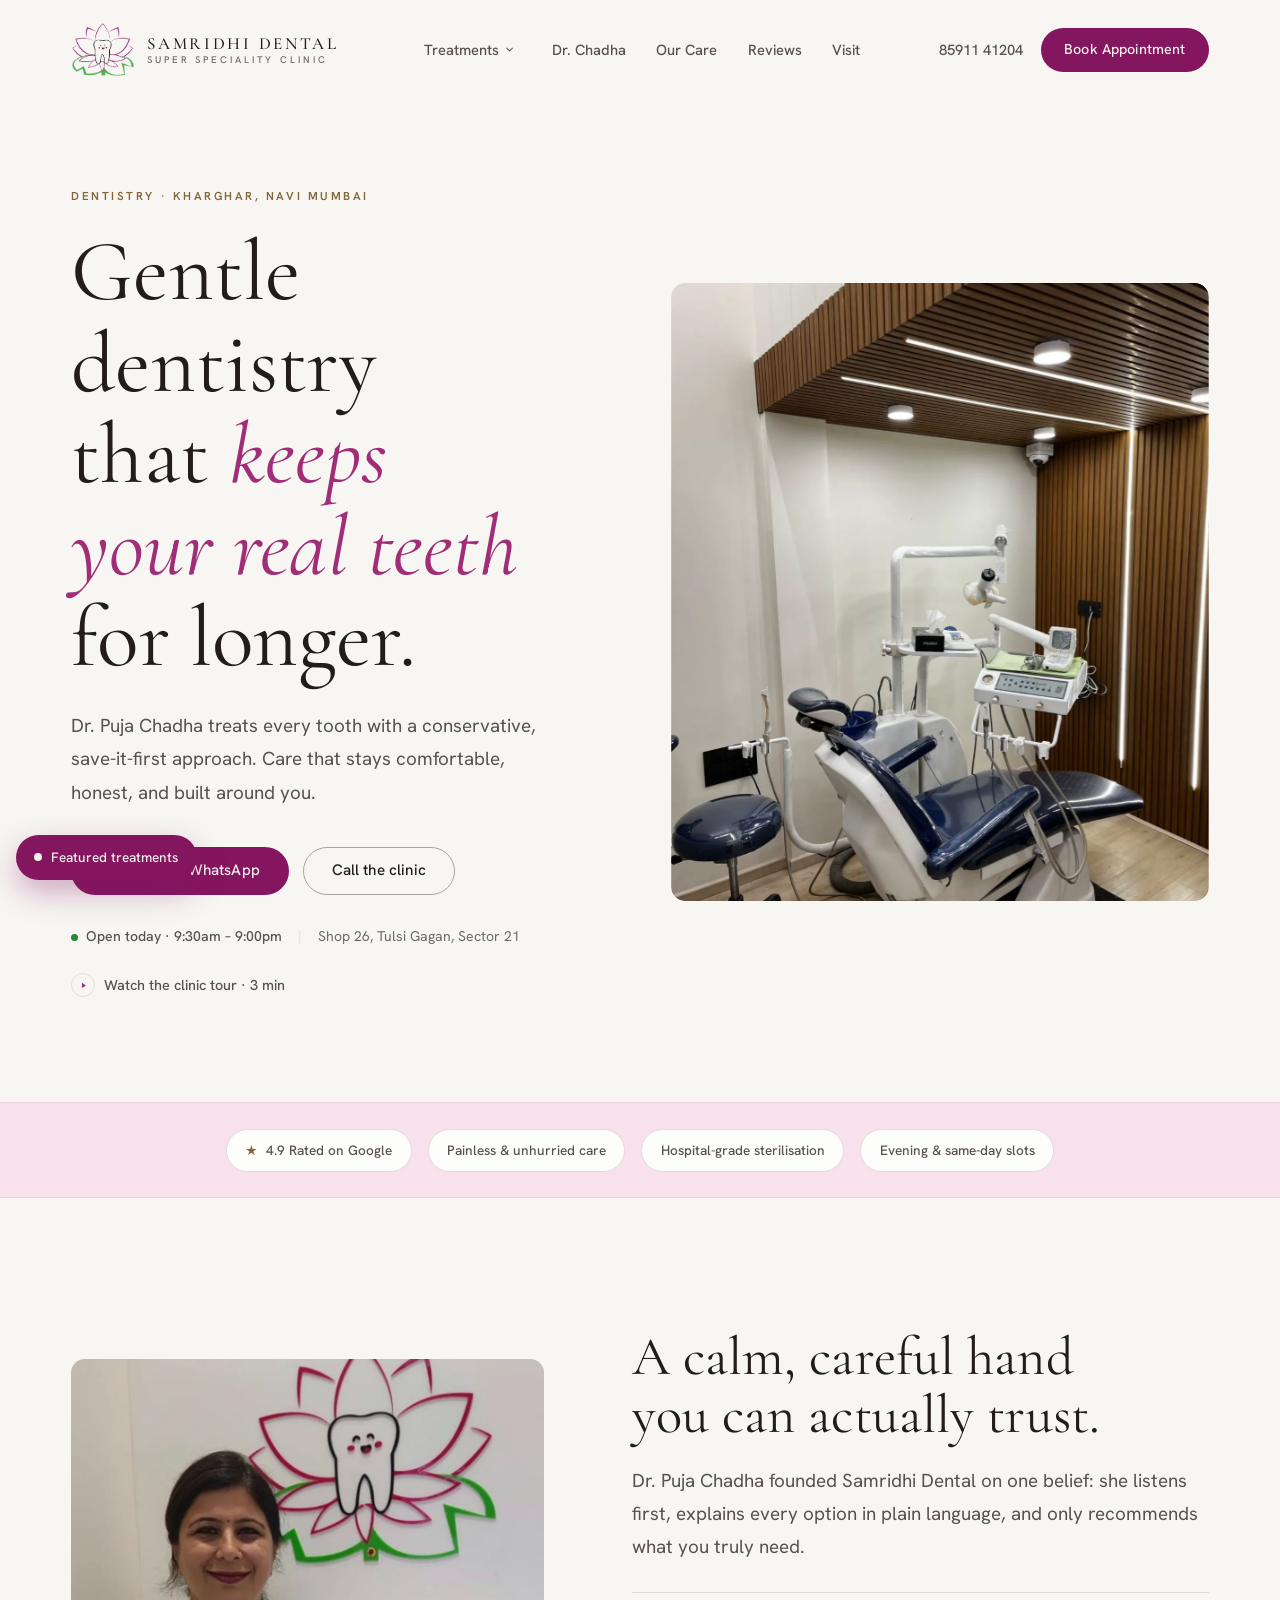
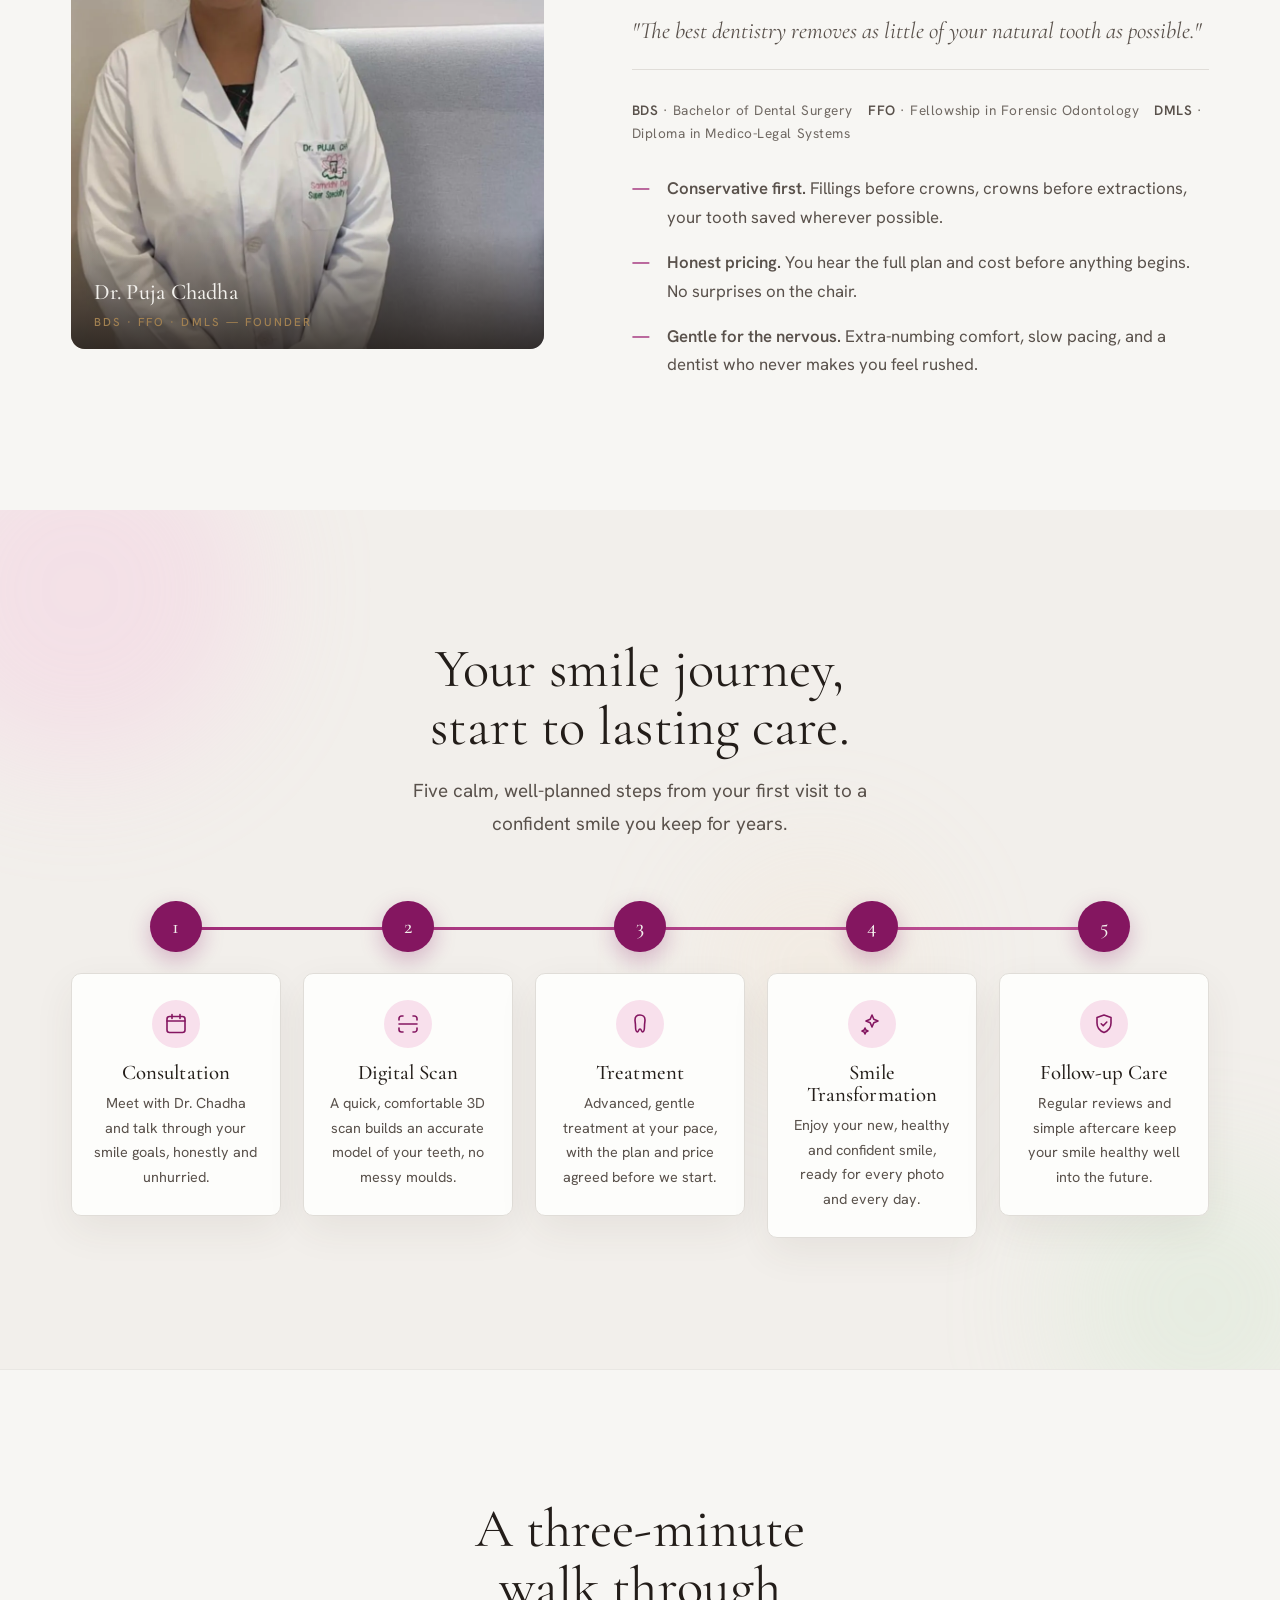
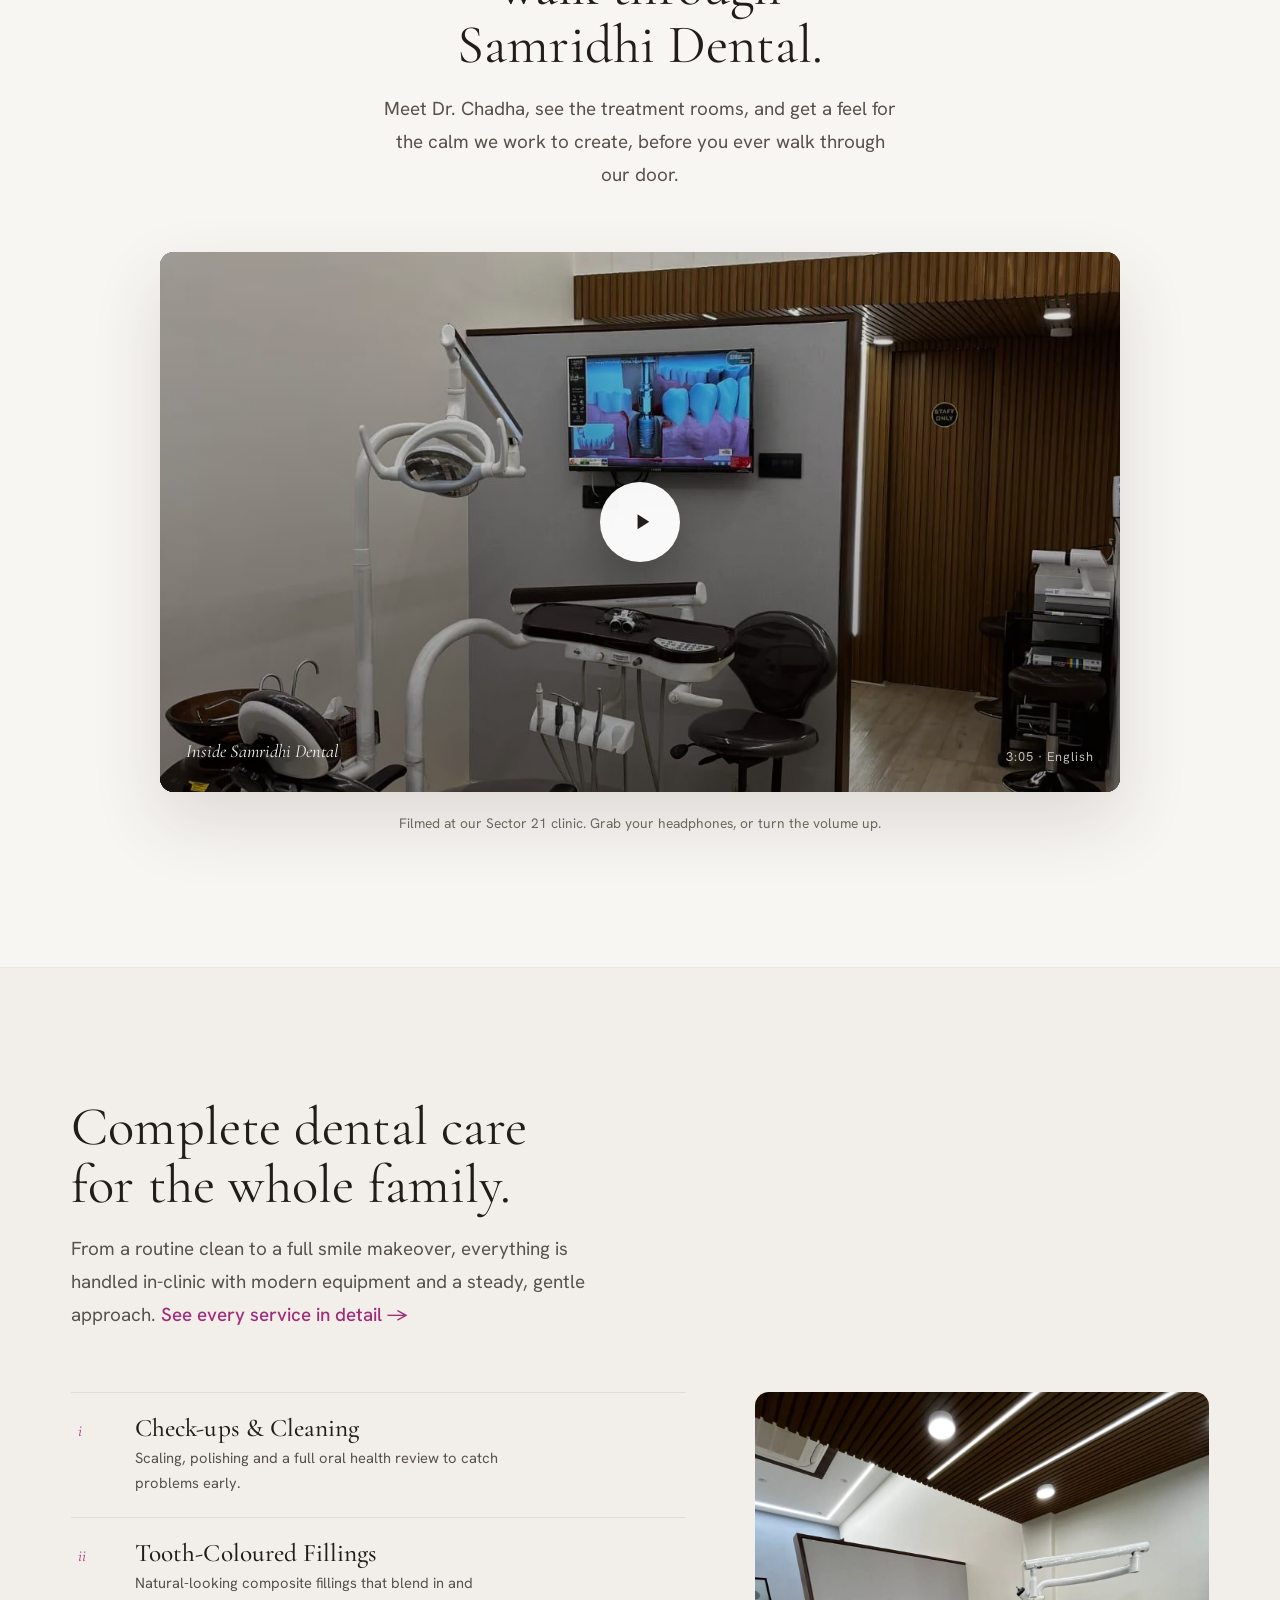
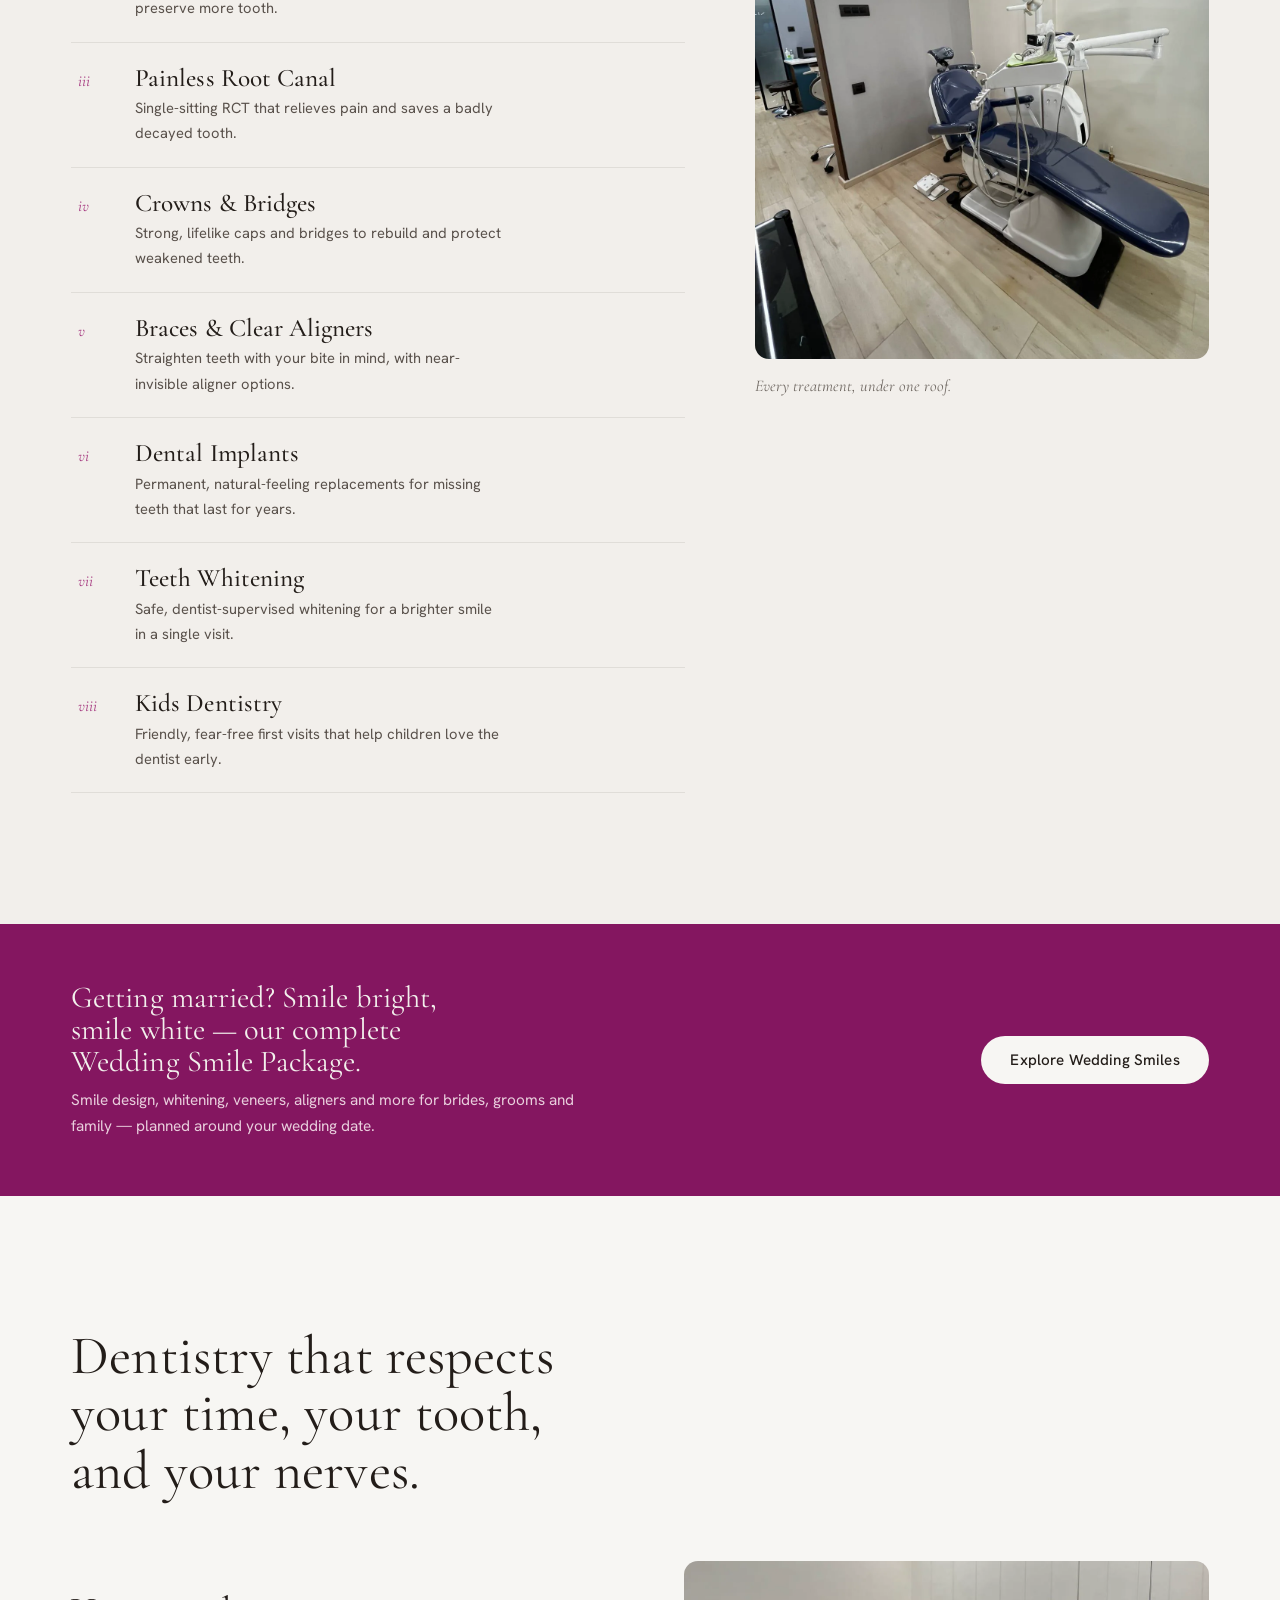
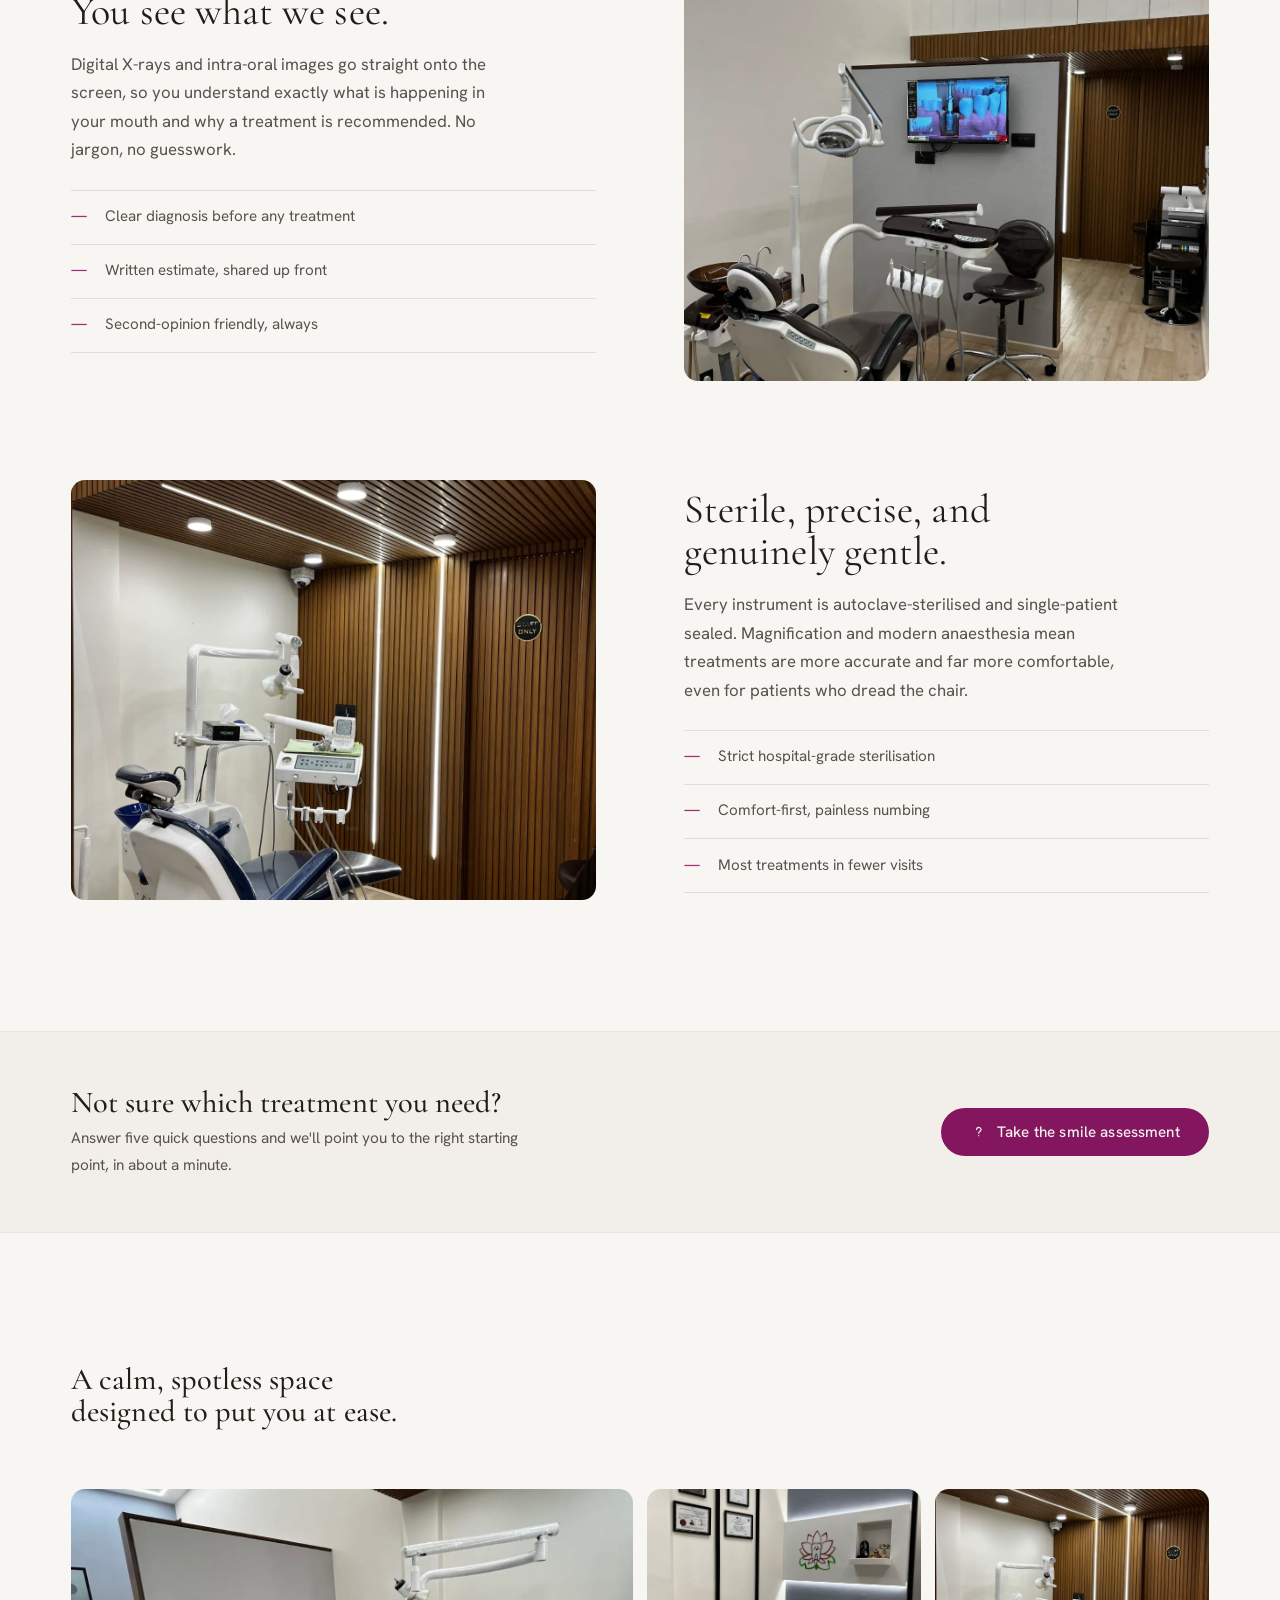
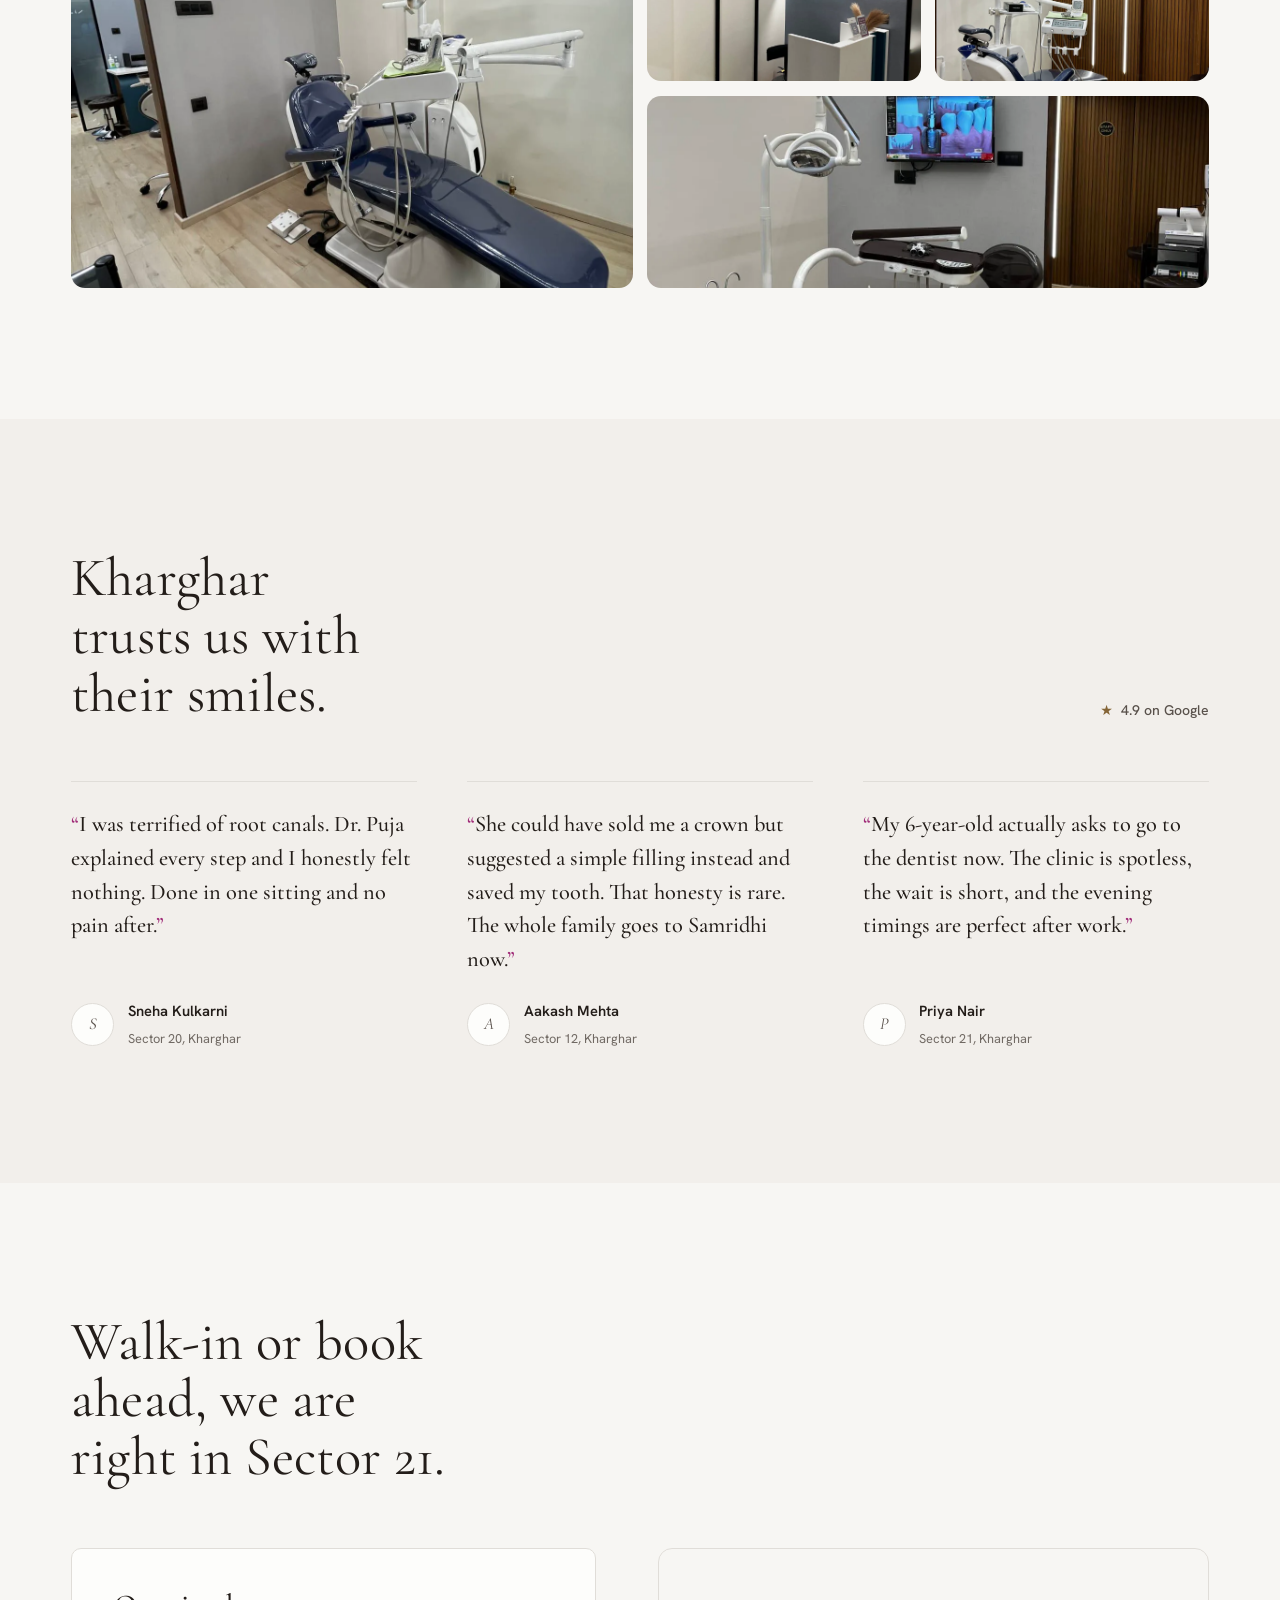
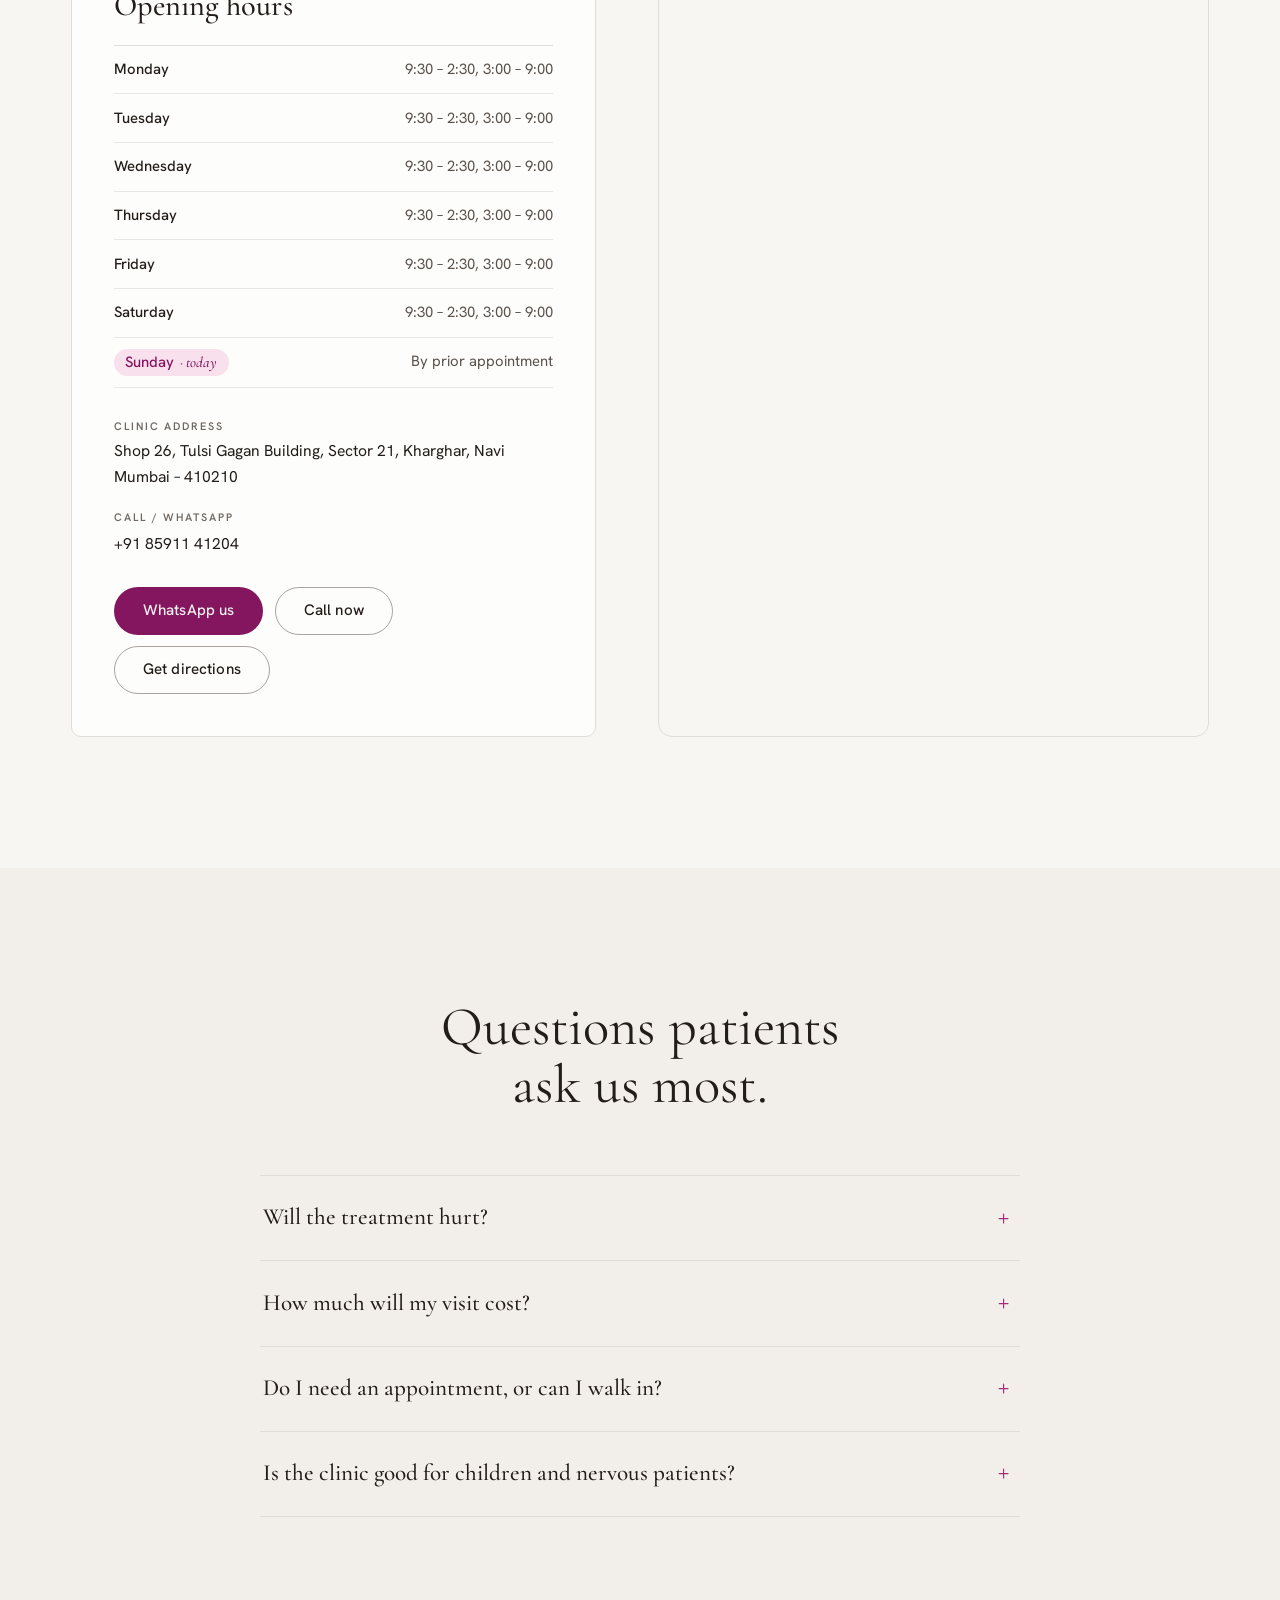
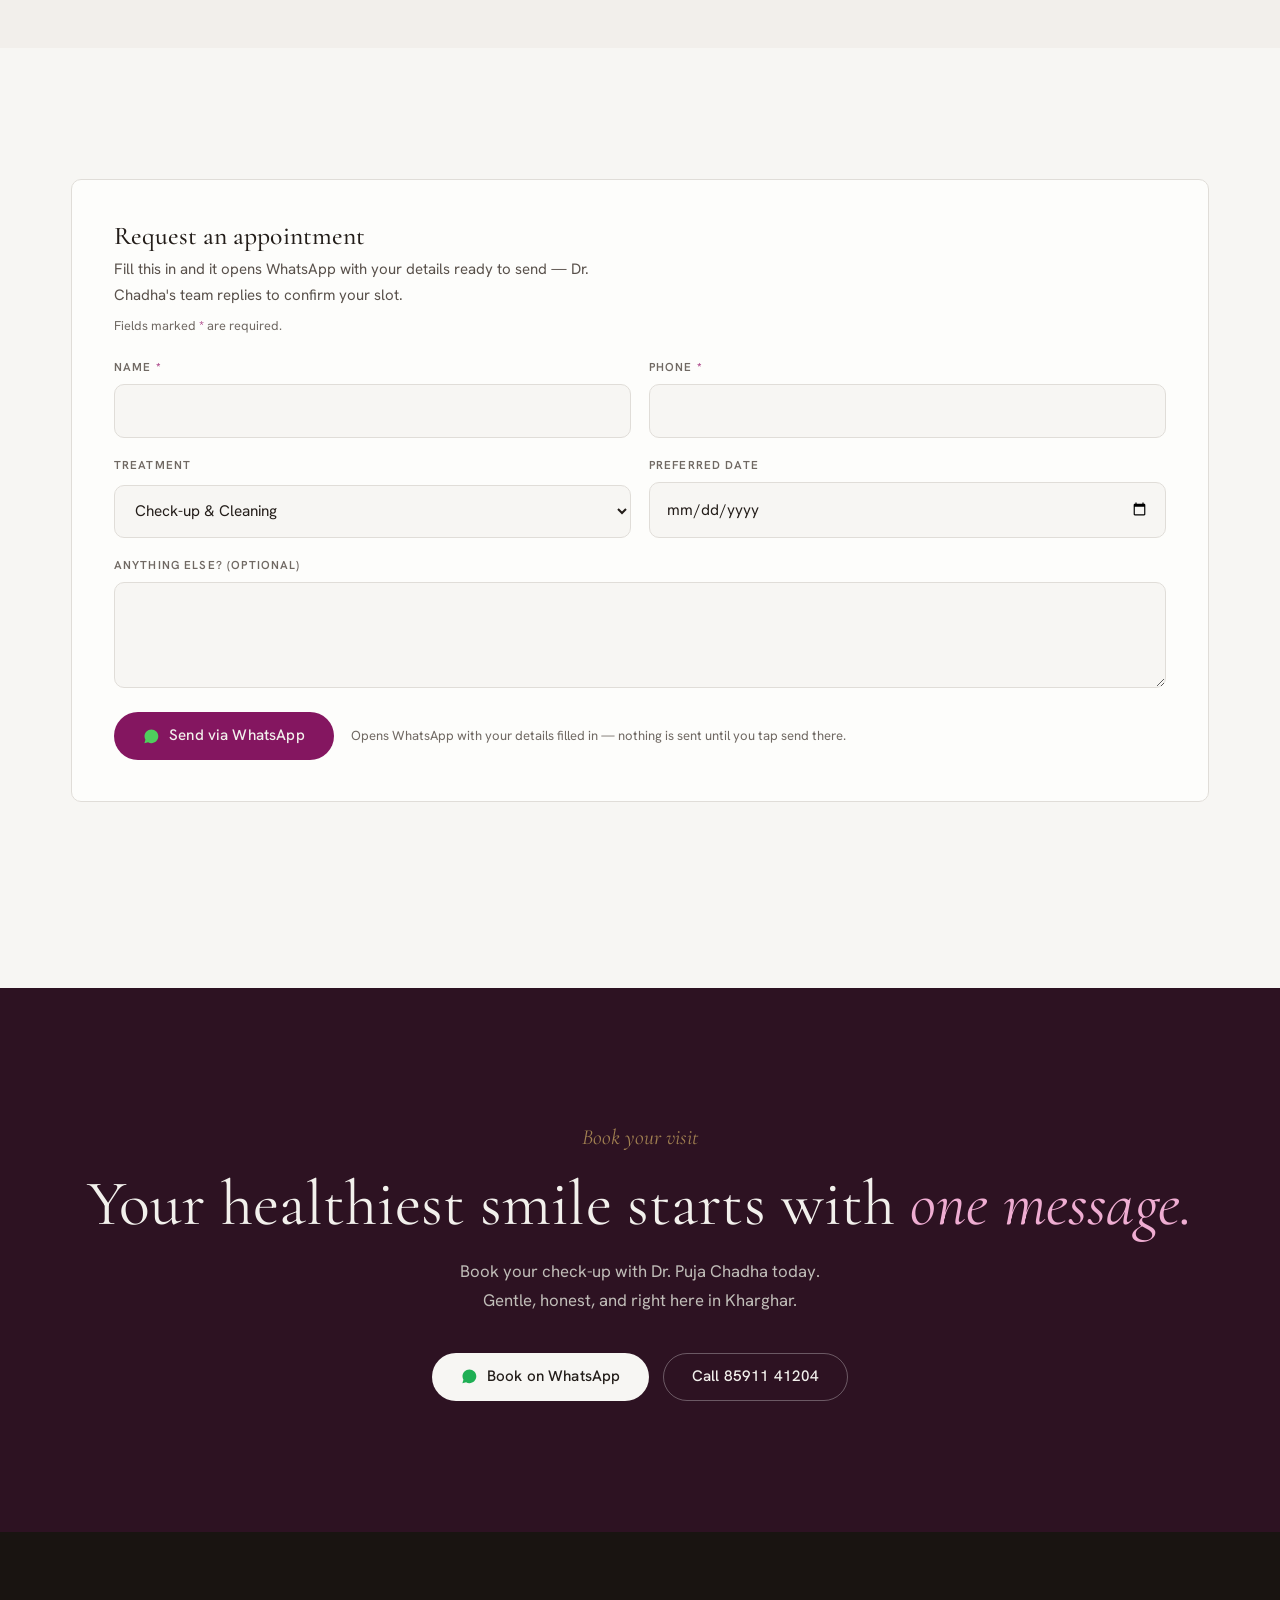
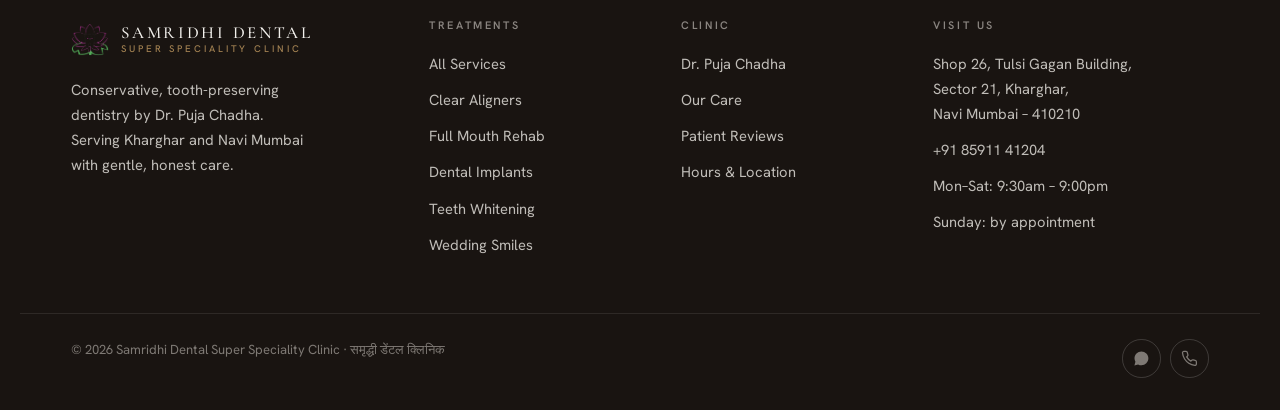
==== commit 2f9efe73: "Move smile journey timeline after doctor section, enlarge header logo" ====
--- a/index.html
+++ b/index.html
@@ -243,6 +243,79 @@
   </div>
 </section>
 
+<!-- ===================== SMILE JOURNEY TIMELINE ===================== -->
+<section class="section section--alt journey" id="process" aria-labelledby="journey-title">
+  <!-- Soft blurred background circles for depth (decorative) -->
+  <div class="journey__bg" aria-hidden="true"><span></span><span></span><span></span></div>
+  <div class="wrap">
+    <div class="section-head journey__head" data-reveal>
+      <h2 class="h-section" id="journey-title">Your smile journey, start to lasting care.</h2>
+      <p class="lede">Five calm, well-planned steps from your first visit to a confident smile you keep for years.</p>
+    </div>
+
+    <!-- Timeline: connector fills as cards reveal (see script.js) -->
+    <ol class="journey__track" id="journeyTrack">
+      <!-- progress connector -->
+      <div class="journey__line" aria-hidden="true"><span class="journey__line-fill" id="journeyFill"></span></div>
+
+      <li class="journey__step" style="--i:0">
+        <span class="journey__badge">1</span>
+        <div class="journey__card">
+          <span class="journey__icon" aria-hidden="true">
+            <svg viewBox="0 0 24 24" fill="none" stroke="currentColor" stroke-width="1.6" stroke-linecap="round" stroke-linejoin="round"><rect x="3" y="4.5" width="18" height="16" rx="2.5"/><path d="M3 9h18M8 2.5v4M16 2.5v4"/></svg>
+          </span>
+          <h3>Consultation</h3>
+          <p>Meet with Dr. Chadha and talk through your smile goals, honestly and unhurried.</p>
+        </div>
+      </li>
+
+      <li class="journey__step" style="--i:1">
+        <span class="journey__badge">2</span>
+        <div class="journey__card">
+          <span class="journey__icon" aria-hidden="true">
+            <svg viewBox="0 0 24 24" fill="none" stroke="currentColor" stroke-width="1.6" stroke-linecap="round" stroke-linejoin="round"><path d="M3 8V6.5A2.5 2.5 0 0 1 5.5 4H7M17 4h1.5A2.5 2.5 0 0 1 21 6.5V8M21 16v1.5a2.5 2.5 0 0 1-2.5 2.5H17M7 20H5.5A2.5 2.5 0 0 1 3 17.5V16M3 12h18"/></svg>
+          </span>
+          <h3>Digital Scan</h3>
+          <p>A quick, comfortable 3D scan builds an accurate model of your teeth, no messy moulds.</p>
+        </div>
+      </li>
+
+      <li class="journey__step" style="--i:2">
+        <span class="journey__badge">3</span>
+        <div class="journey__card">
+          <span class="journey__icon" aria-hidden="true">
+            <svg viewBox="0 0 24 24" fill="none" stroke="currentColor" stroke-width="1.6" stroke-linecap="round" stroke-linejoin="round"><path d="M12 3c-3 0-5 2-5 5 0 2 .5 3 .5 6 0 4 1 6 2 6s1-3 2.5-3 1.5 3 2.5 3 2-2 2-6c0-3 .5-4 .5-6 0-3-2-5-5-5Z"/></svg>
+          </span>
+          <h3>Treatment</h3>
+          <p>Advanced, gentle treatment at your pace, with the plan and price agreed before we start.</p>
+        </div>
+      </li>
+
+      <li class="journey__step" style="--i:3">
+        <span class="journey__badge">4</span>
+        <div class="journey__card">
+          <span class="journey__icon" aria-hidden="true">
+            <svg viewBox="0 0 24 24" fill="none" stroke="currentColor" stroke-width="1.6" stroke-linecap="round" stroke-linejoin="round"><path d="M12 3l1.8 4.2L18 9l-4.2 1.8L12 15l-1.8-4.2L6 9l4.2-1.8L12 3Z"/><path d="M5 16l.9 2.1L8 19l-2.1.9L5 22l-.9-2.1L2 19l2.1-.9L5 16Z"/></svg>
+          </span>
+          <h3>Smile Transformation</h3>
+          <p>Enjoy your new, healthy and confident smile, ready for every photo and every day.</p>
+        </div>
+      </li>
+
+      <li class="journey__step" style="--i:4">
+        <span class="journey__badge">5</span>
+        <div class="journey__card">
+          <span class="journey__icon" aria-hidden="true">
+            <svg viewBox="0 0 24 24" fill="none" stroke="currentColor" stroke-width="1.6" stroke-linecap="round" stroke-linejoin="round"><path d="M12 3l7 2.5V11c0 4.5-3 8-7 9.5C8 19 5 15.5 5 11V5.5L12 3Z"/><path d="M9.2 11.8l2 2 3.6-3.8"/></svg>
+          </span>
+          <h3>Follow-up Care</h3>
+          <p>Regular reviews and simple aftercare keep your smile healthy well into the future.</p>
+        </div>
+      </li>
+    </ol>
+  </div>
+</section>
+
 <!-- ===================== TOUR ===================== -->
 <section class="section tour" id="tour">
   <div class="wrap">
@@ -374,79 +447,6 @@
         </ul>
       </div>
     </div>
-  </div>
-</section>
-
-<!-- ===================== SMILE JOURNEY TIMELINE ===================== -->
-<section class="section section--alt journey" id="process" aria-labelledby="journey-title">
-  <!-- Soft blurred background circles for depth (decorative) -->
-  <div class="journey__bg" aria-hidden="true"><span></span><span></span><span></span></div>
-  <div class="wrap">
-    <div class="section-head journey__head" data-reveal>
-      <h2 class="h-section" id="journey-title">Your smile journey, start to lasting care.</h2>
-      <p class="lede">Five calm, well-planned steps from your first visit to a confident smile you keep for years.</p>
-    </div>
-
-    <!-- Timeline: connector fills as cards reveal (see script.js) -->
-    <ol class="journey__track" id="journeyTrack">
-      <!-- progress connector -->
-      <div class="journey__line" aria-hidden="true"><span class="journey__line-fill" id="journeyFill"></span></div>
-
-      <li class="journey__step" style="--i:0">
-        <span class="journey__badge">1</span>
-        <div class="journey__card">
-          <span class="journey__icon" aria-hidden="true">
-            <svg viewBox="0 0 24 24" fill="none" stroke="currentColor" stroke-width="1.6" stroke-linecap="round" stroke-linejoin="round"><rect x="3" y="4.5" width="18" height="16" rx="2.5"/><path d="M3 9h18M8 2.5v4M16 2.5v4"/></svg>
-          </span>
-          <h3>Consultation</h3>
-          <p>Meet with Dr. Chadha and talk through your smile goals, honestly and unhurried.</p>
-        </div>
-      </li>
-
-      <li class="journey__step" style="--i:1">
-        <span class="journey__badge">2</span>
-        <div class="journey__card">
-          <span class="journey__icon" aria-hidden="true">
-            <svg viewBox="0 0 24 24" fill="none" stroke="currentColor" stroke-width="1.6" stroke-linecap="round" stroke-linejoin="round"><path d="M3 8V6.5A2.5 2.5 0 0 1 5.5 4H7M17 4h1.5A2.5 2.5 0 0 1 21 6.5V8M21 16v1.5a2.5 2.5 0 0 1-2.5 2.5H17M7 20H5.5A2.5 2.5 0 0 1 3 17.5V16M3 12h18"/></svg>
-          </span>
-          <h3>Digital Scan</h3>
-          <p>A quick, comfortable 3D scan builds an accurate model of your teeth, no messy moulds.</p>
-        </div>
-      </li>
-
-      <li class="journey__step" style="--i:2">
-        <span class="journey__badge">3</span>
-        <div class="journey__card">
-          <span class="journey__icon" aria-hidden="true">
-            <svg viewBox="0 0 24 24" fill="none" stroke="currentColor" stroke-width="1.6" stroke-linecap="round" stroke-linejoin="round"><path d="M12 3c-3 0-5 2-5 5 0 2 .5 3 .5 6 0 4 1 6 2 6s1-3 2.5-3 1.5 3 2.5 3 2-2 2-6c0-3 .5-4 .5-6 0-3-2-5-5-5Z"/></svg>
-          </span>
-          <h3>Treatment</h3>
-          <p>Advanced, gentle treatment at your pace, with the plan and price agreed before we start.</p>
-        </div>
-      </li>
-
-      <li class="journey__step" style="--i:3">
-        <span class="journey__badge">4</span>
-        <div class="journey__card">
-          <span class="journey__icon" aria-hidden="true">
-            <svg viewBox="0 0 24 24" fill="none" stroke="currentColor" stroke-width="1.6" stroke-linecap="round" stroke-linejoin="round"><path d="M12 3l1.8 4.2L18 9l-4.2 1.8L12 15l-1.8-4.2L6 9l4.2-1.8L12 3Z"/><path d="M5 16l.9 2.1L8 19l-2.1.9L5 22l-.9-2.1L2 19l2.1-.9L5 16Z"/></svg>
-          </span>
-          <h3>Smile Transformation</h3>
-          <p>Enjoy your new, healthy and confident smile, ready for every photo and every day.</p>
-        </div>
-      </li>
-
-      <li class="journey__step" style="--i:4">
-        <span class="journey__badge">5</span>
-        <div class="journey__card">
-          <span class="journey__icon" aria-hidden="true">
-            <svg viewBox="0 0 24 24" fill="none" stroke="currentColor" stroke-width="1.6" stroke-linecap="round" stroke-linejoin="round"><path d="M12 3l7 2.5V11c0 4.5-3 8-7 9.5C8 19 5 15.5 5 11V5.5L12 3Z"/><path d="M9.2 11.8l2 2 3.6-3.8"/></svg>
-          </span>
-          <h3>Follow-up Care</h3>
-          <p>Regular reviews and simple aftercare keep your smile healthy well into the future.</p>
-        </div>
-      </li>
-    </ol>
   </div>
 </section>
 
--- a/styles.css
+++ b/styles.css
@@ -174,7 +174,7 @@
 
 .brand { display: flex; align-items: center; gap: 0.75rem; }
 .brand__mark { width: 38px; height: 38px; flex: none; object-fit: contain; }
-.header .brand__mark { width: 54px; height: 54px; }
+.header .brand__mark { width: 64px; height: 64px; }
 .brand__text { display: flex; flex-direction: column; line-height: 1.2; }
 .brand__name {
   font-family: var(--display); font-weight: 500; font-size: 1.06rem;
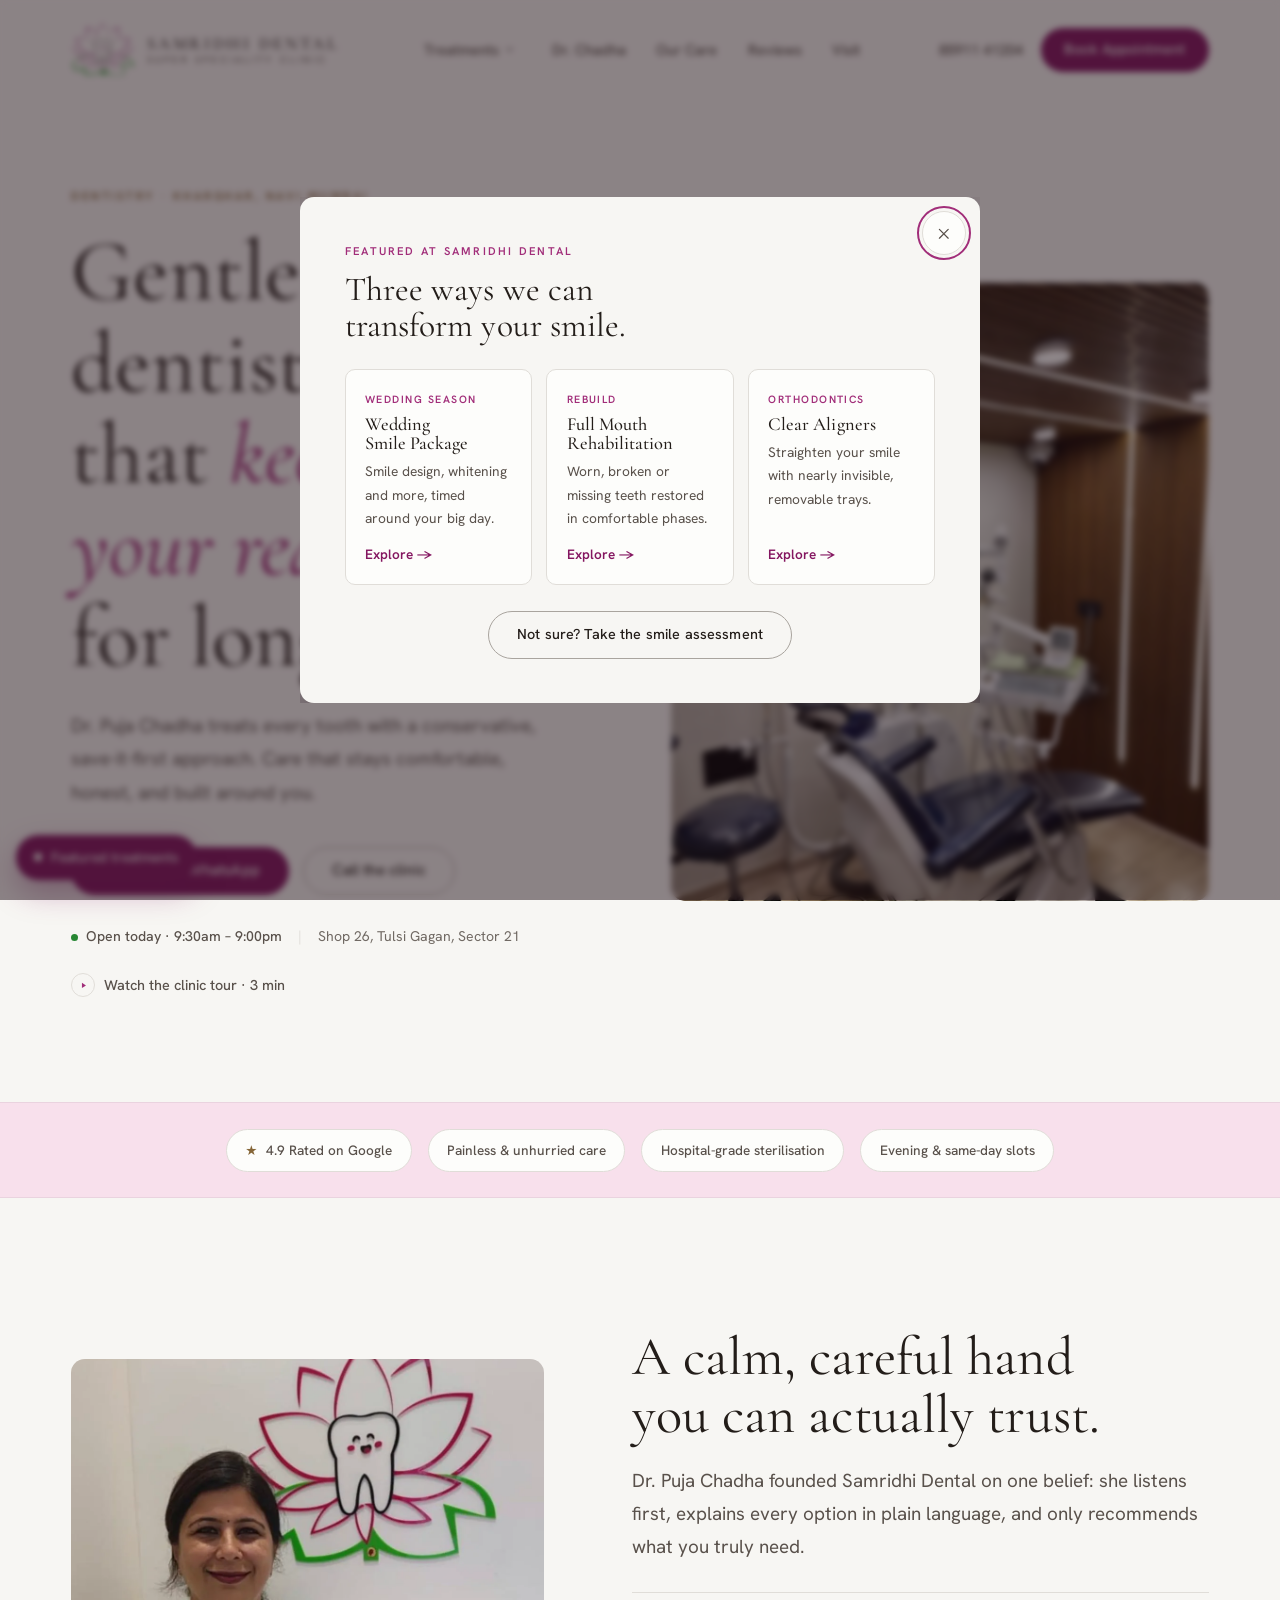
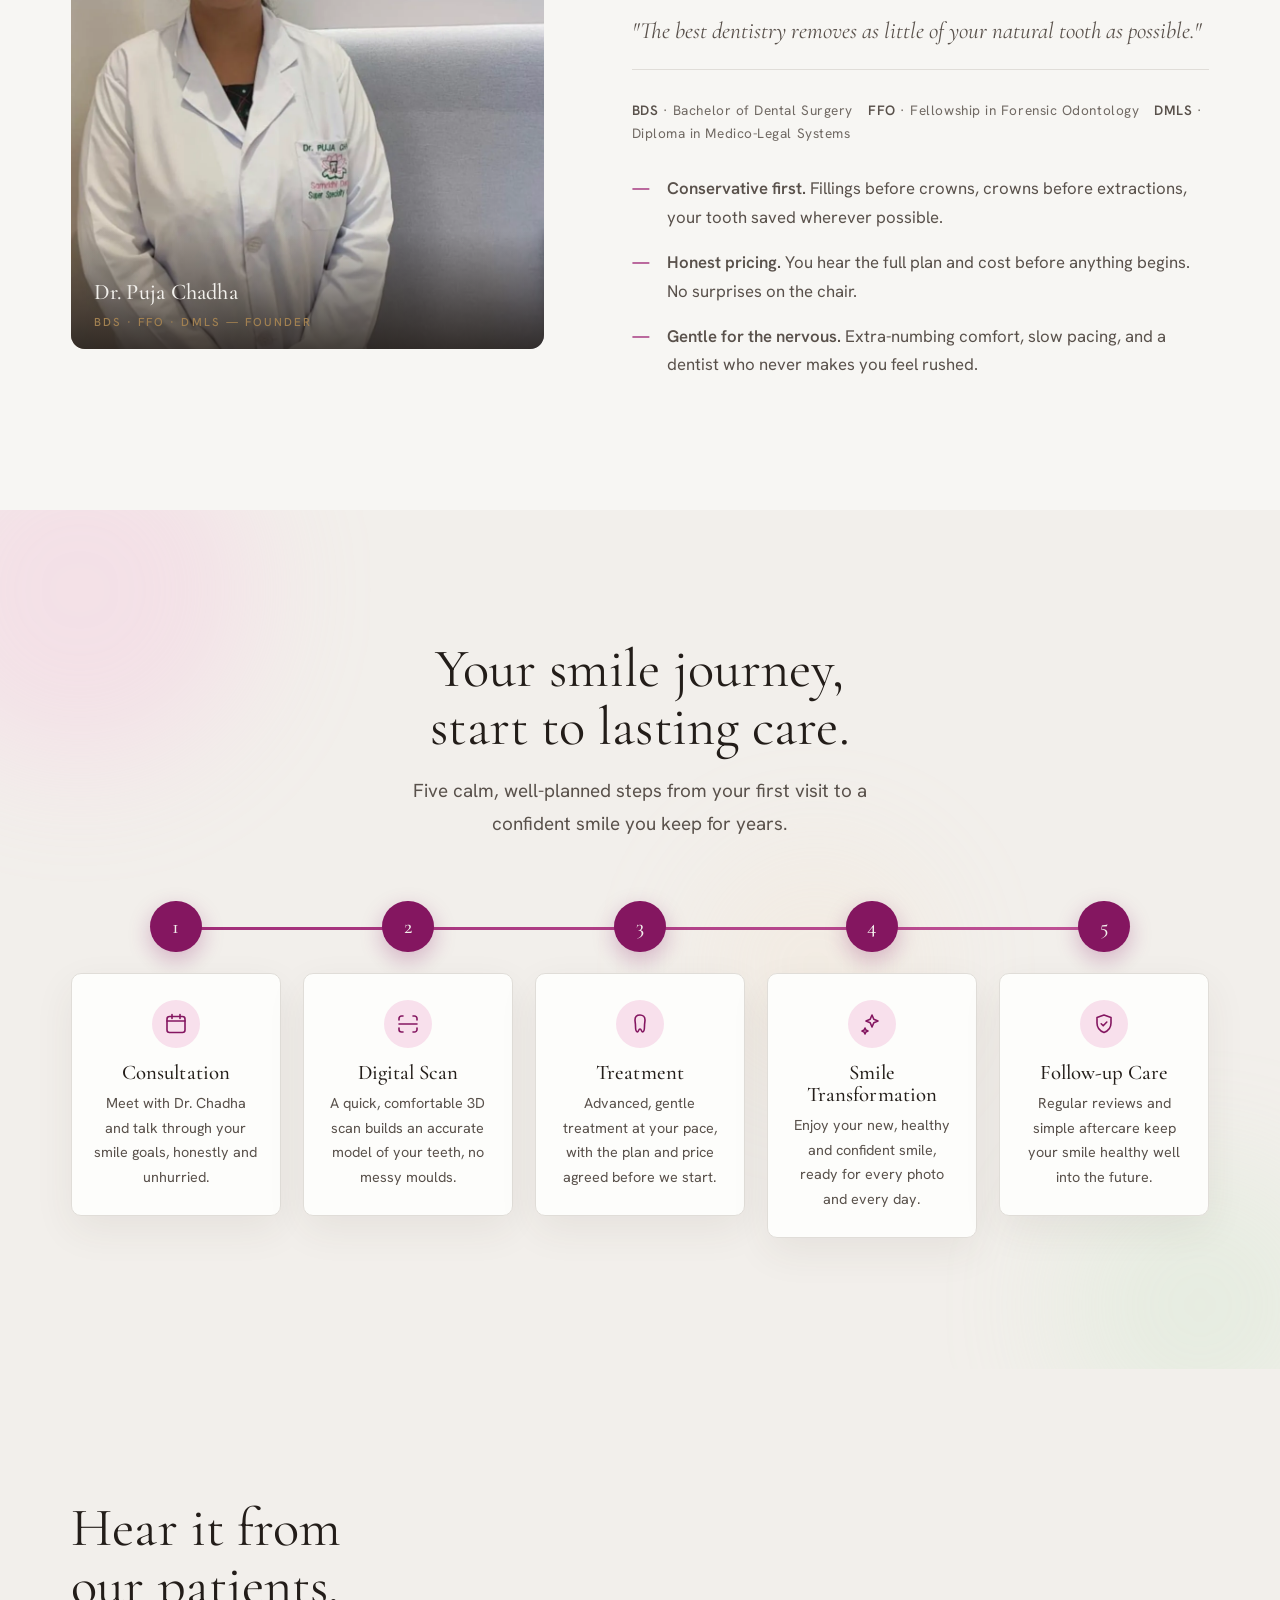
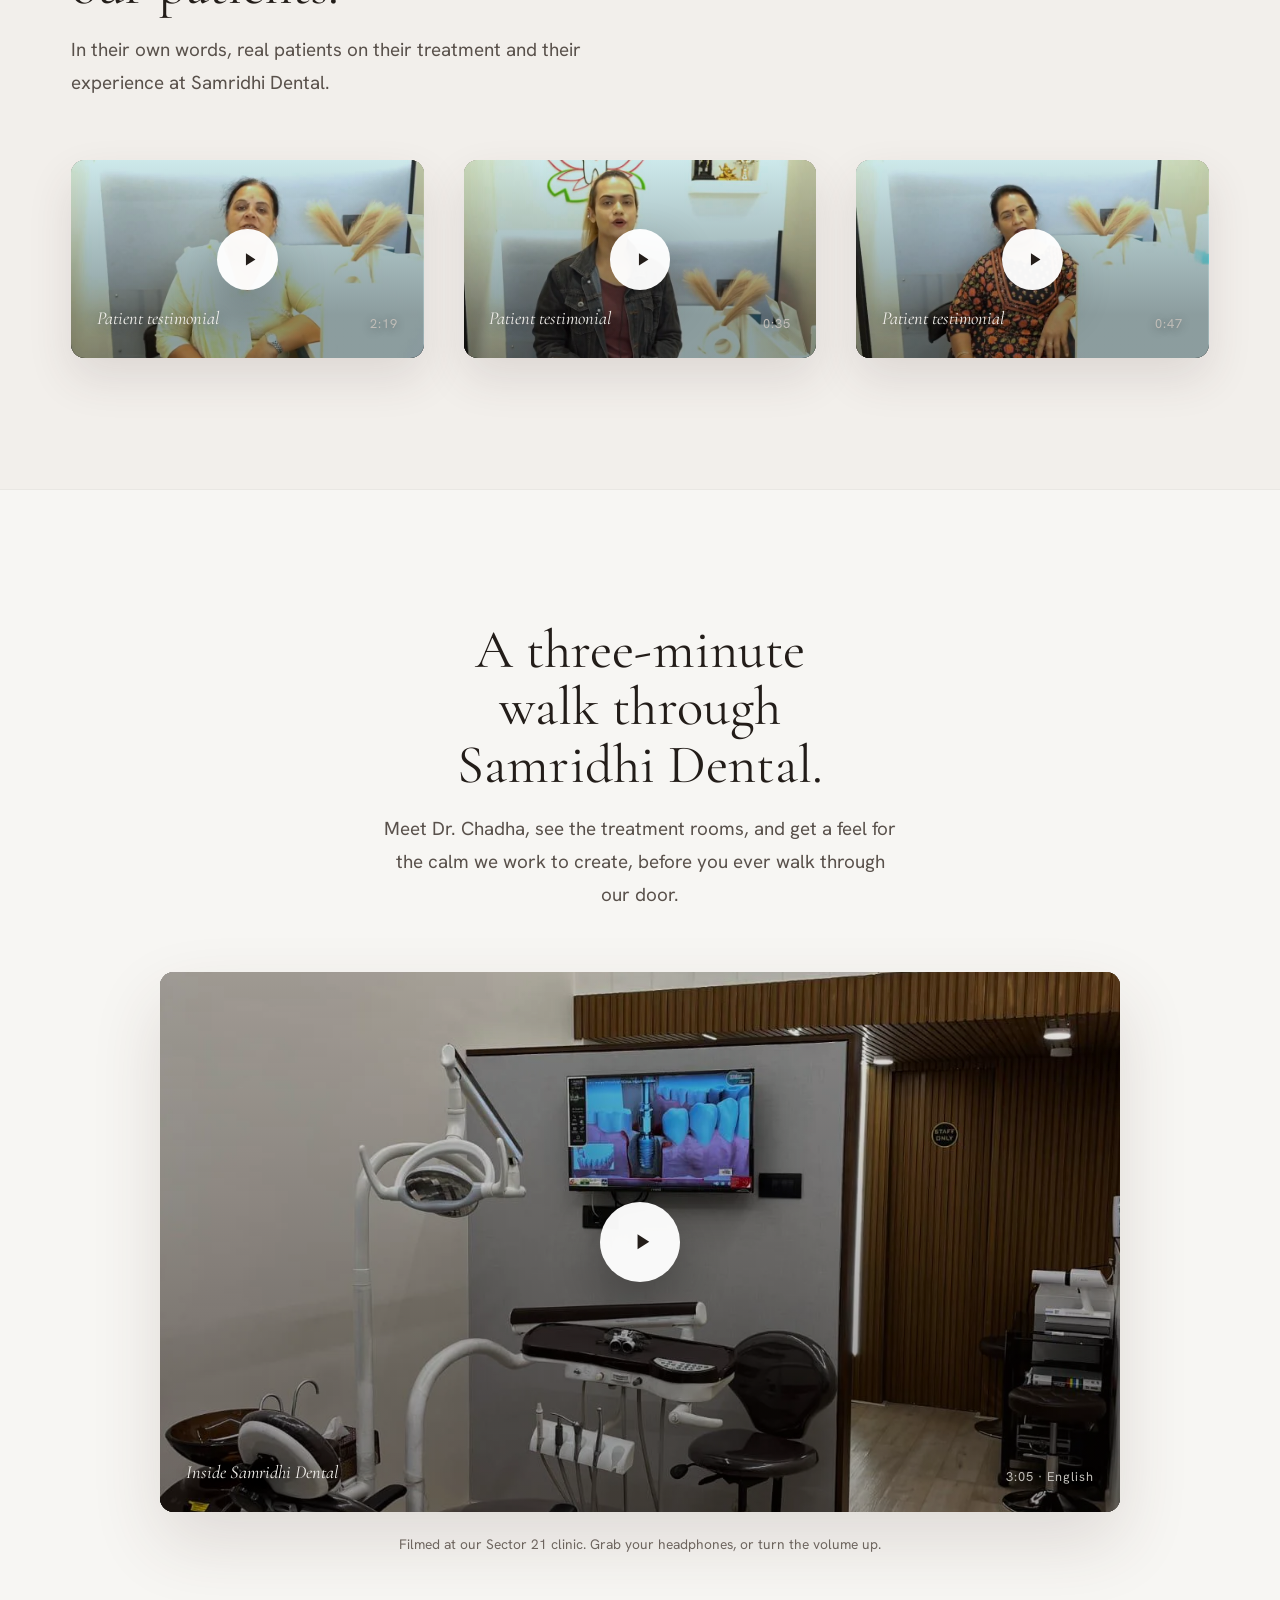
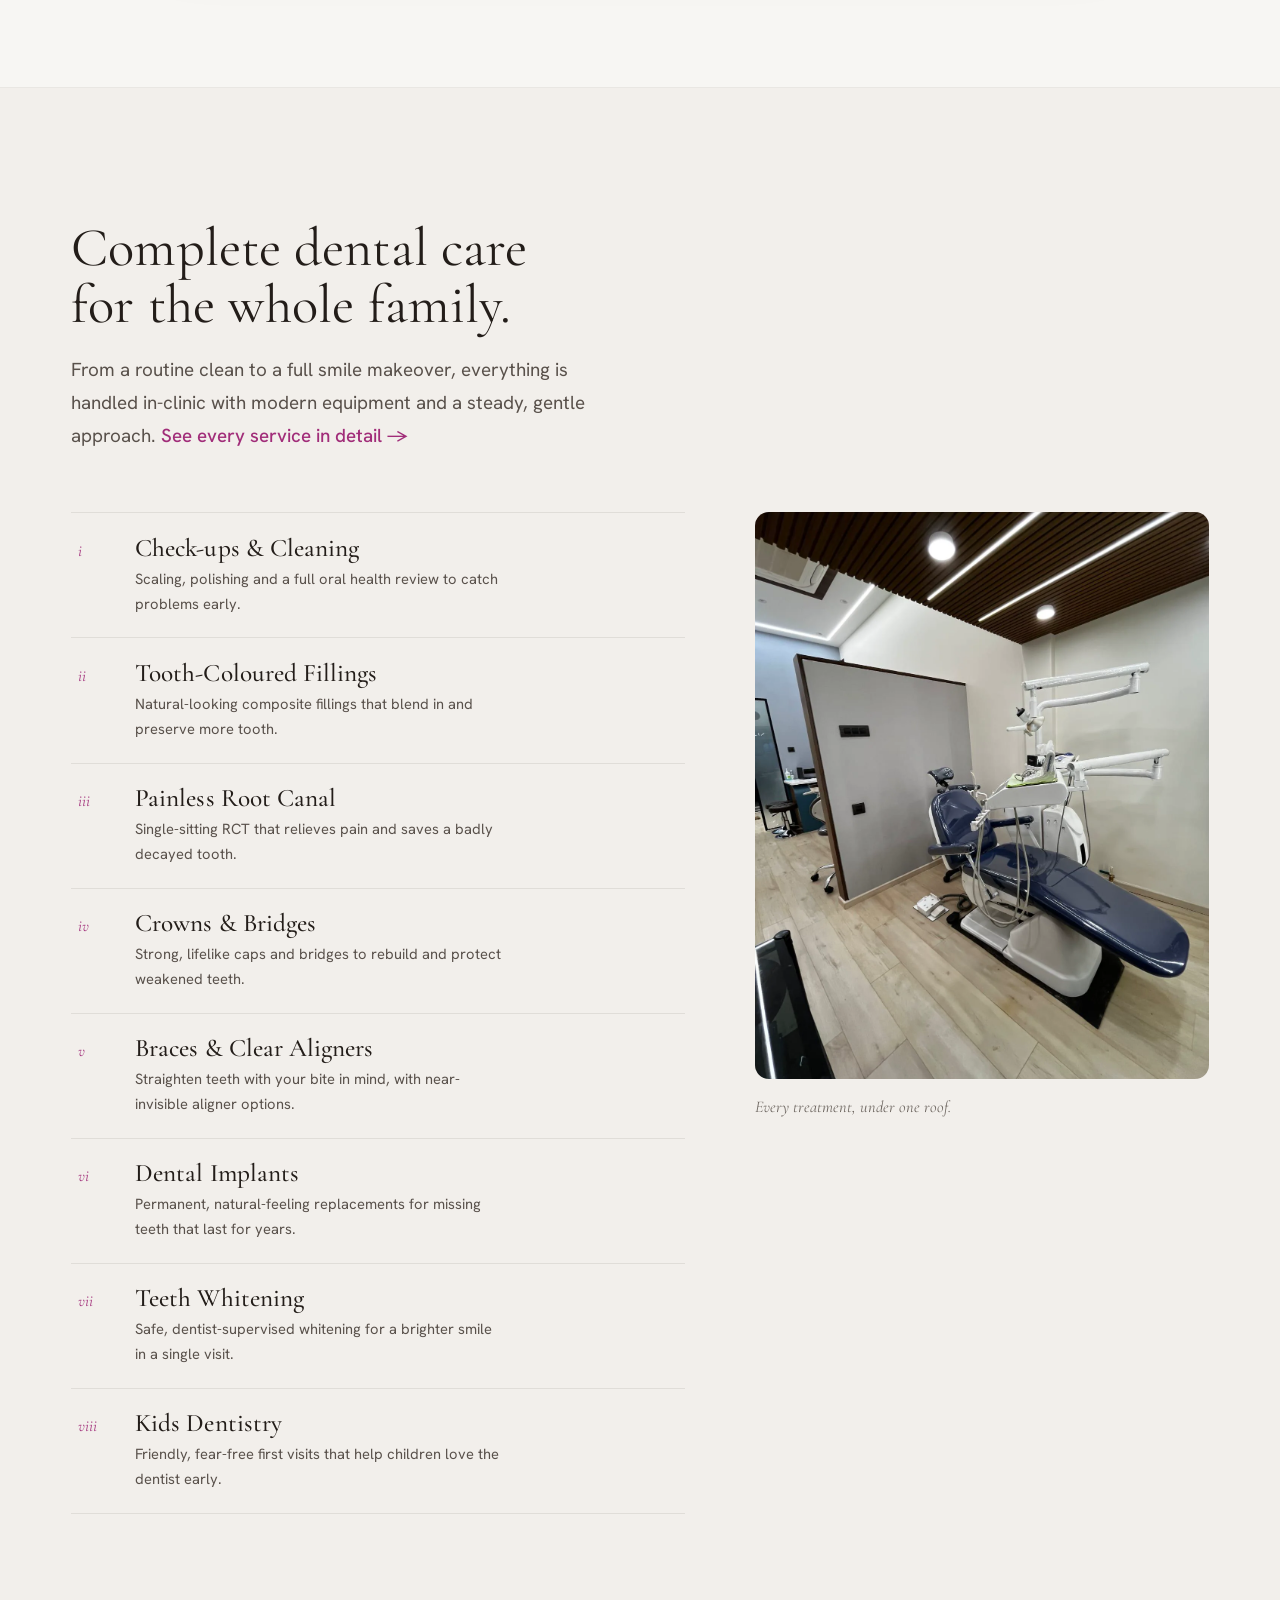
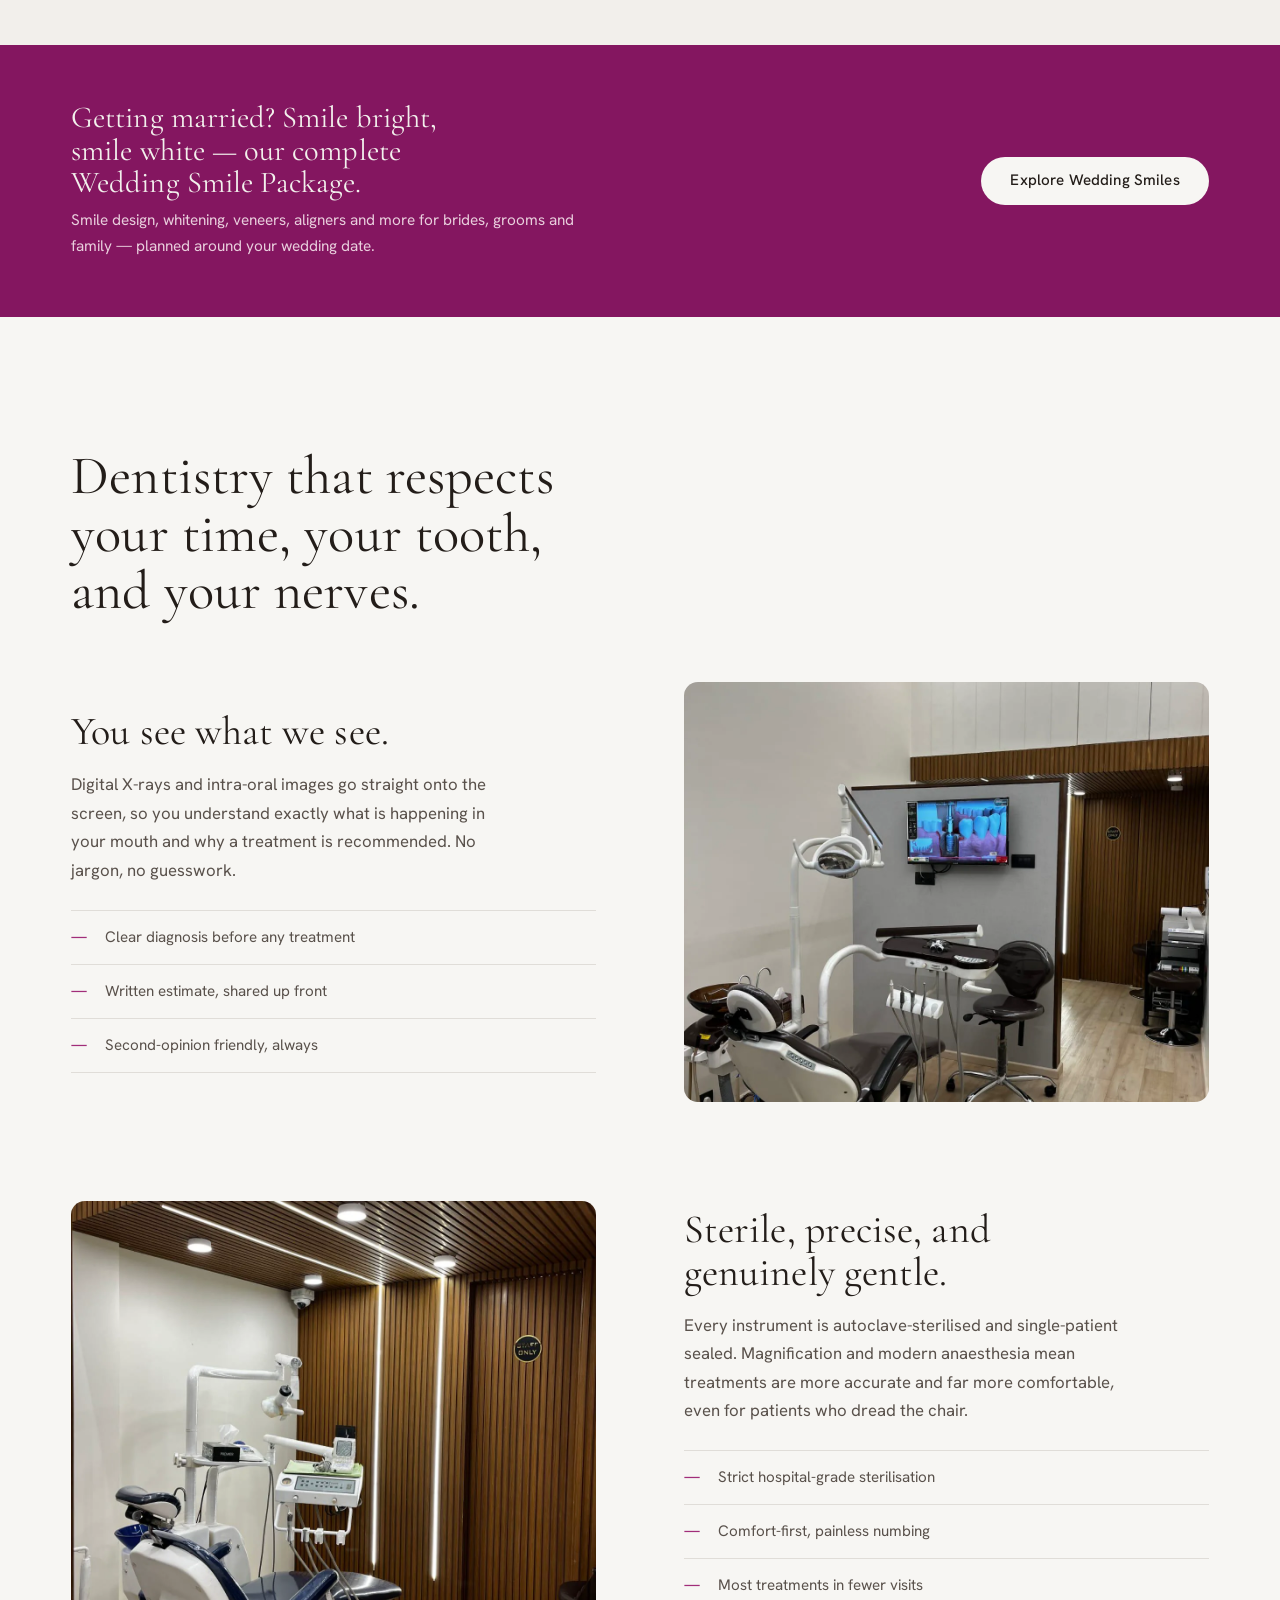
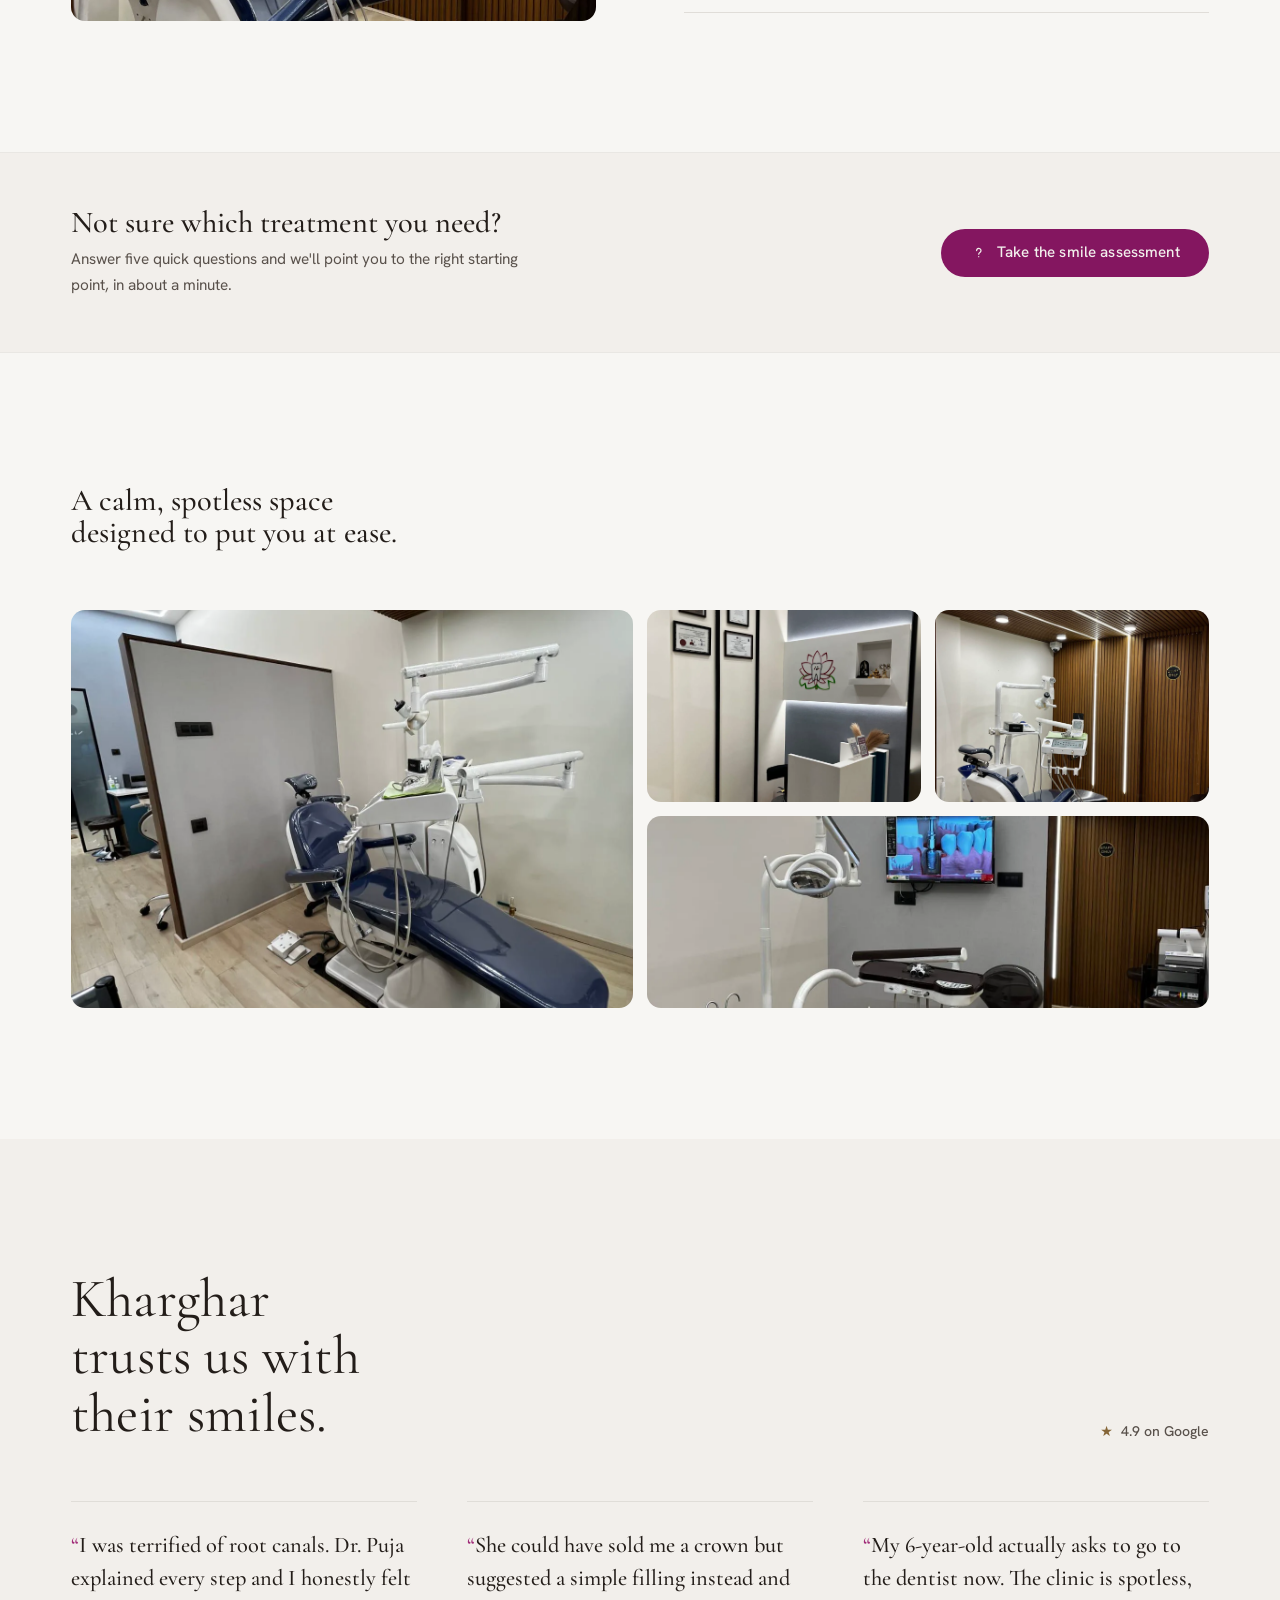
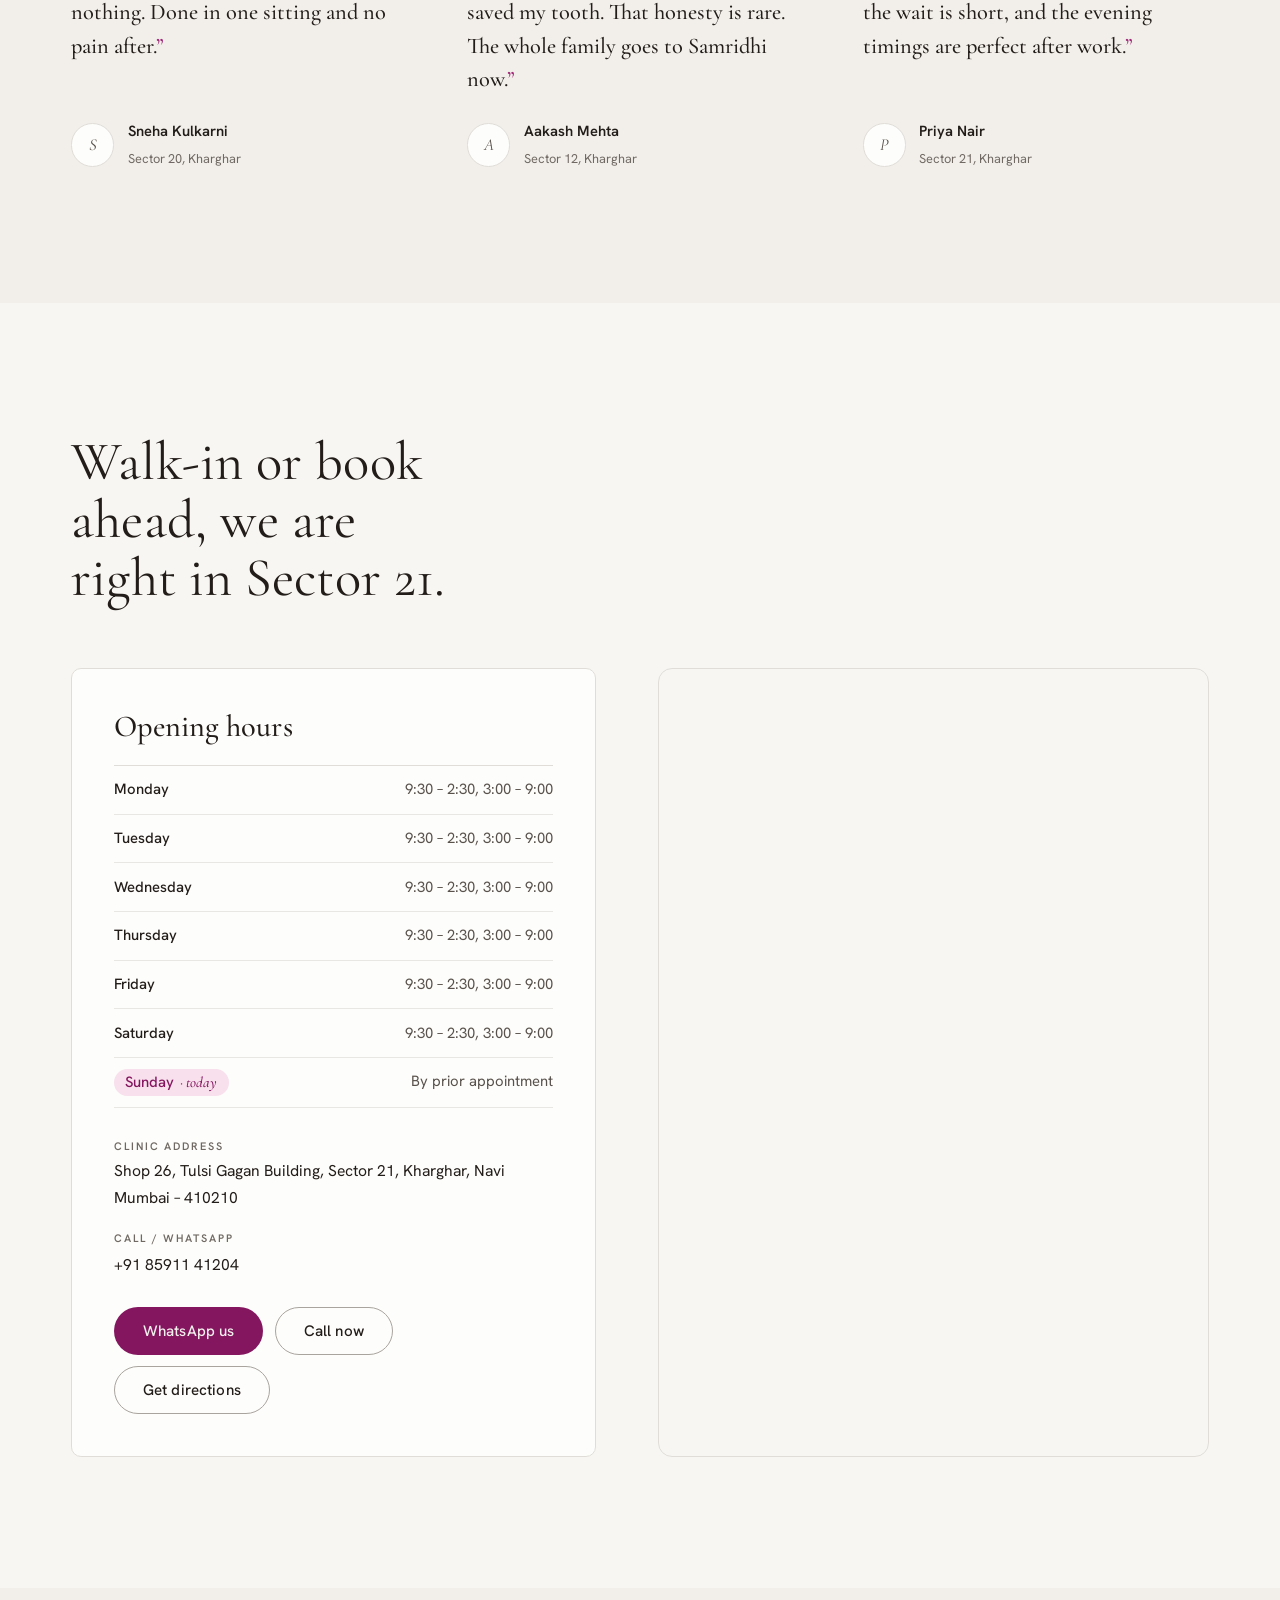
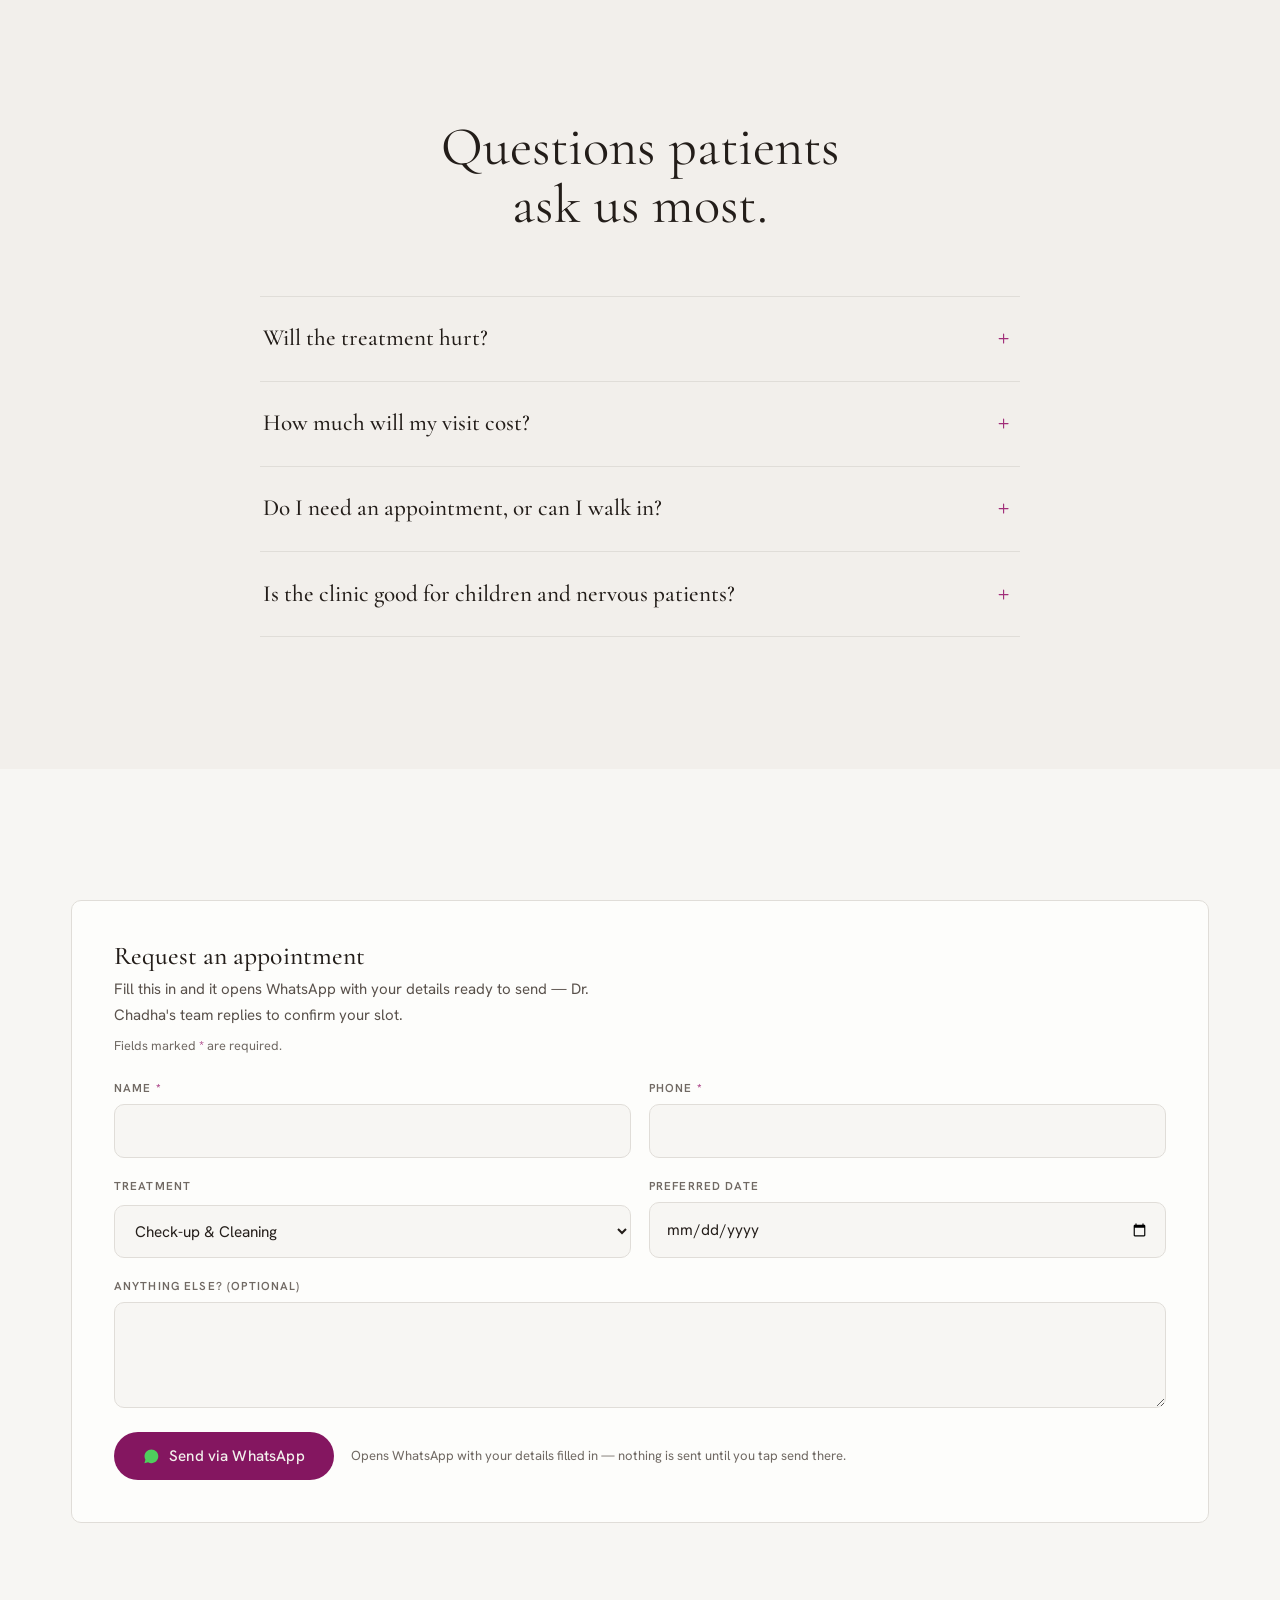
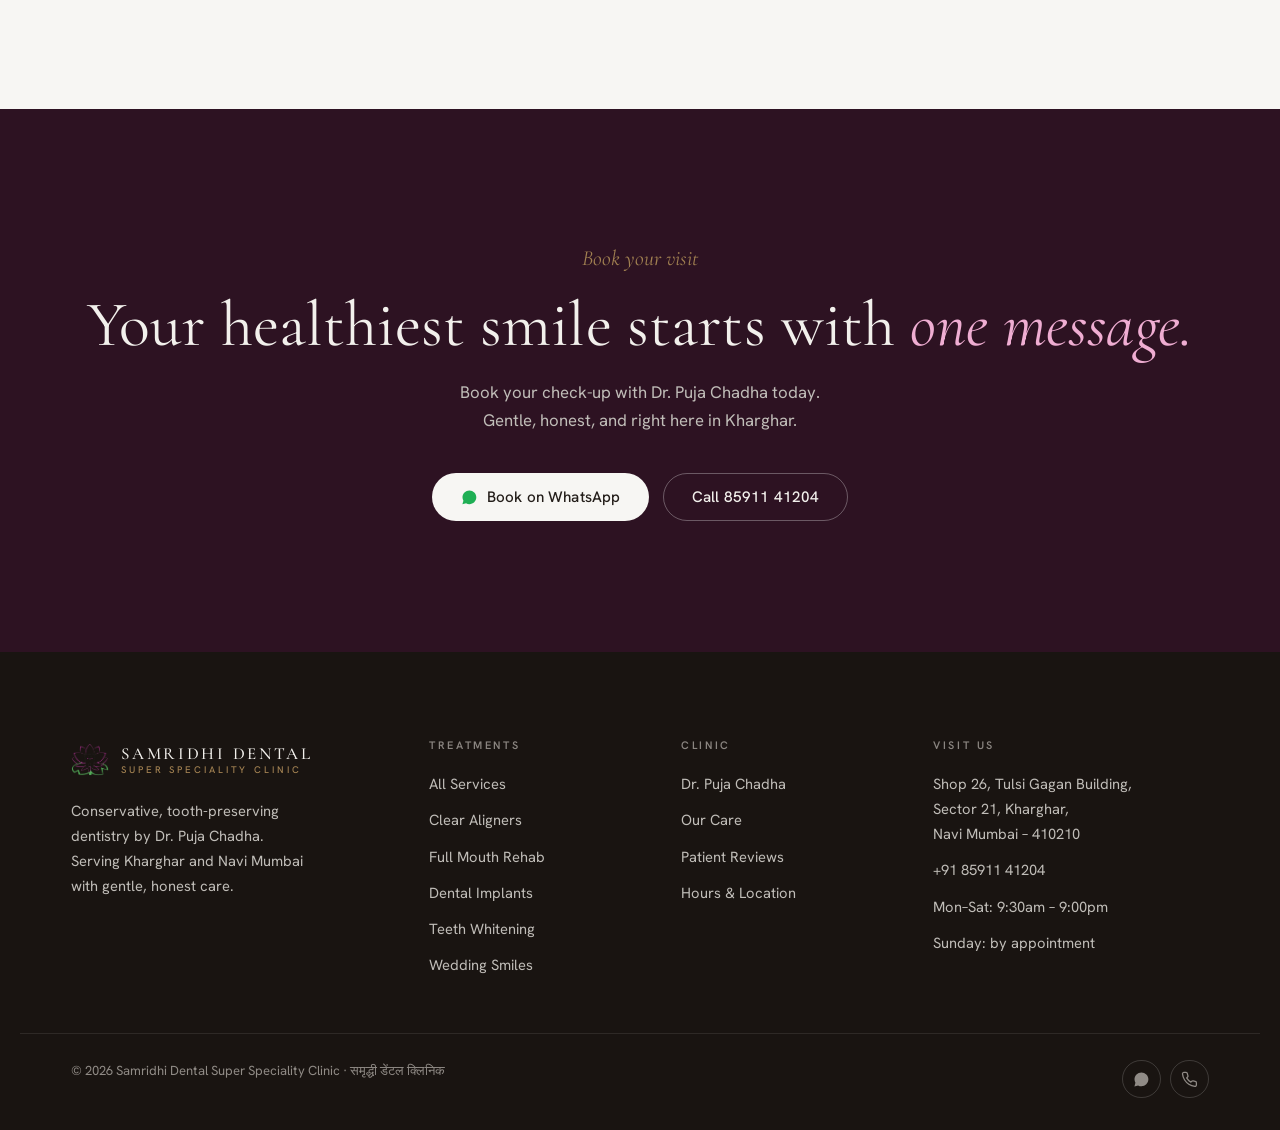
==== commit 2f2397a7: "Add patient testimonial videos with real thumbnails, playback controls Adds a testimonials section a" ====
--- a/index.html
+++ b/index.html
@@ -170,7 +170,7 @@
 <main id="main">
 
 <!-- ===================== HERO ===================== -->
-<section class="hero">
+<section class="hero" id="hero">
   <div class="wrap hero__grid">
     <div class="hero__copy">
       <span class="kicker" data-enter="1">Dentistry · Kharghar, Navi Mumbai</span>
@@ -313,6 +313,66 @@
         </div>
       </li>
     </ol>
+  </div>
+</section>
+
+<!-- ===================== TESTIMONIAL VIDEOS ===================== -->
+<section class="section section--alt" id="testimonial-videos">
+  <div class="wrap">
+    <div class="section-head" data-reveal>
+      <h2 class="h-section">Hear it from our patients.</h2>
+      <p class="lede">In their own words, real patients on their treatment and their experience at Samridhi Dental.</p>
+    </div>
+
+    <div class="testi-video__grid">
+      <div class="tour__player testi-video__player" data-reveal>
+        <video playsinline controls preload="metadata" poster="assets/img/testimonial-1-poster.jpg">
+          <source src="assets/video/testimonial-1.mp4" type="video/mp4" />
+          Your browser does not support embedded video. <a href="assets/video/testimonial-1.mp4">Download the video</a> instead.
+        </video>
+        <button class="tour__overlay testi-video__overlay" style="--poster-img:url('assets/img/testimonial-1-poster.jpg')" aria-label="Play patient testimonial video 1">
+          <span class="tour__play" aria-hidden="true">
+            <svg viewBox="0 0 24 24" fill="currentColor"><path d="M8 5v14l11-7z"/></svg>
+          </span>
+          <span class="tour__meta">
+            <strong>Patient testimonial</strong>
+            <span>2:19</span>
+          </span>
+        </button>
+      </div>
+
+      <div class="tour__player testi-video__player" data-reveal data-reveal="2">
+        <video playsinline controls preload="metadata" poster="assets/img/testimonial-2-poster.jpg">
+          <source src="assets/video/testimonial-2.mp4" type="video/mp4" />
+          Your browser does not support embedded video. <a href="assets/video/testimonial-2.mp4">Download the video</a> instead.
+        </video>
+        <button class="tour__overlay testi-video__overlay" style="--poster-img:url('assets/img/testimonial-2-poster.jpg')" aria-label="Play patient testimonial video 2">
+          <span class="tour__play" aria-hidden="true">
+            <svg viewBox="0 0 24 24" fill="currentColor"><path d="M8 5v14l11-7z"/></svg>
+          </span>
+          <span class="tour__meta">
+            <strong>Patient testimonial</strong>
+            <span>0:35</span>
+          </span>
+        </button>
+      </div>
+
+      <div class="tour__player testi-video__player" data-reveal data-reveal="3">
+        <video playsinline controls preload="metadata" poster="assets/img/testimonial-3-poster.jpg">
+          <source src="assets/video/testimonial-3.mp4" type="video/mp4" />
+          Your browser does not support embedded video. <a href="assets/video/testimonial-3.mp4">Download the video</a> instead.
+        </video>
+        <button class="tour__overlay testi-video__overlay" style="--poster-img:url('assets/img/testimonial-3-poster.jpg')" aria-label="Play patient testimonial video 3">
+          <span class="tour__play" aria-hidden="true">
+            <svg viewBox="0 0 24 24" fill="currentColor"><path d="M8 5v14l11-7z"/></svg>
+          </span>
+          <span class="tour__meta">
+            <strong>Patient testimonial</strong>
+            <span>0:47</span>
+          </span>
+        </button>
+      </div>
+    </div>
   </div>
 </section>
 
--- a/styles.css
+++ b/styles.css
@@ -368,6 +368,11 @@
 }
 .tour__caption { text-align: center; margin-top: 1.3rem; font-size: 0.86rem; color: var(--ink-faint); }
 
+.testi-video__grid { display: grid; grid-template-columns: repeat(auto-fit, minmax(280px, 1fr)); gap: clamp(1.5rem, 1rem + 2vw, 2.5rem); }
+.testi-video__player { max-width: none; margin-inline: 0; box-shadow: 0 20px 45px oklch(0.35 0.04 30 / .12); }
+.testi-video__player .tour__play { width: 3.8rem; height: 3.8rem; }
+.testi-video__player .tour__play svg { width: 1.3rem; height: 1.3rem; }
+
 .hero__tour {
   display: inline-flex; align-items: center; gap: 0.55rem; margin-top: 1.5rem;
   font-size: 0.9rem; font-weight: 500; color: var(--ink-soft); position: relative;
@@ -533,7 +538,8 @@
   background: var(--bg); border: 1px solid var(--line); border-radius: var(--r-panel);
   padding: 0.8rem 1rem; width: 100%; transition: border-color .25s var(--ease);
 }
-.appt-form input:focus, .appt-form select:focus, .appt-form textarea:focus { outline: none; border-color: var(--rose); }
+.appt-form input:focus, .appt-form select:focus, .appt-form textarea:focus { border-color: var(--rose); }
+.appt-form input:focus-visible, .appt-form select:focus-visible, .appt-form textarea:focus-visible { outline: 2px solid var(--rose); outline-offset: 2px; }
 .appt-form textarea { resize: vertical; min-height: 5rem; }
 .appt-form__submit { display: flex; align-items: center; gap: 1.1rem; flex-wrap: wrap; margin-top: 0.4rem; }
 .appt-form__note { font-size: 0.82rem; color: var(--ink-faint); }
@@ -595,7 +601,7 @@
 .footer__bottom {
   margin-top: 3.5rem; padding-top: 1.6rem; border-top: 1px solid oklch(1 0 0 / .09);
   display: flex; flex-wrap: wrap; gap: 1rem; justify-content: space-between;
-  font-size: 0.82rem; color: oklch(0.58 0.01 70);
+  font-size: 0.82rem; color: oklch(0.64 0.01 70); /* 4.24:1 on dark footer bumped to clear WCAG AA 4.5:1 */
 }
 .footer__social { display: flex; gap: 0.6rem; }
 .footer__social a {
@@ -617,6 +623,13 @@
 .js [data-reveal].is-in { opacity: 1; transform: none; }
 .js [data-reveal][data-reveal="2"] { transition-delay: .1s; }
 .js [data-reveal][data-reveal="3"] { transition-delay: .2s; }
+
+/* Reveals depend on scroll-triggered IntersectionObserver callbacks, which
+   never fire for content a user never scrolls to (printing, "Save as PDF",
+   headless screenshot tools) — always show content in that case. */
+@media print {
+  [data-reveal] { opacity: 1 !important; transform: none !important; }
+}
 
 .js [data-reveal] .feature__media img,
 .js [data-reveal] .gallery img { transform: scale(1.08); transition: transform 1.4s var(--ease); }
@@ -918,7 +931,7 @@
 @keyframes modal-in { from { opacity: 0; transform: translateY(18px) scale(0.98); } to { opacity: 1; transform: none; } }
 @keyframes modal-fade { from { opacity: 0; } to { opacity: 1; } }
 .modal__close {
-  position: absolute; top: 0.9rem; right: 0.9rem; width: 2.4rem; height: 2.4rem; border-radius: 50%;
+  position: absolute; top: 0.9rem; right: 0.9rem; width: 2.75rem; height: 2.75rem; border-radius: 50%;
   display: grid; place-items: center; color: var(--ink-soft); background: var(--surface); border: 1px solid var(--line);
   transition: color 0.2s, border-color 0.2s, transform 0.2s;
 }
